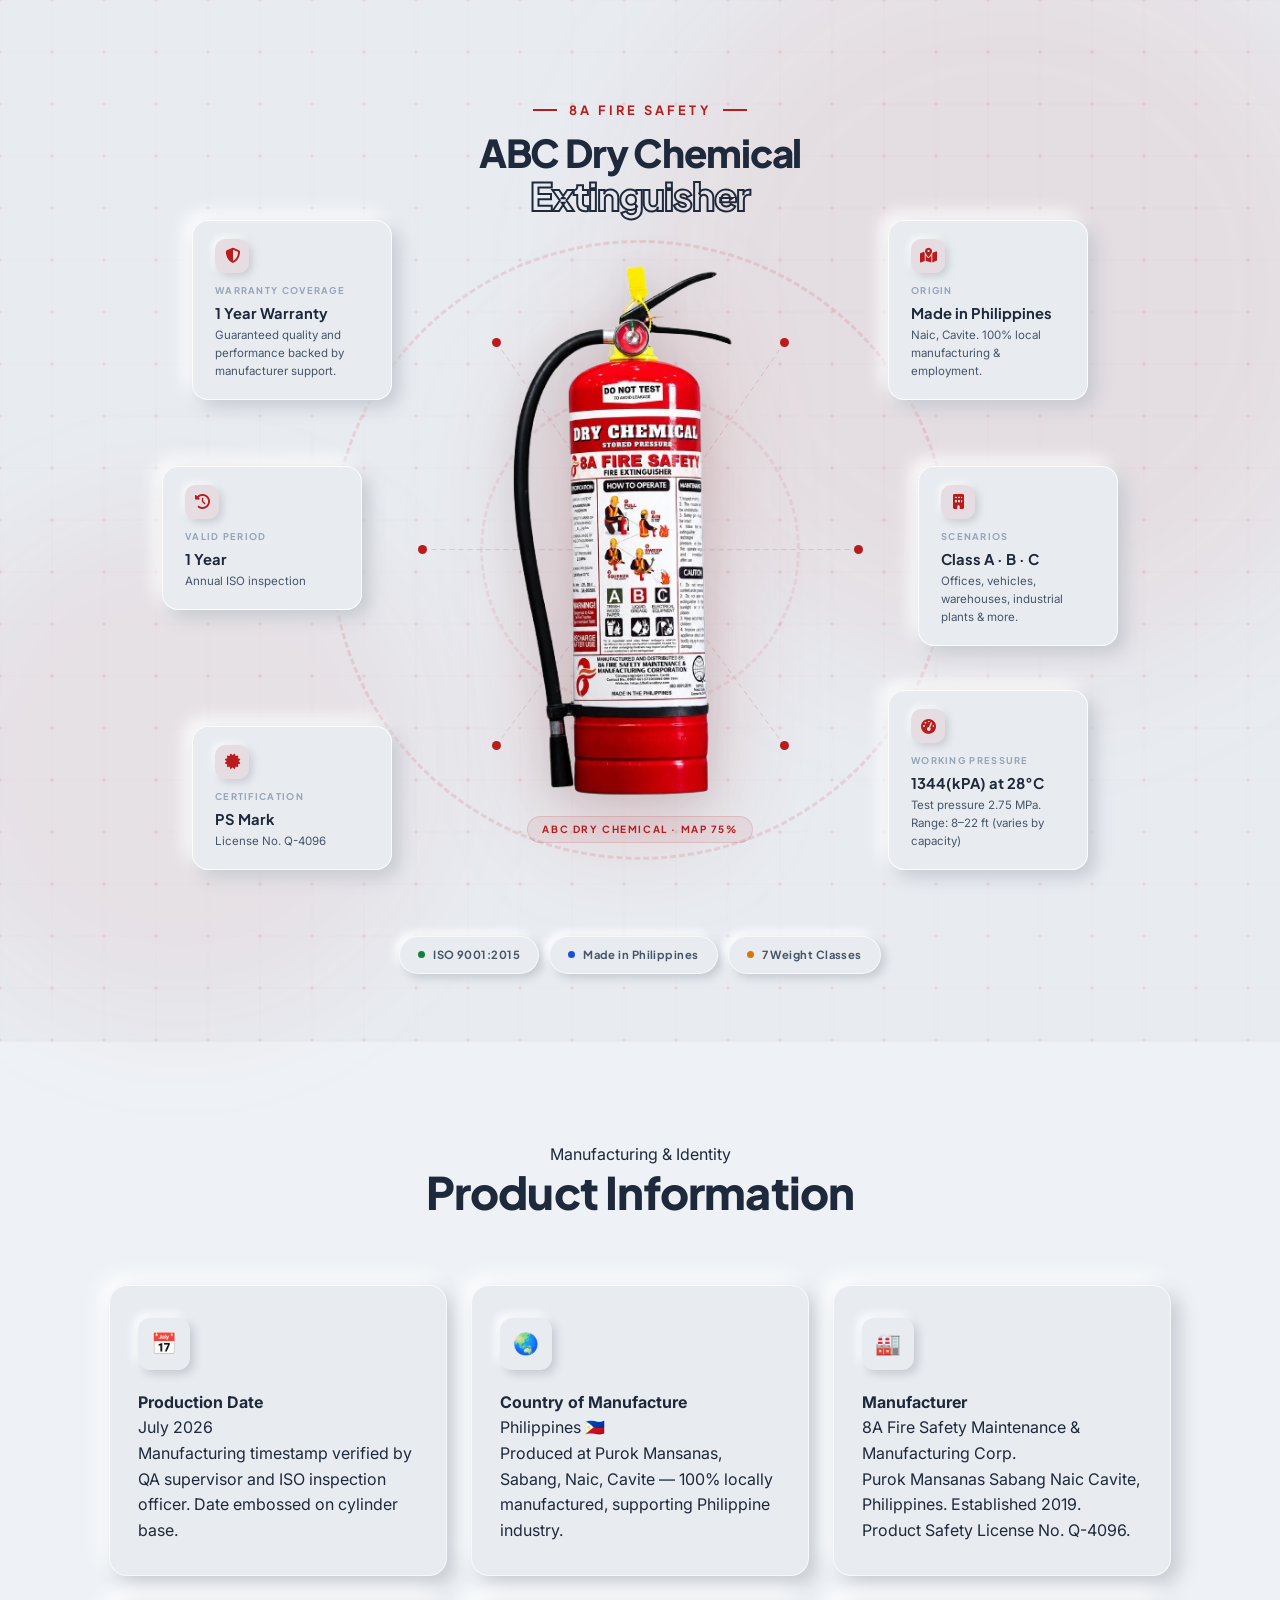
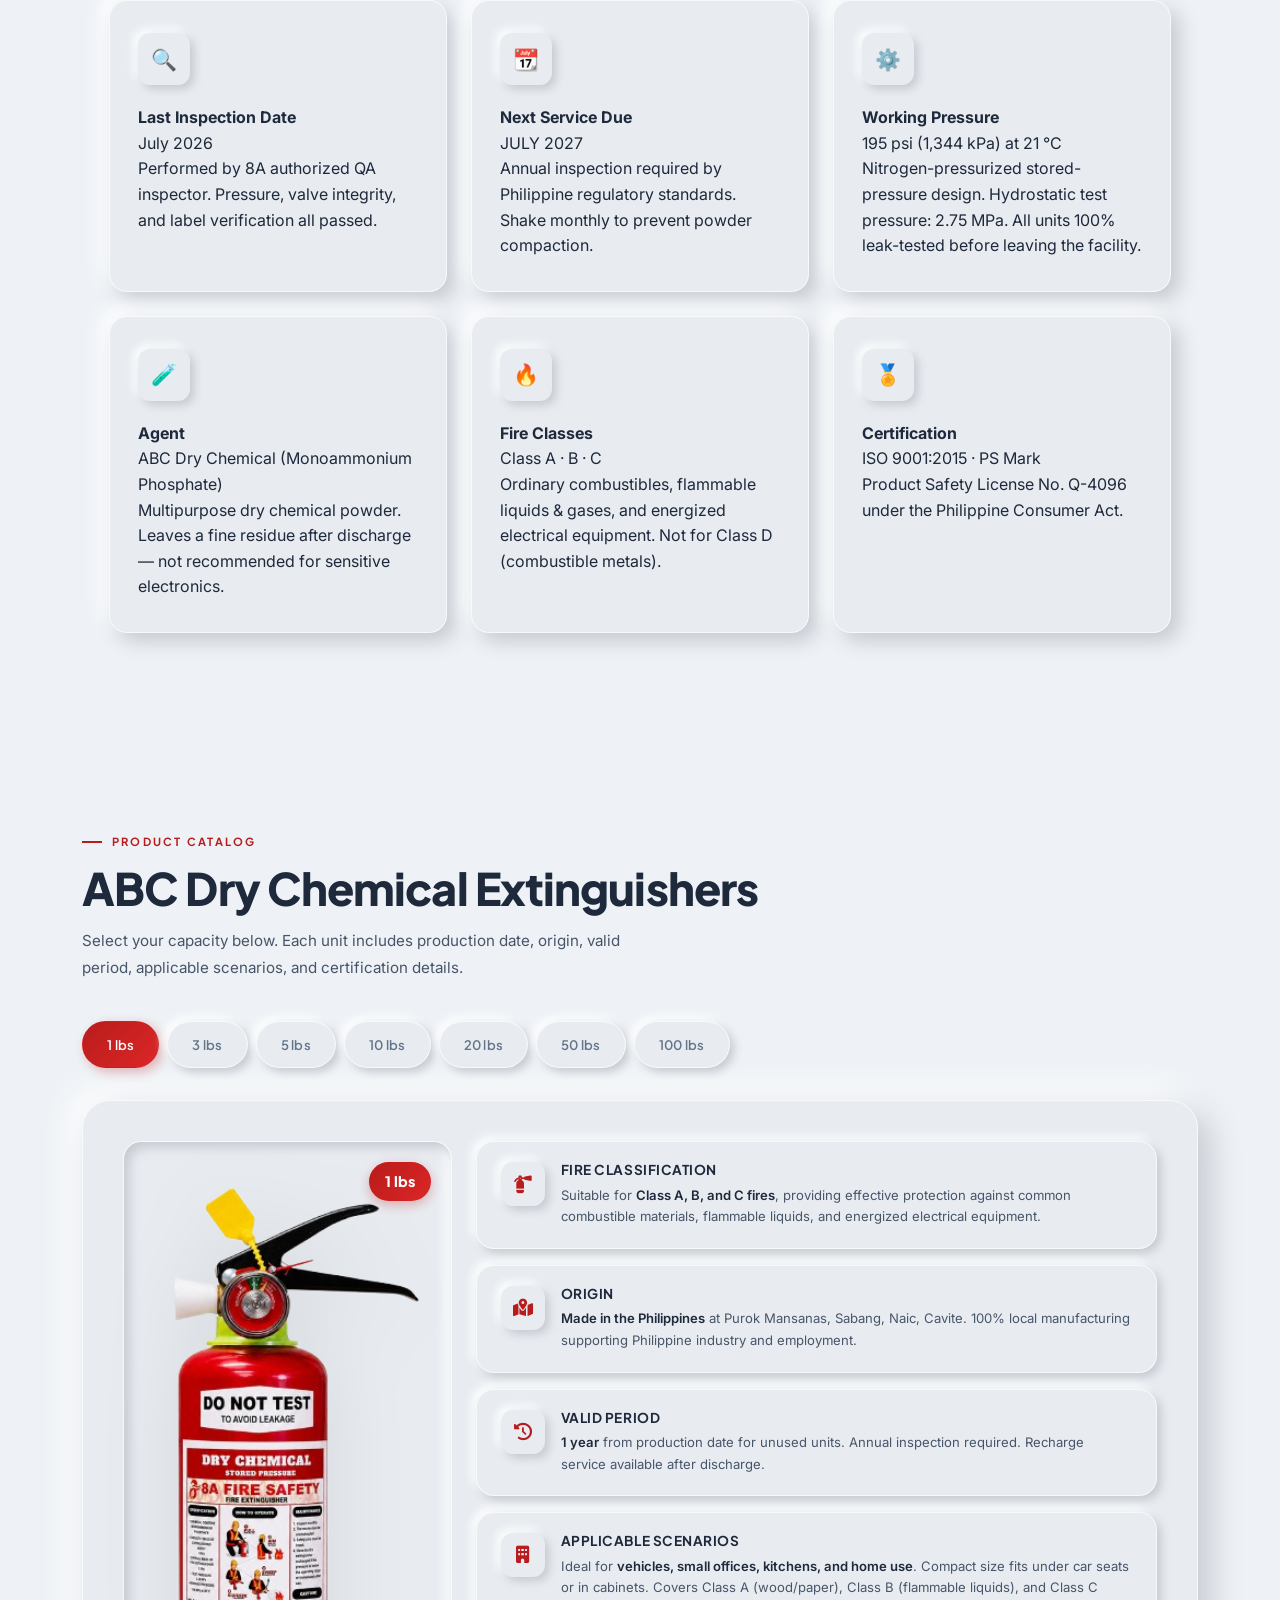
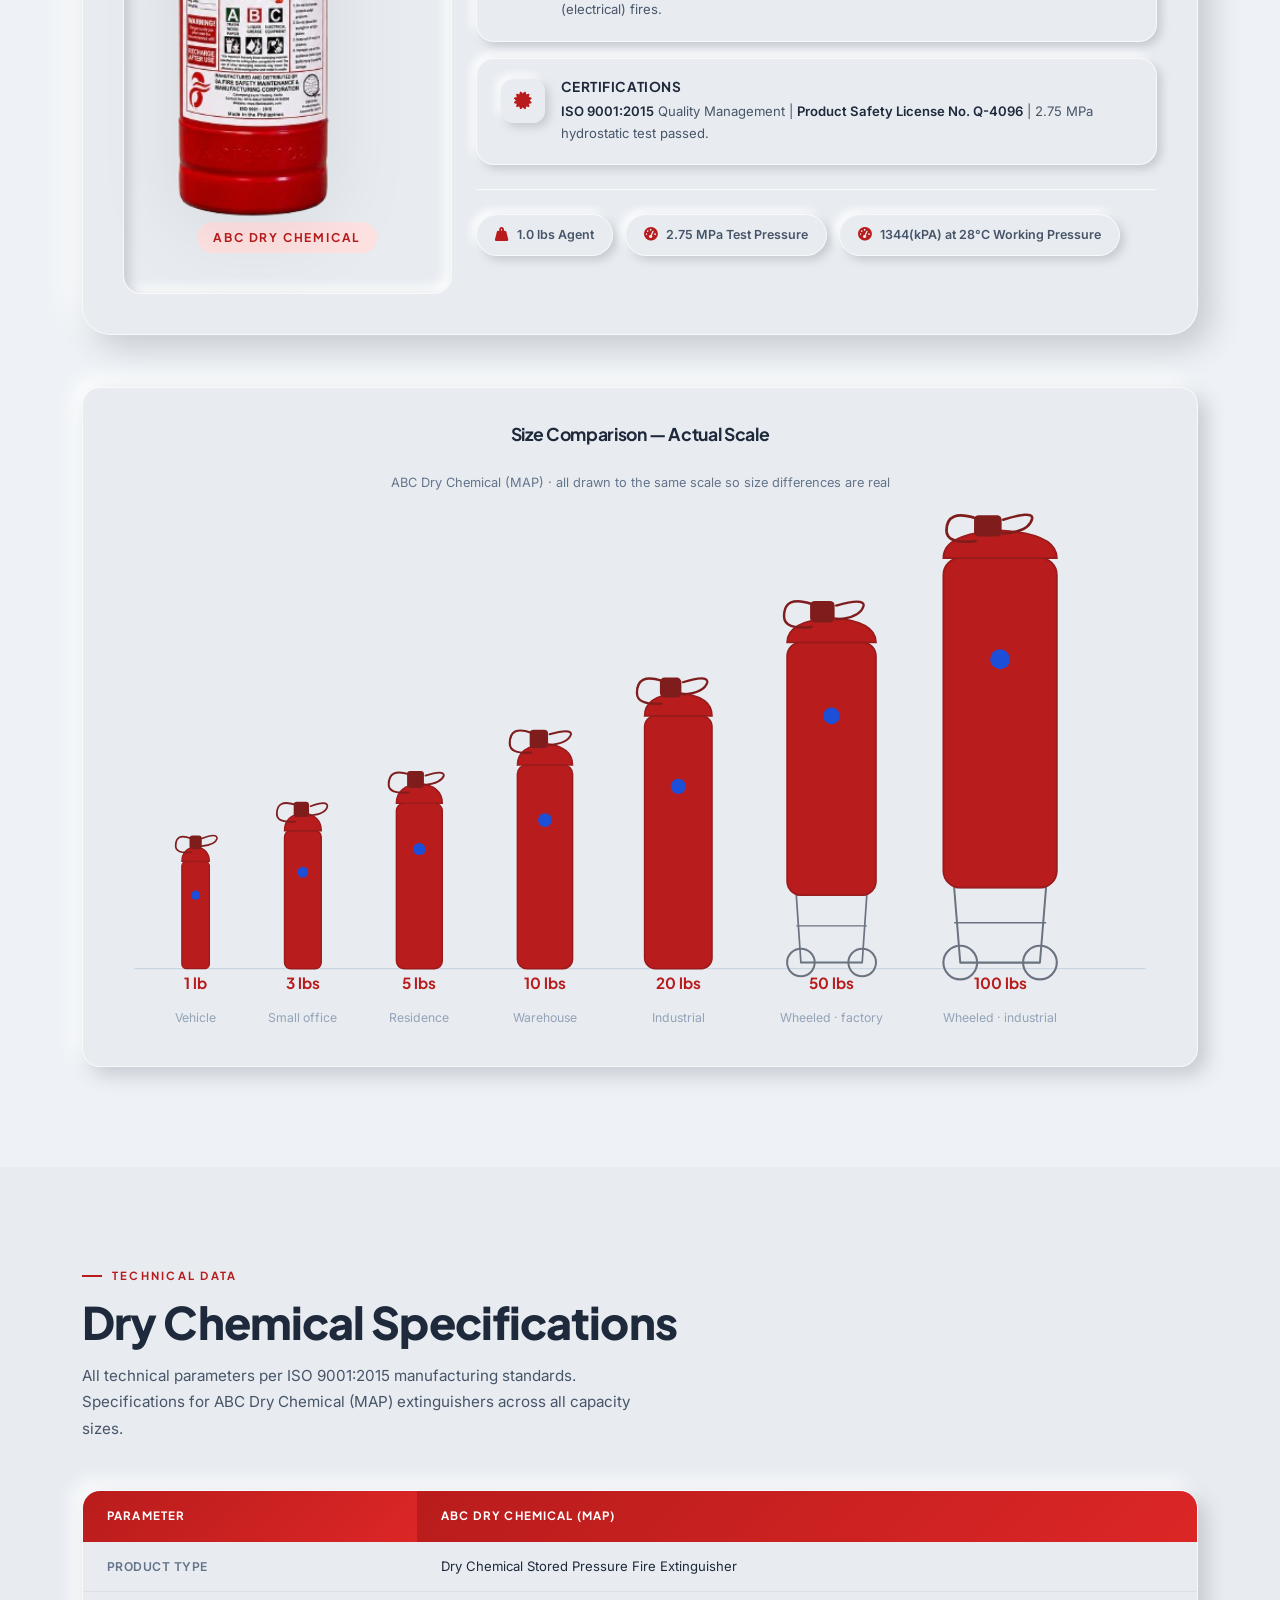
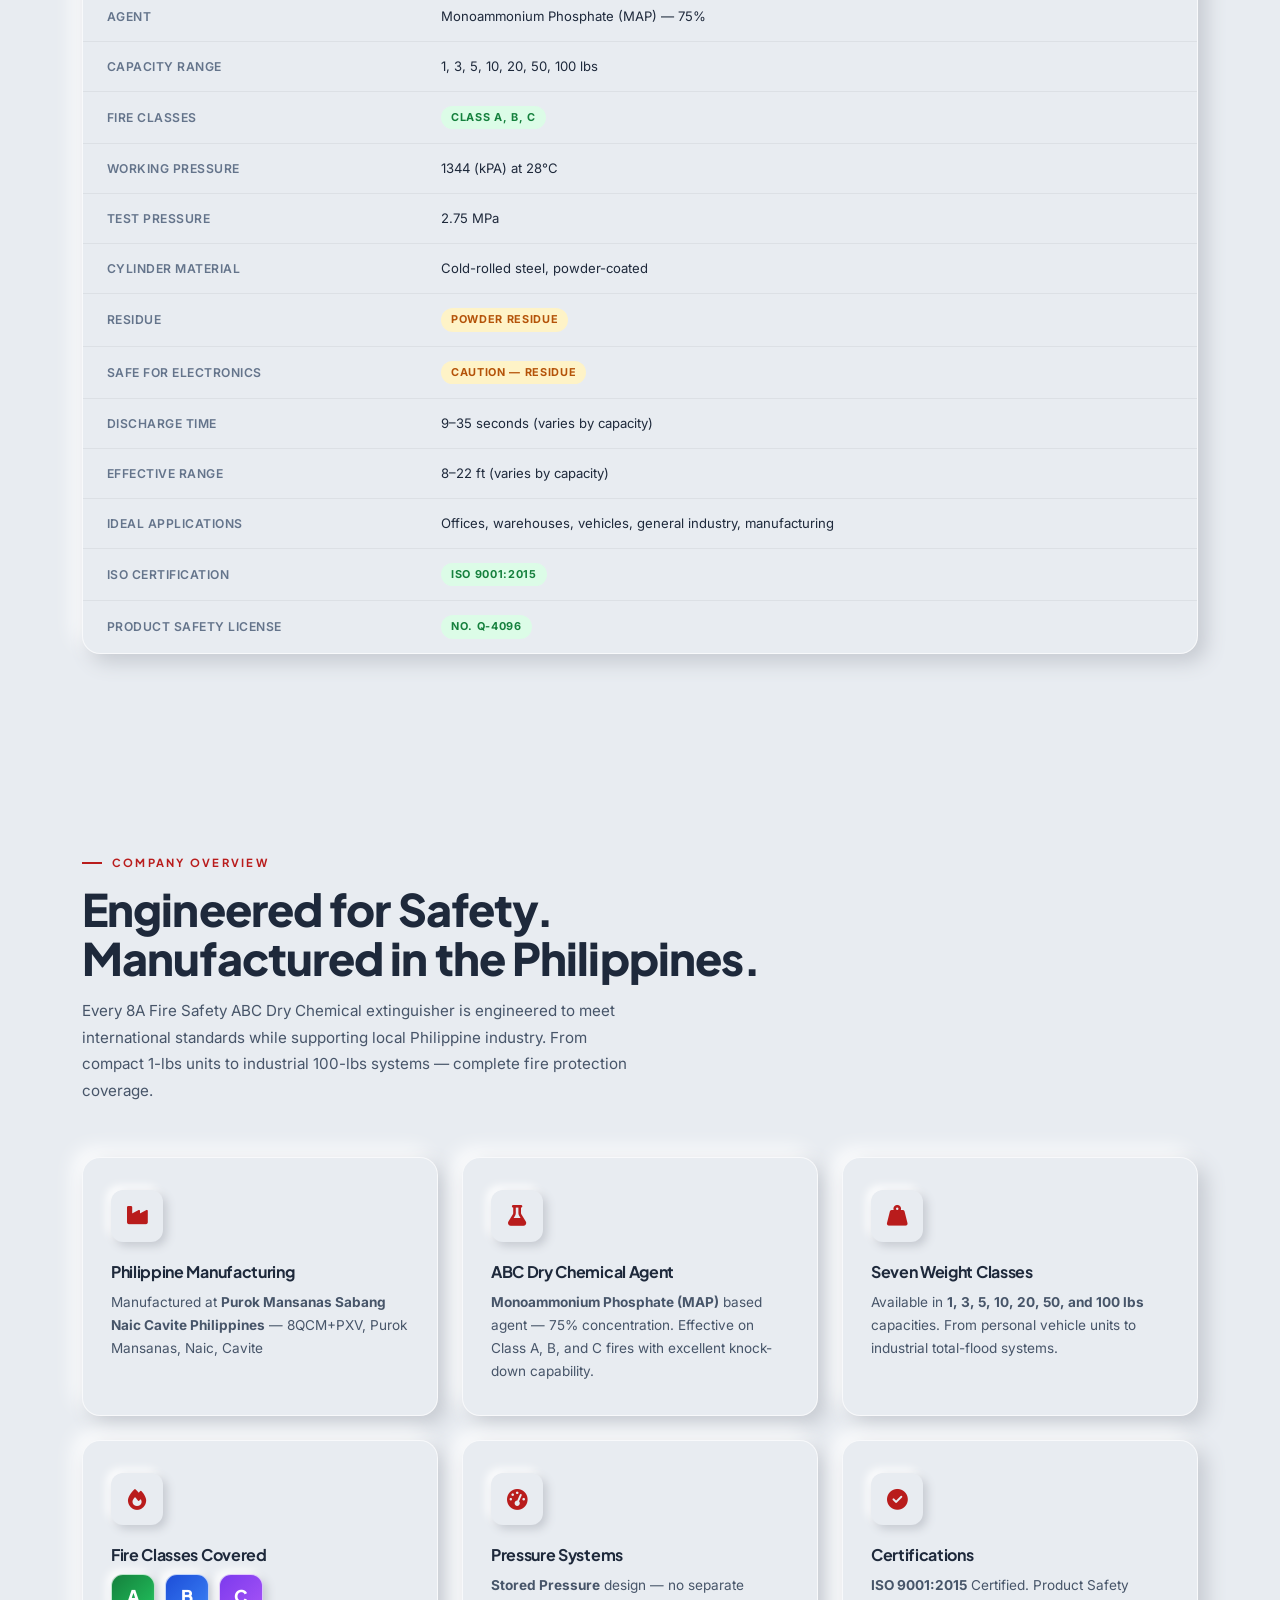
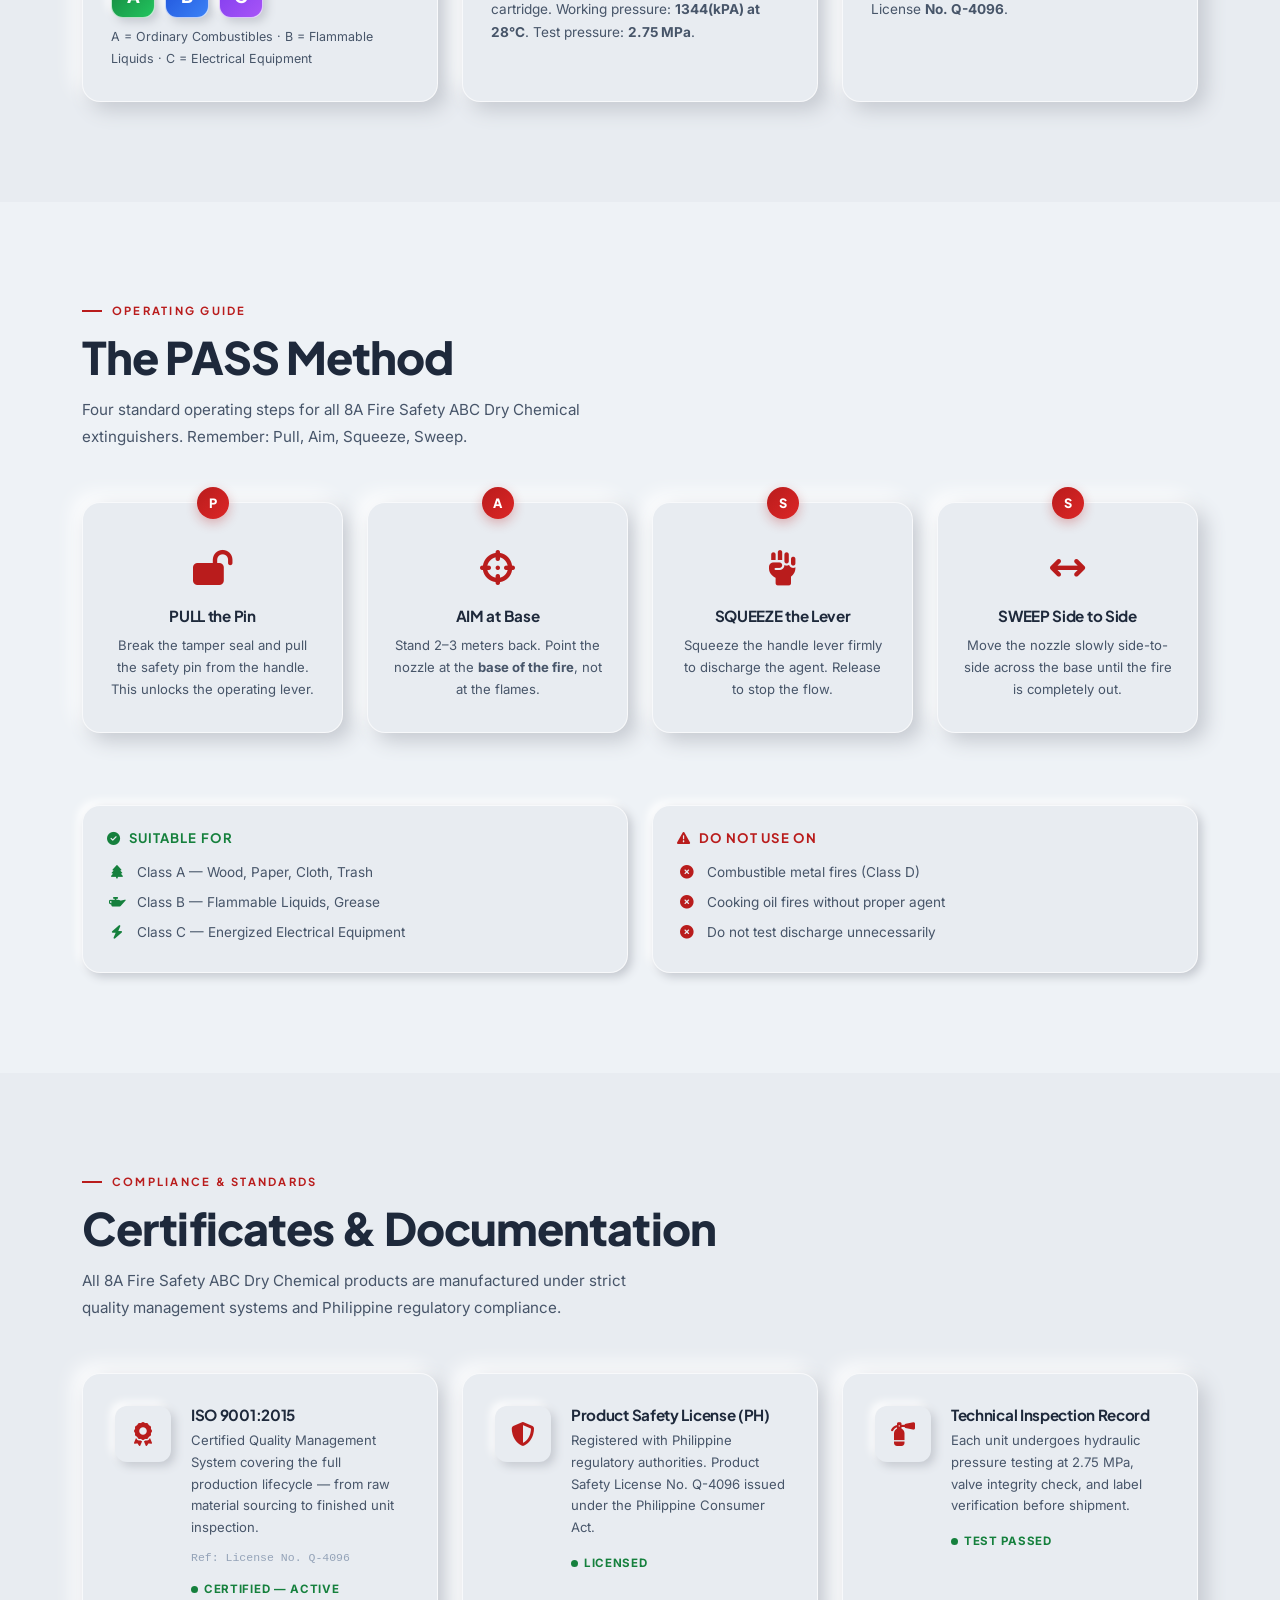
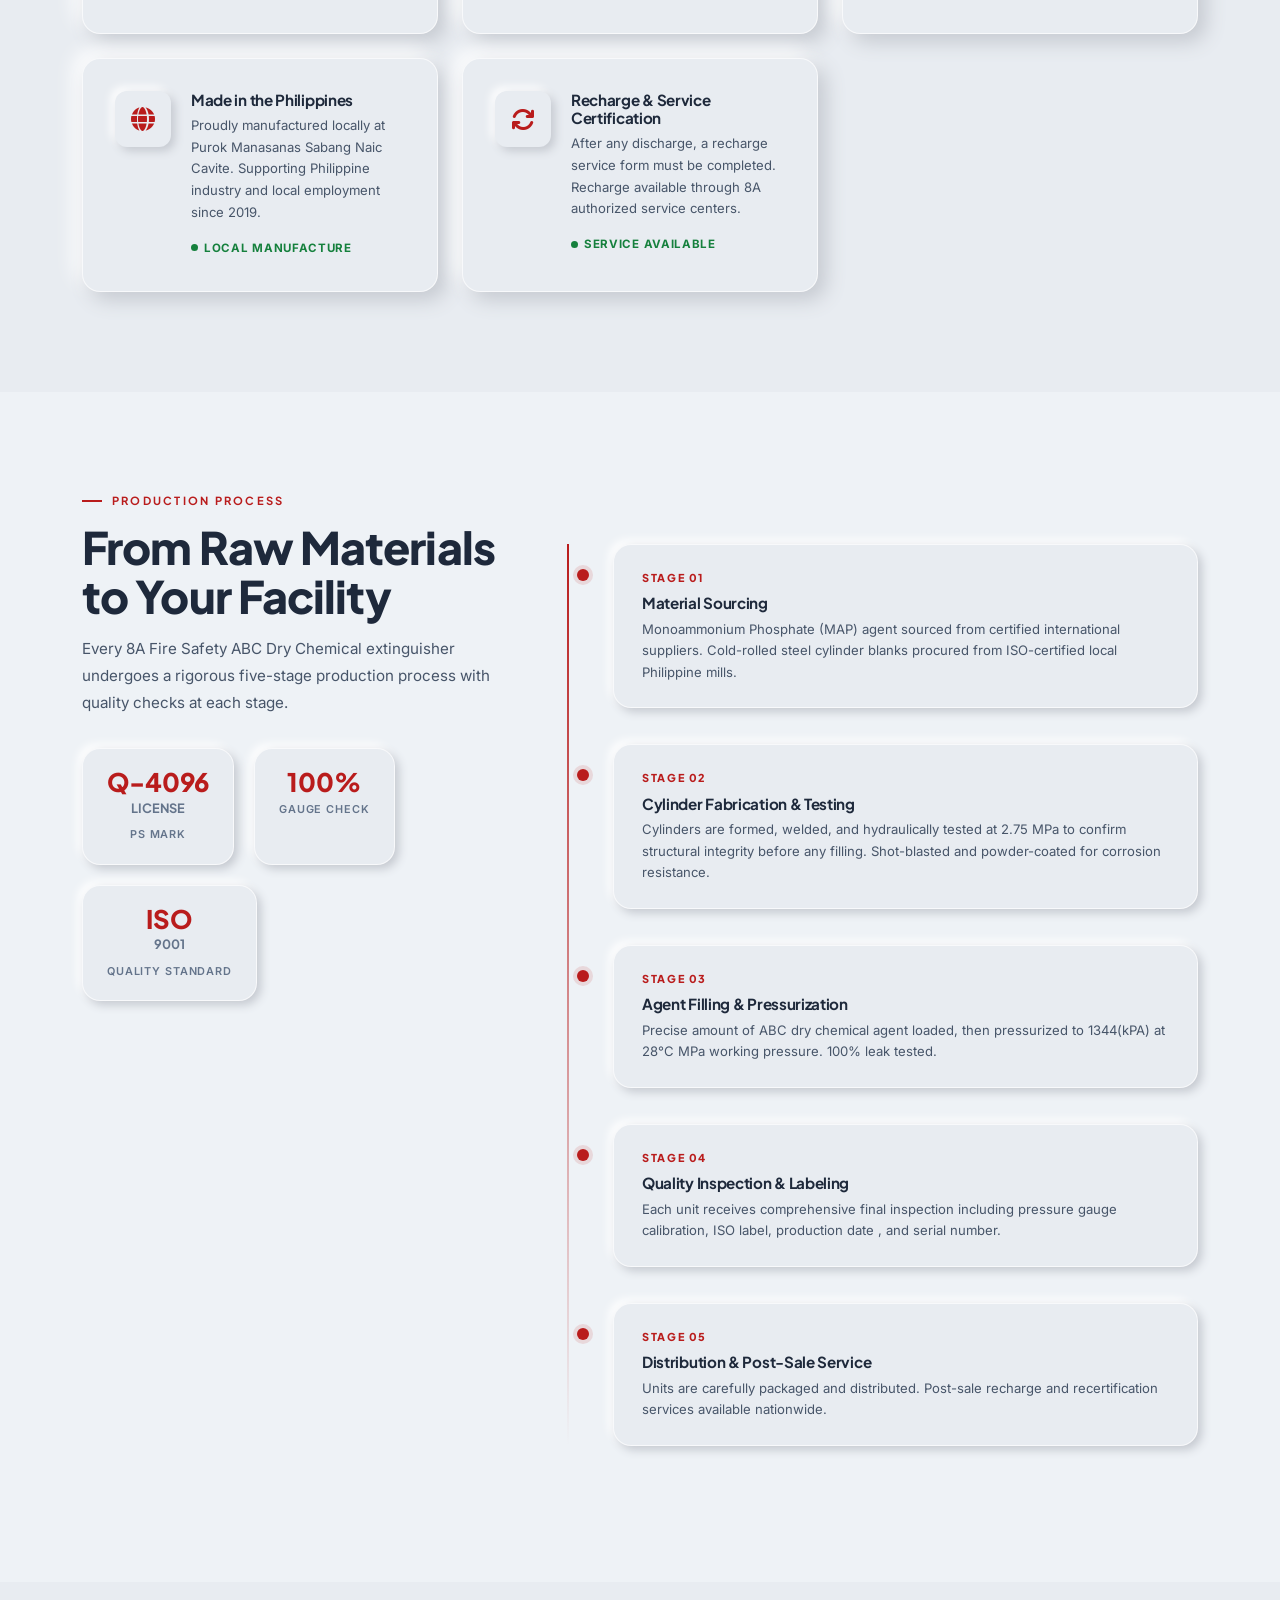
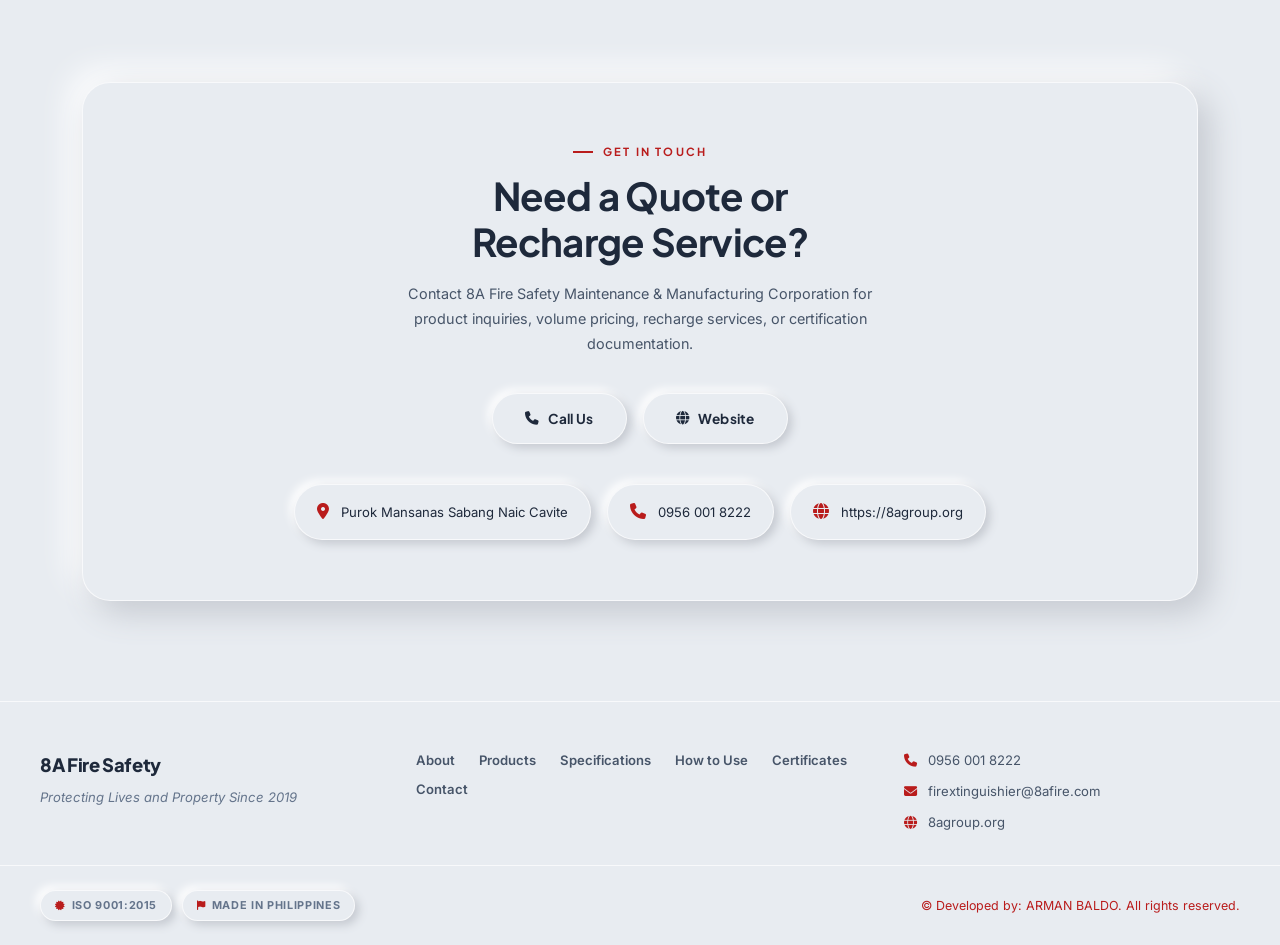
==== index.html @ 093ab206 "Update index.html" ====
<!DOCTYPE html>
<html lang="en">
<head>
  <meta charset="UTF-8" />
  <meta name="viewport" content="width=device-width, initial-scale=1.0" />
  <title>8A Fire Safety — Dry Chemical Fire Extinguishers</title>
  <meta name="description" content="8A Fire Safety — Philippine-made ABC Dry Chemical fire extinguishers. Available in 1, 3, 5, 10, 20, 50, and 100 lbs. ISO 9001:2015 certified." />

  <link href="https://cdn.jsdelivr.net/npm/bootstrap@5.3.3/dist/css/bootstrap.min.css" rel="stylesheet" integrity="sha384-QWTKZyjpPEjISv5WaRU9OFeRpok6YctnYmDr5pNlyT2bRjXh0JMhjY6hW+ALEwIH" crossorigin="anonymous">
  <link rel="stylesheet" href="https://cdnjs.cloudflare.com/ajax/libs/font-awesome/6.5.1/css/all.min.css" integrity="sha512-DTOQO9RWCH3ppGqcWaEA1BIZOC6xxalwEsw9c2QQeAIftl+Vegovlnee1c9QX4TctnWMn13TZye+giMm8e2LwA==" crossorigin="anonymous" referrerpolicy="no-referrer" />
  <link rel="preconnect" href="https://fonts.googleapis.com">
  <link rel="preconnect" href="https://fonts.gstatic.com" crossorigin>
  <link href="https://fonts.googleapis.com/css2?family=Inter:wght@300;400;500;600;700&family=Plus+Jakarta+Sans:wght@500;600;700;800&display=swap" rel="stylesheet">
  <link rel="stylesheet" href="css/styles.css" />
    <link rel="stylesheet" href="css/grid_animation.css" />
<base target="_blank">
<base target="_blank">
</head>
<body>
<section id="hero" class="h8a-hero-section">

  <!-- Ambient background grid + orbs -->
  <div class="h8a-grid-bg"></div>
  <div class="h8a-orb h8a-orb-1"></div>
  <div class="h8a-orb h8a-orb-2"></div>

  <div class="container h8a-inner">

    <!-- ── Top text block ── -->
    <div class="h8a-top-text reveal-on-scroll">
      <div class="h8a-hero-label">
        <span class="h8a-hero-label-dash"></span>
        8A Fire Safety
        <span class="h8a-hero-label-dash"></span>
      </div>
      <h1 class="h8a-hero-title">
        ABC Dry Chemical<br>
        <span class="h8a-hero-title-stroke">Extinguisher</span>
      </h1>
     
    </div>

    <!-- ── Stage: floating cards + product center ── -->
    <div class="h8a-stage reveal-on-scroll" data-delay="200" id="h8aStage">

      <!-- Rotating rings -->
      <div class="h8a-ring h8a-ring-outer"></div>
      <div class="h8a-ring h8a-ring-inner"></div>

      <!-- SVG connector lines (drawn by JS) -->
      <svg id="h8aLines" class="h8a-svg-lines" xmlns="http://www.w3.org/2000/svg"></svg>

      <!-- Pulse dots (anchor points on image perimeter) -->
      <div class="h8a-dot-pulse h8a-dot-tl" style="animation-delay:0s"></div>
      <div class="h8a-dot-pulse h8a-dot-tr" style="animation-delay:0.4s"></div>
      <div class="h8a-dot-pulse h8a-dot-ml" style="animation-delay:0.8s"></div>
      <div class="h8a-dot-pulse h8a-dot-mr" style="animation-delay:1.2s"></div>
      <div class="h8a-dot-pulse h8a-dot-bl" style="animation-delay:1.6s"></div>
      <div class="h8a-dot-pulse h8a-dot-br" style="animation-delay:2.0s"></div>

   <!-- CARD 0: Warranty Coverage -->
<div class="h8a-card h8a-card-tl" id="h8a-card-0">
    <div class="h8a-card-icon"><i class="fa-solid fa-shield-halved"></i></div>
    <div class="h8a-card-title">Warranty Coverage</div>
    <div class="h8a-card-value">1 Year Warranty</div>
    <div class="h8a-card-detail">Guaranteed quality and performance backed by manufacturer support.</div>
</div>
      <!-- CARD 1: Origin (top-right) -->
      <div class="h8a-card h8a-card-tr" id="h8a-card-1">
        <div class="h8a-card-icon"><i class="fa-solid fa-map-location-dot"></i></div>
        <div class="h8a-card-title">Origin</div>
        <div class="h8a-card-value">Made in Philippines</div>
        <div class="h8a-card-detail">Naic, Cavite. 100% local manufacturing &amp; employment.</div>
      </div>

      <!-- CARD 2: Valid Period (mid-left) -->
      <div class="h8a-card h8a-card-ml" id="h8a-card-2">
        <div class="h8a-card-icon"><i class="fa-solid fa-clock-rotate-left"></i></div>
        <div class="h8a-card-title">Valid Period</div>
        <div class="h8a-card-value">1 Year</div>
        <div class="h8a-card-detail">Annual ISO inspection</div>
      </div>

      <!-- CARD 3: Applicable Scenarios (mid-right) -->
      <div class="h8a-card h8a-card-mr" id="h8a-card-3">
        <div class="h8a-card-icon"><i class="fa-solid fa-building"></i></div>
        <div class="h8a-card-title">Scenarios</div>
        <div class="h8a-card-value">Class A · B · C</div>
        <div class="h8a-card-detail">Offices, vehicles, warehouses, industrial plants &amp; more.</div>
      </div>

        <!-- CARD 4: Certifications (bottom-left) -->
    <div class="h8a-card h8a-card-bl" id="h8a-card-4">
      <div class="h8a-card-icon">
        <i class="fa-solid fa-certificate"></i>
      </div>
      <div class="h8a-card-title">Certification</div>
      <div class="h8a-card-value">PS Mark</div>
      <div class="h8a-card-detail">License No. Q-4096</div>
    </div>

      <!-- CARD 5: Working Pressure (bottom-right) -->
      <div class="h8a-card h8a-card-br" id="h8a-card-5">
        <div class="h8a-card-icon"><i class="fa-solid fa-gauge-high"></i></div>
        <div class="h8a-card-title">Working Pressure</div>
        <div class="h8a-card-value">1344(kPA) at 28°C</div>
        <div class="h8a-card-detail">Test pressure 2.75 MPa. Range: 8–22 ft (varies by capacity)</div>
      </div>

      <!-- ── Centre product image ── -->
      <div class="h8a-product-core">
        <!-- Use your existing org.png; fallback icon if missing -->
        <div class="h8a-img-wrap">
          <img
            src="img/org.png"
            alt="8A Fire Safety ABC Dry Chemical Fire Extinguisher"
            class="h8a-product-img"
            onerror="this.style.display='none';this.nextElementSibling.style.display='flex'"
          />
          <!-- Fallback SVG (hidden unless img fails) -->
          <div class="h8a-product-svg-fallback" style="display:none;">
            <i class="fa-solid fa-fire-extinguisher" style="font-size:7rem;color:#b91c1c;filter:drop-shadow(0 8px 24px rgba(185,28,28,0.25));"></i>
          </div>
        </div>
        <span class="h8a-product-badge">ABC Dry Chemical · MAP 75%</span>
      </div>

    </div><!-- /.h8a-stage -->

    <!-- ── Bottom cert pills ── -->
    <div class="h8a-certs-row reveal-on-scroll" data-delay="350">
      <div class="h8a-cert-pill"><span class="h8a-pill-dot green"></span>ISO 9001:2015</div>
      <div class="h8a-cert-pill"><span class="h8a-pill-dot blue"></span>Made in Philippines</div>
      <div class="h8a-cert-pill"><span class="h8a-pill-dot amber"></span>7 Weight Classes</div>
    </div> 

  </div><!-- /.container -->
</section>


<!-- ── SECTION: KEY INFO ── -->
<section id="product-info" class="section-pad alt-bg reveal-on-scroll" data-delay="200">
  <div class="container h8a-inner">
    <div class="section-eyebrow">Manufacturing &amp; Identity</div>
    <h2 class="section-title">Product Information</h2>
    <div class="info-grid">

      <div class="info-card">
        <div class="ic-icon">📅</div>
        <div class="ic-label" style="font-weight:700;">Production Date</div>
        <div class="ic-value">July 2026</div>
        <div class="ic-detail">Manufacturing timestamp verified by QA supervisor and ISO inspection officer. Date embossed on cylinder base.</div>
      </div>

      <div class="info-card">
        <div class="ic-icon">🌏</div>
        <div class="ic-label" style="font-weight:700;">Country of Manufacture</div>
        <div class="ic-value">Philippines 🇵🇭</div>
        <div class="ic-detail">Produced at Purok Mansanas, Sabang, Naic, Cavite — 100% locally manufactured, supporting Philippine industry.</div>
      </div>

      <div class="info-card">
        <div class="ic-icon">🏭</div>
        <div class="ic-label" style="font-weight:700;">Manufacturer</div>
        <div class="ic-value">8A Fire Safety Maintenance &amp; Manufacturing Corp.</div>
        <div class="ic-detail">Purok Mansanas Sabang Naic Cavite, Philippines. Established 2019. Product Safety License No. Q-4096.</div>
      </div>

      <div class="info-card">
        <div class="ic-icon">🔍</div>
        <div class="ic-label" style="font-weight:700;">Last Inspection Date</div>
        <div class="ic-value">July 2026</div>
        <div class="ic-detail">Performed by 8A authorized QA inspector. Pressure, valve integrity, and label verification all passed.</div>
      </div>

      <div class="info-card">
        <div class="ic-icon">📆</div>
        <div class="ic-label" style="font-weight:700;">Next Service Due</div>
        <div class="ic-value">JULY 2027</div>
        <div class="ic-detail">Annual inspection required by Philippine regulatory standards. Shake monthly to prevent powder compaction.</div>
      </div>

      <div class="info-card">
        <div class="ic-icon">⚙️</div>
        <div class="ic-label" style="font-weight:700;">Working Pressure</div>
        <div class="ic-value">195 psi (1,344 kPa) at 21 °C</div>
        <div class="ic-detail">Nitrogen-pressurized stored-pressure design. Hydrostatic test pressure: 2.75 MPa. All units 100% leak-tested before leaving the facility.</div>
      </div>

      <div class="info-card">
        <div class="ic-icon">🧪</div>
        <div class="ic-label" style="font-weight:700;">Agent</div>
        <div class="ic-value">ABC Dry Chemical (Monoammonium Phosphate)</div>
        <div class="ic-detail">Multipurpose dry chemical powder. Leaves a fine residue after discharge — not recommended for sensitive electronics.</div>
      </div>

      <div class="info-card">
        <div class="ic-icon">🔥</div>
        <div class="ic-label" style="font-weight:700;">Fire Classes</div>
        <div class="ic-value">Class A · B · C</div>
        <div class="ic-detail">Ordinary combustibles, flammable liquids &amp; gases, and energized electrical equipment. Not for Class D (combustible metals).</div>
      </div>

      <div class="info-card">
        <div class="ic-icon">🏅</div>
        <div class="ic-label" style="font-weight:700;">Certification</div>
        <div class="ic-value">ISO 9001:2015 · PS Mark</div>
        <div class="ic-detail">Product Safety License No. Q-4096 under the Philippine Consumer Act.</div>
      </div>

    </div>
  </div>
</section>
<!-- ══════════════════════════════════════════
     PRODUCTS — DRY CHEMICAL ONLY
     ══════════════════════════════════════════ -->
<section id="products" class="section-pad alt-bg">
  <div class="container">
    <div class="section-label reveal-on-scroll">Product Catalog</div>
    <h2 class="section-title reveal-on-scroll" data-delay="100">ABC Dry Chemical Extinguishers</h2>
    <p class="section-sub reveal-on-scroll" data-delay="200">
      Select your capacity below. Each unit includes production date, origin, valid period, applicable scenarios, and certification details.
    </p>

    <!-- Product Size Selector -->
    <div class="product-tabs reveal-on-scroll" data-delay="300">
      <button class="tab-btn active" data-tab="1lb">1 lbs</button>
      <button class="tab-btn" data-tab="3lb">3 lbs</button>
      <button class="tab-btn" data-tab="5lb">5 lbs</button>
      <button class="tab-btn" data-tab="10lb">10 lbs</button>
      <button class="tab-btn" data-tab="20lb">20 lbs</button>
      <button class="tab-btn" data-tab="50lb">50 lbs</button>
      <button class="tab-btn" data-tab="100lb">100 lbs</button>
    </div>

    <!-- 1 lbs Product Card -->
    <div id="tab-1lb" class="product-detail-panel active">
      <div class="product-detail-card">
        <div class="row g-4 reveal-on-scroll" data-delay="200">
          <div class="col-lg-4">
            <div class="product-image-box">
              <div class="product-size-badge">1 lbs</div>
              <img class="anatomy-img" id="anatomyImg" src="img/DRYCHEM/1.png" alt="8A Fire Safety Dry Chemical Extinguisher Technical Drawing" />
              <div class="product-agent-tag">ABC Dry Chemical</div>
            </div>
          </div>
          <div class="col-lg-8">
            <div class="product-info-grid">
              <div class="info-block">
                <div class="info-block-icon"><i class="fa-solid fa-fire-extinguisher"></i></div>
                <div class="info-block-content">
                    <h5>Fire Classification</h5>
                    <p>Suitable for <strong>Class A, B, and C fires</strong>, providing effective protection against common combustible materials, flammable liquids, and energized electrical equipment.</p>
                </div>
              </div>
              <div class="info-block">
                <div class="info-block-icon"><i class="fa-solid fa-map-location-dot"></i></div>
                <div class="info-block-content">
                  <h5>Origin</h5>
                  <p><strong>Made in the Philippines</strong> at Purok Mansanas, Sabang, Naic, Cavite. 100% local manufacturing supporting Philippine industry and employment.</p>
                </div>
              </div>
              <div class="info-block">
                <div class="info-block-icon"><i class="fa-solid fa-clock-rotate-left"></i></div>
                <div class="info-block-content">
                  <h5>Valid Period</h5>
                  <p><strong>1 year</strong> from production date for unused units. Annual inspection required. Recharge service available after discharge.</p>
                </div>
              </div>
              <div class="info-block">
                <div class="info-block-icon"><i class="fa-solid fa-building"></i></div>
                <div class="info-block-content">
                  <h5>Applicable Scenarios</h5>
                  <p>Ideal for <strong>vehicles, small offices, kitchens, and home use</strong>. Compact size fits under car seats or in cabinets. Covers Class A (wood/paper), Class B (flammable liquids), and Class C (electrical) fires.</p>
                </div>
              </div>
              <div class="info-block">
                <div class="info-block-icon"><i class="fa-solid fa-certificate"></i></div>
                <div class="info-block-content">
                  <h5>Certifications</h5>
                  <p><strong>ISO 9001:2015</strong> Quality Management | <strong>Product Safety License No. Q-4096</strong> | 2.75 MPa hydrostatic test passed.</p>
                </div>
              </div>
            </div>
            <div class="product-meta-row">
              <div class="meta-badge"><i class="fa-solid fa-weight-hanging"></i> 1.0 lbs Agent</div>
               <div class="meta-badge"><i class="fa-solid fa-gauge-high"></i>2.75 MPa Test Pressure</div>
              <div class="meta-badge"><i class="fa-solid fa-gauge-high"></i> 1344(kPA) at 28°C Working Pressure</div>
          
            </div>
          </div>
        </div>
      </div>
    </div>

    <!-- 3 lbs Product Card -->
    <div id="tab-3lb" class="product-detail-panel">
      <div class="product-detail-card">
        <div class="row g-4">
          <div class="col-lg-4">
            <div class="product-image-box">
              <div class="product-size-badge">3 lbs</div>
              <img class="anatomy-img" id="anatomyImg" src="img/DRYCHEM/3.png" alt="8A Fire Safety Dry Chemical Extinguisher Technical Drawing" />
              <div class="product-agent-tag">ABC Dry Chemical</div>
            </div>
          </div>
          <div class="col-lg-8">
            <div class="product-info-grid">
              <div class="info-block">
                <div class="info-block-icon"><i class="fa-solid fa-fire-extinguisher"></i></div>
                <div class="info-block-content">
                    <h5>Fire Classification</h5>
                    <p>Suitable for <strong>Class A, B, and C fires</strong>, providing effective protection against common combustible materials, flammable liquids, and energized electrical equipment.</p>
                </div>
              </div>
              <div class="info-block">
                <div class="info-block-icon"><i class="fa-solid fa-map-location-dot"></i></div>
                <div class="info-block-content">
                  <h5>Origin</h5>
                  <p><strong>Made in the Philippines</strong> at Purok Mansanas, Sabang, Naic, Cavite. Local steel and components sourced from ISO-certified Philippine suppliers.</p>
                </div>
              </div>
              <div class="info-block">
                <div class="info-block-icon"><i class="fa-solid fa-clock-rotate-left"></i></div>
                <div class="info-block-content">
                  <h5>Valid Period</h5>
                  <p><strong>1 year</strong> from production date for unused units. Annual pressure gauge inspection required. Recharge available through  8A .</p>
                </div>
              </div>
              <div class="info-block">
                <div class="info-block-icon"><i class="fa-solid fa-building"></i></div>
                <div class="info-block-content">
                  <h5>Applicable Scenarios</h5>
                  <p>Perfect for <strong>small offices, retail shops, food carts, and residential units</strong>. Portable enough for vehicle mounting. Effective on Class A, B, and C fires with 8–10 ft discharge range.</p>
                </div>
              </div>
              <div class="info-block">
                <div class="info-block-icon"><i class="fa-solid fa-certificate"></i></div>
                <div class="info-block-content">
                  <h5>Certifications</h5>
                  <p><strong>ISO 9001:2015</strong> Quality Management |  <strong>Product Safety License No. Q-4096</strong> | 2.75 MPa hydrostatic test passed.</p>
                </div>
              </div>
            </div>
            <div class="product-meta-row">
              <div class="meta-badge"><i class="fa-solid fa-weight-hanging"></i> 3.0 lbs Agent</div>
               <div class="meta-badge"><i class="fa-solid fa-gauge-high"></i>2.75 MPa Test Pressure</div>
              <div class="meta-badge"><i class="fa-solid fa-gauge-high"></i> 1344(kPA) at 28°C Working Pressure</div>
            </div>
          </div>
        </div>
      </div>
    </div>

    <!-- 5 lbs Product Card -->
    <div id="tab-5lb" class="product-detail-panel">
      <div class="product-detail-card">
        <div class="row g-4">
          <div class="col-lg-4">
            <div class="product-image-box">
              <div class="product-size-badge">5 lbs</div>
              <img class="anatomy-img" id="anatomyImg" src="img/DRYCHEM/5.png" alt="8A Fire Safety Dry Chemical Extinguisher Technical Drawing" />
              <div class="product-agent-tag">ABC Dry Chemical</div>
            </div>
          </div>
          <div class="col-lg-8">
            <div class="product-info-grid">
              <div class="info-block">
                <div class="info-block-icon"><i class="fa-solid fa-fire-extinguisher"></i></div>
                <div class="info-block-content">
                    <h5>Fire Classification</h5>
                    <p>Suitable for <strong>Class A, B, and C fires</strong>, providing effective protection against common combustible materials, flammable liquids, and energized electrical equipment.</p>
                </div>
              </div>
              <div class="info-block">
                <div class="info-block-icon"><i class="fa-solid fa-map-location-dot"></i></div>
                <div class="info-block-content">
                  <h5>Origin</h5>
                  <p><strong>Made in the Philippines</strong> at Purok Mansanas, Sabang, Naic, Cavite. Cold-rolled steel cylinders from local ISO-certified mills with powder-coat finishing.</p>
                </div>
              </div>
              <div class="info-block">
                <div class="info-block-icon"><i class="fa-solid fa-clock-rotate-left"></i></div>
                <div class="info-block-content">
                  <h5>Valid Period</h5>
                  <p><strong>5 years</strong> from production date for unused units. Recharge service available. </p>
                </div>
              </div>
              <div class="info-block">
                <div class="info-block-icon"><i class="fa-solid fa-building"></i></div>
                <div class="info-block-content">
                  <h5>Applicable Scenarios</h5>
                  <p>Recommended for <strong>offices, restaurants, small warehouses, workshops, and commercial vehicles</strong>. Most popular size for general commercial compliance. 14-second discharge time, 14 ft range.</p>
                </div>
              </div>
              <div class="info-block">
                <div class="info-block-icon"><i class="fa-solid fa-certificate"></i></div>
                <div class="info-block-content">
                  <h5>Certifications</h5>
                  <p><strong>ISO 9001:2015</strong> Quality Management |<strong>Product Safety License No. Q-4096</strong> | 2.75 MPa hydrostatic test passed.</p>
                </div>
              </div>
            </div>
            <div class="product-meta-row">
              <div class="meta-badge"><i class="fa-solid fa-weight-hanging"></i> 5.0 lbs Agent</div>
               <div class="meta-badge"><i class="fa-solid fa-gauge-high"></i>2.75 MPa Test Pressure</div>
              <div class="meta-badge"><i class="fa-solid fa-gauge-high"></i> 1344(kPA) at 28°C Working Pressure</div>

             
            </div>
          </div>
        </div>
      </div>
    </div>

    <!-- 10 lbs Product Card -->
    <div id="tab-10lb" class="product-detail-panel">
      <div class="product-detail-card">
        <div class="row g-4">
          <div class="col-lg-4">
            <div class="product-image-box">
              <div class="product-size-badge">10 lbs</div>
              <img class="anatomy-img" id="anatomyImg" src="img/DRYCHEM/10.png" alt="8A Fire Safety Dry Chemical Extinguisher Technical Drawing" />
              <div class="product-agent-tag">ABC Dry Chemical</div>
            </div>
          </div>
          <div class="col-lg-8">
            <div class="product-info-grid">
              <div class="info-block">
                <div class="info-block-icon"><i class="fa-solid fa-fire-extinguisher"></i></div>
                <div class="info-block-content">
                    <h5>Fire Classification</h5>
                    <p>Suitable for <strong>Class A, B, and C fires</strong>, providing effective protection against common combustible materials, flammable liquids, and energized electrical equipment.</p>
                </div>
              </div>
              <div class="info-block">
                <div class="info-block-icon"><i class="fa-solid fa-map-location-dot"></i></div>
                <div class="info-block-content">
                  <h5>Origin</h5>
                  <p><strong>Made in the Philippines</strong> at Purok Mansanas, Sabang, Naic, Cavite. Seamless steel cylinders from local mills with dual-coat powder paint system for corrosion resistance.</p>
                </div>
              </div>
              <div class="info-block">
                <div class="info-block-icon"><i class="fa-solid fa-clock-rotate-left"></i></div>
                <div class="info-block-content">
                  <h5>Valid Period</h5>
                  <p><strong>1 year</strong> from production date for unused units. Annual pressure gauge inspection required. Recharge available through  8A .</p>
                </div>
              </div>
              <div class="info-block">
                <div class="info-block-icon"><i class="fa-solid fa-building"></i></div>
                <div class="info-block-content">
                  <h5>Applicable Scenarios</h5>
                  <p>Designed for <strong>medium warehouses, factories, hotels, schools, and multi-room commercial buildings</strong>. 21-second discharge time with 20 ft effective range. Wall-mount or vehicle bracket options.</p>
                </div>
              </div>
              <div class="info-block">
                <div class="info-block-icon"><i class="fa-solid fa-certificate"></i></div>
                <div class="info-block-content">
                  <h5>Certifications</h5>
                  <p><strong>ISO 9001:2015</strong> Quality Management | <strong>Product Safety License No. Q-4096</strong> | 2.75 MPa hydrostatic test passed.</p>
                </div>
              </div>
            </div>
            <div class="product-meta-row">
              <div class="meta-badge"><i class="fa-solid fa-weight-hanging"></i> 10.0 lbs Agent</div>
               <div class="meta-badge"><i class="fa-solid fa-gauge-high"></i>2.75 MPa Test Pressure</div>
              <div class="meta-badge"><i class="fa-solid fa-gauge-high"></i> 1344(kPA) at 28°C Working Pressure</div>
 
             
            </div>
          </div>
        </div>
      </div>
    </div>

    <!-- 20 lbs Product Card -->
    <div id="tab-20lb" class="product-detail-panel">
      <div class="product-detail-card">
        <div class="row g-4">
          <div class="col-lg-4">
            <div class="product-image-box">
              <div class="product-size-badge">20 lbs</div>
             <img class="anatomy-img" id="anatomyImg" src="img/DRYCHEM/20.png" alt="8A Fire Safety Dry Chemical Extinguisher Technical Drawing" />
              <div class="product-agent-tag">ABC Dry Chemical</div>
            </div>
          </div>
          <div class="col-lg-8">
            <div class="product-info-grid">
              <div class="info-block">
                <div class="info-block-icon"><i class="fa-solid fa-fire-extinguisher"></i></div>
                <div class="info-block-content">
                    <h5>Fire Classification</h5>
                    <p>Suitable for <strong>Class A, B, and C fires</strong>, providing effective protection against common combustible materials, flammable liquids, and energized electrical equipment.</p>
                </div>
              </div>
              <div class="info-block">
                <div class="info-block-icon"><i class="fa-solid fa-map-location-dot"></i></div>
                <div class="info-block-content">
                  <h5>Origin</h5>
                  <p><strong>Made in the Philippines</strong> at Purok Mansanas, Sabang, Naic, Cavite. Heavy-duty cold-rolled steel construction with corrosion-resistant powder coating for industrial environments.</p>
                </div>
              </div>
              <div class="info-block">
                <div class="info-block-icon"><i class="fa-solid fa-clock-rotate-left"></i></div>
                <div class="info-block-content">
                  <h5>Valid Period</h5>
                     <p><strong>1 year</strong> from production date for unused units. Annual pressure gauge inspection required. Recharge available through  8A .</p>
                </div>
              </div>
              <div class="info-block">
                <div class="info-block-icon"><i class="fa-solid fa-building"></i></div>
                <div class="info-block-content">
                  <h5>Applicable Scenarios</h5>
                  <p>Built for <strong>industrial facilities, large warehouses, construction sites, manufacturing plants, and heavy commercial use</strong>. 28-second discharge time, 22 ft range. High-flow valve for rapid suppression.</p>
                </div>
              </div>
              <div class="info-block">
                <div class="info-block-icon"><i class="fa-solid fa-certificate"></i></div>
                <div class="info-block-content">
                  <h5>Certifications</h5>
                  <p><strong>ISO 9001:2015</strong> Quality Management | <strong>Product Safety License No. Q-4096</strong> | 2.75 MPa hydrostatic test passed.</p>
                </div>
              </div>
            </div>
            <div class="product-meta-row">
              <div class="meta-badge"><i class="fa-solid fa-weight-hanging"></i> 20.0 lbs Agent</div>
               <div class="meta-badge"><i class="fa-solid fa-gauge-high"></i>2.75 MPa Test Pressure</div>
              <div class="meta-badge"><i class="fa-solid fa-gauge-high"></i> 1344(kPA) at 28°C Working Pressure</div>
        
            </div>
          </div>
        </div>
      </div>
    </div>

    <!-- 50 lbs Product Card -->
    <div id="tab-50lb" class="product-detail-panel">
      <div class="product-detail-card">
        <div class="row g-4">
          <div class="col-lg-4">
            <div class="product-image-box">
              <div class="product-size-badge">50 lbs</div>
             <img class="anatomy-img" id="anatomyImg" src="img/DRYCHEM/50.png" alt="8A Fire Safety Dry Chemical Extinguisher Technical Drawing" />
              <div class="product-agent-tag">ABC Dry Chemical</div>
            </div>
          </div>
          <div class="col-lg-8">
            <div class="product-info-grid">
              <div class="info-block">
                <div class="info-block-icon"><i class="fa-solid fa-fire-extinguisher"></i></div>
                <div class="info-block-content">
                    <h5>Fire Classification</h5>
                    <p>Suitable for <strong>Class A, B, and C fires</strong>, providing effective protection against common combustible materials, flammable liquids, and energized electrical equipment.</p>
                </div>
              </div>
              <div class="info-block">
                <div class="info-block-icon"><i class="fa-solid fa-map-location-dot"></i></div>
                <div class="info-block-content">
                  <h5>Origin</h5>
                  <p><strong>Made in the Philippines</strong> at Purok Mansanas, Sabang, Naic, Cavite. Heavy-duty steel construction with industrial-grade powder coating. Wheeled trolley design for mobility.</p>
                </div>
              </div>
              <div class="info-block">
                <div class="info-block-icon"><i class="fa-solid fa-clock-rotate-left"></i></div>
                <div class="info-block-content">
                  <h5>Valid Period</h5>
                     <p><strong>1 year</strong> from production date for unused units. Annual pressure gauge inspection required. Recharge available through  8A .</p>
                </div>
              </div>
              <div class="info-block">
                <div class="info-block-icon"><i class="fa-solid fa-building"></i></div>
                <div class="info-block-content">
                  <h5>Applicable Scenarios</h5>
                  <p>Engineered for <strong>large industrial plants, shipyards, airports, fuel depots, chemical facilities, and heavy manufacturing</strong>. Wheeled unit for rapid deployment. Extended discharge time for large fuel loads.</p>
                </div>
              </div>
              <div class="info-block">
                <div class="info-block-icon"><i class="fa-solid fa-certificate"></i></div>
                <div class="info-block-content">
                  <h5>Certifications</h5>
                  <p><strong>ISO 9001:2015</strong> Quality Management | <strong>Product Safety License No. Q-4096</strong> | 2.75 MPa hydrostatic test passed.</p>
                </div>
              </div>
            </div>
            <div class="product-meta-row">
              <div class="meta-badge"><i class="fa-solid fa-weight-hanging"></i> 50.0 lbs Agent</div>
               <div class="meta-badge"><i class="fa-solid fa-gauge-high"></i>2.75 MPa Test Pressure</div>
              <div class="meta-badge"><i class="fa-solid fa-gauge-high"></i> 1344(kPA) at 28°C Working Pressure</div>
           
            </div>
          </div>
        </div>
      </div>
    </div>

    <!-- 100 lbs Product Card -->
    <div id="tab-100lb" class="product-detail-panel">
      <div class="product-detail-card">
        <div class="row g-4">
          <div class="col-lg-4">
            <div class="product-image-box">
              <div class="product-size-badge">100 lbs</div>
             <img class="anatomy-img" id="anatomyImg" src="img/DRYCHEM/100.png" alt="8A Fire Safety Dry Chemical Extinguisher Technical Drawing" />
              <div class="product-agent-tag">ABC Dry Chemical</div>
            </div>
          </div>
          <div class="col-lg-8">
            <div class="product-info-grid">
              <div class="info-block">
                <div class="info-block-icon"><i class="fa-solid fa-fire-extinguisher"></i></div>
                <div class="info-block-content">
                    <h5>Fire Classification</h5>
                    <p>Suitable for <strong>Class A, B, and C fires</strong>, providing effective protection against common combustible materials, flammable liquids, and energized electrical equipment.</p>
                </div>
              </div>
              <div class="info-block">
                <div class="info-block-icon"><i class="fa-solid fa-map-location-dot"></i></div>
                <div class="info-block-content">
                  <h5>Origin</h5>
                  <p><strong>Made in the Philippines</strong> at Purok Mansanas, Sabang, Naic, Cavite. Industrial-grade steel construction with reinforced trolley and hose assembly. Built for the most demanding fire protection needs.</p>
                </div>
              </div>
              <div class="info-block">
                <div class="info-block-icon"><i class="fa-solid fa-clock-rotate-left"></i></div>
                <div class="info-block-content">
                  <h5>Valid Period</h5>
                     <p><strong>1 year</strong> from production date for unused units. Annual pressure gauge inspection required. Recharge available through  8A .</p>
                </div>
              </div>
              <div class="info-block">
                <div class="info-block-icon"><i class="fa-solid fa-building"></i></div>
                <div class="info-block-content">
                  <h5>Applicable Scenarios</h5>
                  <p>Designed for <strong>total-flood industrial protection, shipyards, airports, petrochemical plants, large warehouses, and military facilities</strong>. Wheeled unit with extended hose for operator safety. Maximum coverage area.</p>
                </div>
              </div>
              <div class="info-block">
                <div class="info-block-icon"><i class="fa-solid fa-certificate"></i></div>
                <div class="info-block-content">
                  <h5>Certifications</h5>
                  <p><strong>ISO 9001:2015</strong> Quality Management | <strong>Product Safety License No. Q-4096</strong> | 2.75 MPa hydrostatic test passed.</p>
                </div>
              </div>
            </div>
            <div class="product-meta-row">
              <div class="meta-badge"><i class="fa-solid fa-weight-hanging"></i> 100.0 lbs Agent</div>
              <div class="meta-badge"><i class="fa-solid fa-gauge-high"></i>2.75 MPa Test Pressure</div>
              <div class="meta-badge"><i class="fa-solid fa-temperature-half"></i>1344(kPA) 28°C Working Pressure</div>
 
            </div>
          </div>
        </div>
      </div>
    </div>

    <!-- Size Comparison Guide -->
    <div class="weight-guide reveal-on-scroll" data-delay="400">
      <h3 class="guide-title">Size Comparison — Actual Scale</h3>
      <p style="font-size:0.8rem;color:var(--text-muted);margin:0 0 1rem;text-align:center;">
        ABC Dry Chemical (MAP) · all drawn to the same scale so size differences are real
      </p>

      <div style="overflow-x:auto;">
        <svg viewBox="0 0 680 340" style="width:100%;min-width:480px;display:block;" role="img" aria-label="Fire extinguisher size comparison from 1 lb to 100 lbs">

          <!-- Ground line -->
          <line x1="10" y1="300" x2="670" y2="300" stroke="#cbd5e1" stroke-width="0.8"/>

          <!-- ══ 1 LB  cx=50, w=18, body h=70 ══ -->
          <rect x="41" y="230" width="18" height="70" rx="3" fill="#b91c1c" stroke="#991b1b" stroke-width="0.8"/>
          <path d="M41 230 Q41 222 50 220 Q59 222 59 230Z" fill="#b91c1c" stroke="#991b1b" stroke-width="0.8"/>
          <rect x="46" y="213" width="8" height="9" rx="2" fill="#7f1d1d"/>
          <path d="M47 215 Q37 211 37 220 Q37 225 47 224" fill="none" stroke="#7f1d1d" stroke-width="1.1" stroke-linecap="round"/>
          <path d="M54 215 Q64 211 64 215 Q63 219 54 220" fill="none" stroke="#7f1d1d" stroke-width="1" stroke-linecap="round"/>
          <circle cx="50" cy="252" r="3" fill="#1d4ed8"/>
          <text x="50" y="313" text-anchor="middle" font-family="var(--font-display)" font-size="10" font-weight="700" fill="var(--accent)">1 lb</text>
       
          <text x="50" y="335" text-anchor="middle" font-family="var(--font-body)" font-size="8" fill="var(--text-faint)">Vehicle</text>

          <!-- ══ 3 LB  cx=120, w=24, body h=90 ══ -->
          <rect x="108" y="210" width="24" height="90" rx="4" fill="#b91c1c" stroke="#991b1b" stroke-width="0.9"/>
          <path d="M108 210 Q108 200 120 198 Q132 200 132 210Z" fill="#b91c1c" stroke="#991b1b" stroke-width="0.9"/>
          <rect x="114" y="191" width="10" height="10" rx="2" fill="#7f1d1d"/>
          <path d="M115 193 Q103 189 103 199 Q103 205 115 204" fill="none" stroke="#7f1d1d" stroke-width="1.2" stroke-linecap="round"/>
          <path d="M125 194 Q136 190 136 194 Q135 199 125 200" fill="none" stroke="#7f1d1d" stroke-width="1.1" stroke-linecap="round"/>
          <circle cx="120" cy="237" r="3.5" fill="#1d4ed8"/>
         
          <text x="120" y="313" text-anchor="middle" font-family="var(--font-display)" font-size="10" font-weight="700" fill="var(--accent)">3 lbs</text>
          <text x="120" y="335" text-anchor="middle" font-family="var(--font-body)" font-size="8" fill="var(--text-faint)">Small office</text>

          <!-- ══ 5 LB  cx=196, w=30, body h=108 ══ -->
          <rect x="181" y="192" width="30" height="108" rx="5" fill="#b91c1c" stroke="#991b1b" stroke-width="0.9"/>
          <path d="M181 192 Q181 181 196 179 Q211 181 211 192Z" fill="#b91c1c" stroke="#991b1b" stroke-width="0.9"/>
          <rect x="188" y="171" width="11" height="11" rx="2" fill="#7f1d1d"/>
          <path d="M189 173 Q176 169 176 180 Q176 186 189 185" fill="none" stroke="#7f1d1d" stroke-width="1.3" stroke-linecap="round"/>
          <path d="M200 174 Q212 170 212 174 Q210 179 200 180" fill="none" stroke="#7f1d1d" stroke-width="1.2" stroke-linecap="round"/>
          <circle cx="196" cy="222" r="4" fill="#1d4ed8"/>
         
          <text x="196" y="313" text-anchor="middle" font-family="var(--font-display)" font-size="10" font-weight="700" fill="var(--accent)">5 lbs</text>
         
          <text x="196" y="335" text-anchor="middle" font-family="var(--font-body)" font-size="8" fill="var(--text-faint)">Residence</text>

          <!-- ══ 10 LB  cx=278, w=36, body h=133 ══ -->
          <rect x="260" y="167" width="36" height="133" rx="6" fill="#b91c1c" stroke="#991b1b" stroke-width="1"/>
          <path d="M260 167 Q260 155 278 153 Q296 155 296 167Z" fill="#b91c1c" stroke="#991b1b" stroke-width="1"/>
          <rect x="268" y="144" width="12" height="12" rx="2.5" fill="#7f1d1d"/>
          <path d="M269 146 Q255 141 255 153 Q255 160 269 159" fill="none" stroke="#7f1d1d" stroke-width="1.4" stroke-linecap="round"/>
          <path d="M281 147 Q295 143 295 147 Q293 153 281 154" fill="none" stroke="#7f1d1d" stroke-width="1.3" stroke-linecap="round"/>
          <circle cx="278" cy="203" r="4.5" fill="#1d4ed8"/>
          
          <text x="278" y="313" text-anchor="middle" font-family="var(--font-display)" font-size="10" font-weight="700" fill="var(--accent)">10 lbs</text>

          <text x="278" y="335" text-anchor="middle" font-family="var(--font-body)" font-size="8" fill="var(--text-faint)">Warehouse</text>

          <!-- ══ 20 LB  cx=365, w=44, body h=165 ══ -->
          <rect x="343" y="135" width="44" height="165" rx="7" fill="#b91c1c" stroke="#991b1b" stroke-width="1"/>
          <path d="M343 135 Q343 122 365 120 Q387 122 387 135Z" fill="#b91c1c" stroke="#991b1b" stroke-width="1"/>
          <rect x="353" y="110" width="14" height="13" rx="3" fill="#7f1d1d"/>
          <path d="M354 112 Q338 107 338 120 Q338 128 354 127" fill="none" stroke="#7f1d1d" stroke-width="1.5" stroke-linecap="round"/>
          <path d="M368 113 Q384 108 384 113 Q382 120 368 121" fill="none" stroke="#7f1d1d" stroke-width="1.4" stroke-linecap="round"/>
          <circle cx="365" cy="181" r="5" fill="#1d4ed8"/>
         
          <text x="365" y="313" text-anchor="middle" font-family="var(--font-display)" font-size="10" font-weight="700" fill="var(--accent)">20 lbs</text>
       
          <text x="365" y="335" text-anchor="middle" font-family="var(--font-body)" font-size="8" fill="var(--text-faint)">Industrial</text>

          <!-- ══ 50 LB WHEELED  cx=465, w=58, body h=165, sits on trolley ══ -->
          <circle cx="445" cy="296" r="9" fill="none" stroke="#6b7280" stroke-width="1.3"/>
          <circle cx="485" cy="296" r="9" fill="none" stroke="#6b7280" stroke-width="1.3"/>
          <line x1="445" y1="296" x2="485" y2="296" stroke="#6b7280" stroke-width="1.3"/>
          <path d="M445 296 L442 252 M485 296 L488 252" fill="none" stroke="#6b7280" stroke-width="1.1" stroke-linecap="round"/>
          <line x1="442" y1="272" x2="488" y2="272" stroke="#6b7280" stroke-width="0.8"/>
          <line x1="442" y1="252" x2="488" y2="252" stroke="#6b7280" stroke-width="0.8"/>
          <rect x="436" y="87" width="58" height="165" rx="9" fill="#b91c1c" stroke="#991b1b" stroke-width="1.1"/>
          <path d="M436 87 Q436 73 465 71 Q494 73 494 87Z" fill="#b91c1c" stroke="#991b1b" stroke-width="1.1"/>
          <rect x="451" y="60" width="16" height="14" rx="3" fill="#7f1d1d"/>
          <path d="M452 62 Q434 56 434 70 Q434 79 452 77" fill="none" stroke="#7f1d1d" stroke-width="1.6" stroke-linecap="round"/>
          <path d="M468 63 Q486 58 486 63 Q484 71 468 72" fill="none" stroke="#7f1d1d" stroke-width="1.5" stroke-linecap="round"/>
          <circle cx="465" cy="135" r="5.5" fill="#1d4ed8"/>
          <text x="465" y="313" text-anchor="middle" font-family="var(--font-display)" font-size="10" font-weight="700" fill="var(--accent)">50 lbs</text>
        
          <text x="465" y="335" text-anchor="middle" font-family="var(--font-body)" font-size="8" fill="var(--text-faint)">Wheeled · factory</text>

          <!-- ══ 100 LB WHEELED  cx=575, w=74, body h=215, sits on trolley ══ -->
          <circle cx="549" cy="296" r="11" fill="none" stroke="#6b7280" stroke-width="1.4"/>
          <circle cx="601" cy="296" r="11" fill="none" stroke="#6b7280" stroke-width="1.4"/>
          <line x1="549" y1="296" x2="601" y2="296" stroke="#6b7280" stroke-width="1.4"/>
          <path d="M549 296 L545 247 M601 296 L605 247" fill="none" stroke="#6b7280" stroke-width="1.3" stroke-linecap="round"/>
          <line x1="545" y1="270" x2="605" y2="270" stroke="#6b7280" stroke-width="0.9"/>
          <line x1="545" y1="247" x2="605" y2="247" stroke="#6b7280" stroke-width="0.9"/>
          <rect x="538" y="32" width="74" height="215" rx="11" fill="#b91c1c" stroke="#991b1b" stroke-width="1.2"/>
          <path d="M538 32 Q538 16 575 14 Q612 16 612 32Z" fill="#b91c1c" stroke="#991b1b" stroke-width="1.2"/>
          <rect x="558" y="4" width="18" height="14" rx="3" fill="#7f1d1d"/>
          <path d="M559 6 Q540 0 540 14 Q540 23 559 21" fill="none" stroke="#7f1d1d" stroke-width="1.8" stroke-linecap="round"/>
          <path d="M577 7 Q596 1 596 6 Q594 15 577 16" fill="none" stroke="#7f1d1d" stroke-width="1.7" stroke-linecap="round"/>
          <circle cx="575" cy="98" r="6.5" fill="#1d4ed8"/>
          <text x="575" y="313" text-anchor="middle" font-family="var(--font-display)" font-size="10" font-weight="700" fill="var(--accent)">100 lbs</text>

          <text x="575" y="335" text-anchor="middle" font-family="var(--font-body)" font-size="8" fill="var(--text-faint)">Wheeled · industrial</text>

        </svg>
      </div>
    </div>

  </div>
</section>
<!-- ══════════════════════════════════════════
     SPECIFICATIONS — DRY CHEMICAL ONLY
     ══════════════════════════════════════════ -->
<section id="specifications" class="section-pad">
  <div class="container">
    <div class="section-label reveal-on-scroll">Technical Data</div>
    <h2 class="section-title reveal-on-scroll" data-delay="100">Dry Chemical Specifications</h2>
    <p class="section-sub reveal-on-scroll" data-delay="200">
      All technical parameters per ISO 9001:2015 manufacturing standards. Specifications for ABC Dry Chemical (MAP) extinguishers across all capacity sizes.
    </p>
    <div class="spec-table-wrapper reveal-on-scroll" data-delay="300">
      <table class="spec-table">
        <thead><tr><th>Parameter</th><th>ABC Dry Chemical (MAP)</th></tr></thead>
        <tbody>
          <tr><td>Product Type</td><td>Dry Chemical Stored Pressure Fire Extinguisher</td></tr>
          <tr><td>Agent</td><td>Monoammonium Phosphate (MAP) — 75%</td></tr>
          <tr><td>Capacity Range</td><td>1, 3, 5, 10, 20, 50, 100 lbs</td></tr>
          <tr><td>Fire Classes</td><td><span class="spec-badge green">Class A, B, C</span></td></tr>
          <tr><td>Working Pressure</td><td>1344 (kPA) at 28°C</td></tr>
          <tr><td>Test Pressure</td><td>2.75 MPa</td></tr>
          <tr><td>Cylinder Material</td><td>Cold-rolled steel, powder-coated</td></tr>
          <tr><td>Residue</td><td><span class="spec-badge orange">Powder Residue</span></td></tr>
          <tr><td>Safe for Electronics</td><td><span class="spec-badge orange">Caution — Residue</span></td></tr>
          <tr><td>Discharge Time</td><td>9–35 seconds (varies by capacity)</td></tr>
          <tr><td>Effective Range</td><td>8–22 ft (varies by capacity)</td></tr>
          <tr><td>Ideal Applications</td><td>Offices, warehouses, vehicles, general industry, manufacturing</td></tr>
          <tr><td>ISO Certification</td><td><span class="spec-badge green">ISO 9001:2015</span></td></tr>
          <tr><td>Product Safety License</td><td><span class="spec-badge green">No. Q-4096</span></td></tr>
        </tbody>
      </table>
    </div>
  </div>
</section>

<!-- ══════════════════════════════════════════
     ABOUT
     ══════════════════════════════════════════ -->
<section id="about" class="section-pad">
  <div class="container">
    <div class="section-label reveal-on-scroll">Company Overview</div>
    <h2 class="section-title reveal-on-scroll" data-delay="100">Engineered for Safety.<br/>Manufactured in the Philippines.</h2>
    <p class="section-sub reveal-on-scroll" data-delay="200">
      Every 8A Fire Safety ABC Dry Chemical extinguisher is engineered to meet international standards while supporting local Philippine industry. From compact 1-lbs units to industrial 100-lbs systems — complete fire protection coverage.
    </p>
    <div class="info-grid" data-stagger>
      <div class="info-card">
        <div class="ic-icon"><i class="fa-solid fa-industry"></i></div>
        <h4>Philippine Manufacturing</h4>
        <p>Manufactured at <strong>Purok Mansanas Sabang Naic Cavite Philippines</strong> — 8QCM+PXV, Purok Mansanas, Naic, Cavite</p>
      </div>
      <div class="info-card">
        <div class="ic-icon"><i class="fa-solid fa-flask"></i></div>
        <h4>ABC Dry Chemical Agent</h4>
        <p><strong>Monoammonium Phosphate (MAP)</strong> based agent — 75% concentration. Effective on Class A, B, and C fires with excellent knock-down capability.</p>
      </div>
      <div class="info-card">
        <div class="ic-icon"><i class="fa-solid fa-weight-hanging"></i></div>
        <h4>Seven Weight Classes</h4>
        <p>Available in <strong>1, 3, 5, 10, 20, 50, and 100 lbs</strong> capacities. From personal vehicle units to industrial total-flood systems.</p>
      </div>
      <div class="info-card">
        <div class="ic-icon"><i class="fa-solid fa-fire"></i></div>
        <h4>Fire Classes Covered</h4>
        <div class="class-badges mt-2">
          <div class="class-badge a">A</div>
          <div class="class-badge b">B</div>
          <div class="class-badge c">C</div>
        </div>
        <p class="mt-2" style="font-size:0.78rem;">A = Ordinary Combustibles &middot; B = Flammable Liquids &middot; C = Electrical Equipment</p>
      </div>
      <div class="info-card">
        <div class="ic-icon"><i class="fa-solid fa-gauge-high"></i></div>
        <h4>Pressure Systems</h4>
        <p><strong>Stored Pressure</strong> design — no separate cartridge. Working pressure: <strong>1344(kPA) at 28°C</strong>. Test pressure: <strong>2.75 MPa</strong>.</p>
      </div>
      <div class="info-card">
        <div class="ic-icon"><i class="fa-solid fa-circle-check"></i></div>
        <h4>Certifications</h4>
        <p>
          <strong>ISO 9001:2015</strong> Certified.
          Product Safety License <strong>No. Q-4096</strong>.
        </p>
      </div>
    </div>
  </div>
</section>

<!-- ══════════════════════════════════════════
     HOW TO USE (PASS)
     ══════════════════════════════════════════ -->
<section id="how-to-use" class="section-pad alt-bg">
  <div class="container">
    <div class="section-label reveal-on-scroll">Operating Guide</div>
    <h2 class="section-title reveal-on-scroll" data-delay="100">The PASS Method</h2>
    <p class="section-sub reveal-on-scroll" data-delay="200">Four standard operating steps for all 8A Fire Safety ABC Dry Chemical extinguishers. Remember: Pull, Aim, Squeeze, Sweep.</p>
    <div class="pass-steps" data-stagger>
      <div class="pass-step">
        <div class="step-num">P</div>
        <div class="step-icon"><i class="fa-solid fa-lock-open"></i></div>
        <h4>PULL the Pin</h4>
        <p>Break the tamper seal and pull the safety pin from the handle. This unlocks the operating lever.</p>
      </div>
      <div class="pass-step">
        <div class="step-num">A</div>
        <div class="step-icon"><i class="fa-solid fa-crosshairs"></i></div>
        <h4>AIM at Base</h4>
        <p>Stand 2–3 meters back. Point the nozzle at the <strong>base of the fire</strong>, not at the flames.</p>
      </div>
      <div class="pass-step">
        <div class="step-num">S</div>
        <div class="step-icon"><i class="fa-solid fa-hand-fist"></i></div>
        <h4>SQUEEZE the Lever</h4>
        <p>Squeeze the handle lever firmly to discharge the agent. Release to stop the flow.</p>
      </div>
      <div class="pass-step">
        <div class="step-num">S</div>
        <div class="step-icon"><i class="fa-solid fa-arrows-left-right"></i></div>
        <h4>SWEEP Side to Side</h4>
        <p>Move the nozzle slowly side-to-side across the base until the fire is completely out.</p>
      </div>
    </div>
    <div class="row mt-5 g-4">
      <div class="col-md-6 reveal-on-scroll">
        <div class="neu-card p-4">
          <h5 class="card-label"><i class="fa-solid fa-check-circle"></i> Suitable For</h5>
          <ul class="check-list">
            <li><i class="fa-solid fa-tree"></i> Class A — Wood, Paper, Cloth, Trash</li>
            <li><i class="fa-solid fa-oil-can"></i> Class B — Flammable Liquids, Grease</li>
            <li><i class="fa-solid fa-bolt"></i> Class C — Energized Electrical Equipment</li>
          </ul>
        </div>
      </div>
      <div class="col-md-6 reveal-on-scroll" data-delay="100">
        <div class="neu-card p-4">
          <h5 class="card-label red"><i class="fa-solid fa-triangle-exclamation"></i> Do NOT Use On</h5>
          <ul class="check-list red">
            <li><i class="fa-solid fa-circle-xmark"></i> Combustible metal fires (Class D)</li>
            <li><i class="fa-solid fa-circle-xmark"></i> Cooking oil fires without proper agent</li>
            <li><i class="fa-solid fa-circle-xmark"></i> Do not test discharge unnecessarily</li>
          </ul>
        </div>
      </div>
    </div>
  </div>
</section>

<!-- ══════════════════════════════════════════
     CERTIFICATES
     ══════════════════════════════════════════ -->
<section id="certificates" class="section-pad">
  <div class="container">
    <div class="section-label reveal-on-scroll">Compliance & Standards</div>
    <h2 class="section-title reveal-on-scroll" data-delay="100">Certificates &amp; Documentation</h2>
    <p class="section-sub reveal-on-scroll" data-delay="200">All 8A Fire Safety ABC Dry Chemical products are manufactured under strict quality management systems and Philippine regulatory compliance.</p>
    <div class="cert-grid" data-stagger>
      <div class="cert-card">
        <div class="cert-icon-wrap"><i class="fa-solid fa-award"></i></div>
        <div>
          <h4>ISO 9001:2015</h4>
          <p>Certified Quality Management System covering the full production lifecycle — from raw material sourcing to finished unit inspection.</p>
          <small class="cert-number">Ref: License No. Q-4096</small>
          <div class="cert-status">CERTIFIED — ACTIVE</div>
        </div>
      </div>
      <div class="cert-card">
        <div class="cert-icon-wrap"><i class="fa-solid fa-shield-halved"></i></div>
        <div>
          <h4>Product Safety License (PH)</h4>
          <p>Registered with Philippine regulatory authorities. Product Safety License No. Q-4096 issued under the Philippine Consumer Act.</p>
          <div class="cert-status">LICENSED</div>
        </div>
      </div>
      <div class="cert-card">
        <div class="cert-icon-wrap"><i class="fa-solid fa-fire-extinguisher"></i></div>
        <div>
          <h4>Technical Inspection Record</h4>
          <p>Each unit undergoes hydraulic pressure testing at 2.75 MPa, valve integrity check, and label verification before shipment.</p>
          <div class="cert-status">TEST PASSED</div>
        </div>
      </div>
      <div class="cert-card">
        <div class="cert-icon-wrap"><i class="fa-solid fa-globe"></i></div>
        <div>
          <h4>Made in the Philippines</h4>
          <p>Proudly manufactured locally at Purok Manasanas Sabang Naic Cavite. Supporting Philippine industry and local employment since 2019.</p>
          <div class="cert-status">LOCAL MANUFACTURE</div>
        </div>
      </div>  
      <div class="cert-card">
        <div class="cert-icon-wrap"><i class="fa-solid fa-sync"></i></div>
        <div>
          <h4>Recharge &amp; Service Certification</h4>
          <p>After any discharge, a recharge service form must be completed. Recharge available through 8A authorized service centers.</p>
          <div class="cert-status">SERVICE AVAILABLE</div>
        </div>
      </div>
    </div>
  </div>
</section>

<!-- ══════════════════════════════════════════
     PRODUCTION TIMELINE
     ══════════════════════════════════════════ -->
<section id="timeline" class="section-pad alt-bg">
  <div class="container">
    <div class="row">
      <div class="col-lg-5 reveal-on-scroll">
        <div class="section-label">Production Process</div>
        <h2 class="section-title">From Raw Materials<br/>to Your Facility</h2>
        <p class="section-sub">Every 8A Fire Safety ABC Dry Chemical extinguisher undergoes a rigorous five-stage production process with quality checks at each stage.</p>
        <div class="process-highlight">
          <div class="ph-item"><span class="ph-num">Q-4096</span><span class="ph-unit">LICENSE</span><span class="ph-label">PS MARK</span></div>
          <div class="ph-item"><span class="ph-num">100%</span><span class="ph-label">Gauge Check</span></div>
          <div class="ph-item"><span class="ph-num">ISO</span><span class="ph-unit">9001</span><span class="ph-label">Quality Standard</span></div>
        </div>
      </div>
      <div class="col-lg-7">
        <div class="timeline">
          <div class="tl-item reveal-on-scroll">
            <span class="tl-year">Stage 01</span>
            <h4>Material Sourcing</h4>
            <p>Monoammonium Phosphate (MAP) agent sourced from certified international suppliers. Cold-rolled steel cylinder blanks procured from ISO-certified local Philippine mills.</p>
          </div>
          <div class="tl-item reveal-on-scroll" data-delay="100">
            <span class="tl-year">Stage 02</span>
            <h4>Cylinder Fabrication &amp; Testing</h4>
            <p>Cylinders are formed, welded, and hydraulically tested at 2.75 MPa to confirm structural integrity before any filling. Shot-blasted and powder-coated for corrosion resistance.</p>
          </div>
          <div class="tl-item reveal-on-scroll" data-delay="200">
            <span class="tl-year">Stage 03</span>
            <h4>Agent Filling &amp; Pressurization</h4>
            <p>Precise amount of ABC dry chemical agent loaded, then pressurized to 1344(kPA) at 28°C MPa working pressure. 100% leak tested.</p>
          </div>
          <div class="tl-item reveal-on-scroll" data-delay="300">
            <span class="tl-year">Stage 04</span>
            <h4>Quality Inspection &amp; Labeling</h4>
            <p>Each unit receives comprehensive final inspection including pressure gauge calibration, ISO label, production date , and serial number.</p>
          </div>
          <div class="tl-item reveal-on-scroll" data-delay="400">
            <span class="tl-year">Stage 05</span>
            <h4>Distribution &amp; Post-Sale Service</h4>
            <p>Units are carefully packaged and distributed. Post-sale recharge and recertification services available nationwide.</p>
          </div>
        </div>
      </div>
    </div>
  </div>
</section>

<!-- ══════════════════════════════════════════
     CONTACT
     ══════════════════════════════════════════ -->
<section id="contact" class="section-pad">
  <div class="container">
    <div class="contact-box reveal-on-scroll">
      <div class="section-label" style="justify-content:center;">Get In Touch</div>
      <h2>Need a Quote or<br/>Recharge Service?</h2>
      <p>Contact 8A Fire Safety Maintenance &amp; Manufacturing Corporation for product inquiries, volume pricing, recharge services, or certification documentation.</p>
      <div class="d-flex justify-content-center gap-3 flex-wrap">
        <a href="tel:09676615730" class="neu-btn neu-btn-accent"><i class="fa-solid fa-phone"></i> Call Us</a>
        <a href="https://8agroup.org" target="_blank" class="neu-btn"><i class="fa-solid fa-globe"></i> Website</a>
      </div>
      <div class="contact-details">
        <div class="contact-pill"><span class="icon"><i class="fa-solid fa-location-dot"></i></span><span>Purok Mansanas Sabang Naic Cavite</span></div>
        <div class="contact-pill"><span class="icon"><i class="fa-solid fa-phone"></i></span><span>0956 001 8222</span></div>
        <div class="contact-pill"><span class="icon"><i class="fa-solid fa-globe"></i></span><span>https://8agroup.org</span></div>
      </div>
    </div>
  </div>
</section>

<!-- ══════════════════════════════════════════
     FOOTER
     ══════════════════════════════════════════ -->
<footer>
  <div class="footer-inner">
    <div class="footer-brand">
      <a href="index.html" class="brand"><span class="brand-text">8A Fire Safety</span></a>
      <p class="footer-tagline">Protecting Lives and Property Since 2019</p>
    </div>
    <div class="footer-links">
      <a href="#about">About</a>
      <a href="#products">Products</a>
      <a href="#specifications">Specifications</a>
      <a href="#how-to-use">How to Use</a>
      <a href="#certificates">Certificates</a>
      <a href="#contact">Contact</a>
    </div>
    <div class="footer-contact">
      <a href="tel: 09560018222" class="footer-link"><i class="fa-solid fa-phone"></i> 0956 001 8222</a>
      <a href="mailto: firextinguishier@8afire.com" class="footer-link"><i class="fa-solid fa-envelope"></i>firextinguishier@8afire.com</a>
      <a href="https://8agroup.org" target="_blank" class="footer-link"><i class="fa-solid fa-globe"></i> 8agroup.org</a>
    </div>
  </div>
  <div class="footer-bottom">
    <div class="footer-badges">
      <span class="footer-badge"><i class="fa-solid fa-certificate"></i> ISO 9001:2015</span>
      <span class="footer-badge"><i class="fa-solid fa-flag"></i> Made in Philippines</span>
    </div>
    <p class="copyright">
      <a href="https://payne11092001.github.io/Arman-Baldo/" target="_blank" rel="noopener noreferrer">
        &copy; Developed by: ARMAN BALDO. All rights reserved.
      </a>
    </p>
  </div>
</footer>

<script src="https://cdn.jsdelivr.net/npm/bootstrap@5.3.3/dist/js/bootstrap.bundle.min.js" integrity="sha384-YvpcrYf0tY3lHB60NNkmXc4s9bIOgUxi8T/AgQF0uTAlC2B7qCBx0u9P8xK2B0" crossorigin="anonymous"></script>
<script src="js/main.js"></script>
<script src="js/grid_animation.js"></script>
</body>
</html>
---- css/styles.css ----
/* ============================================================
   8A FIRE SAFETY — Professional Neumorphism Design
   Dry Chemical Only Version — Product Detail Panels Added
   All original styles preserved + new product card styles
   ============================================================ */

/* ── Google Fonts Import via HTML ── */

/* ── CSS Custom Properties ── */
:root {
  /* Base Colors — Cool, Professional Neumorphism */
  --bg:           #e8ecf1;
  --bg-alt:       #eef2f6;
  --surface:      #e8ecf1;
  --shadow-dark:  #c5c9d0;
  --shadow-light: #ffffff;

  /* Brand Colors — Fire Safety Red */
  --accent:       #b91c1c;
  --accent-hover: #991b1b;
  --accent-light: #fee2e2;

  /* Text Colors */
  --text-primary: #1e293b;
  --text-secondary:#475569;
  --text-muted:   #64748b;
  --text-faint:   #94a3b8;

  /* Status Colors */
  --success:      #15803d;
  --success-bg:   #dcfce7;
  --warning:      #b45309;
  --warning-bg:   #fef3c7;
  --danger:       #b91c1c;
  --danger-bg:    #fee2e2;
  --info:         #1d4ed8;
  --info-bg:      #dbeafe;

  /* Neumorphism Shadows */
  --neu-shadow:         8px 8px 20px var(--shadow-dark),
                       -8px -8px 20px var(--shadow-light);
  --neu-shadow-sm:      4px 4px 10px var(--shadow-dark),
                       -4px -4px 10px var(--shadow-light);
  --neu-shadow-inset:   inset 5px 5px 12px var(--shadow-dark),
                       inset -5px -5px 12px var(--shadow-light);
  --neu-shadow-lg:      12px 12px 32px var(--shadow-dark),
                       -12px -12px 32px var(--shadow-light);

  /* Border & Radius */
  --border:       rgba(255,255,255,0.7);
  --radius:       18px;
  --radius-sm:    12px;
  --radius-lg:    28px;
  --radius-pill:  100px;

  /* Typography */
  --font-display: 'Plus Jakarta Sans', -apple-system, BlinkMacSystemFont, sans-serif;
  --font-body:    'Inter', -apple-system, BlinkMacSystemFont, sans-serif;

  /* Transitions */
  --transition:   0.35s cubic-bezier(0.25, 0.46, 0.45, 0.94);
  --transition-bounce: 0.5s cubic-bezier(0.34, 1.56, 0.64, 1);
}

/* ── Reset / Base ── */
*, *::before, *::after {
  box-sizing: border-box;
  margin: 0;
  padding: 0;
}

html {
  scroll-behavior: smooth;
  font-size: 16px;
}

body {
  font-family: var(--font-body);
  background-color: var(--bg);
  color: var(--text-primary);
  overflow-x: hidden;
  line-height: 1.6;
  -webkit-font-smoothing: antialiased;
  -moz-osx-font-smoothing: grayscale;
}

h1, h2, h3, h4, h5, h6 {
  font-family: var(--font-display);
  font-weight: 700;
  letter-spacing: -0.02em;
  line-height: 1.2;
  color: var(--text-primary);
}

a {
  color: var(--accent);
  text-decoration: none;
  transition: var(--transition);
}

a:hover {
  color: var(--accent-hover);
}

img {
  max-width: 100%;
  height: auto;
}

.alt-bg {
  background-color: var(--bg-alt);
}

/* ── Scrollbar ── */
::-webkit-scrollbar { width: 8px; }
::-webkit-scrollbar-track { background: var(--bg); }
::-webkit-scrollbar-thumb { background: var(--shadow-dark); border-radius: 4px; }
::-webkit-scrollbar-thumb:hover { background: var(--text-muted); }

/* ── Navigation ── */
#navbar {
  position: fixed;
  top: 0; left: 0; right: 0;
  z-index: 1000;
  padding: 0;
  background: rgba(232, 236, 241, 0.92);
  backdrop-filter: blur(20px);
  -webkit-backdrop-filter: blur(20px);
  border-bottom: 1px solid var(--border);
  box-shadow: 0 2px 16px rgba(0,0,0,0.06);
  transition: var(--transition);
}

#navbar.scrolled {
  box-shadow: 0 8px 32px rgba(0,0,0,0.1);
}

.nav-inner {
  max-width: 1280px;
  margin: 0 auto;
  padding: 14px 40px;
  display: flex;
  align-items: center;
  justify-content: space-between;
}

#navbar .brand {
  display: flex;
  align-items: center;
  gap: 10px;
  text-decoration: none;
  color: var(--text-primary);
}

.brand-icon {
  font-size: 1.5rem;
  color: var(--accent);
}

.brand-text {
  font-family: var(--font-display);
  font-weight: 800;
  font-size: 1.15rem;
  letter-spacing: -0.02em;
}

.nav-links {
  display: flex;
  align-items: center;
  gap: 4px;
}

.nav-links a {
  font-family: var(--font-display);
  font-weight: 600;
  font-size: 0.82rem;
  color: var(--text-muted);
  text-decoration: none;
  padding: 8px 16px;
  border-radius: var(--radius-pill);
  letter-spacing: 0.02em;
  transition: var(--transition);
}

.nav-links a:hover {
  color: var(--accent);
  background: rgba(185, 28, 28, 0.06);
  box-shadow: var(--neu-shadow-sm);
}

.nav-links a.nav-cta {
  background: linear-gradient(135deg, var(--accent), #dc2626);
  color: #fff;
  box-shadow: 4px 4px 12px rgba(185, 28, 28, 0.3);
  margin-left: 8px;
}

.nav-links a.nav-cta:hover {
  box-shadow: var(--neu-shadow-inset), inset 2px 2px 6px rgba(0,0,0,0.2);
  transform: scale(0.97);
  color: #fff;
}

/* Mobile Menu Toggle */
.menu-toggle {
  display: none;
  flex-direction: column;
  gap: 5px;
  background: none;
  border: none;
  cursor: pointer;
  padding: 8px;
  border-radius: var(--radius-sm);
  box-shadow: var(--neu-shadow-sm);
  transition: var(--transition);
}

.menu-toggle:hover {
  box-shadow: var(--neu-shadow-inset);
}

.menu-toggle span {
  display: block;
  width: 24px;
  height: 2px;
  background: var(--text-primary);
  border-radius: 2px;
  transition: var(--transition);
}

/* Mobile Navigation */
.mobile-nav {
  display: none;
  position: fixed;
  top: 72px;
  left: 20px;
  right: 20px;
  background: var(--surface);
  border-radius: var(--radius);
  box-shadow: var(--neu-shadow-lg);
  padding: 16px;
  z-index: 999;
  border: 1px solid var(--border);
}

.mob-link {
  display: block;
  padding: 12px 20px;
  font-family: var(--font-display);
  font-weight: 600;
  font-size: 0.9rem;
  color: var(--text-primary);
  text-decoration: none;
  border-radius: var(--radius-sm);
  margin-bottom: 4px;
  transition: var(--transition);
}

.mob-link:hover {
  background: rgba(185, 28, 28, 0.06);
  color: var(--accent);
  box-shadow: var(--neu-shadow-sm);
}

.mob-cta {
  background: linear-gradient(135deg, var(--accent), #dc2626);
  color: #fff !important;
  text-align: center;
  margin-top: 8px;
}

.mob-cta:hover {
  color: #fff !important;
  box-shadow: var(--neu-shadow-inset);
}

/* ── Hero Section ── */
#hero {
  min-height: 100vh;
  display: flex;
  align-items: center;
  padding-top: 100px;
  position: relative;
  overflow: hidden;
}

.hero-label {
  font-family: var(--font-display);
  font-weight: 700;
  font-size: 0.72rem;
  letter-spacing: 0.2em;
  text-transform: uppercase;
  color: var(--accent);
  margin-bottom: 20px;
  display: flex;
  align-items: center;
  gap: 12px;
}

.label-line {
  display: inline-block;
  width: 32px;
  height: 2px;
  background: var(--accent);
}

.hero-title {
  font-size: clamp(2.5rem, 5.5vw, 5rem);
  line-height: 1.05;
  color: var(--text-primary);
  margin-bottom: 24px;
  font-weight: 800;
}

.hero-title .stroke {
  -webkit-text-stroke: 2px var(--text-primary);
  color: transparent;
}

.hero-sub {
  font-size: 1rem;
  color: var(--text-secondary);
  max-width: 500px;
  line-height: 1.75;
  margin-bottom: 36px;
}

/* Hero Stats */
.hero-stats {
  display: flex;
  gap: 16px;
  flex-wrap: wrap;
  margin-top: 44px;
}

.stat-pill {
  padding: 16px 24px;
  border-radius: var(--radius);
  box-shadow: var(--neu-shadow-sm);
  background: var(--surface);
  text-align: center;
  border: 1px solid var(--border);
  transition: var(--transition);
}

.stat-pill:hover {
  box-shadow: var(--neu-shadow-inset);
  transform: translateY(-2px);
}

.stat-pill .num {
  font-family: var(--font-display);
  font-size: 1.7rem;
  font-weight: 800;
  color: var(--text-primary);
  display: block;
  line-height: 1;
}

.stat-pill .label {
  font-size: 0.68rem;
  color: var(--text-muted);
  letter-spacing: 0.12em;
  text-transform: uppercase;
  display: block;
  margin-top: 6px;
  font-weight: 600;
}

/* ── Paint Reveal Hero Image ── */
.reveal-container {
  position: relative;
  width: 100%;
  max-width: 100%;
  margin: 0 auto;
  cursor: crosshair;
}

.reveal-container .img-sketch {
  width: 100%;
  display: block;
  border-radius: var(--radius-lg);
  box-shadow: var(--neu-shadow-lg);
}

#reveal-canvas {
  position: absolute;
  top: 0; left: 0;
  width: 100%; height: 100%;
  border-radius: var(--radius-lg);
  pointer-events: none;
  z-index: 20;
}

.reveal-hint {
  position: absolute;
  bottom: -40px;
  left: 50%;
  transform: translateX(-50%);
  font-family: var(--font-display);
  font-size: 0.72rem;
  font-weight: 600;
  color: var(--text-muted);
  letter-spacing: 0.1em;
  text-transform: uppercase;
  white-space: nowrap;
  display: flex;
  align-items: center;
  gap: 8px;
}

.reveal-hint .dot {
  width: 6px; height: 6px;
  border-radius: 50%;
  background: var(--accent);
  animation: pulse 1.4s ease infinite;
}

@keyframes pulse {
  0%, 100% { opacity: 1; transform: scale(1); }
  50%      { opacity: 0.4; transform: scale(0.6); }
}

/* ── Section General ── */
.section-pad {
  padding: 100px 0;
}

.section-label {
  font-family: var(--font-display);
  font-size: 0.7rem;
  font-weight: 700;
  letter-spacing: 0.2em;
  text-transform: uppercase;
  color: var(--accent);
  margin-bottom: 12px;
  display: flex;
  align-items: center;
  gap: 10px;
}

.section-label::before {
  content: '';
  display: inline-block;
  width: 20px;
  height: 2px;
  background: var(--accent);
}

.section-title {
  font-size: clamp(1.8rem, 3.5vw, 3rem);
  line-height: 1.1;
  margin-bottom: 16px;
  font-weight: 800;
}

.section-sub {
  color: var(--text-secondary);
  max-width: 560px;
  line-height: 1.75;
  font-size: 0.95rem;
  margin-bottom: 8px;
}

/* ── Neumorphism Buttons ── */
.neu-btn {
  display: inline-flex;
  align-items: center;
  gap: 8px;
  background: var(--surface);
  border-radius: var(--radius-pill);
  box-shadow: var(--neu-shadow-sm);
  border: 1px solid var(--border);
  font-family: var(--font-display);
  font-weight: 700;
  font-size: 0.85rem;
  color: var(--text-primary);
  padding: 14px 32px;
  cursor: pointer;
  transition: var(--transition);
  text-decoration: none;
  letter-spacing: 0.02em;
}

.neu-btn:hover {
   background: linear-gradient(135deg, var(--accent-hover), #dc2626);
  color: #fff;
  box-shadow: 4px 4px 14px rgba(185, 28, 28, 0.35), -2px -2px 8px rgba(255,255,255,0.4);
  border: none;
}

.neu-btn-accent {
  display: inline-flex;
  align-items: center;
  gap: 8px;
  background: var(--surface);
  border-radius: var(--radius-pill);
  box-shadow: var(--neu-shadow-sm);
  border: 1px solid var(--border);
  font-family: var(--font-display);
  font-weight: 700;
  font-size: 0.85rem;
  color: var(--text-primary);
  padding: 14px 32px;
  cursor: pointer;
  transition: var(--transition);
  text-decoration: none;
  letter-spacing: 0.02em;
}

.neu-btn-accent:hover {
   background: linear-gradient(135deg, var(--accent-hover), #dc2626);
  color: #fff;
  box-shadow: 4px 4px 14px rgba(185, 28, 28, 0.35), -2px -2px 8px rgba(255,255,255,0.4);
  border: none;
}

/* ── Neumorphism Card ── */
.neu-card {
  background: var(--surface);
  border-radius: var(--radius);
  box-shadow: var(--neu-shadow-sm);
  border: 1px solid var(--border);
  transition: var(--transition);
}

.neu-card:hover {
  box-shadow: var(--neu-shadow-inset);
}

/* ── Info Grid Cards ── */
.info-grid {
  display: grid;
  grid-template-columns: repeat(auto-fit, minmax(300px, 1fr));
  gap: 24px;
  margin-top: 52px;
}

.info-card {
  padding: 32px 28px;
  border-radius: var(--radius);
  box-shadow: var(--neu-shadow);
  background: var(--surface);
  border: 1px solid var(--border);
  transition: var(--transition);
  position: relative;
  overflow: hidden;
}

.info-card::before {
  content: '';
  position: absolute;
  top: 0; left: 0; right: 0;
  height: 3px;
  transform: scaleX(0);
  transform-origin: left;
  transition: transform 0.4s ease;
}

.info-card:hover::before {
  transform: scaleX(1);
}

.info-card:hover {
  box-shadow: var(--neu-shadow-inset);
  transform: translateY(-3px);
}

.info-card .ic-icon {
  width: 52px;
  height: 52px;
  border-radius: var(--radius-sm);
  background: var(--surface);
  box-shadow: var(--neu-shadow-sm);
  display: flex;
  align-items: center;
  justify-content: center;
  font-size: 1.3rem;
  color: var(--accent);
  margin-bottom: 20px;
  transition: var(--transition);
}

.info-card:hover .ic-icon {
  box-shadow: var(--neu-shadow-inset);
  color: var(--accent-hover);
}

.info-card h4 {
  font-size: 1rem;
  font-weight: 700;
  margin-bottom: 10px;
  color: var(--text-primary);
}

.info-card p {
  font-size: 0.85rem;
  color: var(--text-secondary);
  line-height: 1.7;
  margin: 0;
}

/* Fire Class Badges */
.class-badges {
  display: flex;
  gap: 10px;
  flex-wrap: wrap;
  margin-top: 10px;
}

.class-badge {
  width: 44px;
  height: 44px;
  border-radius: var(--radius-sm);
  display: flex;
  align-items: center;
  justify-content: center;
  font-family: var(--font-display);
  font-weight: 800;
  font-size: 1.1rem;
  box-shadow: var(--neu-shadow-sm);
  border: 1px solid var(--border);
  color: #fff;
  transition: var(--transition);
}

.class-badge:hover {
  transform: scale(1.1);
  box-shadow: var(--neu-shadow);
}

.class-badge.a { background: linear-gradient(135deg, #15803d, #22c55e); }
.class-badge.b { background: linear-gradient(135deg, #1d4ed8, #3b82f6); }
.class-badge.c { background: linear-gradient(135deg, #7c3aed, #a855f7); }

/* ── Product Tabs ── */
.product-tabs {
  display: flex;
  gap: 8px;
  flex-wrap: wrap;
  margin: 40px 0 32px;
}

.tab-btn {
  font-family: var(--font-display);
  font-weight: 600;
  font-size: 0.82rem;
  padding: 12px 24px;
  border-radius: var(--radius-pill);
  border: 1px solid var(--border);
  background: var(--surface);
  box-shadow: var(--neu-shadow-sm);
  color: var(--text-muted);
  cursor: pointer;
  transition: var(--transition);
  letter-spacing: 0.02em;
}

.tab-btn:hover {
  box-shadow: var(--neu-shadow-inset);
  color: var(--text-primary);
  transform: translateY(-1px);
}

.tab-btn.active {
  background: linear-gradient(135deg, var(--accent), #dc2626);
  color: #fff;
  box-shadow: 4px 4px 12px rgba(185, 28, 28, 0.3);
  border-color: transparent;
}

.tab-btn.active:hover {
  box-shadow: var(--neu-shadow-inset), inset 2px 2px 6px rgba(0,0,0,0.2);
  transform: scale(0.97);
  color: #fff;
}

/* ── Product Detail Panels ── */
.product-detail-panel {
  display: none;
  animation: fadeIn 0.4s ease;
}

.product-detail-panel.active {
  display: block;
}

@keyframes fadeIn {
  from { opacity: 0; transform: translateY(10px); }
  to   { opacity: 1; transform: translateY(0); }
}

.product-detail-card {
  background: var(--surface);
  border-radius: var(--radius-lg);
  box-shadow: var(--neu-shadow-lg);
  border: 1px solid var(--border);
  padding: 40px;
  transition: var(--transition);
}

/* Product Image Box */
.product-image-box {
  display: flex;
  flex-direction: column;
  align-items: center;
  justify-content: center;
  padding: 40px 24px;
  border-radius: var(--radius);
  box-shadow: var(--neu-shadow-inset);
  background: var(--bg);
  border: 1px solid var(--border);
  height: 100%;
  min-height: 320px;
  position: relative;
}

.product-size-badge {
  position: absolute;
  top: 20px;
  right: 20px;
  background: linear-gradient(135deg, var(--accent), #dc2626);
  color: #fff;
  font-family: var(--font-display);
  font-weight: 800;
  font-size: 0.9rem;
  padding: 8px 16px;
  border-radius: var(--radius-pill);
  box-shadow: 0 4px 12px rgba(185, 28, 28, 0.3);
}

.product-icon-large {
  font-size: 6rem;
  color: var(--accent);
  margin-bottom: 20px;
  filter: drop-shadow(4px 4px 8px rgba(185, 28, 28, 0.2));
}

.product-agent-tag {
  font-family: var(--font-display);
  font-weight: 700;
  font-size: 0.75rem;
  letter-spacing: 0.15em;
  text-transform: uppercase;
  color: var(--accent);
  background: var(--accent-light);
  padding: 6px 16px;
  border-radius: var(--radius-pill);
}

/* Product Info Grid */
.product-info-grid {
  display: grid;
  grid-template-columns: 1fr;
  gap: 16px;
}

.info-block {
  display: flex;
  gap: 16px;
  padding: 20px 24px;
  border-radius: var(--radius);
  box-shadow: var(--neu-shadow-sm);
  background: var(--surface);
  border: 1px solid var(--border);
  transition: var(--transition);
}

.info-block:hover {
  box-shadow: var(--neu-shadow-inset);
  transform: translateX(4px);
}

.info-block-icon {
  flex-shrink: 0;
  width: 44px;
  height: 44px;
  border-radius: var(--radius-sm);
  background: var(--surface);
  box-shadow: var(--neu-shadow-sm);
  display: flex;
  align-items: center;
  justify-content: center;
  font-size: 1.1rem;
  color: var(--accent);
  transition: var(--transition);
}

.info-block:hover .info-block-icon {
  box-shadow: var(--neu-shadow-inset);
}

.info-block-content h5 {
  font-size: 0.85rem;
  font-weight: 700;
  margin-bottom: 6px;
  color: var(--text-primary);
  letter-spacing: 0.04em;
  text-transform: uppercase;
}

.info-block-content p {
  font-size: 0.82rem;
  color: var(--text-secondary);
  line-height: 1.65;
  margin: 0;
}

.info-block-content strong {
  color: var(--text-primary);
  font-weight: 600;
}

/* Product Meta Row */
.product-meta-row {
  display: flex;
  gap: 12px;
  flex-wrap: wrap;
  margin-top: 24px;
  padding-top: 24px;
  border-top: 1px solid var(--border);
}

.meta-badge {
  display: inline-flex;
  align-items: center;
  gap: 8px;
  padding: 10px 18px;
  border-radius: var(--radius-pill);
  box-shadow: var(--neu-shadow-sm);
  background: var(--surface);
  border: 1px solid var(--border);
  font-size: 0.78rem;
  font-weight: 600;
  color: var(--text-secondary);
  transition: var(--transition);
}

.meta-badge:hover {
  box-shadow: var(--neu-shadow-inset);
  color: var(--accent);
}

.meta-badge i {
  color: var(--accent);
  font-size: 0.85rem;
}

/* ── Weight Comparison Guide ── */
.weight-guide {
  margin-top: 52px;
  padding: 36px;
  border-radius: var(--radius);
  box-shadow: var(--neu-shadow);
  background: var(--surface);
  border: 1px solid var(--border);
}

.guide-title {
  font-size: 1.1rem;
  font-weight: 700;
  margin-bottom: 28px;
  text-align: center;
}

.weight-bars {
  display: flex;
  flex-direction: column;
  gap: 16px;
}

.weight-bar-item {
  display: flex;
  align-items: center;
  gap: 16px;
}

.weight-bar-track {
  flex: 1;
  height: 32px;
  background: var(--bg);
  border-radius: var(--radius-pill);
  box-shadow: var(--neu-shadow-inset);
  overflow: hidden;
  position: relative;
}

.weight-bar-fill {
  height: 100%;
  border-radius: var(--radius-pill);
  background: linear-gradient(90deg, var(--accent), #dc2626);
  box-shadow: inset 0 2px 4px rgba(255,255,255,0.3);
  transition: width 1s cubic-bezier(0.34, 1.56, 0.64, 1);
}

.weight-bar-label {
  font-family: var(--font-display);
  font-weight: 700;
  font-size: 0.82rem;
  color: var(--text-primary);
  width: 60px;
  text-align: right;
  flex-shrink: 0;
}

.weight-bar-types {
  display: flex;
  gap: 6px;
  flex-shrink: 0;
}

.type-dot {
  width: 12px;
  height: 12px;
  border-radius: 50%;
  display: inline-block;
  box-shadow: var(--neu-shadow-sm);
  border: 1px solid var(--border);
}

.type-dot.hfc  { background: linear-gradient(135deg, #7c3aed, #a855f7); }
.type-dot.dry  { background: linear-gradient(135deg, #b91c1c, #dc2626); }
.type-dot.foam { background: linear-gradient(135deg, #1d4ed8, #3b82f6); }

.weight-legend {
  display: flex;
  justify-content: center;
  gap: 24px;
  margin-top: 24px;
  flex-wrap: wrap;
}

.weight-legend span {
  display: flex;
  align-items: center;
  gap: 6px;
  font-size: 0.8rem;
  color: var(--text-secondary);
  font-weight: 600;
}

/* ── Specifications Table ── */
.spec-table-wrapper {
  border-radius: var(--radius);
  box-shadow: var(--neu-shadow);
  background: var(--surface);
  overflow: hidden;
  border: 1px solid var(--border);
  margin-top: 48px;
}

.spec-table {
  width: 100%;
  border-collapse: collapse;
}

.spec-table thead th {
  background: linear-gradient(135deg, var(--accent), #dc2626);
  color: #fff;
  padding: 16px 24px;
  font-family: var(--font-display);
  font-size: 0.72rem;
  font-weight: 700;
  letter-spacing: 0.1em;
  text-transform: uppercase;
  text-align: left;
  border: none;
}

.spec-table tbody tr {
  border-bottom: 1px solid rgba(0,0,0,0.05);
  transition: var(--transition);
}

.spec-table tbody tr:last-child { border-bottom: none; }

.spec-table tbody tr:hover {
  background: rgba(185, 28, 28, 0.02);
}

.spec-table tbody td {
  padding: 14px 24px;
  font-size: 0.82rem;
  color: var(--text-primary);
  vertical-align: middle;
  line-height: 1.6;
}

.spec-table tbody td:first-child {
  font-weight: 600;
  color: var(--text-muted);
  font-size: 0.76rem;
  letter-spacing: 0.04em;
  text-transform: uppercase;
  width: 30%;
}

.spec-badge {
  display: inline-block;
  padding: 3px 10px;
  border-radius: var(--radius-pill);
  font-size: 0.68rem;
  font-weight: 700;
  letter-spacing: 0.06em;
  text-transform: uppercase;
}

.spec-badge.green  { background: var(--success-bg); color: var(--success); }
.spec-badge.blue   { background: var(--info-bg);    color: var(--info); }
.spec-badge.orange { background: var(--warning-bg); color: var(--warning); }
.spec-badge.red    { background: var(--danger-bg);  color: var(--danger); }

/* ── PASS Steps ── */
.pass-steps {
  display: grid;
  grid-template-columns: repeat(auto-fit, minmax(220px, 1fr));
  gap: 24px;
  margin-top: 52px;
}

.pass-step {
  text-align: center;
  padding: 40px 24px 32px;
  border-radius: var(--radius);
  box-shadow: var(--neu-shadow);
  background: var(--surface);
  border: 1px solid var(--border);
  position: relative;
  transition: var(--transition);
}

.pass-step:hover {
  box-shadow: var(--neu-shadow-inset);
  transform: translateY(-3px);
}

.step-num {
  position: absolute;
  top: -16px;
  left: 50%;
  transform: translateX(-50%);
  width: 32px;
  height: 32px;
  border-radius: 50%;
  background: linear-gradient(135deg, var(--accent), #dc2626);
  color: #fff;
  font-family: var(--font-display);
  font-weight: 800;
  font-size: 0.8rem;
  display: flex;
  align-items: center;
  justify-content: center;
  box-shadow: 0 4px 12px rgba(185, 28, 28, 0.3);
}

.step-icon {
  font-size: 2.2rem;
  margin-bottom: 16px;
  color: var(--accent);
  height: 48px;
  display: flex;
  align-items: center;
  justify-content: center;
}

.pass-step h4 {
  font-size: 0.95rem;
  font-weight: 700;
  margin-bottom: 10px;
}

.pass-step p {
  font-size: 0.82rem;
  color: var(--text-secondary);
  line-height: 1.65;
  margin: 0;
}

/* Card Labels */
.card-label {
  font-size: 0.82rem;
  letter-spacing: 0.08em;
  text-transform: uppercase;
  color: var(--success);
  font-weight: 700;
  margin-bottom: 12px;
  display: flex;
  align-items: center;
  gap: 8px;
}

.card-label.red {
  color: var(--danger);
}

/* Check Lists */
.check-list {
  list-style: none;
  padding: 0;
  margin: 12px 0 0;
  color: var(--text-secondary);
  font-size: 0.85rem;
  line-height: 2.2;
}

.check-list li {
  display: flex;
  align-items: center;
  gap: 10px;
}

.check-list li i {
  width: 20px;
  text-align: center;
  color: var(--success);
}

.check-list.red li i {
  color: var(--danger);
}

/* ── Certificates ── */
.cert-grid {
  display: grid;
  grid-template-columns: repeat(auto-fit, minmax(340px, 1fr));
  gap: 24px;
  margin-top: 52px;
}

.cert-card {
  padding: 32px;
  border-radius: var(--radius);
  box-shadow: var(--neu-shadow);
  background: var(--surface);
  border: 1px solid var(--border);
  display: flex;
  gap: 20px;
  align-items: flex-start;
  transition: var(--transition);
}

.cert-card:hover {
  box-shadow: var(--neu-shadow-lg);
  transform: translateY(-4px);
}

.cert-icon-wrap {
  flex-shrink: 0;
  width: 56px;
  height: 56px;
  border-radius: var(--radius-sm);
  background: var(--surface);
  box-shadow: var(--neu-shadow-sm);
  display: flex;
  align-items: center;
  justify-content: center;
  font-size: 1.5rem;
  color: var(--accent);
  transition: var(--transition);
}

.cert-card:hover .cert-icon-wrap {
  box-shadow: var(--neu-shadow-inset);
}

.cert-card h4 {
  font-size: 0.95rem;
  font-weight: 700;
  margin-bottom: 6px;
}

.cert-card p {
  font-size: 0.82rem;
  color: var(--text-secondary);
  line-height: 1.65;
  margin-bottom: 10px;
}

.cert-number {
  display: block;
  font-family: monospace;
  font-size: 0.72rem;
  color: var(--text-faint);
  margin-bottom: 8px;
}

.cert-status {
  display: inline-flex;
  align-items: center;
  gap: 6px;
  font-size: 0.72rem;
  font-weight: 700;
  color: var(--success);
  letter-spacing: 0.06em;
  text-transform: uppercase;
}

.cert-status::before {
  content: '';
  width: 7px; height: 7px;
  border-radius: 50%;
  background: var(--success);
  display: inline-block;
}

/* ── Production Timeline ── */
.timeline {
  position: relative;
  margin-top: 52px;
  padding-left: 32px;
}

.timeline::before {
  content: '';
  position: absolute;
  left: 10px;
  top: 0; bottom: 0;
  width: 2px;
  background: linear-gradient(to bottom, var(--accent), transparent);
}

.tl-item {
  position: relative;
  margin-bottom: 36px;
  padding: 24px 28px;
  border-radius: var(--radius);
  box-shadow: var(--neu-shadow-sm);
  background: var(--surface);
  border: 1px solid var(--border);
  margin-left: 24px;
  transition: var(--transition);
}

.tl-item:hover {
  box-shadow: var(--neu-shadow);
  transform: translateX(4px);
}

.tl-item::before {
  content: '';
  position: absolute;
  left: -37px;
  top: 24px;
  width: 12px;
  height: 12px;
  border-radius: 50%;
  background: var(--accent);
  box-shadow: 0 0 0 4px rgba(185, 28, 28, 0.12);
}

.tl-item h4 {
  font-size: 0.95rem;
  font-weight: 700;
  margin-bottom: 6px;
}

.tl-item p {
  font-size: 0.82rem;
  color: var(--text-secondary);
  line-height: 1.65;
  margin: 0;
}

.tl-year {
  font-family: var(--font-display);
  font-size: 0.68rem;
  font-weight: 800;
  letter-spacing: 0.15em;
  text-transform: uppercase;
  color: var(--accent);
  margin-bottom: 8px;
  display: block;
}

/* Process Highlights */
.process-highlight {
  display: flex;
  gap: 20px;
  margin-top: 32px;
  flex-wrap: wrap;
}

.ph-item {
  padding: 20px 24px;
  border-radius: var(--radius);
  box-shadow: var(--neu-shadow-sm);
  background: var(--surface);
  border: 1px solid var(--border);
  text-align: center;
  transition: var(--transition);
}

.ph-item:hover {
  box-shadow: var(--neu-shadow-inset);
  transform: translateY(-2px);
}

.ph-num {
  font-family: var(--font-display);
  font-size: 1.6rem;
  font-weight: 800;
  color: var(--accent);
  display: block;
  line-height: 1;
}

.ph-unit {
  font-family: var(--font-display);
  font-size: 0.8rem;
  font-weight: 700;
  color: var(--text-muted);
}

.ph-label {
  font-size: 0.68rem;
  color: var(--text-muted);
  letter-spacing: 0.08em;
  text-transform: uppercase;
  display: block;
  margin-top: 6px;
  font-weight: 600;
}

/* ── Contact ── */
.contact-box {
  padding: 60px 48px;
  border-radius: var(--radius-lg);
  box-shadow: var(--neu-shadow-lg);
  background: var(--surface);
  border: 1px solid var(--border);
  text-align: center;
}

.contact-box h2 {
  font-size: clamp(1.6rem, 3vw, 2.4rem);
  margin-bottom: 16px;
}

.contact-box p {
  color: var(--text-secondary);
  max-width: 520px;
  margin: 0 auto 36px;
  line-height: 1.75;
  font-size: 0.9rem;
}

.contact-details {
  display: flex;
  flex-wrap: wrap;
  gap: 16px;
  justify-content: center;
  margin-top: 40px;
}

.contact-pill {
  display: flex;
  align-items: center;
  gap: 12px;
  padding: 14px 22px;
  border-radius: var(--radius-pill);
  box-shadow: var(--neu-shadow-sm);
  background: var(--surface);
  border: 1px solid var(--border);
  font-size: 0.82rem;
  color: var(--text-primary);
  transition: var(--transition);
}

.contact-pill:hover {
  box-shadow: var(--neu-shadow-inset);
  transform: translateY(-1px);
}

.contact-pill .icon {
  font-size: 1rem;
  color: var(--accent);
}

/* ── Footer ── */
footer {
  background: var(--bg);
  border-top: 1px solid var(--border);
  padding: 0;
}

.footer-inner {
  max-width: 1280px;
  margin: 0 auto;
  padding: 48px 40px 32px;
  display: grid;
  grid-template-columns: 1.5fr 2fr 1.5fr;
  gap: 40px;
  align-items: start;
}

.footer-brand .brand {
  display: flex;
  align-items: center;
  gap: 10px;
  text-decoration: none;
  color: var(--text-primary);
  margin-bottom: 8px;
}

.footer-tagline {
  font-size: 0.82rem;
  color: var(--text-muted);
  font-style: italic;
}

.footer-links {
  display: flex;
  flex-wrap: wrap;
  gap: 8px 24px;
}

.footer-links a {
  font-size: 0.82rem;
  color: var(--text-secondary);
  text-decoration: none;
  font-weight: 600;
  transition: var(--transition);
}

.footer-links a:hover {
  color: var(--accent);
}

.footer-contact {
  display: flex;
  flex-direction: column;
  gap: 10px;
}

.footer-link {
  display: flex;
  align-items: center;
  gap: 8px;
  font-size: 0.82rem;
  color: var(--text-secondary);
  text-decoration: none;
  transition: var(--transition);
}

.footer-link:hover {
  color: var(--accent);
}

.footer-link i {
  color: var(--accent);
  width: 16px;
}

.footer-bottom {
  max-width: 1280px;
  margin: 0 auto;
  padding: 24px 40px;
  border-top: 1px solid var(--border);
  display: flex;
  justify-content: space-between;
  align-items: center;
  flex-wrap: wrap;
  gap: 16px;
}

.footer-badges {
  display: flex;
  gap: 10px;
  flex-wrap: wrap;
}

.footer-badge {
  padding: 6px 14px;
  border-radius: var(--radius-pill);
  font-size: 0.68rem;
  font-weight: 700;
  letter-spacing: 0.06em;
  text-transform: uppercase;
  background: var(--surface);
  box-shadow: var(--neu-shadow-sm);
  border: 1px solid var(--border);
  color: var(--text-muted);
  display: flex;
  align-items: center;
  gap: 6px;
}

.footer-badge i {
  color: var(--accent);
  font-size: 0.6rem;
}

.copyright {
  font-size: 0.78rem;
  color: var(--text-faint);
  margin: 0;
}

/* ── Scroll Reveal Animation ── */
.reveal-on-scroll {
  opacity: 0;
  transform: translateY(40px);
  transition: opacity 0.7s ease, transform 0.7s ease;
}

.reveal-on-scroll.visible {
  opacity: 1;
  transform: translateY(0);
}

/* ── Responsive ── */
@media (max-width: 991px) {
  .nav-links {
    display: none;
  }
  .menu-toggle {
    display: flex;
  }
  .footer-inner {
    grid-template-columns: 1fr;
    text-align: center;
  }
  .footer-brand .brand {
    justify-content: center;
  }
  .footer-contact {
    align-items: center;
  }
  .product-detail-card {
    padding: 24px;
  }
  .product-image-box {
    min-height: 240px;
  }
  .info-block {
    padding: 16px 18px;
  }
  .spec-table-wrapper {
    overflow-x: auto;
  }
  .spec-table {
    min-width: 600px;
  }
}

@media (max-width: 768px) {
  .nav-inner {
    padding: 14px 20px;
  }
  .hero-title {
    font-size: 2.4rem;
  }
  .section-pad {
    padding: 60px 0;
  }
  .contact-box {
    padding: 40px 24px;
  }
  .footer-bottom {
    justify-content: center;
    text-align: center;
  }
  .process-highlight {
    justify-content: center;
  }
  .weight-guide {
    padding: 24px 16px;
  }
  .product-detail-card {
    padding: 20px 16px;
  }
  .product-meta-row {
    justify-content: center;
  }
}

@media (max-width: 576px) {
  .info-grid,
  .cert-grid,
  .pass-steps {
    grid-template-columns: 1fr;
  }
  .hero-stats {
    justify-content: center;
  }
  .product-tabs {
    justify-content: center;
  }
  .tab-btn {
    padding: 10px 18px;
    font-size: 0.75rem;
  }
  .product-image-box {
    padding: 30px 16px;
  }
  .product-icon-large {
    font-size: 4rem;
  }
  .info-block {
    flex-direction: column;
    text-align: center;
  }
  .info-block-icon {
    margin: 0 auto;
  }
}

/* ══════════════════════════════════════════
   ANATOMY SCROLL SECTION — Hero Replacement
   ══════════════════════════════════════════ */

#hero {
  position: relative;
  overflow: visible;
}

/* Scroll stage: tall enough for 8 steps */
.anatomy-stage {
  position: relative;
  height: calc(8 * 70vh);
}

/* Sticky frame that holds everything */
.anatomy-sticky {
  position: sticky;
  top: 80px;
  height: calc(100vh - 80px);
  display: flex;
  flex-direction: column;
  align-items: center;
  justify-content: center;
  overflow: hidden;
}

/* Header text inside sticky frame */
.anatomy-sticky-header {
  text-align: center;
  margin-bottom: 8px;
  z-index: 5;
  pointer-events: none;
}

/* Canvas + label layout */
.anatomy-canvas {
  position: relative;
  width: 100%;
  max-width: 900px;
  display: flex;
  align-items: center;
  justify-content: center;
  height: 70vh;
}

/* The sketch image */
.anatomy-img {
  width: clamp(180px, 22vw, 300px);
  height: auto;
  display: block;
  position: relative;
  z-index: 2;
  flex-shrink: 0;
  filter: drop-shadow(0 12px 40px rgba(0,0,0,0.08));
  user-select: none;
  transition: filter 0.5s ease, transform 0.5s ease;
}

.anatomy-img.highlighted {
  filter: drop-shadow(0 12px 40px rgba(185, 28, 28, 0.15));
  transform: scale(1.02);
}

/* Individual part labels */
.a-label {
  position: absolute;
  display: flex;
  align-items: center;
  gap: 0;
  opacity: 0;
  transform: translateX(0) translateY(6px);
  transition: opacity 0.5s ease, transform 0.5s ease;
  pointer-events: none;
  z-index: 10;
}

.a-label.a-left  { flex-direction: row-reverse; }
.a-label.a-right { flex-direction: row; }

.a-label.is-visible {
  opacity: 1;
  transform: translateX(0) translateY(0);
}

/* Connector line */
.a-line {
  height: 2px;
  background: var(--accent, #b91c1c);
  width: 0;
  flex-shrink: 0;
  position: relative;
  transition: width 0.45s cubic-bezier(.4,0,.2,1) 0.1s;
}

.a-label.is-visible .a-line {
  width: clamp(40px, 6vw, 100px);
}

/* Dot at the end of the line that touches the image */
.a-line::after {
  content: '';
  position: absolute;
  width: 8px;
  height: 8px;
  background: var(--accent, #b91c1c);
  border-radius: 50%;
  top: 50%;
  transform: translateY(-50%);
  box-shadow: 0 0 0 3px rgba(185, 28, 28, 0.15);
}
.a-label.a-left  .a-line::after { right: 0; }
.a-label.a-right .a-line::after { left: 0; }

/* Text block */
.a-text {
  padding: 0 14px;
  max-width: 220px;
}

.a-label.a-left .a-text { text-align: right; }
.a-label.a-right .a-text { text-align: left; }

.a-name {
  font-family: 'Plus Jakarta Sans', sans-serif;
  font-size: clamp(0.75rem, 1vw, 0.95rem);
  font-weight: 700;
  letter-spacing: 0.08em;
  text-transform: uppercase;
  color: var(--text, #1e293b);
  white-space: nowrap;
  line-height: 1.2;
}

.a-desc {
  font-size: clamp(0.65rem, 0.8vw, 0.78rem);
  color: #64748b;
  line-height: 1.5;
  margin-top: 4px;
  font-weight: 400;
}

/* Progress dots — right side, fixed during scroll */
.anatomy-dots {
  position: fixed;
  right: 28px;
  top: 50%;
  transform: translateY(-50%);
  z-index: 200;
  display: flex;
  flex-direction: column;
  gap: 10px;
  opacity: 0;
  transition: opacity 0.35s;
}

.anatomy-dots.is-active { opacity: 1; }

.a-dot {
  width: 8px;
  height: 8px;
  border-radius: 50%;
  background: #cbd5e1;
  transition: background 0.3s, transform 0.3s;
  cursor: pointer;
}

.a-dot.lit {
  background: var(--accent, #b91c1c);
  transform: scale(1.4);
}

/* Counter pill */
.anatomy-counter {
  font-size: 0.75rem;
  letter-spacing: 0.12em;
  text-transform: uppercase;
  color: #94a3b8;
  font-weight: 500;
  white-space: nowrap;
  font-family: 'Plus Jakarta Sans', sans-serif;
}

.anatomy-counter b {
  color: var(--accent, #b91c1c);
  font-weight: 800;
  font-size: 1.1rem;
}

/* Scroll nudge hint */
.anatomy-nudge {
  position: absolute;
  bottom: 20px;
  left: 50%;
  transform: translateX(-50%);
  font-size: 0.68rem;
  letter-spacing: 0.12em;
  text-transform: uppercase;
  color: #94a3b8;
  display: flex;
  align-items: center;
  gap: 8px;
  transition: opacity 0.4s;
  font-family: 'Plus Jakarta Sans', sans-serif;
  font-weight: 600;
}

.nudge-bar {
  width: 1px;
  height: 20px;
  background: #cbd5e1;
  animation: nudge-bounce 1.5s ease-in-out infinite;
}

@keyframes nudge-bounce {
  0%,100% { transform: translateY(0); }
  50%      { transform: translateY(6px); }
}

/* ── Part vertical positions (% of sticky height) ── */
.a-label[data-p="safety-pin"]      { top: 10%; }
.a-label[data-p="press-handle"]    { top: 8%;  }
.a-label[data-p="pressure-gauge"]  { top: 26%; }
.a-label[data-p="florescent-ring"] { top: 30%; }
.a-label[data-p="nozzle-hose"]     { top: 46%; }
.a-label[data-p="cylinder"]        { top: 48%; }
.a-label[data-p="label-sticker"]   { top: 62%; }
.a-label[data-p="zip-tie"]         { top: 74%; }

/* Horizontal positioning relative to image center */
/* left labels: anchored right of left edge */
.a-label.a-left  { right: calc(50% + clamp(90px, 11vw, 150px)); }
/* right labels: anchored left of right edge */
.a-label.a-right { left: calc(50% + clamp(90px, 11vw, 150px)); }

/* Mobile */
@media (max-width: 768px) {
  .anatomy-stage { height: calc(8 * 60vh); }
  .anatomy-sticky { top: 60px; height: calc(100vh - 60px); }
  .a-desc { display: none; }
  .anatomy-dots { right: 12px; gap: 8px; }
  .a-label.a-left  { right: calc(50% + 80px); }
  .a-label.a-right { left: calc(50% + 80px); }
  .a-label.is-visible .a-line { width: 30px; }
  .anatomy-img { width: 160px; }
  .a-name { font-size: 0.7rem; }
}

@media (max-width: 480px) {
  .a-label.a-left  { right: calc(50% + 70px); }
  .a-label.a-right { left: calc(50% + 70px); }
  .anatomy-img { width: 140px; }
}
/* ══════════════════════════════════════════════════════════════
   8A FIRE SAFETY — HERO REDESIGN  (v2 — spacing & sizing fix)
   Paste this block at the END of css/styles.css
   Replace the previous hero block entirely with this one.
   ══════════════════════════════════════════════════════════════ */

/* ── Hero section container ── */
.h8a-hero-section {
  position: relative;
  min-height: 100vh;
  padding-top: 90px;
  padding-bottom: 60px;
  display: flex;
  align-items: center;
  overflow: hidden;
  background-color: var(--bg);
   overflow: hidden; /* clip the stage's overflowing cards at section boundary */
}

.h8a-inner {
  display: flex;
  flex-direction: column;
  align-items: center;
  position: relative;
  z-index: 5;
}

/* ── Ambient background ── */
.h8a-grid-bg {
  position: absolute;
  inset: 0;
  background-image:
    linear-gradient(rgba(185,28,28,0.04) 1px, transparent 1px),
    linear-gradient(90deg, rgba(185,28,28,0.04) 1px, transparent 1px);
  background-size: 48px 48px;
  -webkit-mask-image: radial-gradient(ellipse 80% 80% at 50% 50%, black 30%, transparent 100%);
  mask-image: radial-gradient(ellipse 80% 80% at 50% 50%, black 30%, transparent 100%);
  pointer-events: none;
  z-index: 0;
}

.h8a-orb {
  position: absolute;
  border-radius: 50%;
  pointer-events: none;
  z-index: 0;
}
.h8a-orb-1 {
  width: 750px; height: 750px;
  background: rgba(185,28,28,0.07);
  filter: blur(80px);
  top: -80px; right: -100px;
}
.h8a-orb-2 {
  width: 520px; height: 520px;
  background: rgba(185,28,28,0.05);
  filter: blur(60px);
  bottom: 20px; left: -80px;
}

/* ── Hero text block — SMALLER title, tighter spacing ── */
.h8a-top-text {
  text-align: center;
  margin-bottom: 20px;
}

.h8a-hero-label {
  font-family: var(--font-display);
  font-size: 0.8rem;
  font-weight: 700;
  letter-spacing: 0.25em;
  text-transform: uppercase;
  color: var(--accent);
  display: flex;
  align-items: center;
  justify-content: center;
  gap: 12px;
  margin-bottom: 12px;
}
.h8a-hero-label-dash {
  display: inline-block;
  width: 24px;
  height: 1.5px;
  background: var(--accent);
}

/* ▼ Title reduced from clamp(2.2rem,5vw,4.2rem) → clamp(1.5rem,3vw,2.6rem) */
.h8a-hero-title {
  font-family: var(--font-display);
  font-size: clamp(1.5rem, 3vw, 2.6rem);
  font-weight: 800;
  line-height: 1.1;
  letter-spacing: -0.03em;
  color: var(--text-primary);
  margin-bottom: 5px;
}
.h8a-hero-title-stroke {
  -webkit-text-stroke: 2px var(--text-primary);
  color: transparent;
}

.h8a-hero-sub {
  font-size: 0.82rem;
  color: var(--text-secondary);
  max-width: 420px;
  line-height: 1.7;
  margin: 0 auto;
}

/* ── Stage — TALLER + WIDER to give cards room ── */
.h8a-stage {
  position: relative;
  /* Was 700px / 480px — now wider and taller for breathing room */
  width: min(900px, 96vw);
  height: 560px;
  margin: 28px auto 16px;
  display: flex;
  align-items: center;
  justify-content: center;
}

/* Rotating rings — scaled up to match larger stage */
.h8a-ring {
  position: absolute;
  border-radius: 50%;
  pointer-events: none;
  top: 50%;
  left: 50%;
}
/* Was 460px → 520px */
.h8a-ring-outer {
  width: 620px; height: 620px;
  border: 3px dashed rgba(185,28,28,0.12);
  transform: translate(-50%, -50%);
  animation: h8a-ring-spin 40s linear infinite;
}
/* Was 290px → 320px */
.h8a-ring-inner {
  width: 320px; height: 320px;
  border: 3px dashed rgba(185,28,28,0.08);
  transform: translate(-50%, -50%);
  animation: h8a-ring-spin-rev 28s linear infinite;
}

@keyframes h8a-ring-spin     { to { transform: translate(-50%,-50%) rotate(360deg);  } }
@keyframes h8a-ring-spin-rev { to { transform: translate(-50%,-50%) rotate(-360deg); } }

/* SVG connector lines */
.h8a-svg-lines {
  position: absolute;
  inset: 0;
  width: 100%;
  height: 100%;
  pointer-events: none;
  z-index: 8;
}

/* ── Pulse dots — moved further out to match bigger rings ── */
.h8a-dot-pulse {
  position: absolute;
  width: 9px; height: 9px;
  border-radius: 50%;
  background: var(--accent);
  box-shadow: 0 0 0 0 rgba(185,28,28,0.35);
  animation: h8a-pulse 2.2s ease-out infinite;
  z-index: 11;
}
@keyframes h8a-pulse {
  0%   { box-shadow: 0 0 0 0 rgba(185,28,28,0.35); }
  70%  { box-shadow: 0 0 0 9px rgba(185,28,28,0); }
  100% { box-shadow: 0 0 0 0 rgba(185,28,28,0); }
}

/* Dots sit just inside the outer ring edge (±230px from centre) */
.h8a-dot-tl { top:  68px;             left: calc(50% - 148px); }
.h8a-dot-tr { top:  68px;             left: calc(50% + 140px); }
.h8a-dot-ml { top:  calc(50% - 5px);  left: calc(50% - 222px); }
.h8a-dot-mr { top:  calc(50% - 5px);  left: calc(50% + 214px); }
.h8a-dot-bl { bottom: 80px;           left: calc(50% - 148px); }
.h8a-dot-br { bottom: 80px;           left: calc(50% + 140px); }

/* ── Floating info cards — pushed further from centre ── */
.h8a-card {
  position: absolute;
  background: rgba(232,236,241,0.95);
  backdrop-filter: blur(20px);
  -webkit-backdrop-filter: blur(20px);
  border: 1px solid rgba(255,255,255,0.85);
  border-radius: 16px;
  box-shadow:
    7px 7px 18px var(--shadow-dark),
    -7px -7px 18px var(--shadow-light);
  padding: 18px 22px;
  width: 200px;
  opacity: 0;
  transform: scale(0.9) translateY(10px);
  transition: opacity 0.5s ease, transform 0.5s ease, box-shadow 0.3s ease;
  z-index: 20;
  cursor: default;
}
.h8a-card.h8a-vis {
  opacity: 1;
  transform: scale(1) translateY(0);
}
.h8a-card:hover {
  transform: scale(1.04) translateY(-3px) !important;
  box-shadow:
    10px 10px 24px var(--shadow-dark),
    -10px -10px 24px var(--shadow-light),
    0 0 0 1.5px rgba(185,28,28,0.12);
  z-index: 30;
}

/*
  Card positions — key change: pushed well clear of centre.
  Left cards:  right: calc(50% + Xpx)  →  larger X = further left
  Right cards: left:  calc(50% + Xpx)  →  larger X = further right
  Top/bottom offset controls vertical spread.

  Old values were ≈90–110px from centre → cards overlapped.
  New: 150–180px so they clear the inner ring (160px radius).
*/
.h8a-card-tl { top:  -50px;              right: calc(50% + 248px); }
.h8a-card-tr { top:  -50px;              left:  calc(50% + 248px); }
.h8a-card-ml { top:  calc(50% - 84px);  right: calc(50% + 278px); }
.h8a-card-mr { top:  calc(50% - 84px);  left:  calc(50% + 278px); }
.h8a-card-bl { bottom: -40px;            right: calc(50% + 248px); }
.h8a-card-br { bottom: -40px;            left:  calc(50% + 248px); }

/* Card internals */
.h8a-card-icon {
  width: 34px; height: 34px;
  border-radius: 10px;
  background: rgba(185,28,28,0.07);
  display: flex;
  align-items: center;
  justify-content: center;
  font-size: 0.95rem;
  color: var(--accent);
  margin-bottom: 10px;
  box-shadow: 3px 3px 8px var(--shadow-dark), -2px -2px 6px var(--shadow-light);
}
.h8a-card-title {
  font-family: var(--font-display);
  font-size: 0.58rem;
  font-weight: 700;
  letter-spacing: 0.14em;
  text-transform: uppercase;
  color: var(--text-faint);
  margin-bottom: 6px;
}
.h8a-card-value {
  font-family: var(--font-display);
  font-size: 0.92rem;
  font-weight: 700;
  color: var(--text-primary);
  line-height: 1.25;
  margin-bottom: 5px;
}
.h8a-card-detail {
  font-size: 0.72rem;
  color: var(--text-secondary);
  line-height: 1.55;
}

/* ── Centre product — BIGGER image ── */
.h8a-product-core {
  position: relative;
  z-index: 10;
  display: flex;
  flex-direction: column;
  align-items: center;
  gap: 16px;
}

.h8a-img-wrap {
  position: relative;
  display: flex;
  align-items: center;
  justify-content: center;
}

/* Was clamp(110px,14vw,170px) → clamp(180px,20vw,260px) */
.h8a-product-img {
  width: clamp(180px, 30vw, 460px);
  height: auto;
  display: block;
  filter:
    drop-shadow(0 28px 56px rgba(185,28,28,0.20))
    drop-shadow(0 6px 18px rgba(0,0,0,0.12));
  animation: h8a-float 4.5s ease-in-out infinite;
  user-select: none;
  pointer-events: none;
}
.h8a-product-svg-fallback {
  display: flex;
  align-items: center;
  justify-content: center;
}

@keyframes h8a-float {
  0%, 100% { transform: translateY(0); }
  50%       { transform: translateY(-14px); }
}

.h8a-product-badge {
  font-family: var(--font-display);
  font-size: 0.62rem;
  font-weight: 700;
  letter-spacing: 0.16em;
  text-transform: uppercase;
  color: var(--accent);
  background: rgba(185,28,28,0.07);
  border: 1px solid rgba(185,28,28,0.14);
  padding: 5px 14px;
  border-radius: var(--radius-pill);
  white-space: nowrap;
}

/* ── Cert pills ── */
.h8a-certs-row {
  display: flex;
  gap: 10px;
  flex-wrap: wrap;
  justify-content: center;
  margin-bottom: 8px;
  margin-top: 90px;
}
.h8a-cert-pill {
  display: flex;
  align-items: center;
  gap: 8px;
  padding: 9px 18px;
  border-radius: var(--radius-pill);
  background: var(--surface);
  box-shadow: var(--neu-shadow-sm);
  border: 1px solid var(--border);
  font-family: var(--font-display);
  font-size: 0.7rem;
  font-weight: 700;
  color: var(--text-secondary);
  letter-spacing: 0.04em;
  transition: var(--transition);
}
.h8a-cert-pill:hover {
  box-shadow: var(--neu-shadow-inset);
  transform: translateY(-1px);
}
.h8a-pill-dot {
  width: 7px; height: 7px;
  border-radius: 50%;
  flex-shrink: 0;
}
.h8a-pill-dot.green { background: #15803d; }
.h8a-pill-dot.red   { background: var(--accent); }
.h8a-pill-dot.blue  { background: #1d4ed8; }
.h8a-pill-dot.amber { background: #d97706; }

/* ── Hero buttons ── */
.h8a-hero-btns {
  display: flex;
  gap: 14px;
  flex-wrap: wrap;
  justify-content: center;
}

/* ══════════════
   RESPONSIVE
   ══════════════ */

/* Tablet */
@media (max-width: 991px) {
  .h8a-stage { height: 480px; width: 100%; }
  .h8a-ring-outer { width: 420px; height: 420px; }
  .h8a-ring-inner { width: 260px; height: 260px; }
  .h8a-card { width: 172px; padding: 14px 16px; }
  .h8a-card-detail { display: none; }
  .h8a-card-tl { top: 24px;             right: calc(50% + 112px); }
  .h8a-card-tr { top: 24px;             left:  calc(50% + 112px); }
  .h8a-card-ml { top: calc(50% - 52px); right: calc(50% + 140px); }
  .h8a-card-mr { top: calc(50% - 52px); left:  calc(50% + 140px); }
  .h8a-card-bl { bottom: 32px;          right: calc(50% + 112px); }
  .h8a-card-br { bottom: 32px;          left:  calc(50% + 112px); }
  .h8a-dot-tl { top: 52px;             left: calc(50% - 118px); }
  .h8a-dot-tr { top: 52px;             left: calc(50% + 110px); }
  .h8a-dot-ml { top: calc(50% - 5px);  left: calc(50% - 178px); }
  .h8a-dot-mr { top: calc(50% - 5px);  left: calc(50% + 170px); }
  .h8a-dot-bl { bottom: 60px;          left: calc(50% - 118px); }
  .h8a-dot-br { bottom: 60px;          left: calc(50% + 110px); }
  .h8a-product-img { width: clamp(140px, 18vw, 200px); }
}

/* Mobile */
@media (max-width: 600px) {
  .h8a-hero-section { padding-top: 80px; }
  .h8a-hero-title { font-size: clamp(1.3rem, 5vw, 1.8rem); }
  .h8a-stage { height: 380px; }
  .h8a-ring-outer { width: 320px; height: 320px; }
  .h8a-ring-inner { width: 200px; height: 200px; }
  .h8a-card { width: 136px; padding: 10px 12px; }
  .h8a-card-value { font-size: 0.78rem; }
  .h8a-card-icon { width: 26px; height: 26px; font-size: 0.75rem; }
  .h8a-card-tl { top: 14px;             right: calc(50% + 76px); }
  .h8a-card-tr { top: 14px;             left:  calc(50% + 76px); }
  .h8a-card-ml { top: calc(50% - 42px); right: calc(50% + 94px); }
  .h8a-card-mr { top: calc(50% - 42px); left:  calc(50% + 94px); }
  .h8a-card-bl { bottom: 20px;          right: calc(50% + 76px); }
  .h8a-card-br { bottom: 20px;          left:  calc(50% + 76px); }
  .h8a-dot-tl { top: 32px;            left: calc(50% - 88px); }
  .h8a-dot-tr { top: 32px;            left: calc(50% + 80px); }
  .h8a-dot-ml { top: calc(50% - 5px); left: calc(50% - 112px); }
  .h8a-dot-mr { top: calc(50% - 5px); left: calc(50% + 104px); }
  .h8a-dot-bl { bottom: 40px;         left: calc(50% - 88px); }
  .h8a-dot-br { bottom: 40px;         left: calc(50% + 80px); }
  .h8a-product-img { width: 110px; }
  .h8a-hero-btns { gap: 10px; }
}



/* ================================================================
   8A FIRE SAFETY — HERO MOBILE FIX
   Paste this at the very END of css/styles.css
   (after the existing @media blocks — these rules override them)
   ================================================================ */

/* ── TABLET (≤ 991px): shrink stage, reduce card detail ── */
@media (max-width: 991px) {
  .h8a-hero-section {
    padding-top: 80px;
    padding-bottom: 40px;
  }

  .h8a-stage {
    height: 440px;
    width: 100%;
    margin: 16px auto 12px;
  }

  .h8a-ring-outer { width: 360px; height: 360px; }
  .h8a-ring-inner { width: 220px; height: 220px; }

  .h8a-card {
    width: 160px;
    padding: 12px 14px;
  }
  .h8a-card-detail { display: none; }

  .h8a-card-tl { top: 28px;             right: calc(50% + 100px); }
  .h8a-card-tr { top: 28px;             left:  calc(50% + 100px); }
  .h8a-card-ml { top: calc(50% - 52px); right: calc(50% + 126px); }
  .h8a-card-mr { top: calc(50% - 52px); left:  calc(50% + 126px); }
  .h8a-card-bl { bottom: 36px;          right: calc(50% + 100px); }
  .h8a-card-br { bottom: 36px;          left:  calc(50% + 100px); }

  .h8a-dot-tl { top: 52px;            left: calc(50% - 112px); }
  .h8a-dot-tr { top: 52px;            left: calc(50% + 104px); }
  .h8a-dot-ml { top: calc(50% - 5px); left: calc(50% - 164px); }
  .h8a-dot-mr { top: calc(50% - 5px); left: calc(50% + 156px); }
  .h8a-dot-bl { bottom: 64px;         left: calc(50% - 112px); }
  .h8a-dot-br { bottom: 64px;         left: calc(50% + 104px); }

  .h8a-product-img { width: clamp(140px, 20vw, 200px); }

  .h8a-hero-title { font-size: clamp(1.4rem, 3.5vw, 2.2rem); }

  .h8a-certs-row { margin-top: 56px; }
}

/* ── MOBILE (≤ 640px): full redesign to vertical stack ── */
@media (max-width: 640px) {

  /* Section */
  .h8a-hero-section {
    padding-top: 72px;
    padding-bottom: 32px;
    min-height: auto;
    align-items: flex-start;
  }

  /* Title */
  .h8a-hero-title {
    font-size: clamp(1.6rem, 7vw, 2rem);
    margin-bottom: 4px;
  }

  .h8a-hero-sub { font-size: 0.78rem; }

  /* ── STAGE: switch from absolute-positioned cards
        to a vertical flex stack ──────────────────── */
  .h8a-stage {
    /* Release the fixed height — let content flow */
    height: auto !important;
    width: 100%;
    display: flex;
    flex-direction: column;
    align-items: center;
    gap: 10px;
    margin: 16px auto 12px;
    /* Remove overflow: visible so nothing clips */
    overflow: visible;
  }

  /* Hide the decorative rings & SVG lines on mobile
     (they rely on the fixed stage height and absolute positioning) */
  .h8a-ring,
  .h8a-svg-lines {
    display: none;
  }

  /* Pulse dots — hide to avoid stray dots at wrong positions */
  .h8a-dot-pulse { display: none; }

  /* ── All 6 info cards: reset absolute → static ── */
  .h8a-card,
  .h8a-card-tl, .h8a-card-tr,
  .h8a-card-ml, .h8a-card-mr,
  .h8a-card-bl, .h8a-card-br {
    position: static !important;
    top: auto !important; bottom: auto !important;
    left: auto !important; right: auto !important;
    transform: none !important;
    opacity: 1 !important;          /* always visible — no JS needed */
    width: 100%;
    max-width: 100%;
    padding: 10px 14px;
    border-radius: 12px;
  }

  /* Show card detail text again (it was hidden at tablet) */
  .h8a-card-detail {
    display: block;
    font-size: 0.68rem;
    line-height: 1.5;
    color: var(--text-secondary);
    margin-top: 2px;
  }

/* Canvas sits directly behind all hero content */
#h8a-grid-canvas {
  position: absolute;
  inset: 0;
  width: 100%;
  height: 100%;
  pointer-events: none;   /* canvas receives no mouse events by default */
  z-index: 0;
}
 
/* Allow the hero section to receive mouse events for the animation.
   The section itself must be position:relative (already set). */
.h8a-hero-section {
  cursor: default;
}
 
/* Re-enable pointer events on the canvas for hover + click effects */
#h8a-grid-canvas {
  pointer-events: all;
}
 
/* Make sure all hero children float above the canvas */
.h8a-inner,
.h8a-grid-bg,   /* keep but hide — canvas replaces it */
.h8a-orb {
  z-index: 1;
}
 
/* Optional: hide the static CSS grid-bg since the canvas replaces it */
.h8a-grid-bg {
  display: none;
}
 
/* ── REDUCED MOTION: disable canvas animation ── */
@media (prefers-reduced-motion: reduce) {
  #h8a-grid-canvas { display: none; }
  .h8a-grid-bg     { display: block; } /* restore static bg */
}
 
/* ── MOBILE: lighter grid, smaller step feel ── */
@media (max-width: 640px) {
  #h8a-grid-canvas {
    opacity: 0.7;
  }
}

  /* ── Product image centre block ── */
  .h8a-product-core {
    order: -1;           /* put image first in the flex column */
    position: static !important;
    display: flex;
    flex-direction: column;
    align-items: center;
    gap: 10px;
    padding: 16px 0 8px;
    width: 100%;
  }

  .h8a-product-img {
    width: clamp(120px, 38vw, 180px);
    /* Keep the float animation */
    filter: drop-shadow(0 16px 32px rgba(185,28,28,0.22))
            drop-shadow(0 4px 12px rgba(0,0,0,0.1));
  }

  /* Cert pills: 2-column grid */
  .h8a-certs-row {
    display: grid;
    grid-template-columns: 1fr 1fr;
    gap: 7px;
    margin-top: 16px;
    padding: 0 2px;
  }

  .h8a-cert-pill {
    justify-content: flex-start;
    font-size: 0.62rem;
    padding: 7px 10px;
  }
}

/* ── SMALL MOBILE (≤ 380px): tighten further ── */
@media (max-width: 380px) {
  .h8a-hero-title { font-size: 1.4rem; }
  .h8a-hero-section { padding-top: 68px; }

  .h8a-card { padding: 9px 11px; }
  .h8a-card-value { font-size: 0.78rem; }
  .h8a-card-icon  { width: 26px; height: 26px; font-size: 0.72rem; margin-bottom: 6px; }

  .h8a-cert-pill { font-size: 0.58rem; padding: 6px 8px; }
}

/* ================================================================
   STAGE HTML RESTRUCTURE NOTE (required for mobile grid layout)
   ================================================================
   The cards in your HTML currently use absolute CSS positioning.
   For the mobile grid to work, wrap the cards in three divs
   INSIDE #h8aStage, like this:

   <!-- existing rings, SVG, pulse dots stay here (they'll be hidden on mobile) -->

   <div class="h8a-cards-grid-top">
     <!-- CARD 0: Production Date (top-left) -->
     <div class="h8a-card h8a-card-tl" ...>...</div>
     <!-- CARD 1: Origin (top-right) -->
     <div class="h8a-card h8a-card-tr" ...>...</div>
   </div>

   <div class="h8a-cards-grid-mid">
     <!-- CARD 2: Valid Period (mid-left) -->
     <div class="h8a-card h8a-card-ml" ...>...</div>
     <!-- CARD 3: Applicable Scenarios (mid-right) -->
     <div class="h8a-card h8a-card-mr" ...>...</div>
   </div>

   <!-- CENTRE product image stays as-is -->
   <div class="h8a-product-core">...</div>

   <div class="h8a-cards-grid-bot">
     <!-- CARD 4: Certifications (bottom-left) -->
     <div class="h8a-card h8a-card-bl" ...>...</div>
     <!-- CARD 5: Working Pressure (bottom-right) -->
     <div class="h8a-card h8a-card-br" ...>...</div>
   </div>

   On desktop (> 640px) the wrapper divs have no effect because
   position: absolute on the cards takes them out of flow.
   On mobile (≤ 640px) the CSS above sets position: static so
   the grid wrappers kick in and lay them out in 2-column rows.
   ================================================================ */


   /* ── Size Comparison Guide ── */
.size-comparison-grid {
  display: flex;
  align-items: flex-end;
  gap: 0.5rem;
  justify-content: space-between;
  padding: 1.5rem 0 0.5rem;
  overflow-x: auto;
}

.size-item {
  display: flex;
  flex-direction: column;
  align-items: center;
  flex: 1;
  min-width: 68px;
}

.size-extinguisher-wrap {
  display: flex;
  align-items: flex-end;
  justify-content: center;
}

.size-label {
  font-family: var(--font-display);
  font-weight: 700;
  font-size: 0.85rem;
  color: var(--accent);
  margin-top: 0.5rem;
}

.size-dim {
  font-size: 0.7rem;
  color: var(--text-secondary);
  margin-top: 2px;
  text-align: center;
}

.size-use {
  font-size: 0.65rem;
  color: var(--text-muted);
  margin-top: 2px;
  text-align: center;
  line-height: 1.3;
}

.size-reference-note {
  font-size: 0.75rem;
  color: var(--text-muted);
  margin-top: 1rem;
  display: flex;
  align-items: center;
  gap: 0.4rem;
}
---- css/grid_animation.css ----
/* ================================================================
   8A FIRE SAFETY — ANIMATED GRID CSS
   Add to css/styles.css (or link as separate file)
   ================================================================ */

/* Canvas sits directly behind all hero content */
#h8a-grid-canvas {
  position: absolute;
  inset: 0;
  width: 100%;
  height: 100%;
  pointer-events: none;   /* canvas receives no mouse events by default */
  z-index: 0;
}

/* Allow the hero section to receive mouse events for the animation.
   The section itself must be position:relative (already set). */
.h8a-hero-section {
  cursor: default;
}

/* Re-enable pointer events on the canvas for hover + click effects */
#h8a-grid-canvas {
  pointer-events: all;
}

/* Make sure all hero children float above the canvas */
.h8a-inner,
.h8a-grid-bg,   /* keep but hide — canvas replaces it */
.h8a-orb {
  z-index: 1;
}

/* Optional: hide the static CSS grid-bg since the canvas replaces it */
.h8a-grid-bg {
  display: none;
}

/* ── REDUCED MOTION: disable canvas animation ── */
@media (prefers-reduced-motion: reduce) {
  #h8a-grid-canvas { display: none; }
  .h8a-grid-bg     { display: block; } /* restore static bg */
}

/* ── MOBILE: lighter grid, smaller step feel ── */
@media (max-width: 640px) {
  #h8a-grid-canvas {
    opacity: 0.7;
  }
}
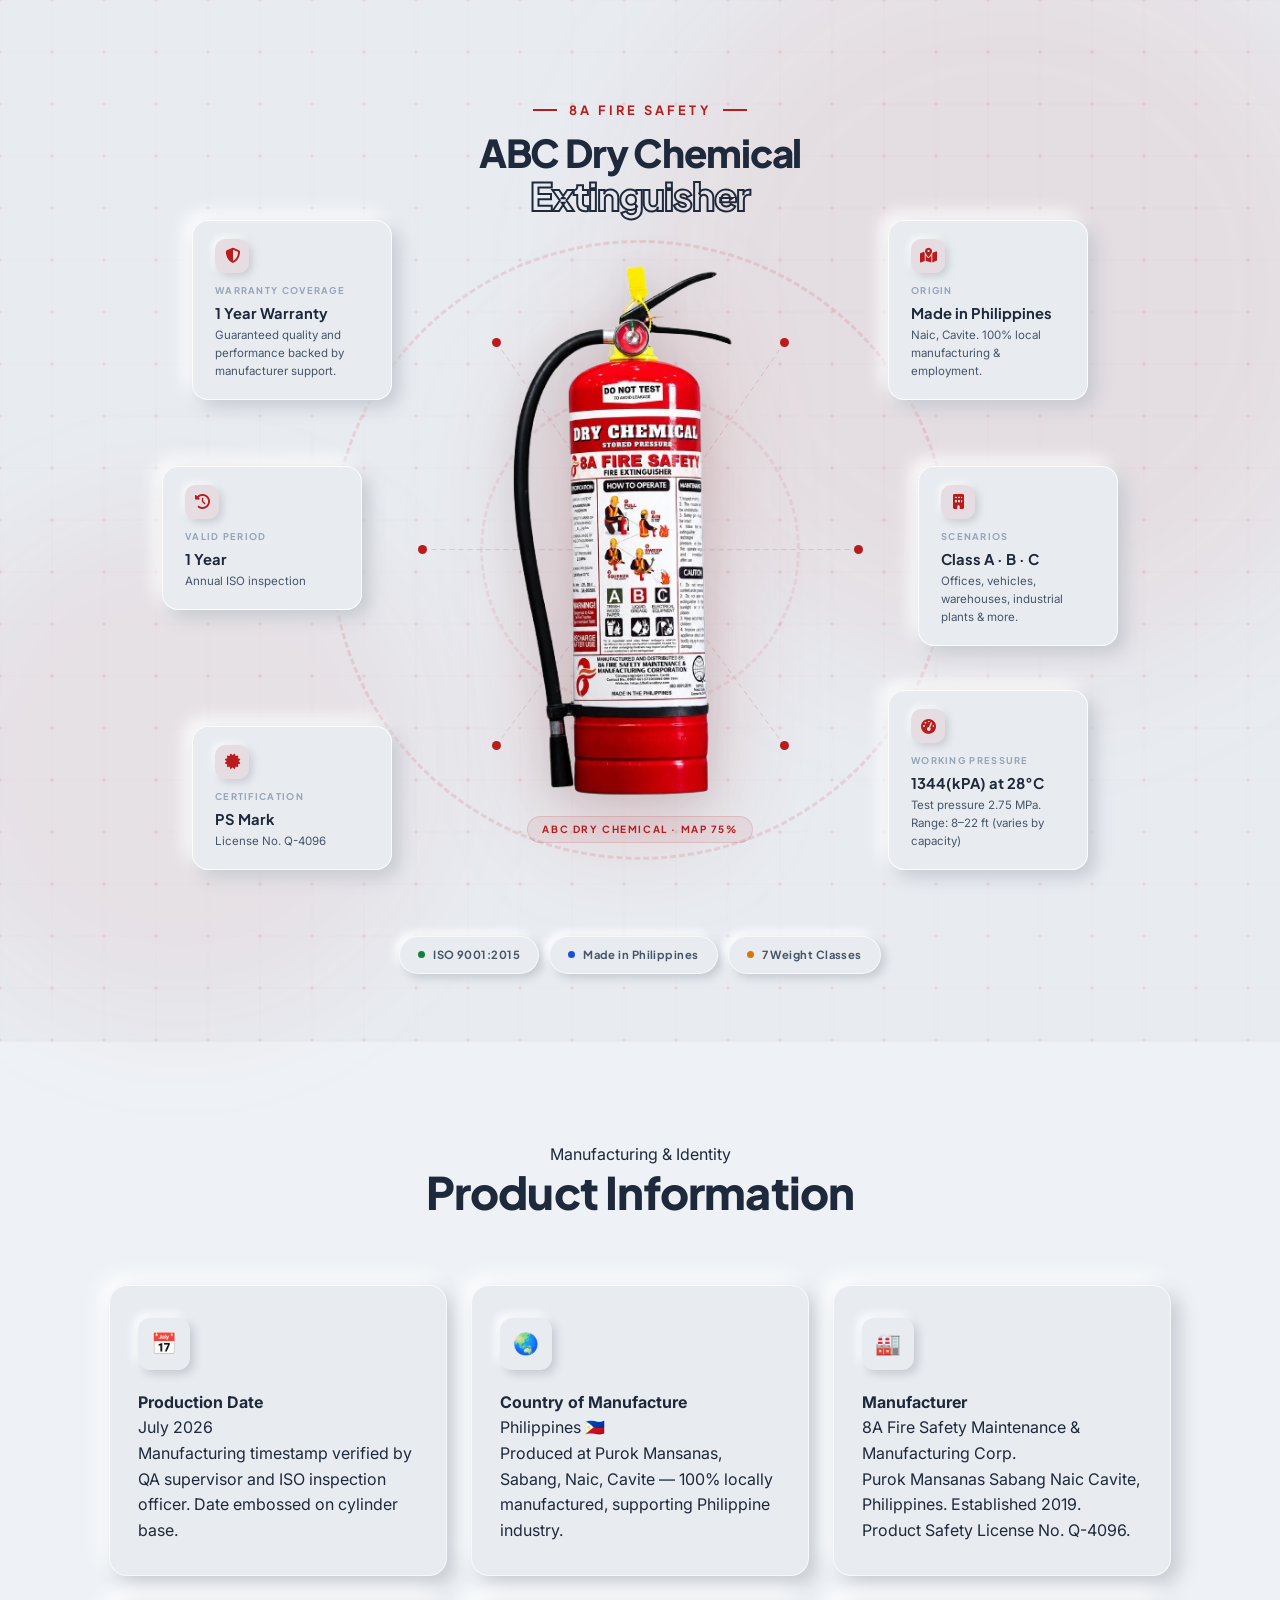
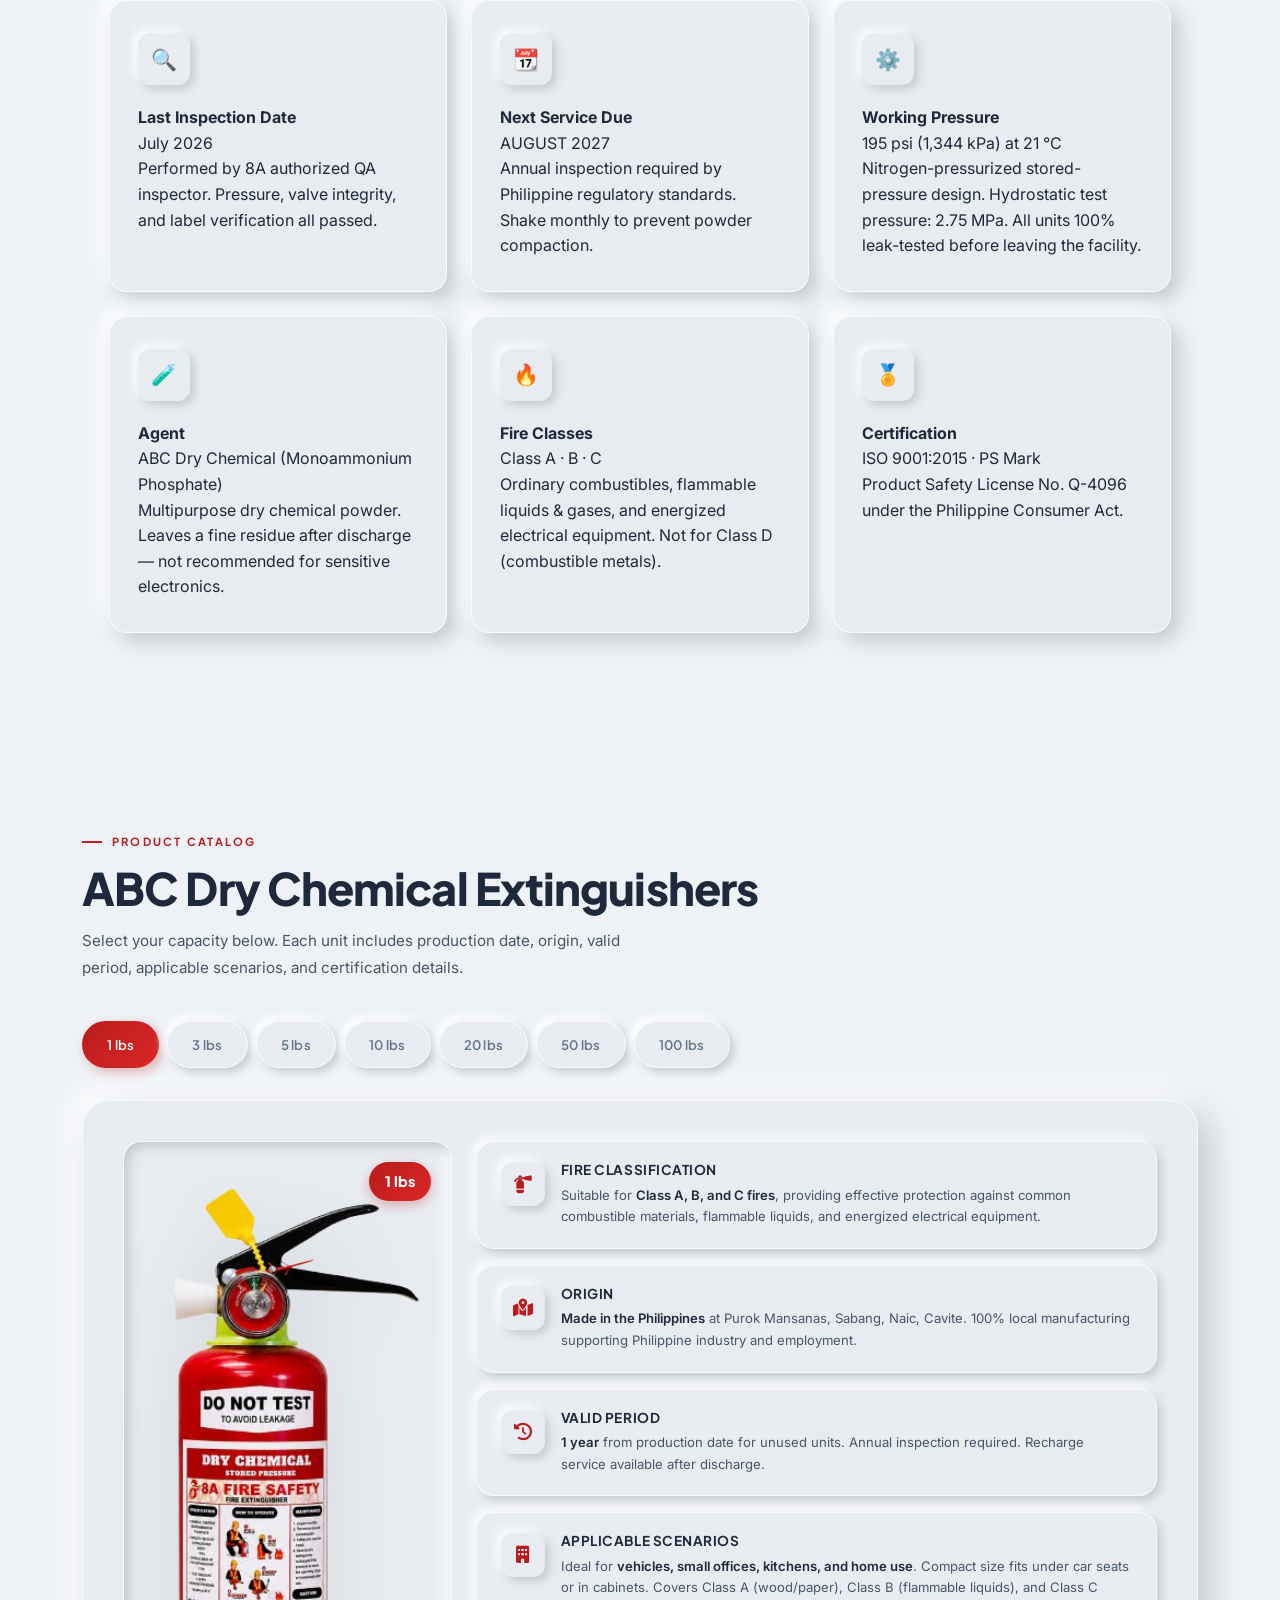
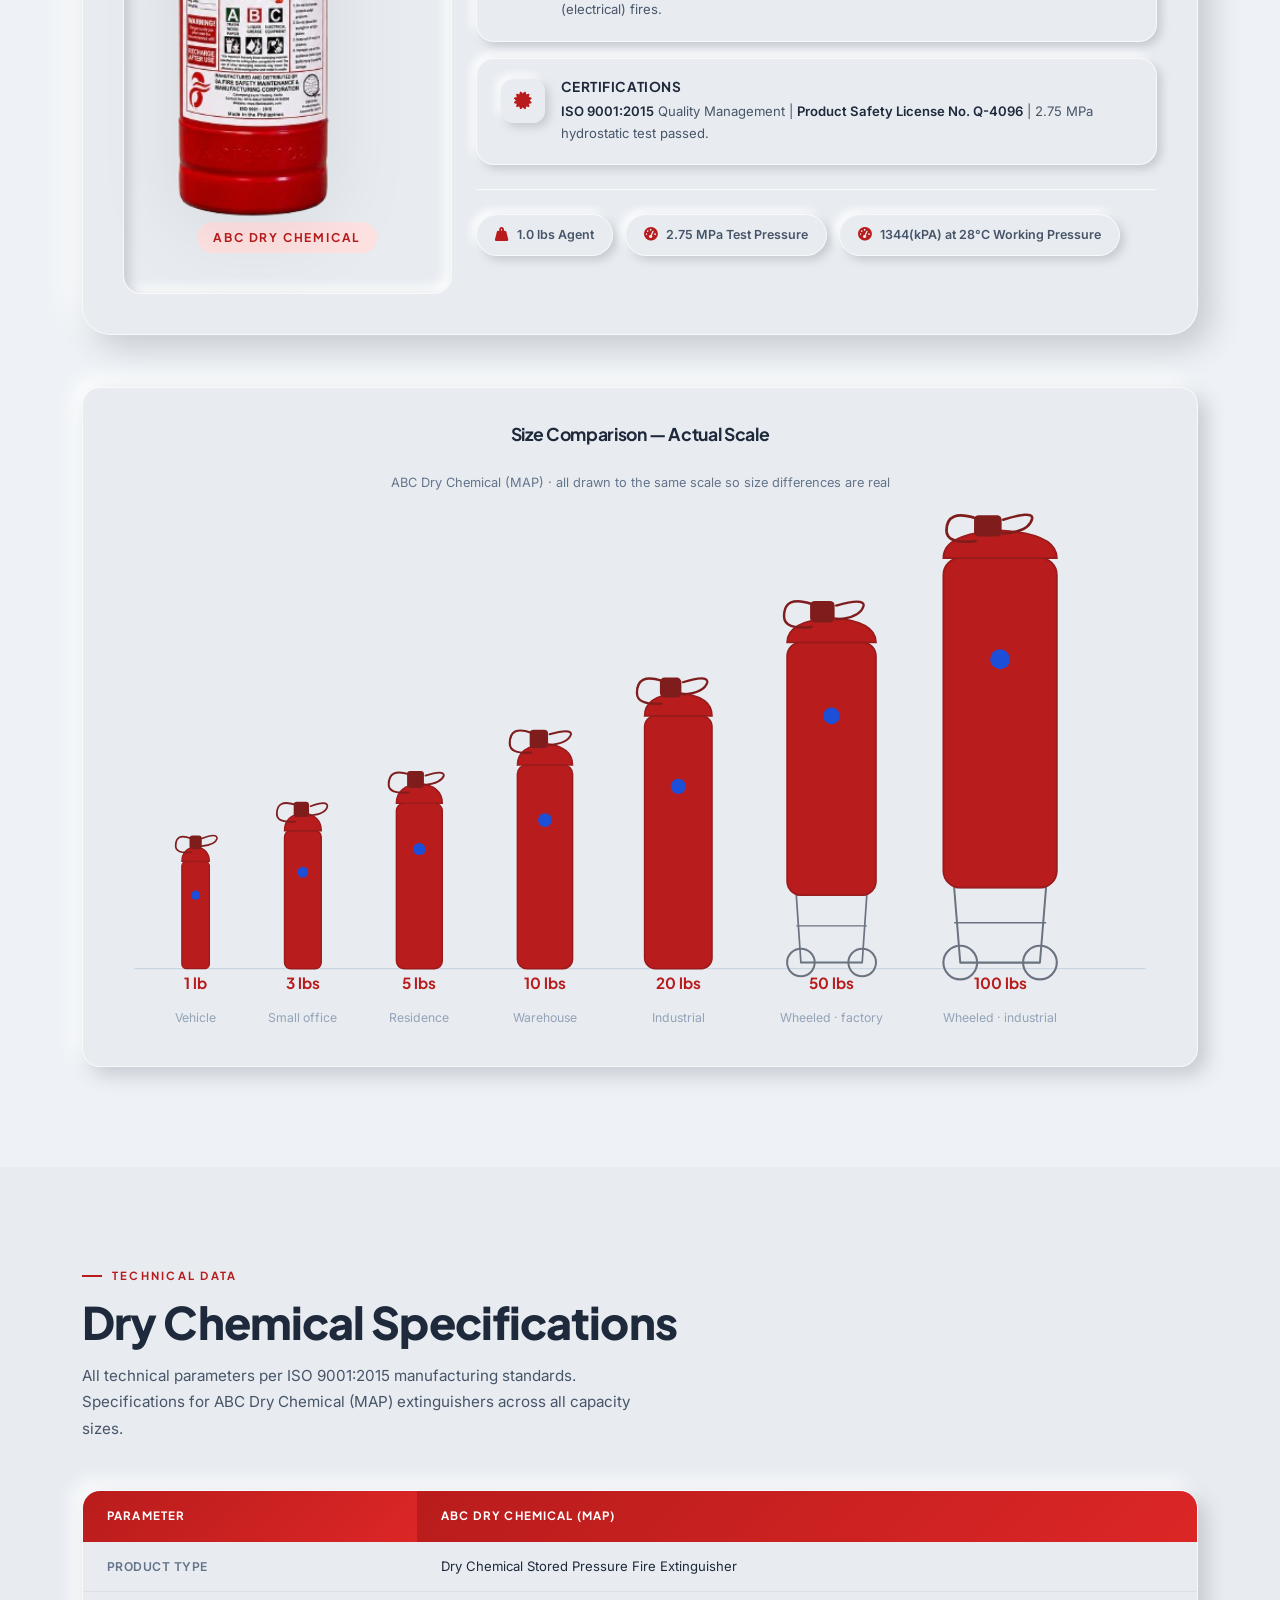
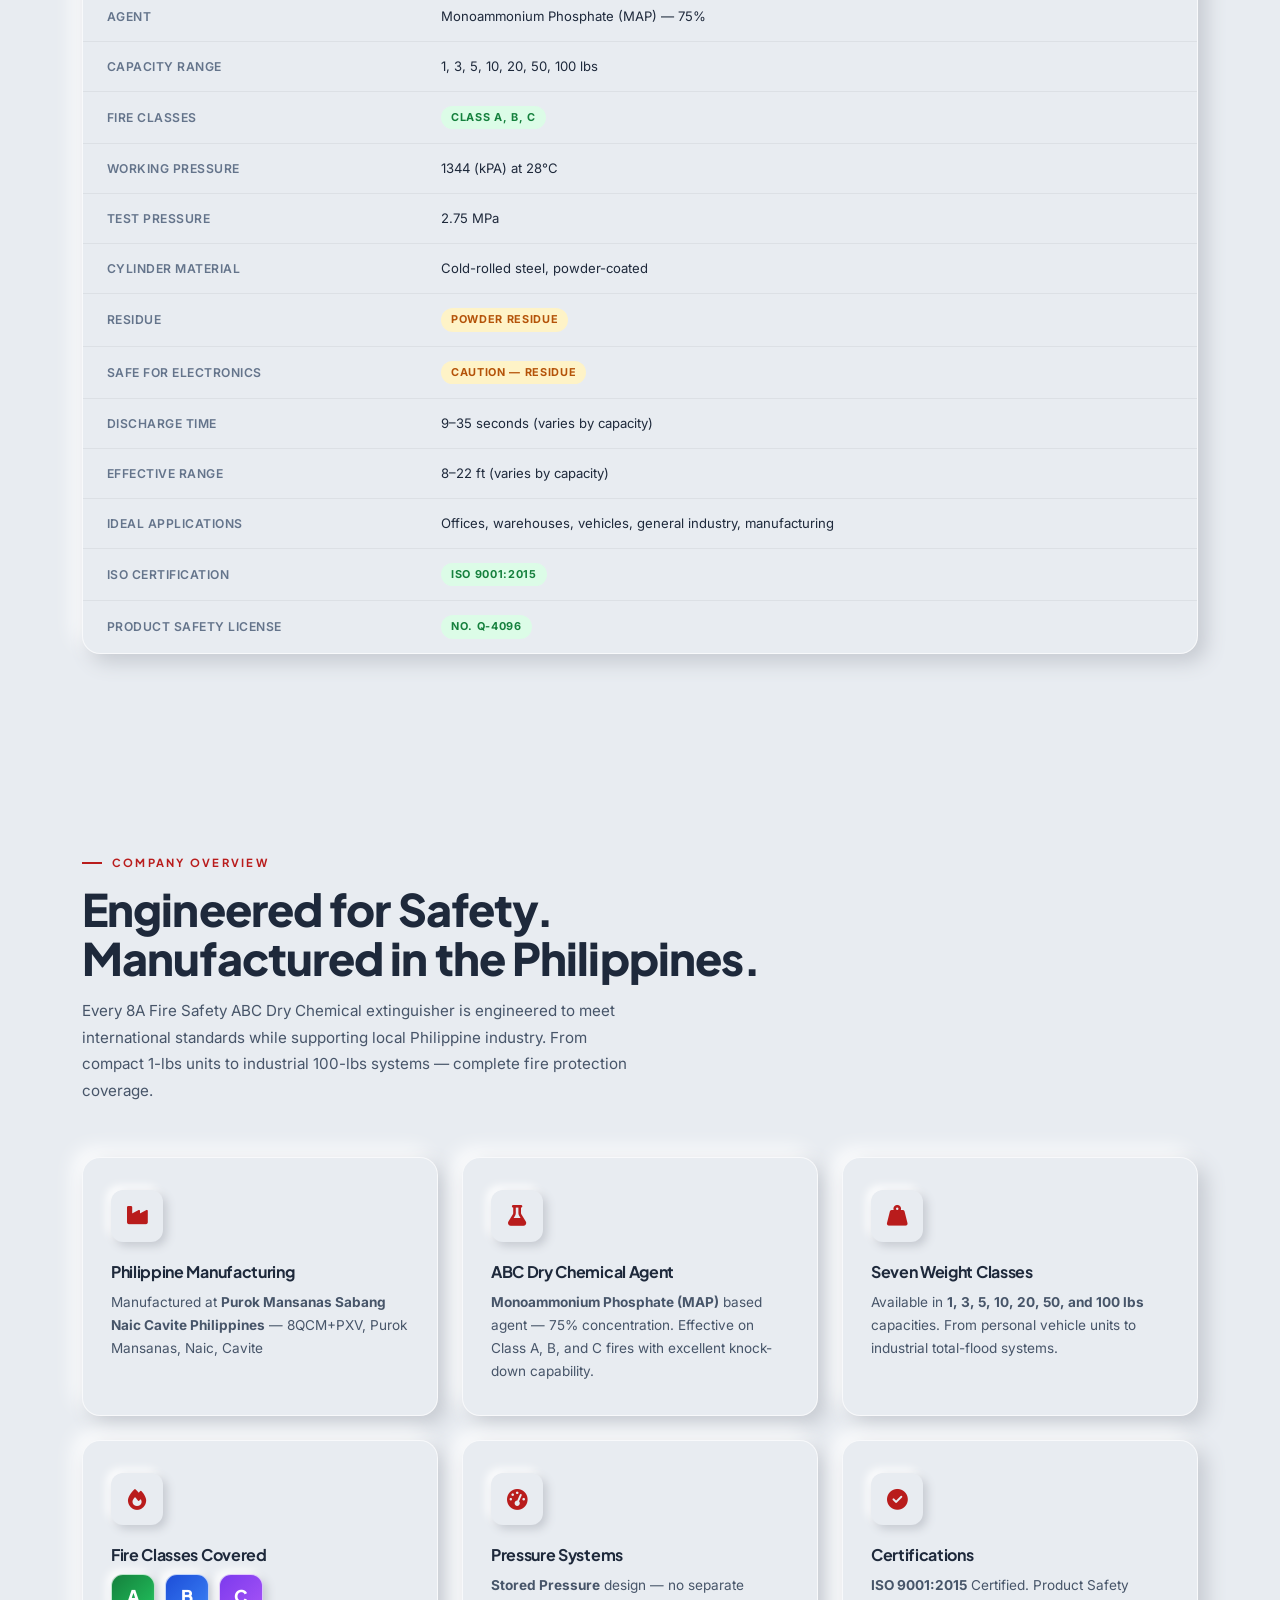
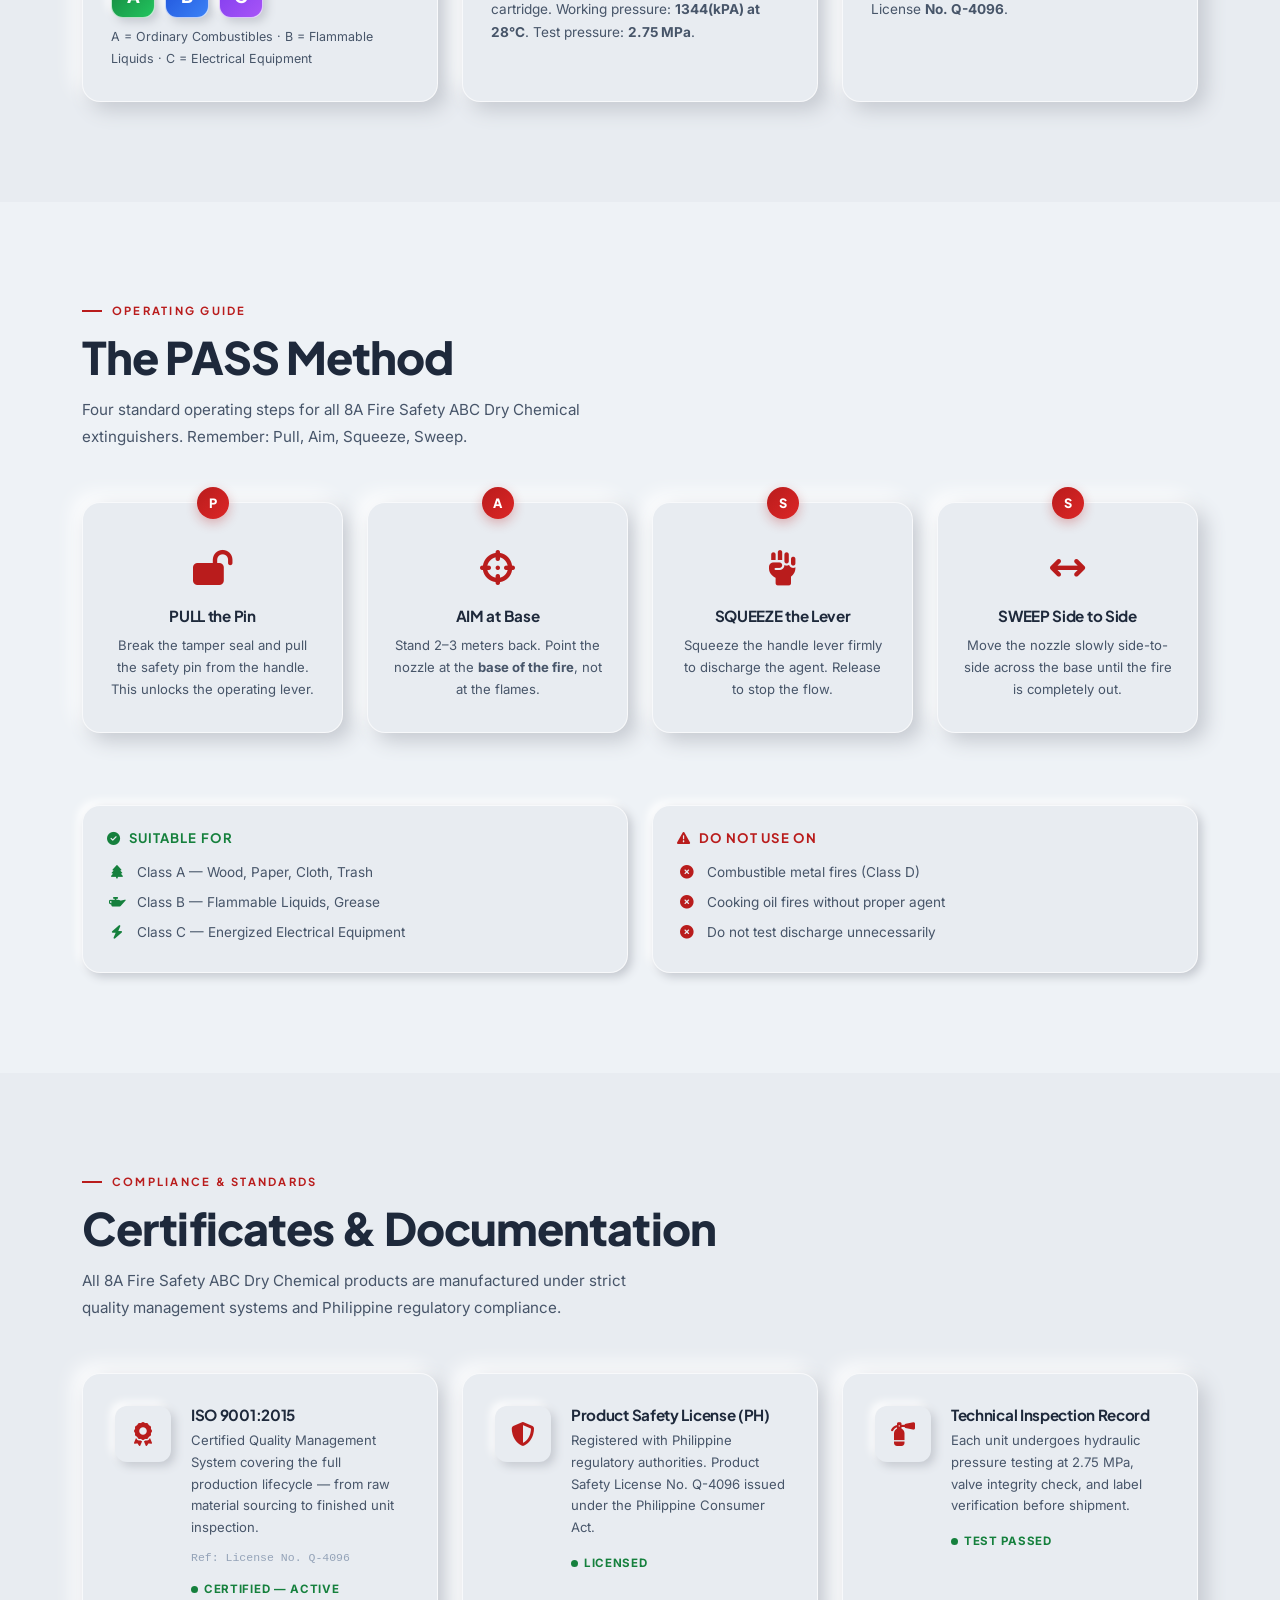
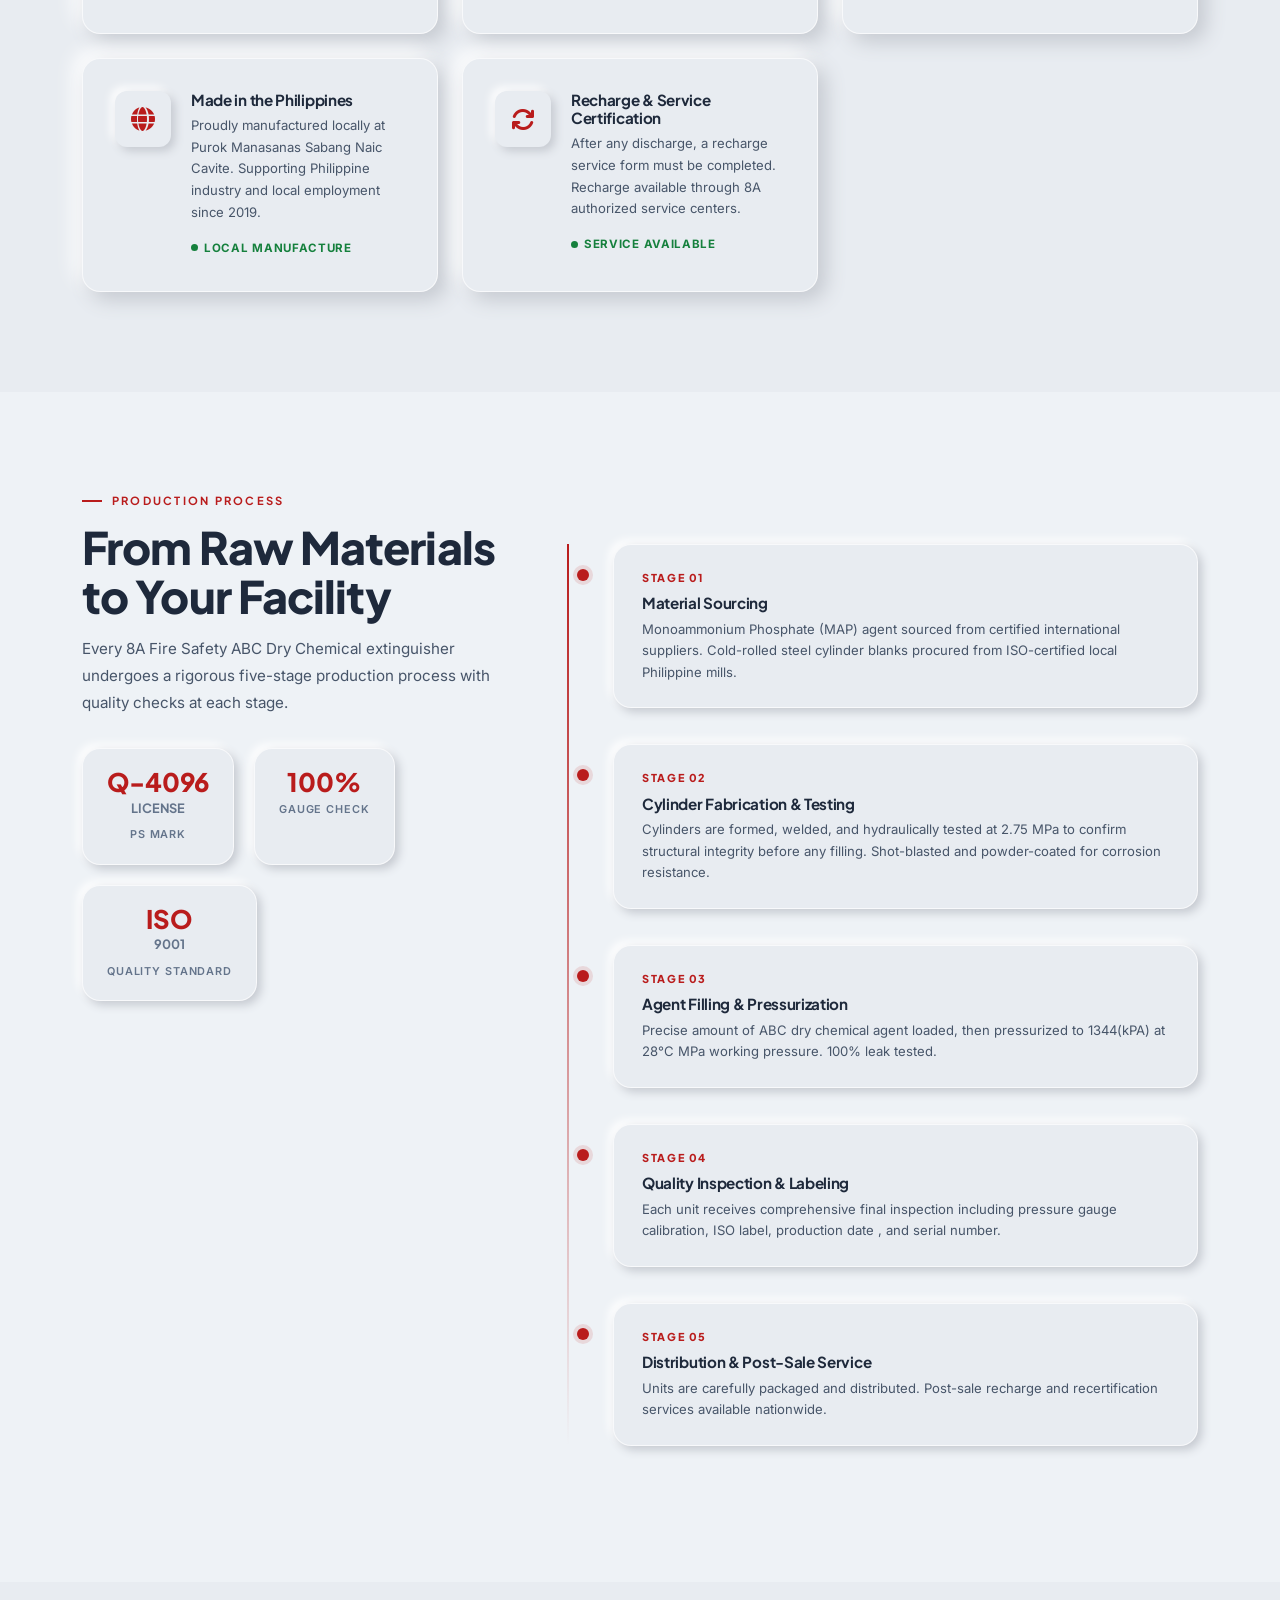
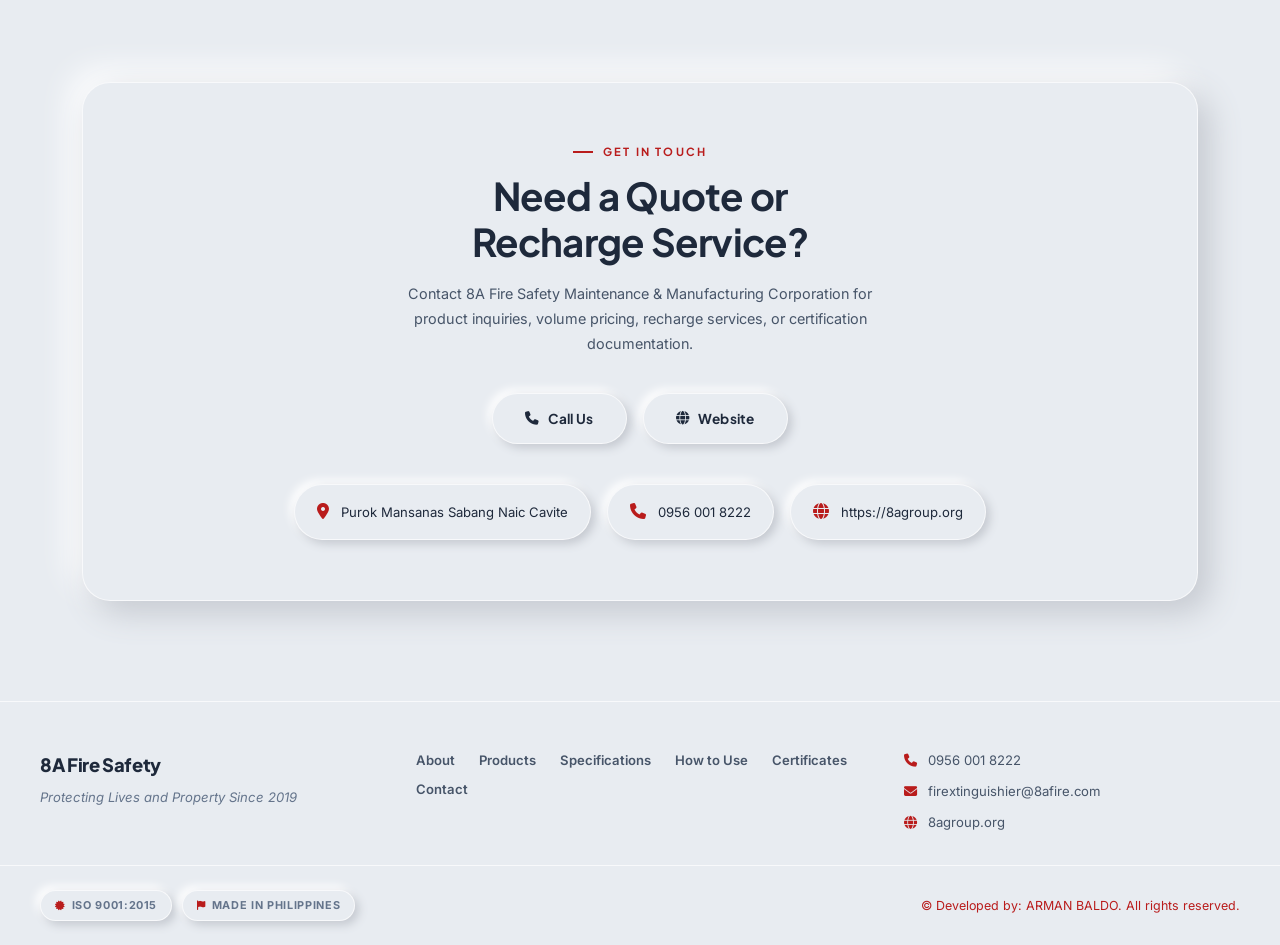
==== commit bfb36a35: "Update index.html" ====
--- a/index.html
+++ b/index.html
@@ -176,7 +176,7 @@
       <div class="info-card">
         <div class="ic-icon">📆</div>
         <div class="ic-label" style="font-weight:700;">Next Service Due</div>
-        <div class="ic-value">JULY 2027</div>
+        <div class="ic-value">AUGUST 2027</div>
         <div class="ic-detail">Annual inspection required by Philippine regulatory standards. Shake monthly to prevent powder compaction.</div>
       </div>
 
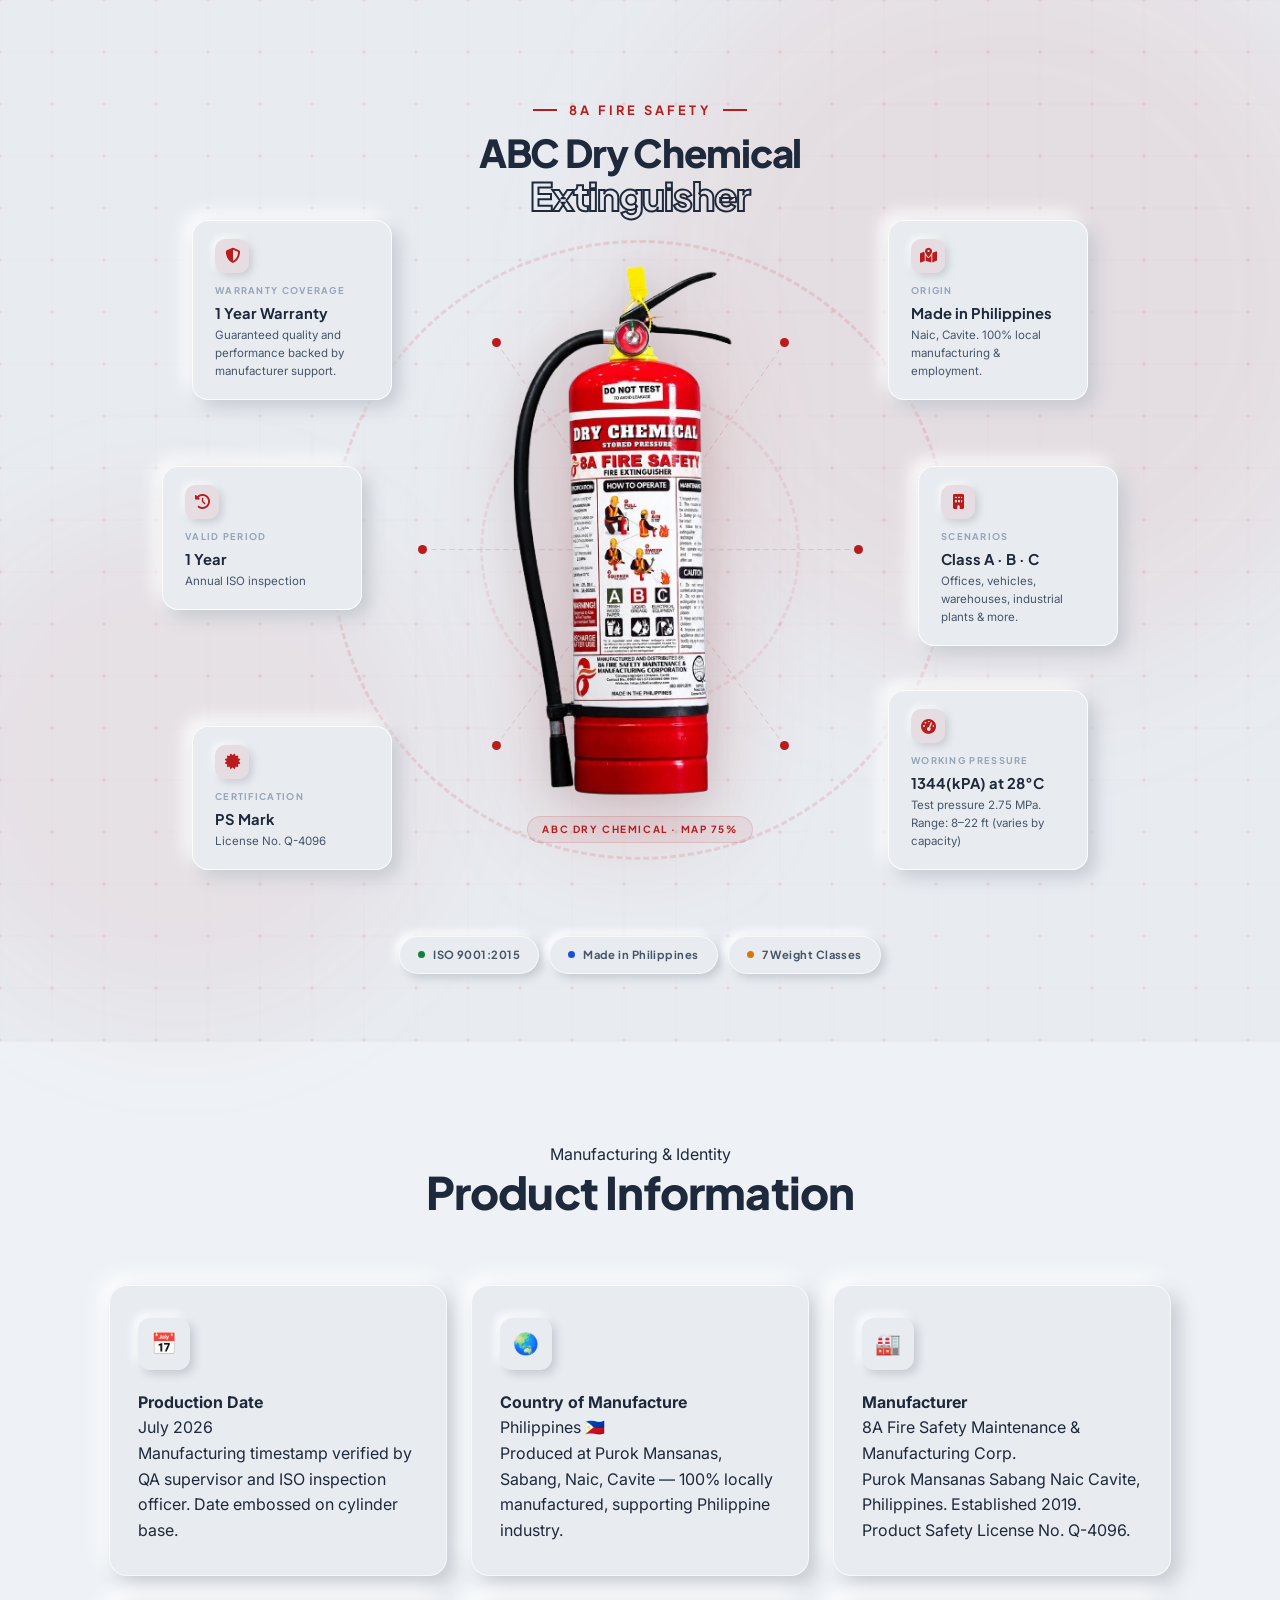
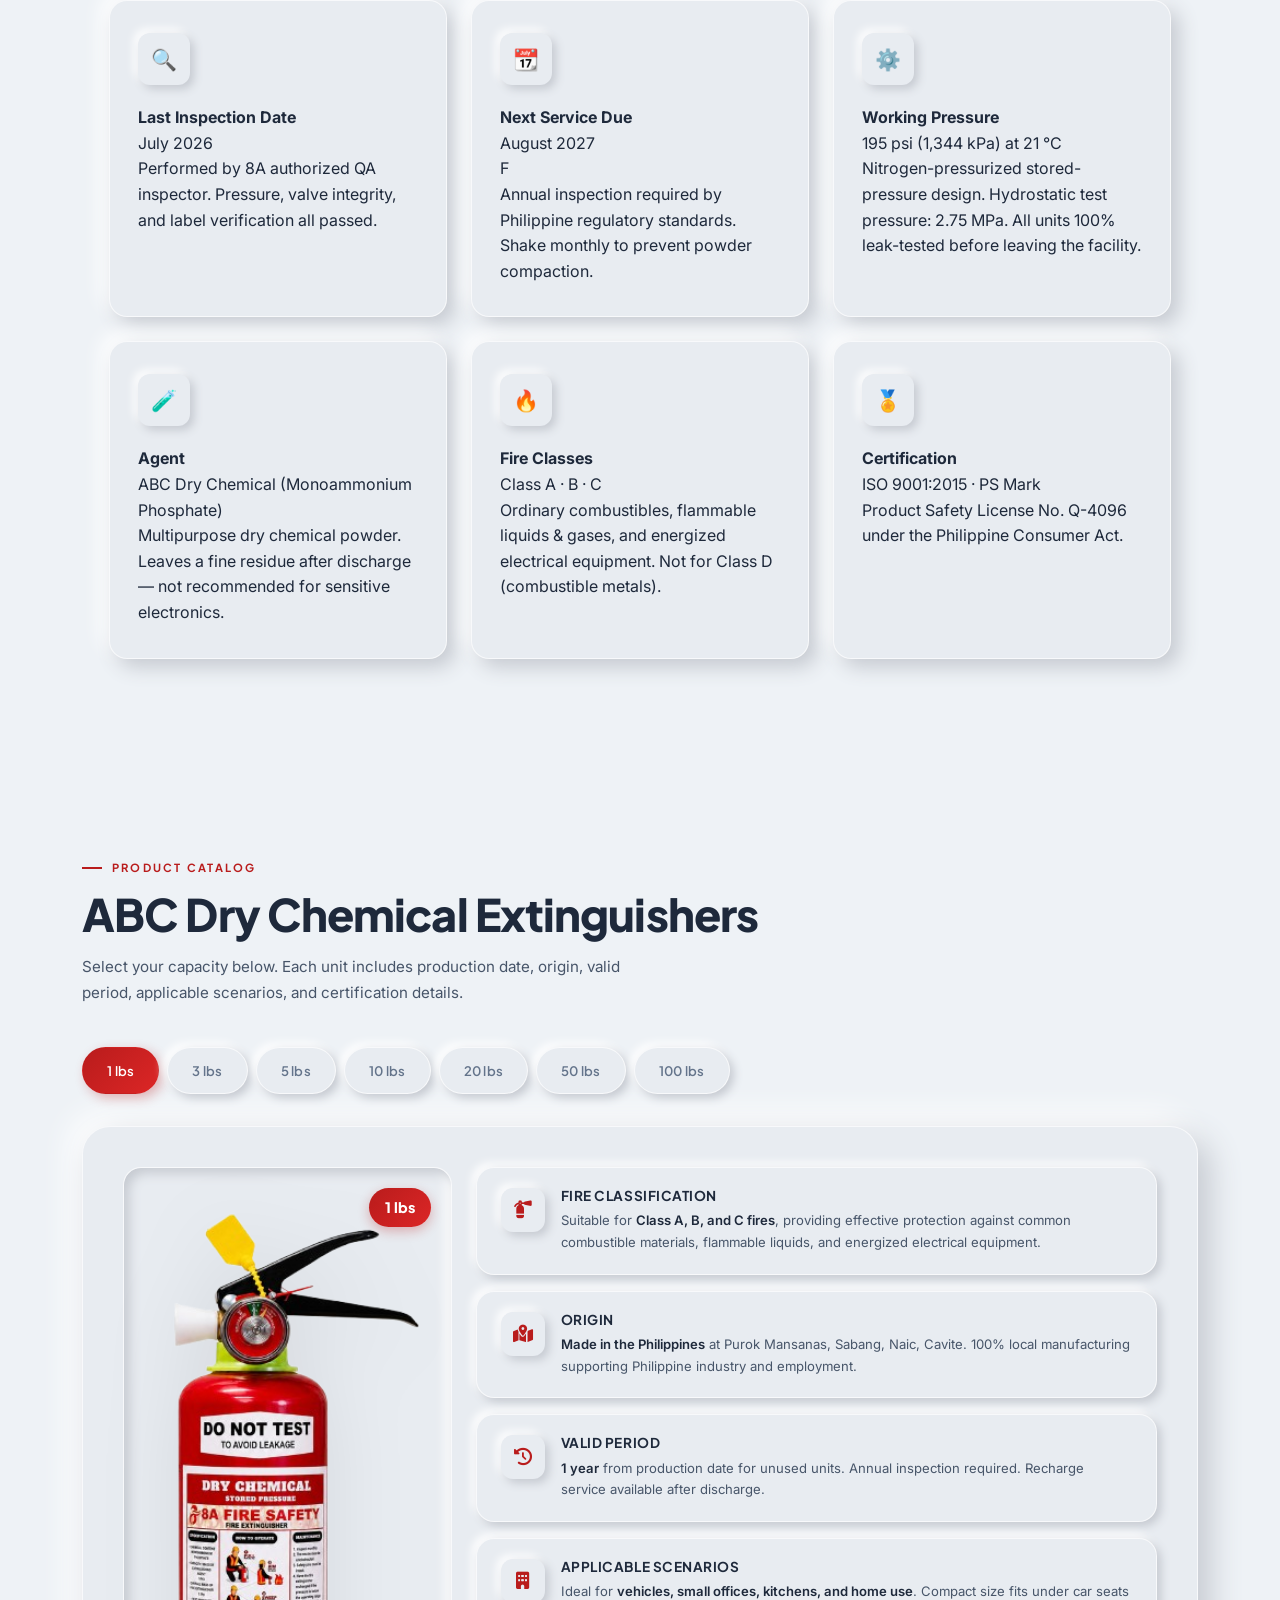
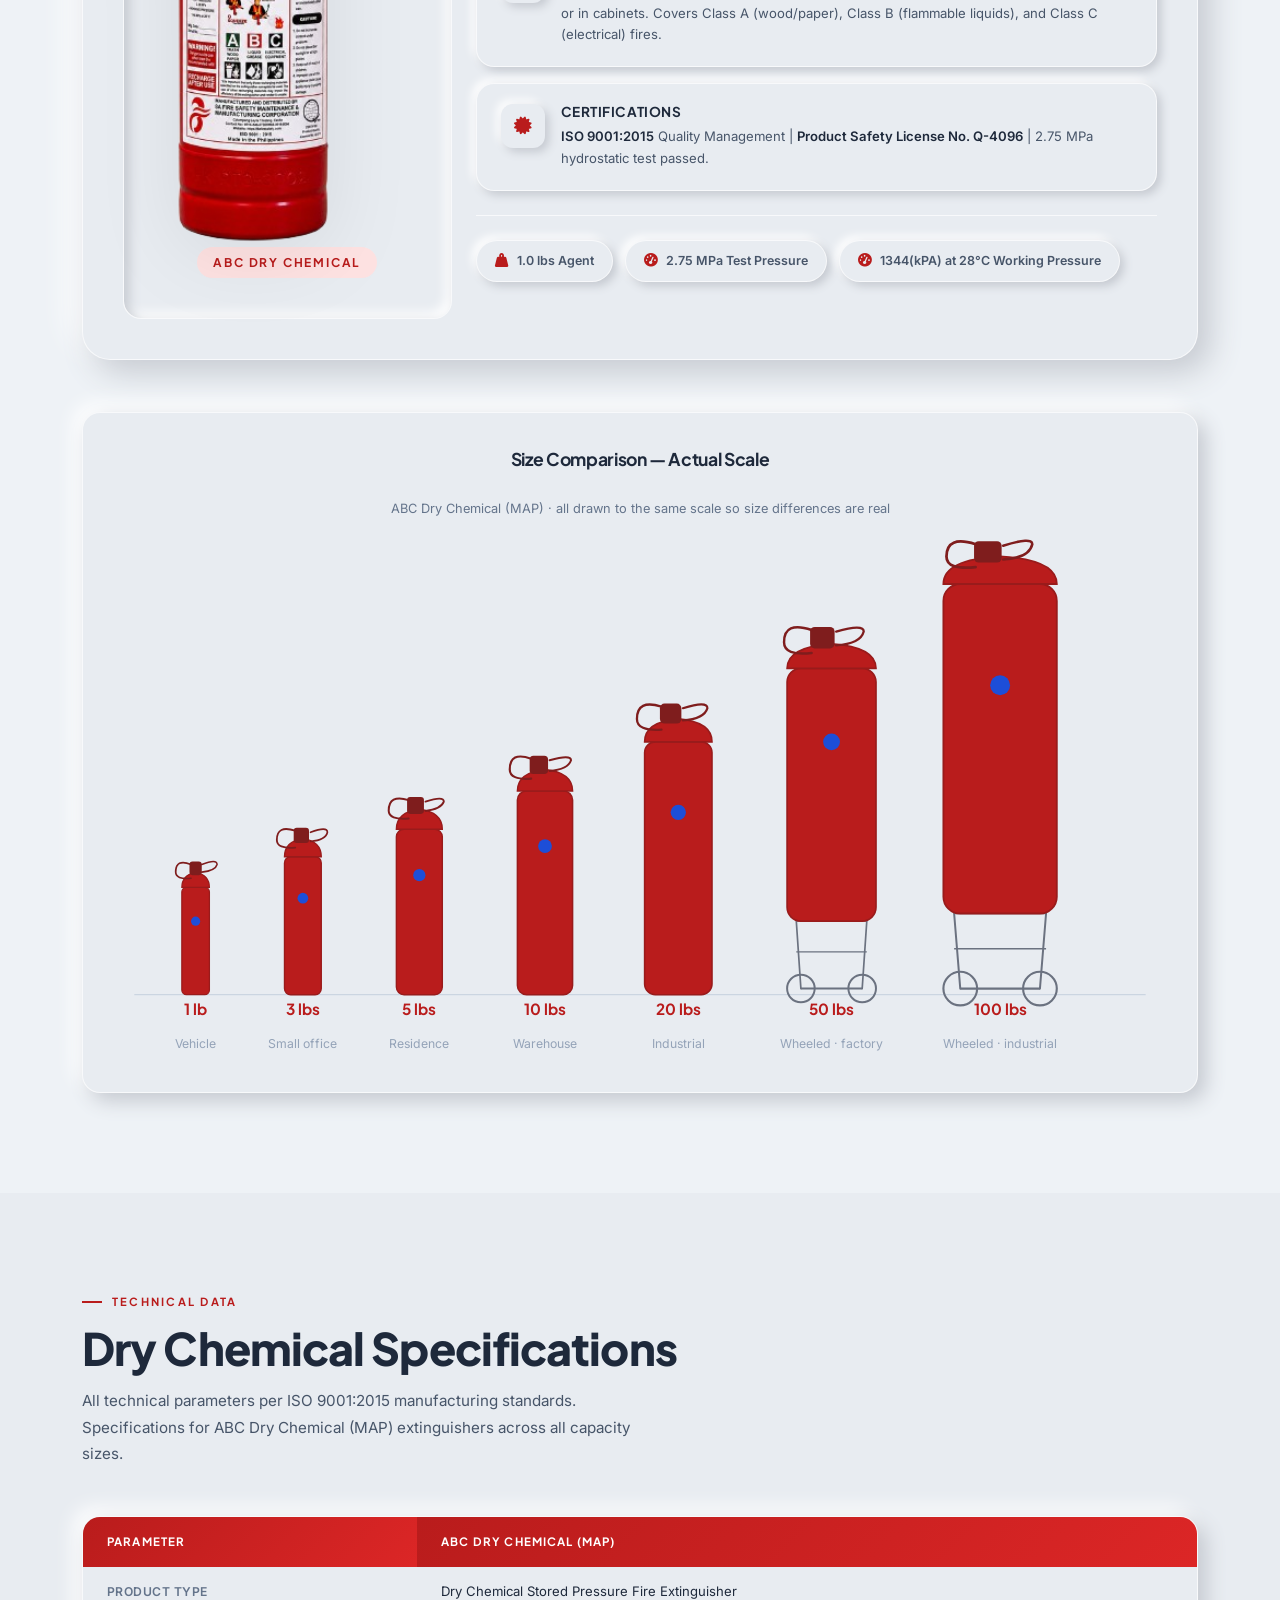
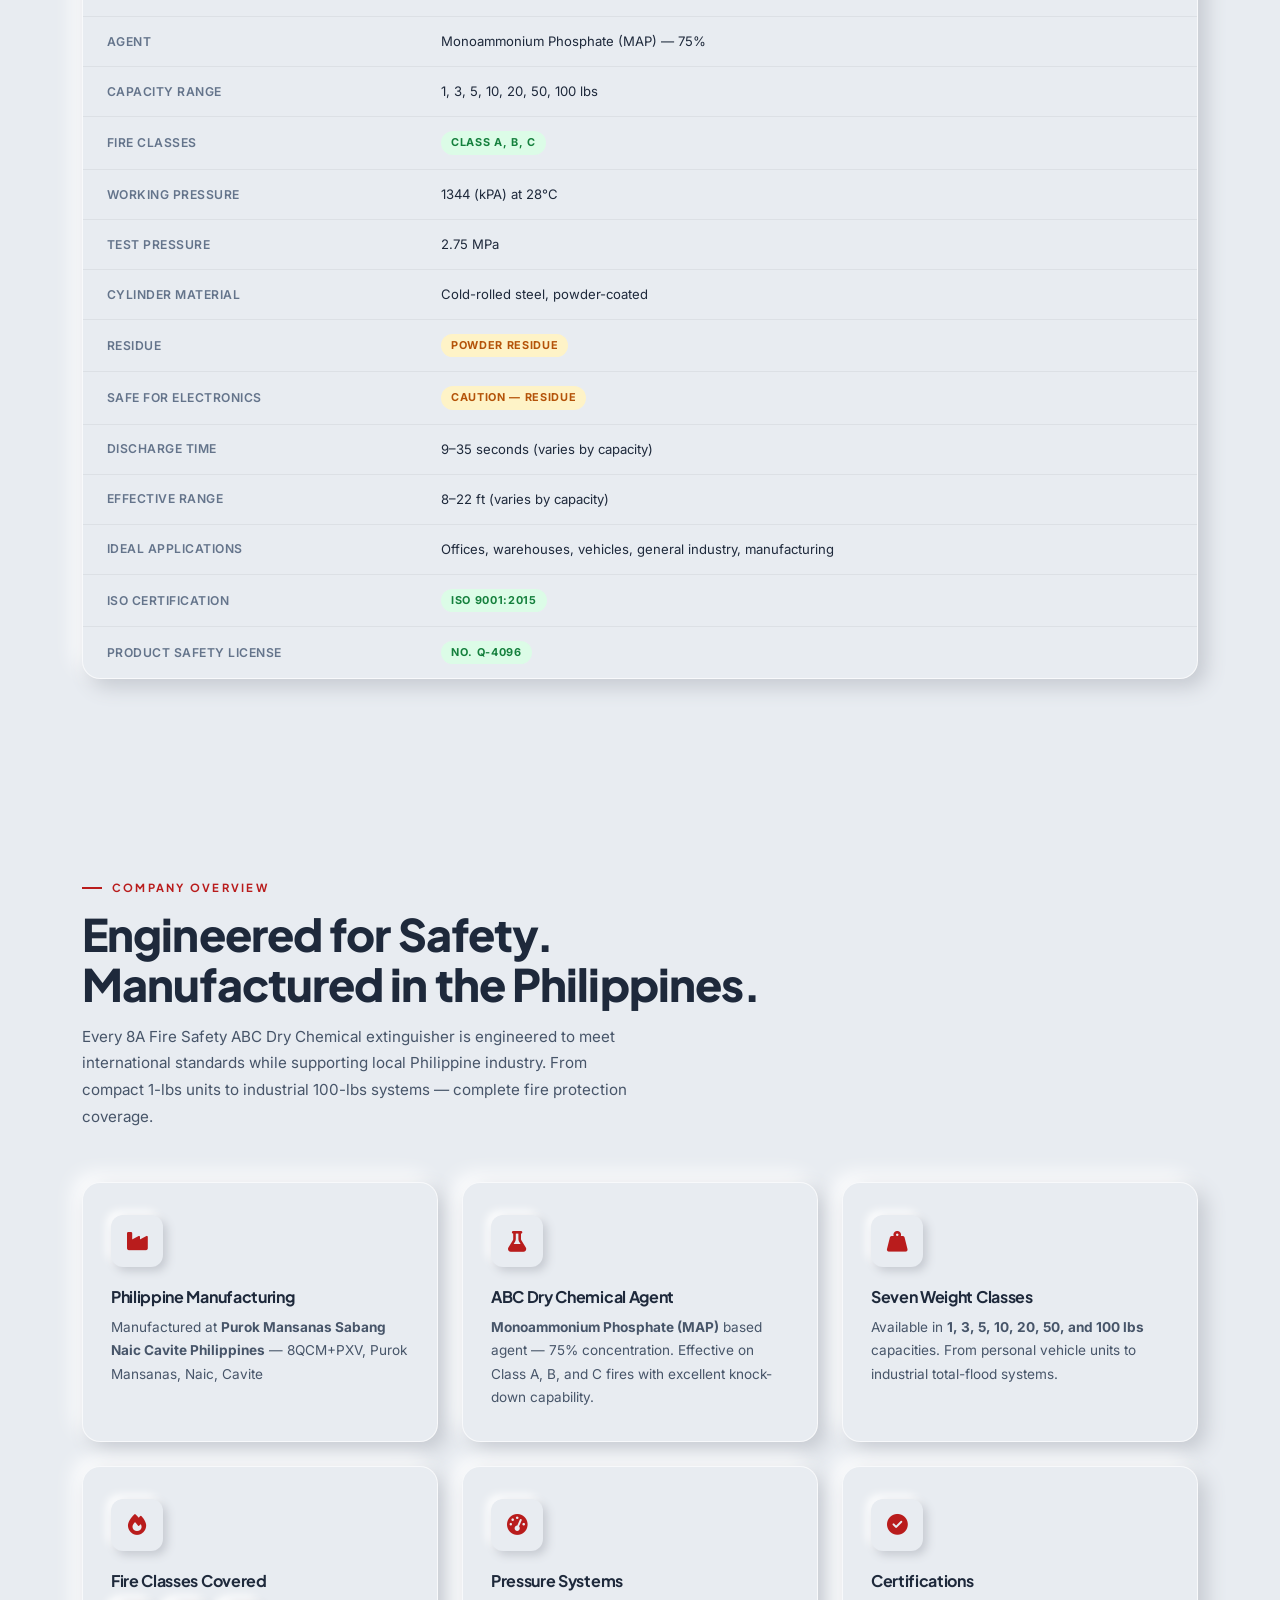
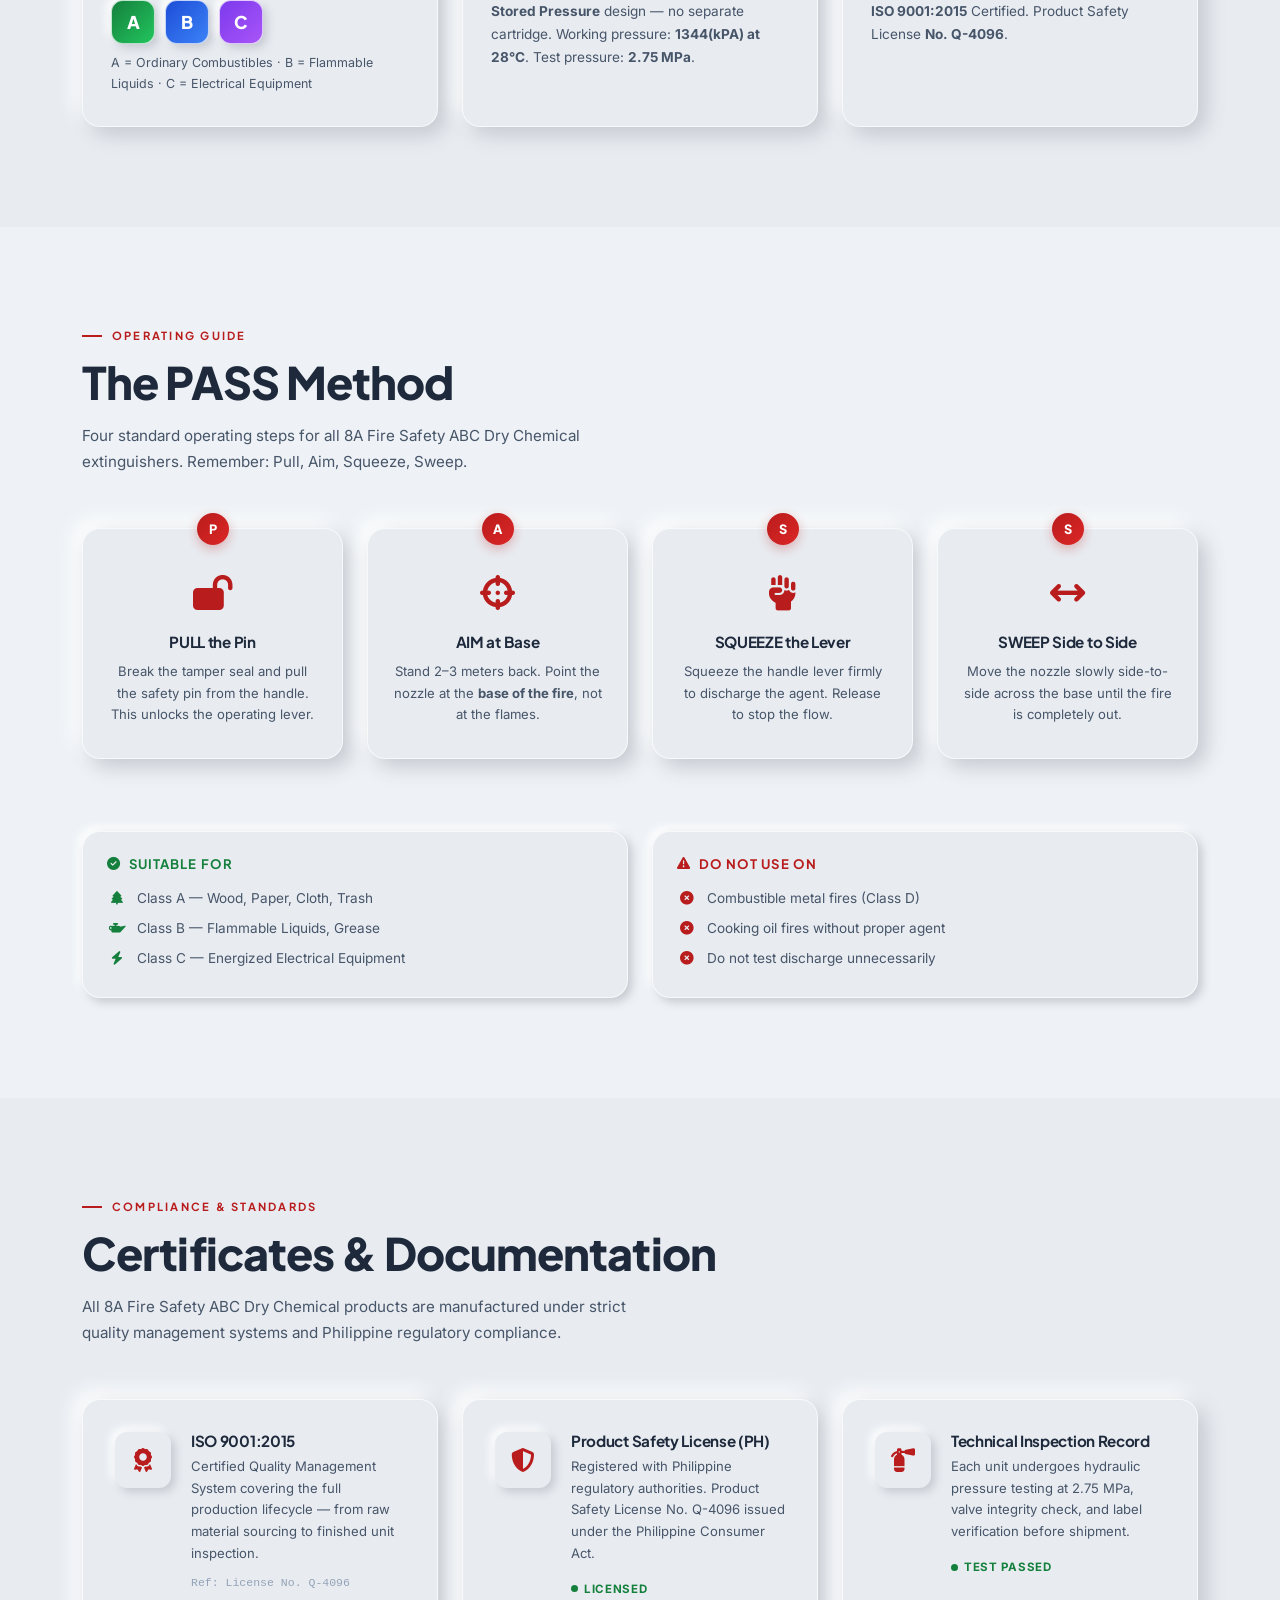
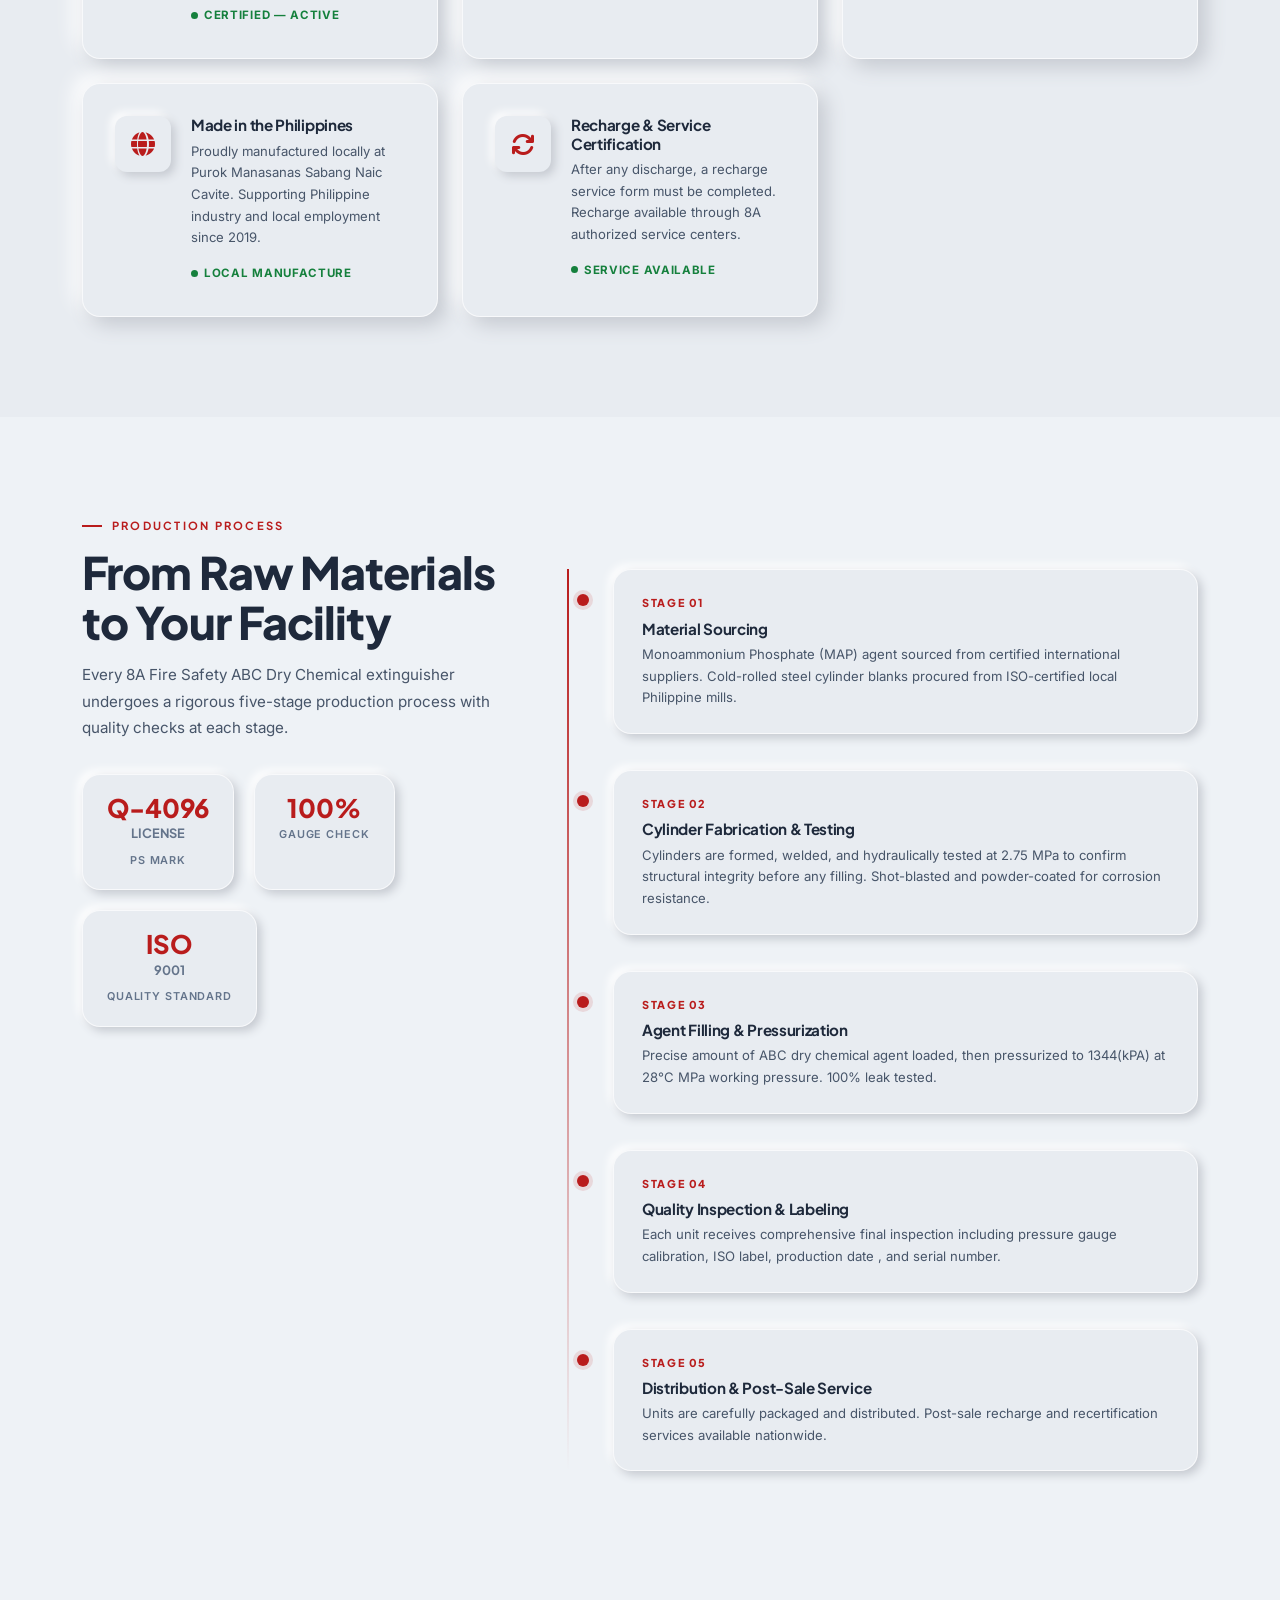
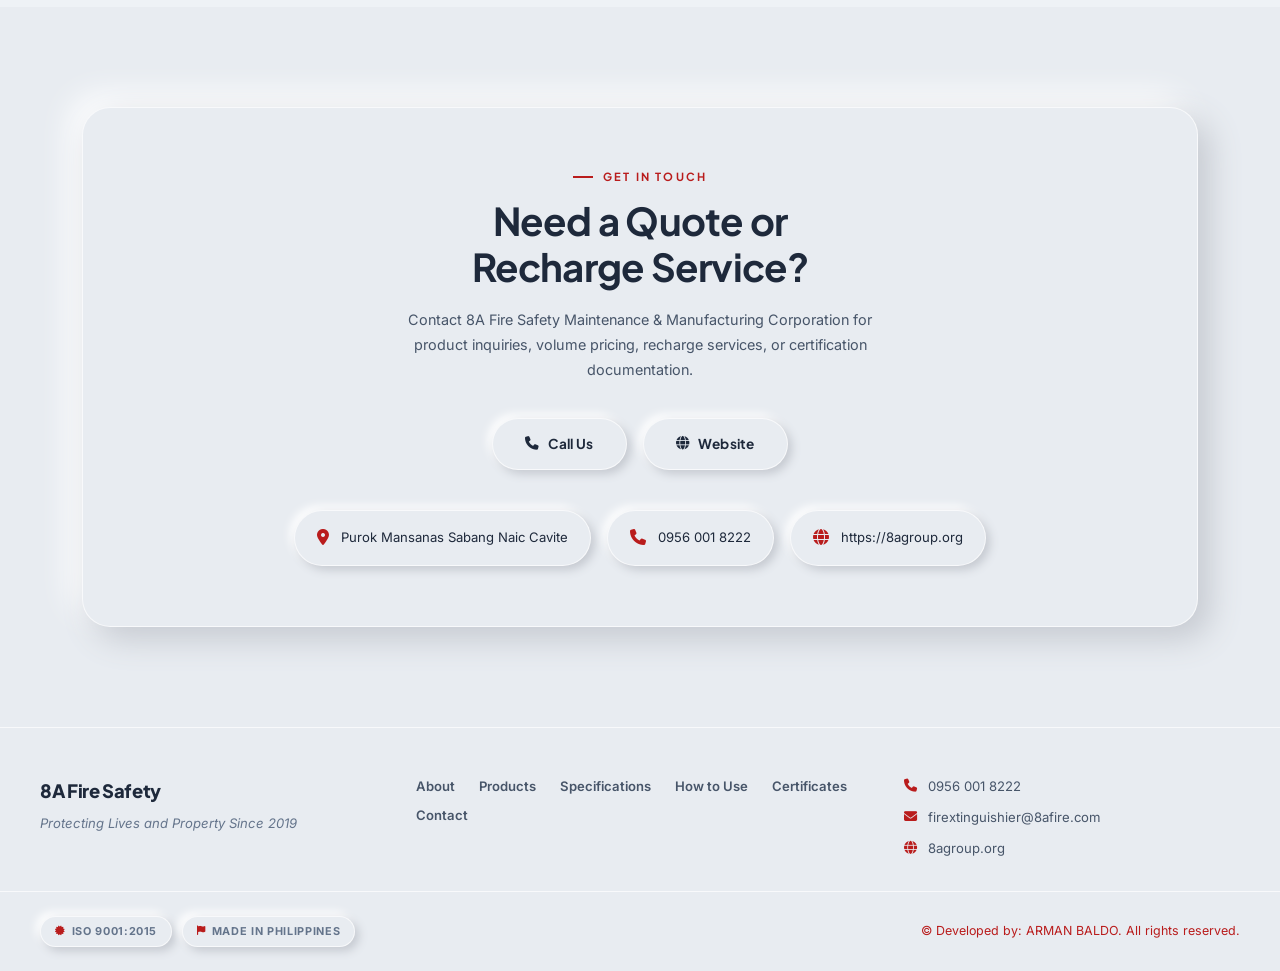
==== commit cd69242f: "Update index.html" ====
--- a/index.html
+++ b/index.html
@@ -176,7 +176,7 @@
       <div class="info-card">
         <div class="ic-icon">📆</div>
         <div class="ic-label" style="font-weight:700;">Next Service Due</div>
-        <div class="ic-value">AUGUST 2027</div>
+        <div class="ic-value">August 2027</div>F
         <div class="ic-detail">Annual inspection required by Philippine regulatory standards. Shake monthly to prevent powder compaction.</div>
       </div>
 
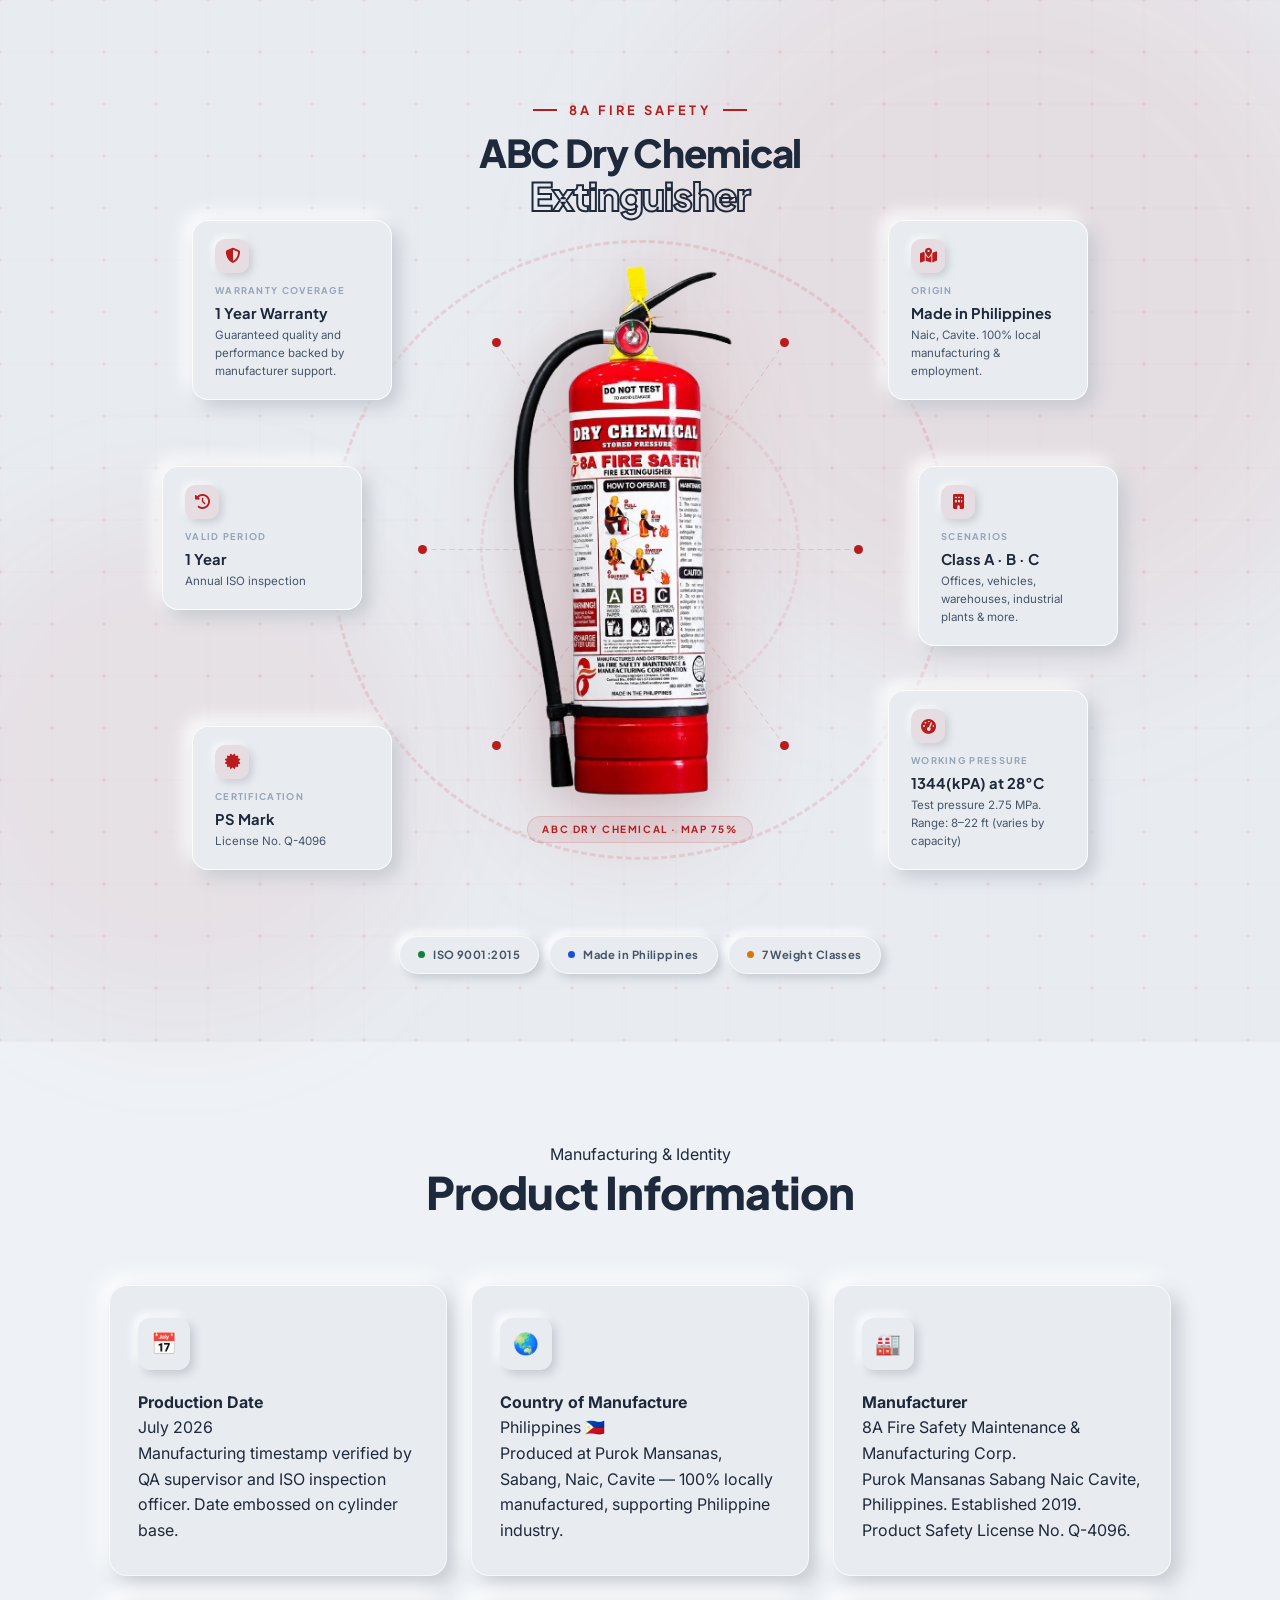
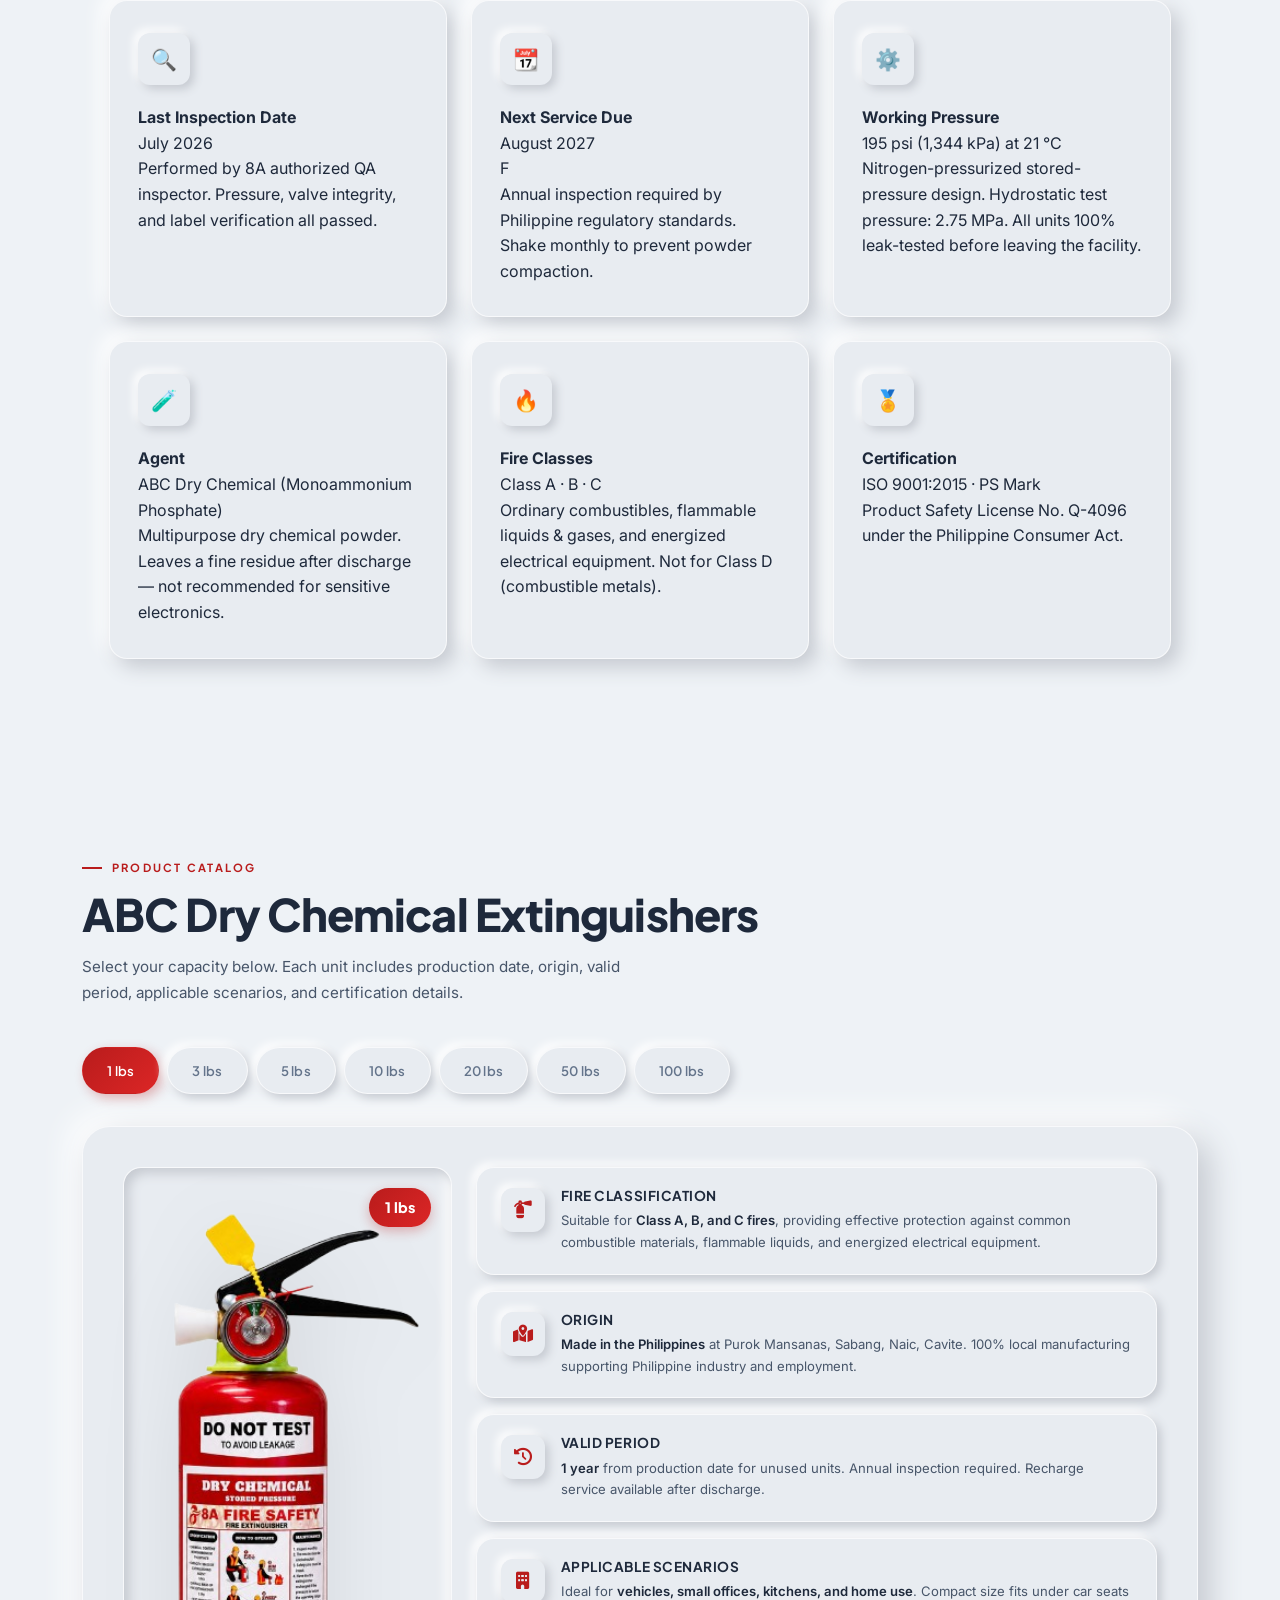
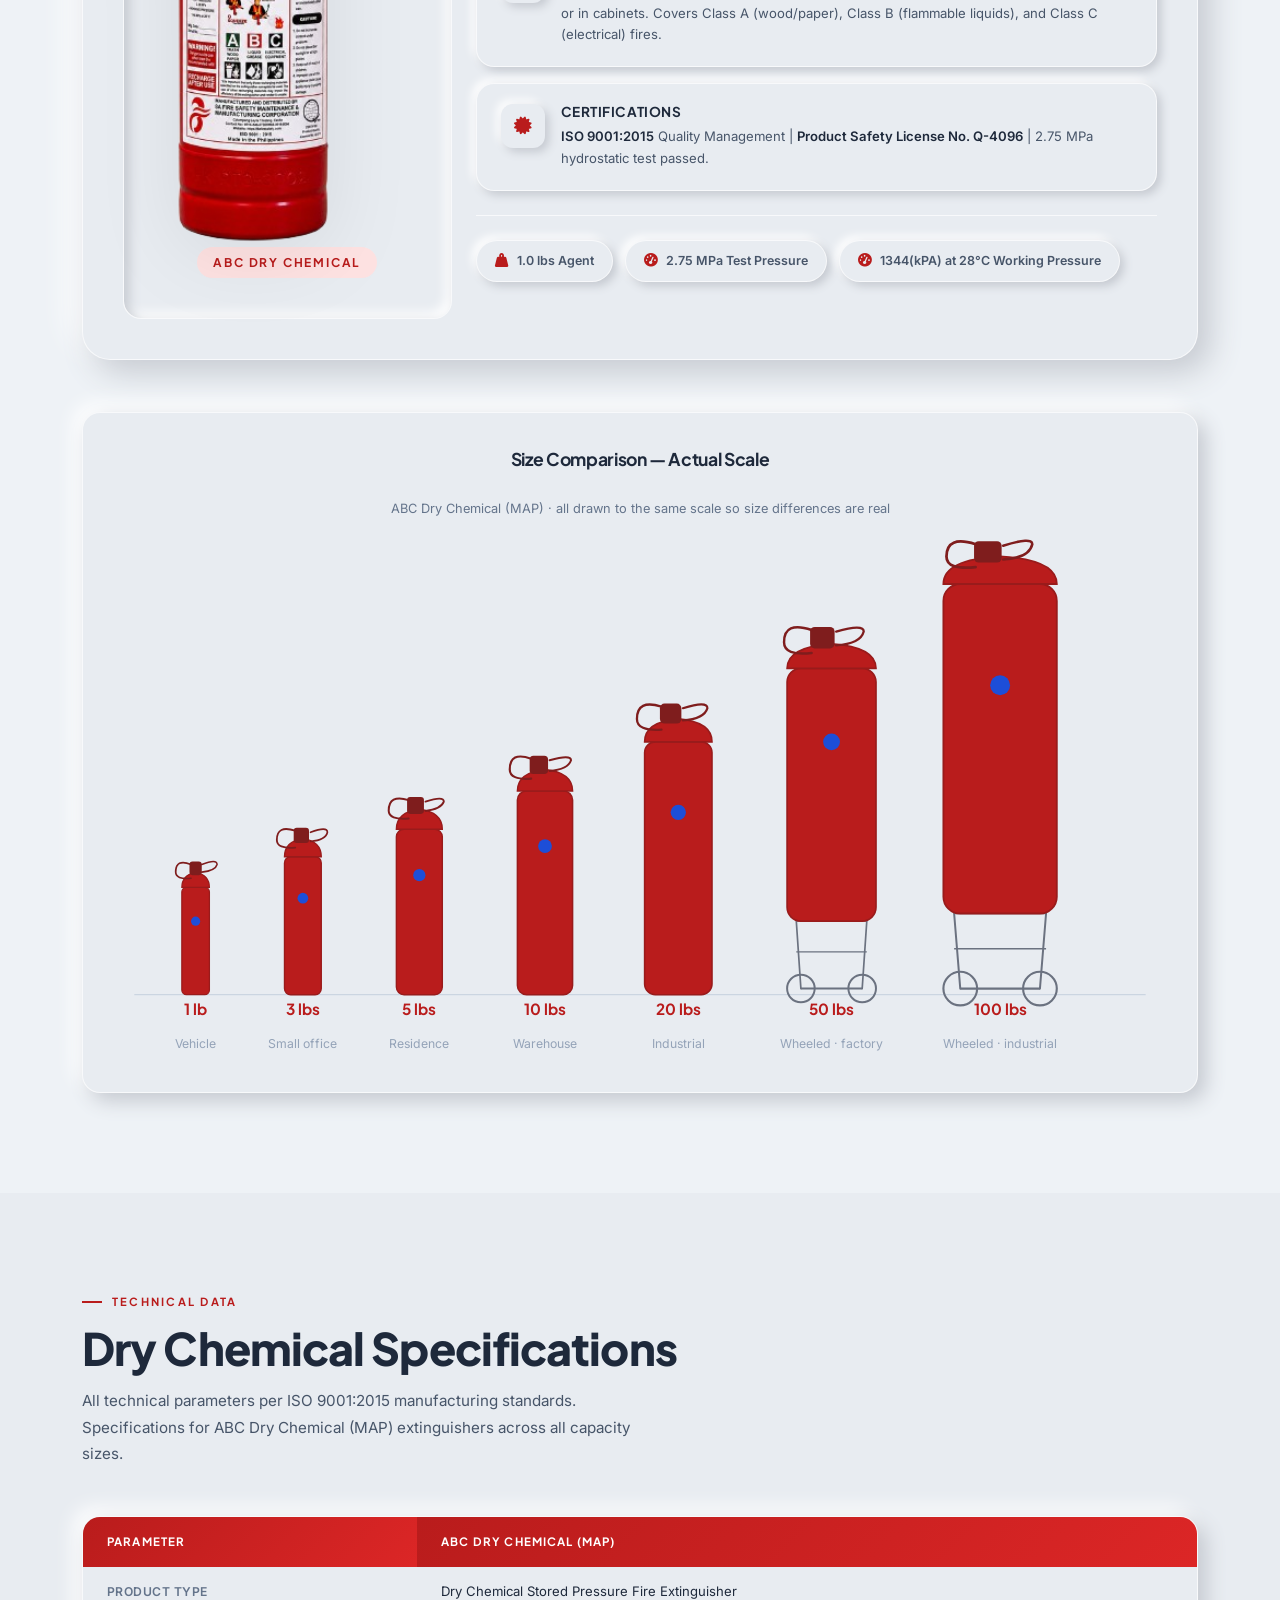
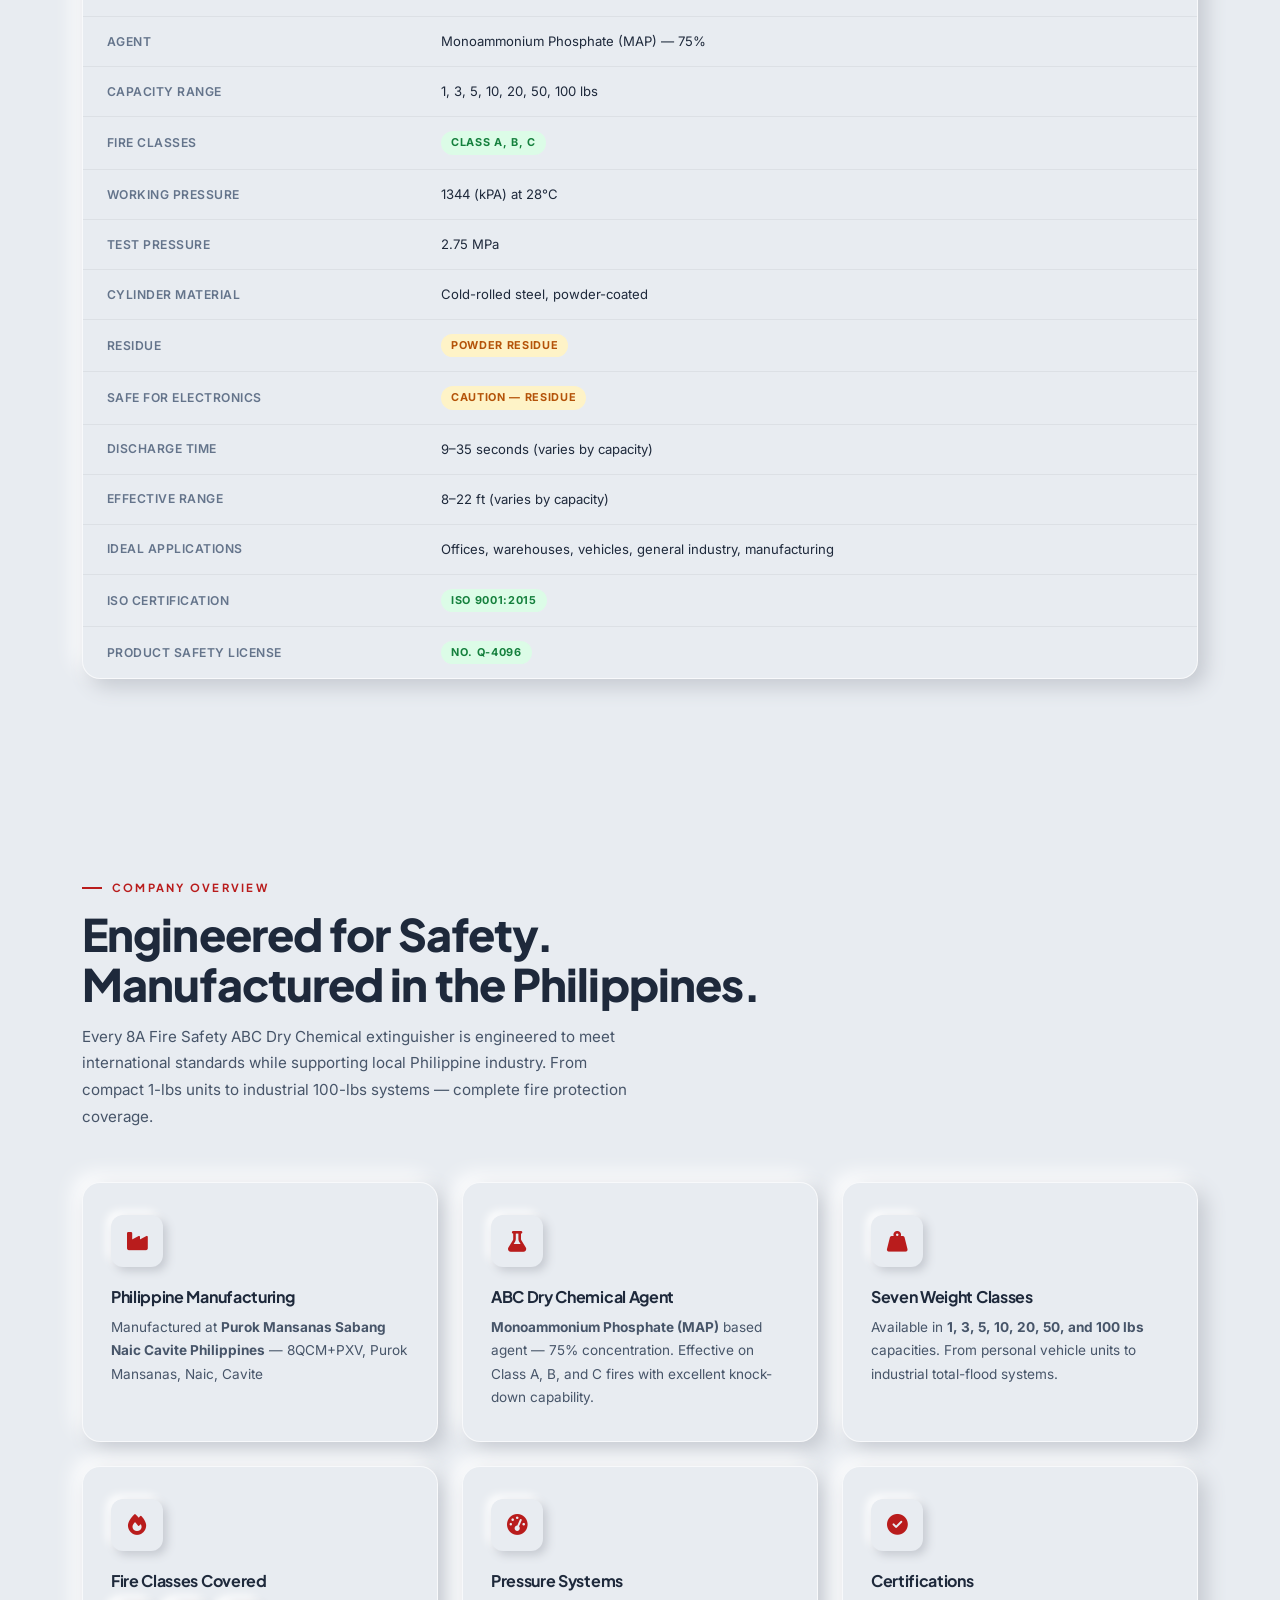
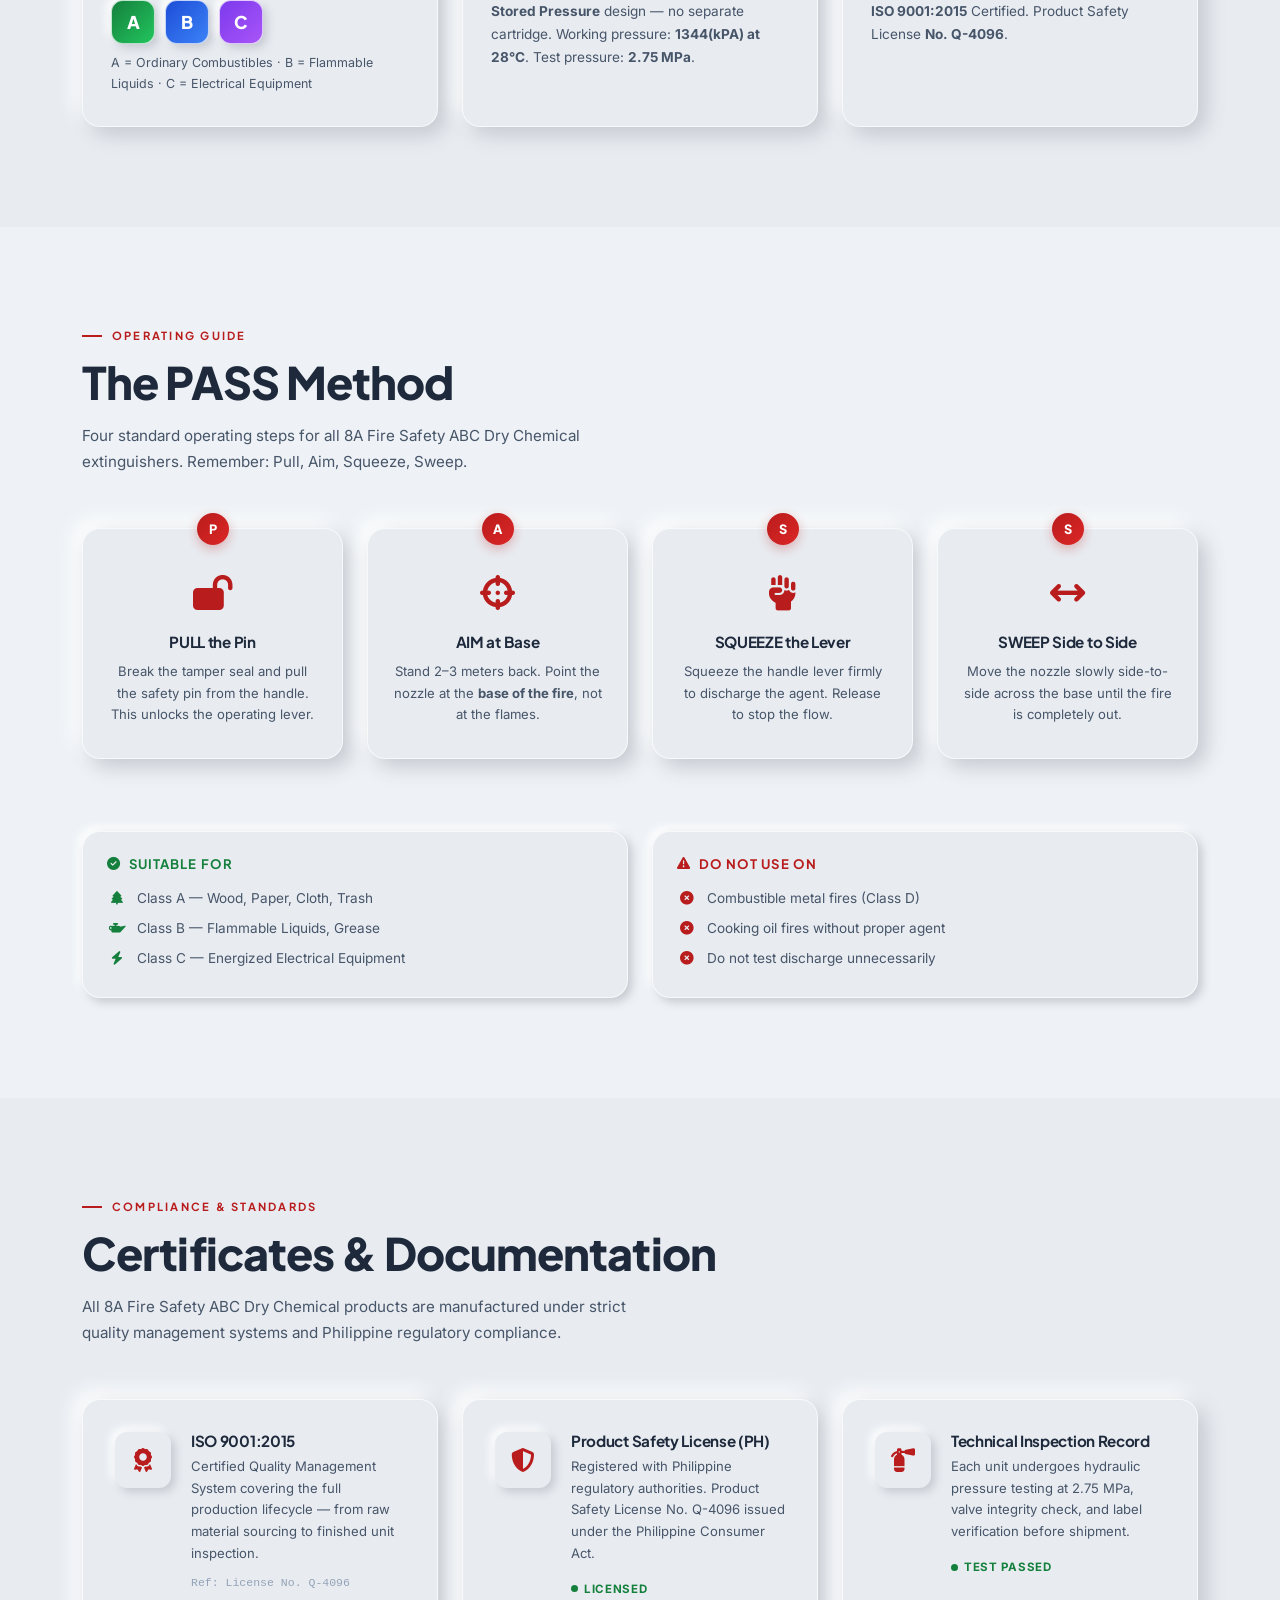
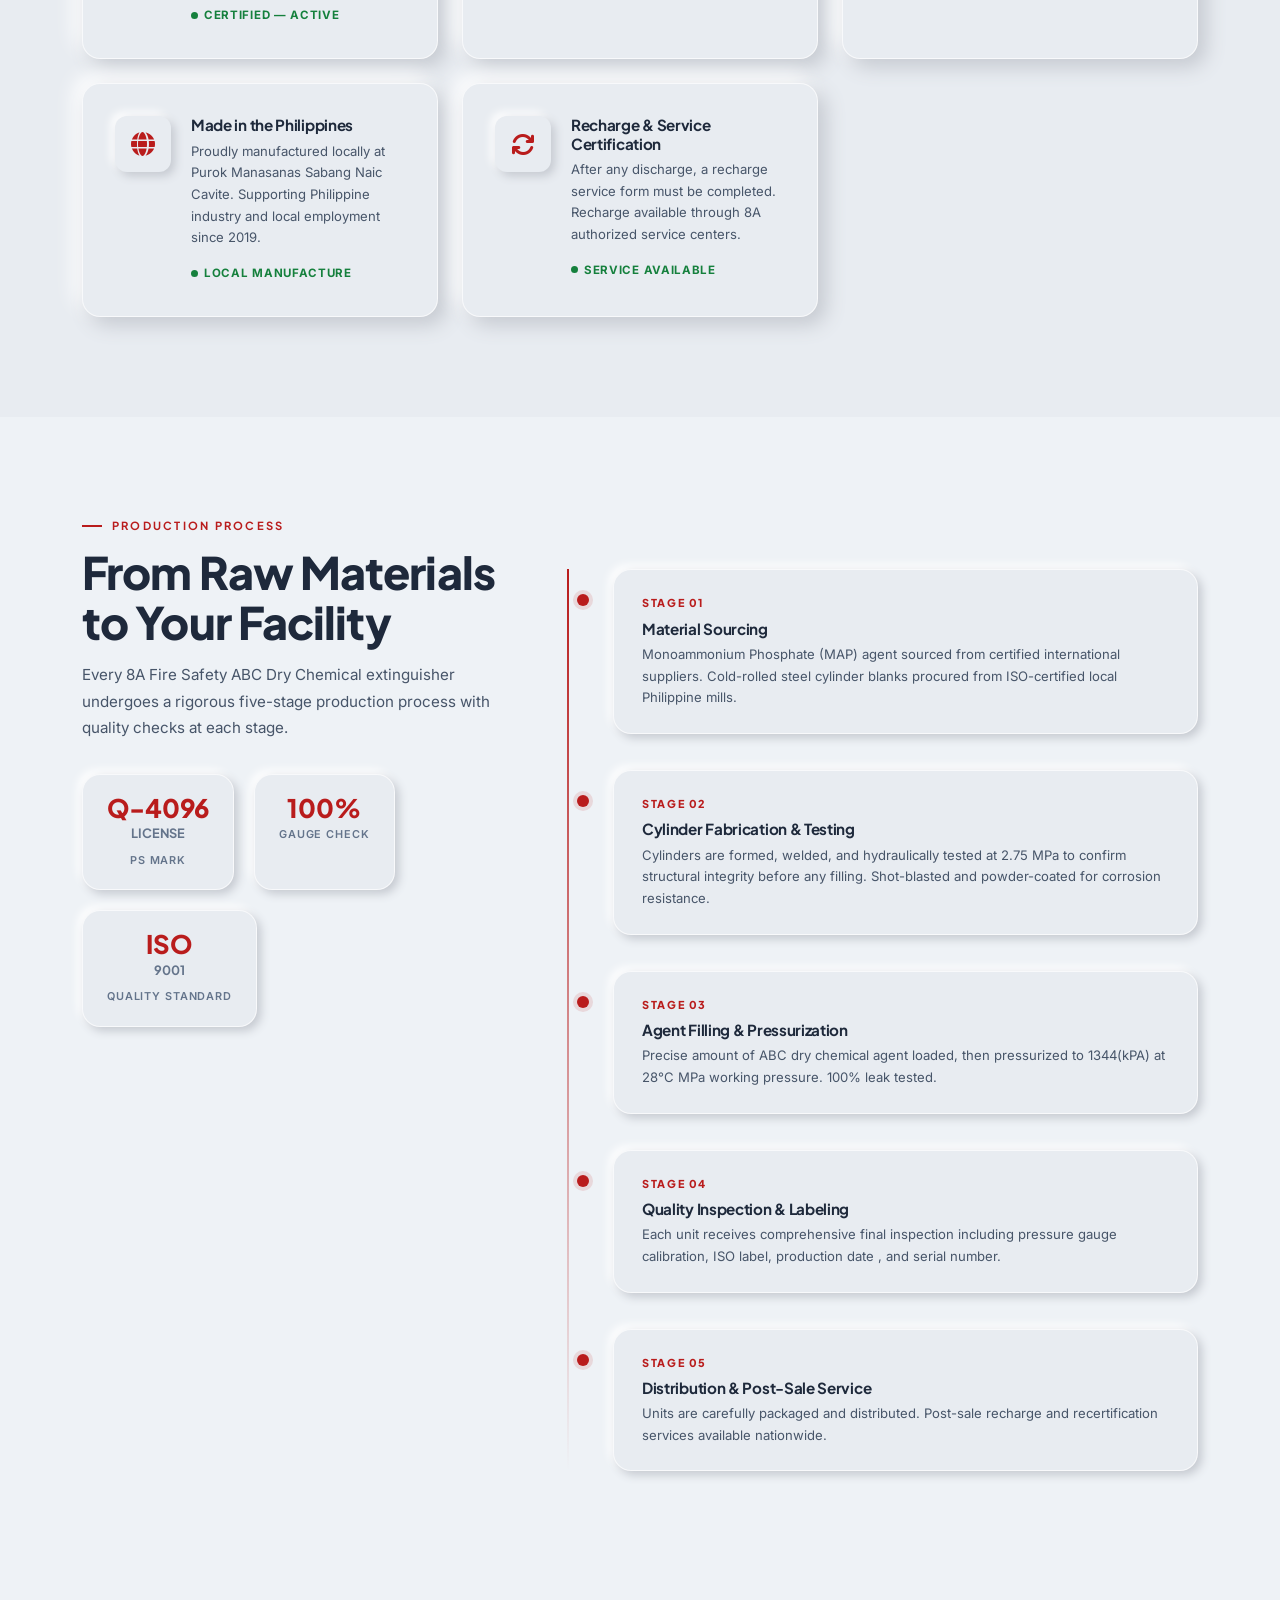
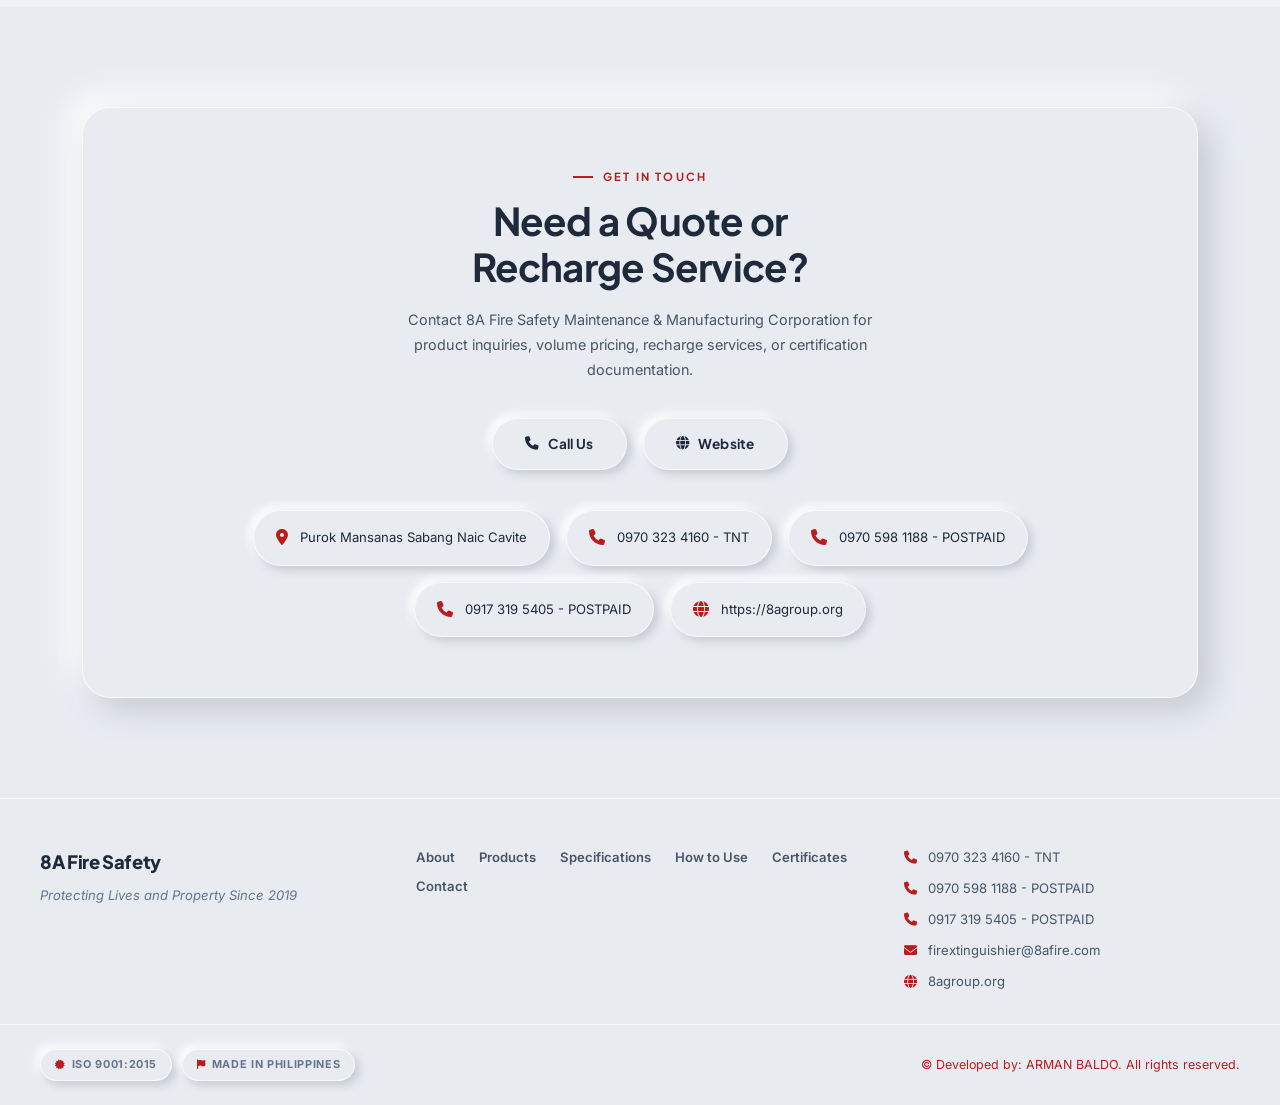
==== commit 6b72dfe6: "Update index.html" ====
--- a/index.html
+++ b/index.html
@@ -1029,7 +1029,10 @@
       </div>
       <div class="contact-details">
         <div class="contact-pill"><span class="icon"><i class="fa-solid fa-location-dot"></i></span><span>Purok Mansanas Sabang Naic Cavite</span></div>
-        <div class="contact-pill"><span class="icon"><i class="fa-solid fa-phone"></i></span><span>0956 001 8222</span></div>
+        <div class="contact-pill"><span class="icon"><i class="fa-solid fa-phone"></i></span><span>0970 323 4160 - TNT</span></div>
+         <div class="contact-pill"><span class="icon"><i class="fa-solid fa-phone"></i></span><span>0970 598 1188 - POSTPAID</span></div>
+          <div class="contact-pill"><span class="icon"><i class="fa-solid fa-phone"></i></span><span>0917 319 5405 - POSTPAID</span></div>
+        
         <div class="contact-pill"><span class="icon"><i class="fa-solid fa-globe"></i></span><span>https://8agroup.org</span></div>
       </div>
     </div>
@@ -1054,13 +1057,29 @@
       <a href="#contact">Contact</a>
     </div>
     <div class="footer-contact">
-      <a href="tel: 09560018222" class="footer-link"><i class="fa-solid fa-phone"></i> 0956 001 8222</a>
-      <a href="mailto: firextinguishier@8afire.com" class="footer-link"><i class="fa-solid fa-envelope"></i>firextinguishier@8afire.com</a>
-      <a href="https://8agroup.org" target="_blank" class="footer-link"><i class="fa-solid fa-globe"></i> 8agroup.org</a>
+        <a href="tel:09703234160" class="footer-link">
+            <i class="fa-solid fa-phone"></i> 0970 323 4160 - TNT
+        </a>
+
+        <a href="tel:09705981188" class="footer-link">
+            <i class="fa-solid fa-phone"></i> 0970 598 1188 - POSTPAID
+        </a>
+
+        <a href="tel:09173195405" class="footer-link">
+            <i class="fa-solid fa-phone"></i> 0917 319 5405 - POSTPAID
+        </a>
+
+        <a href="mailto:firextinguishier@8afire.com" class="footer-link">
+            <i class="fa-solid fa-envelope"></i> firextinguishier@8afire.com
+        </a>
+
+        <a href="https://8agroup.org" target="_blank" class="footer-link">
+            <i class="fa-solid fa-globe"></i> 8agroup.org
+        </a>
     </div>
   </div>
   <div class="footer-bottom">
-    <div class="footer-badges">
+    <div class="footer-badges"> 
       <span class="footer-badge"><i class="fa-solid fa-certificate"></i> ISO 9001:2015</span>
       <span class="footer-badge"><i class="fa-solid fa-flag"></i> Made in Philippines</span>
     </div>
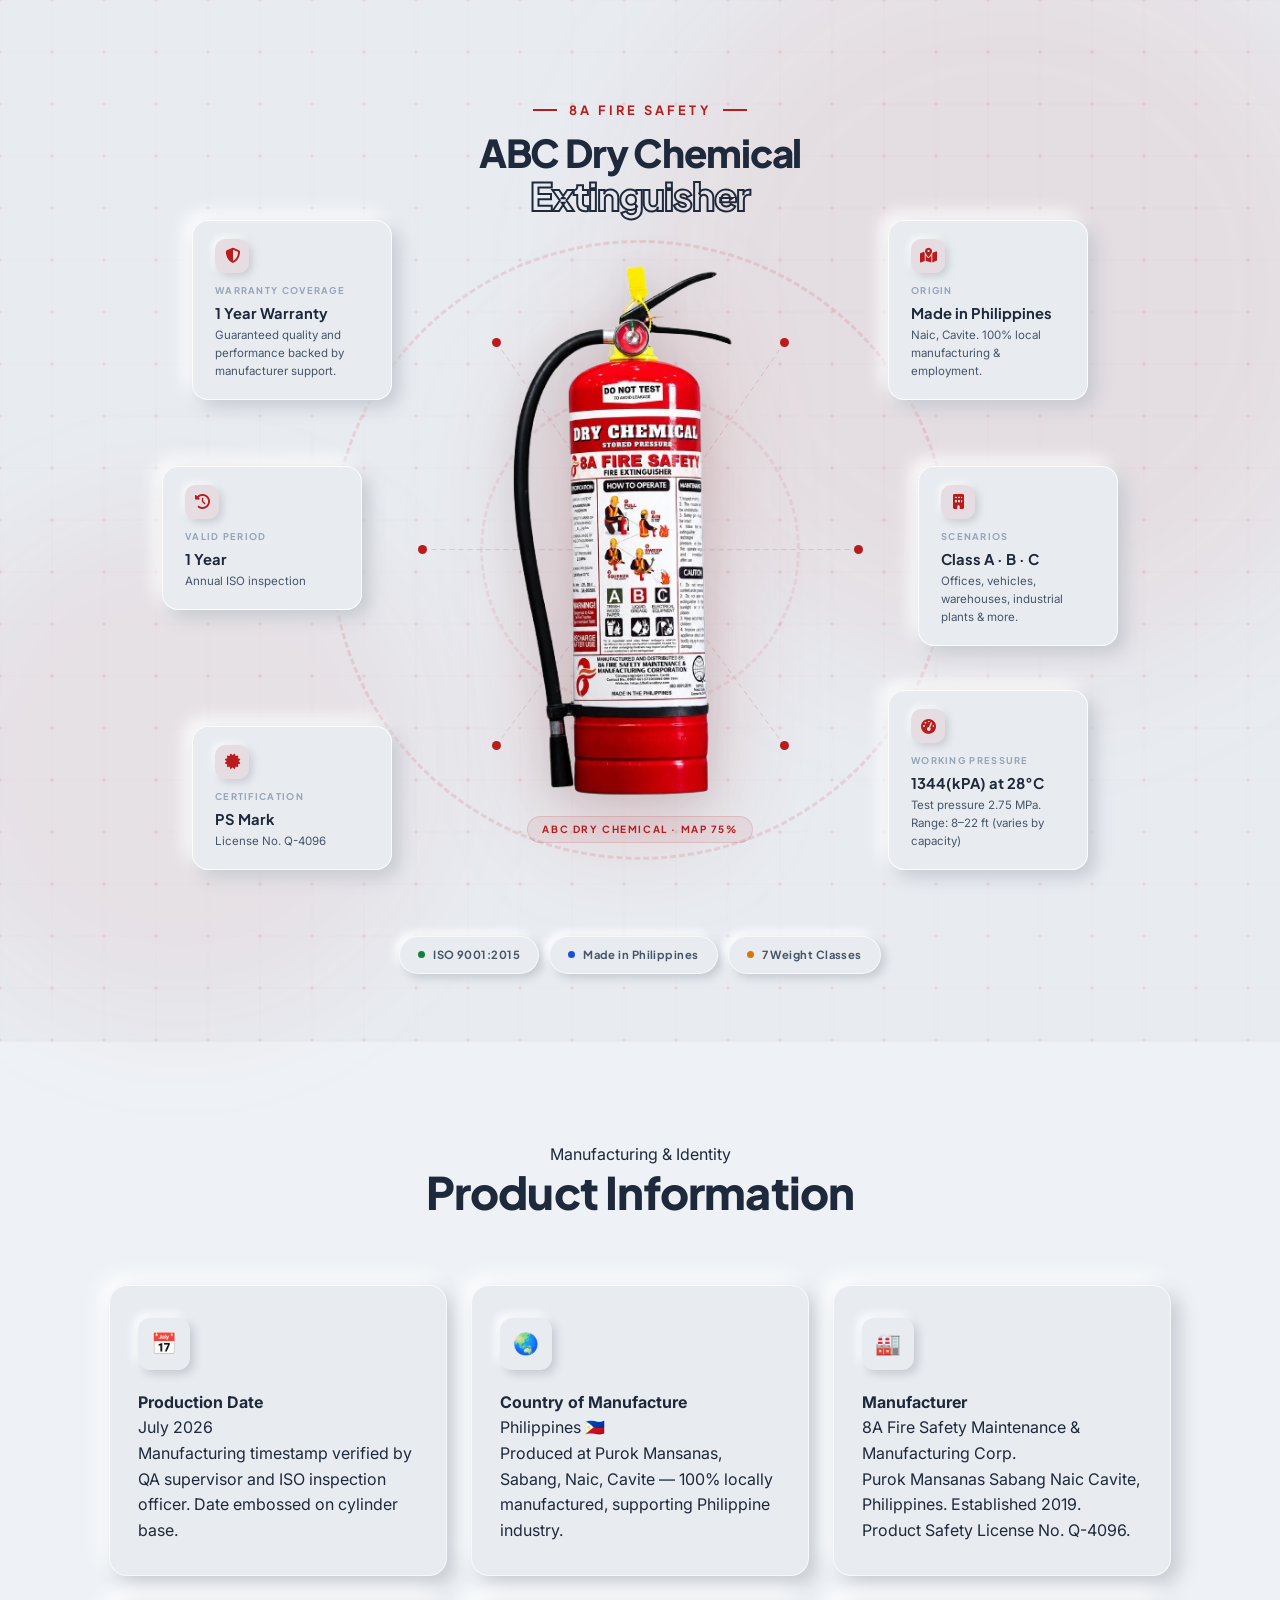
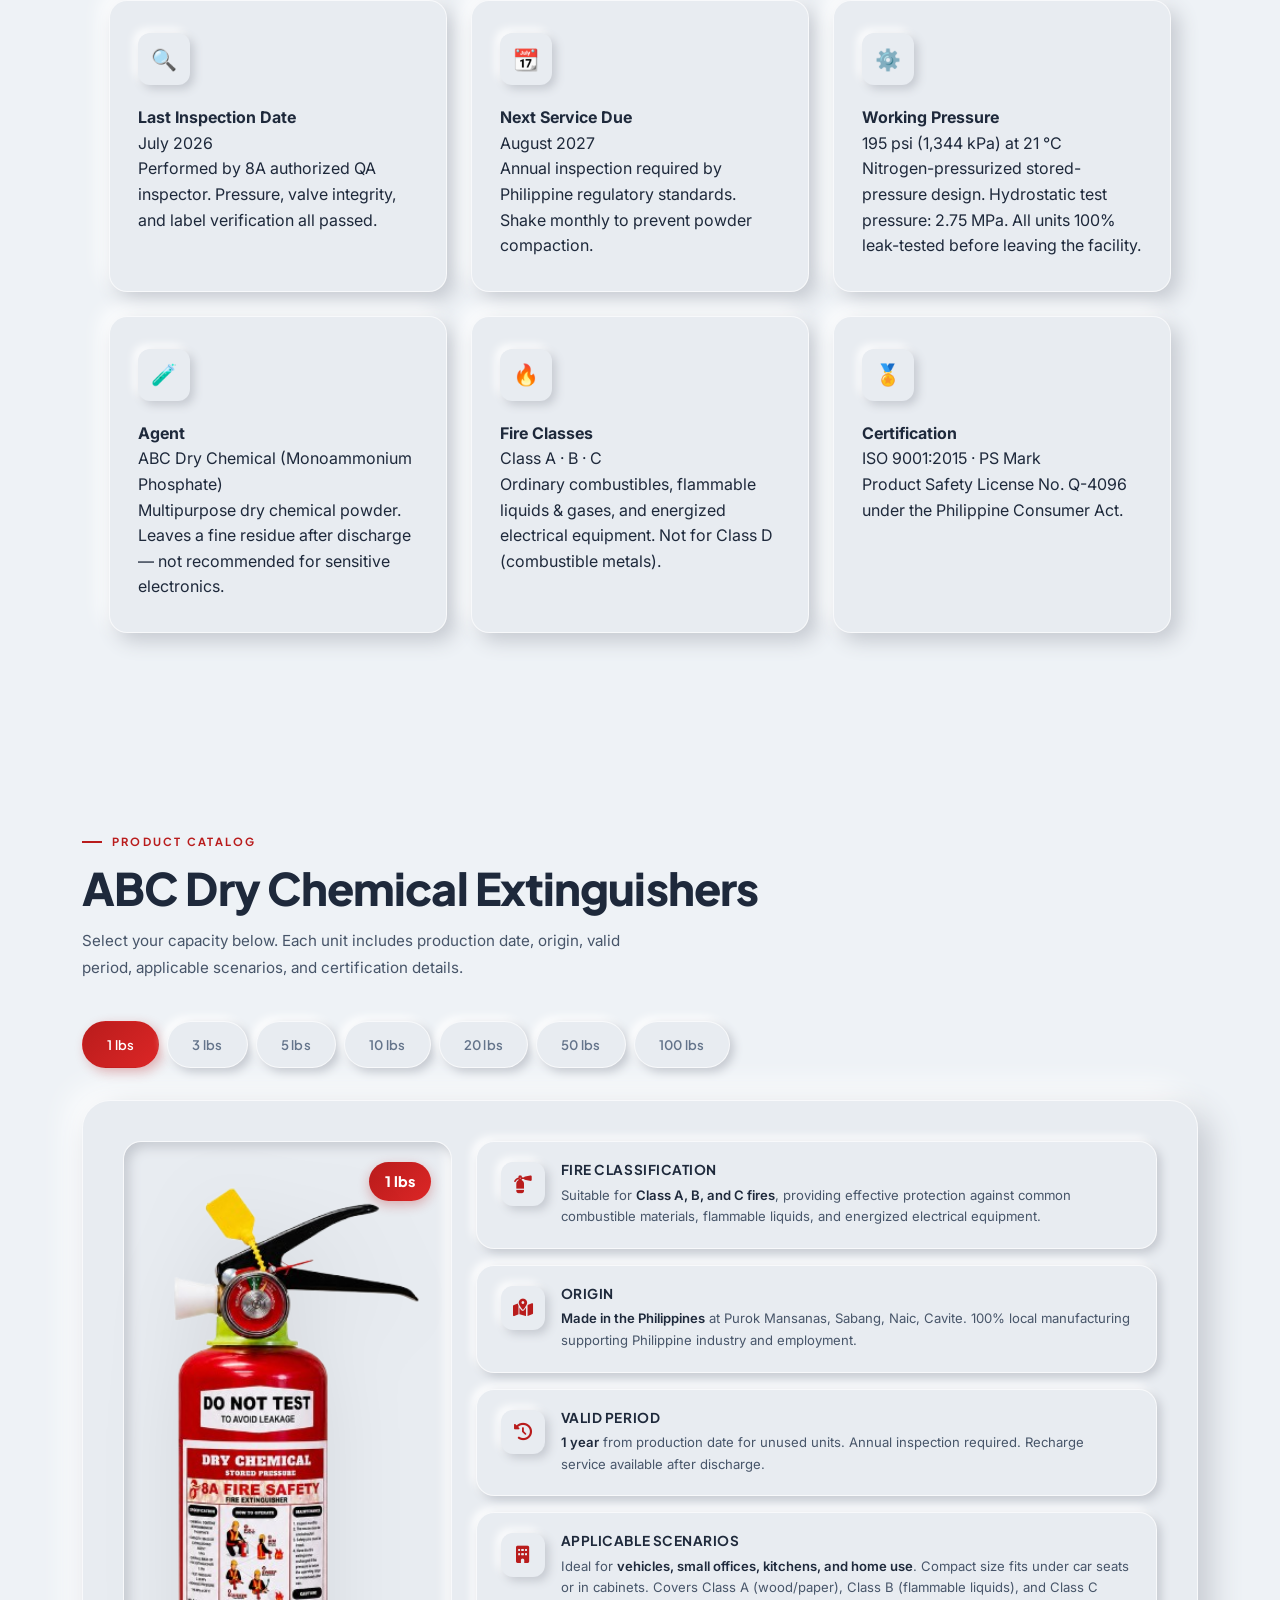
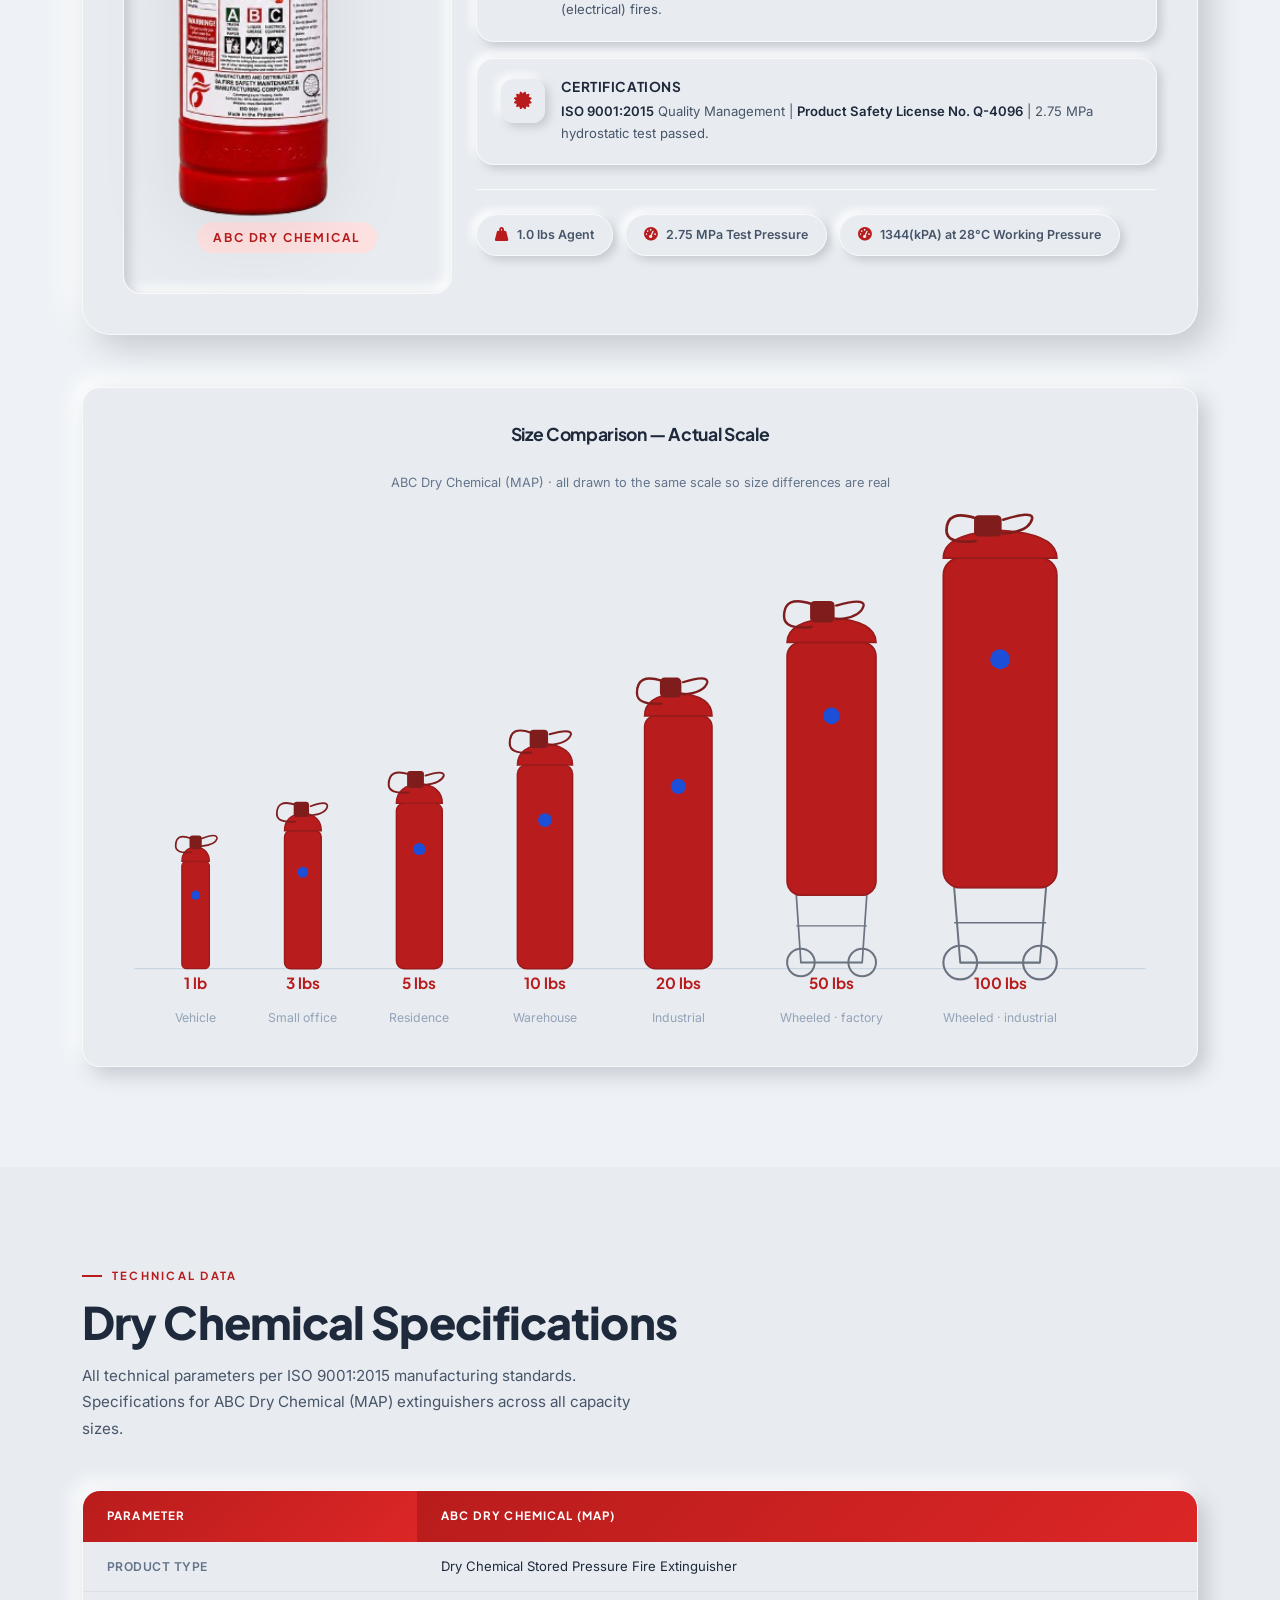
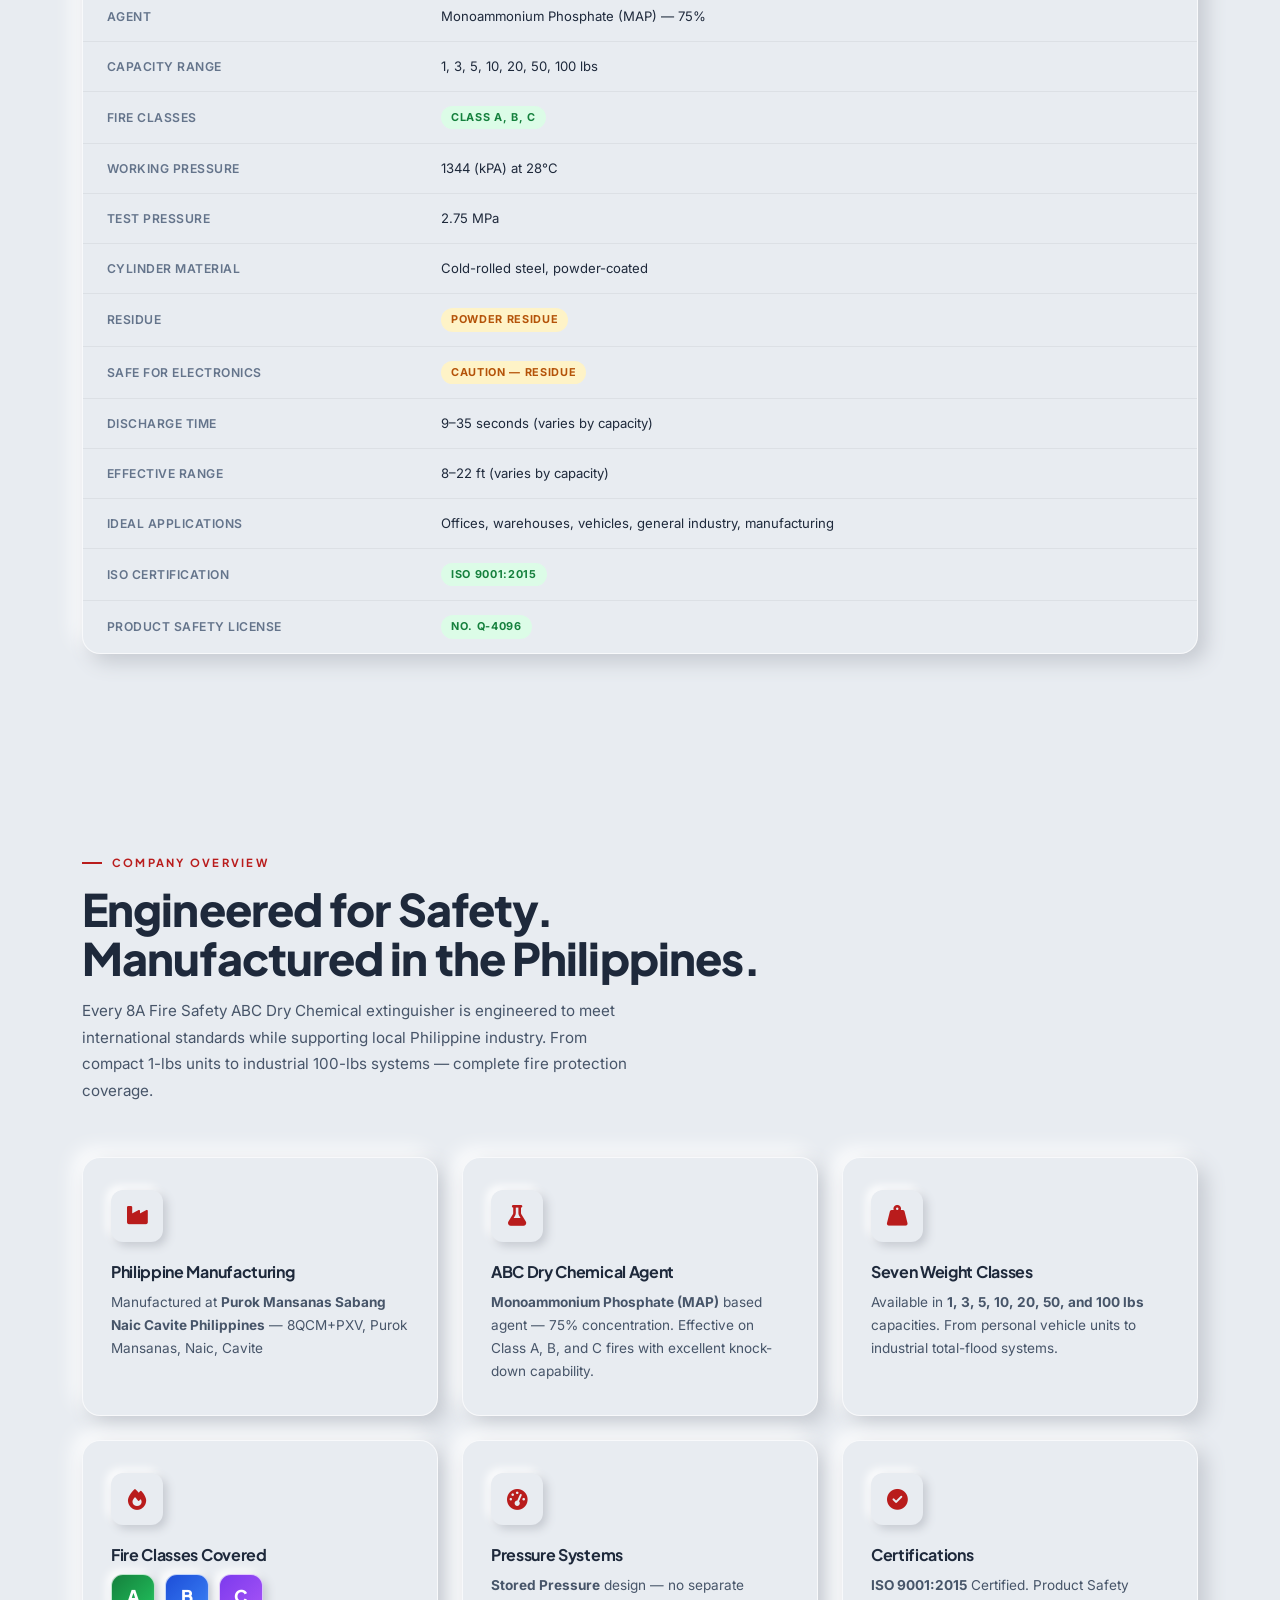
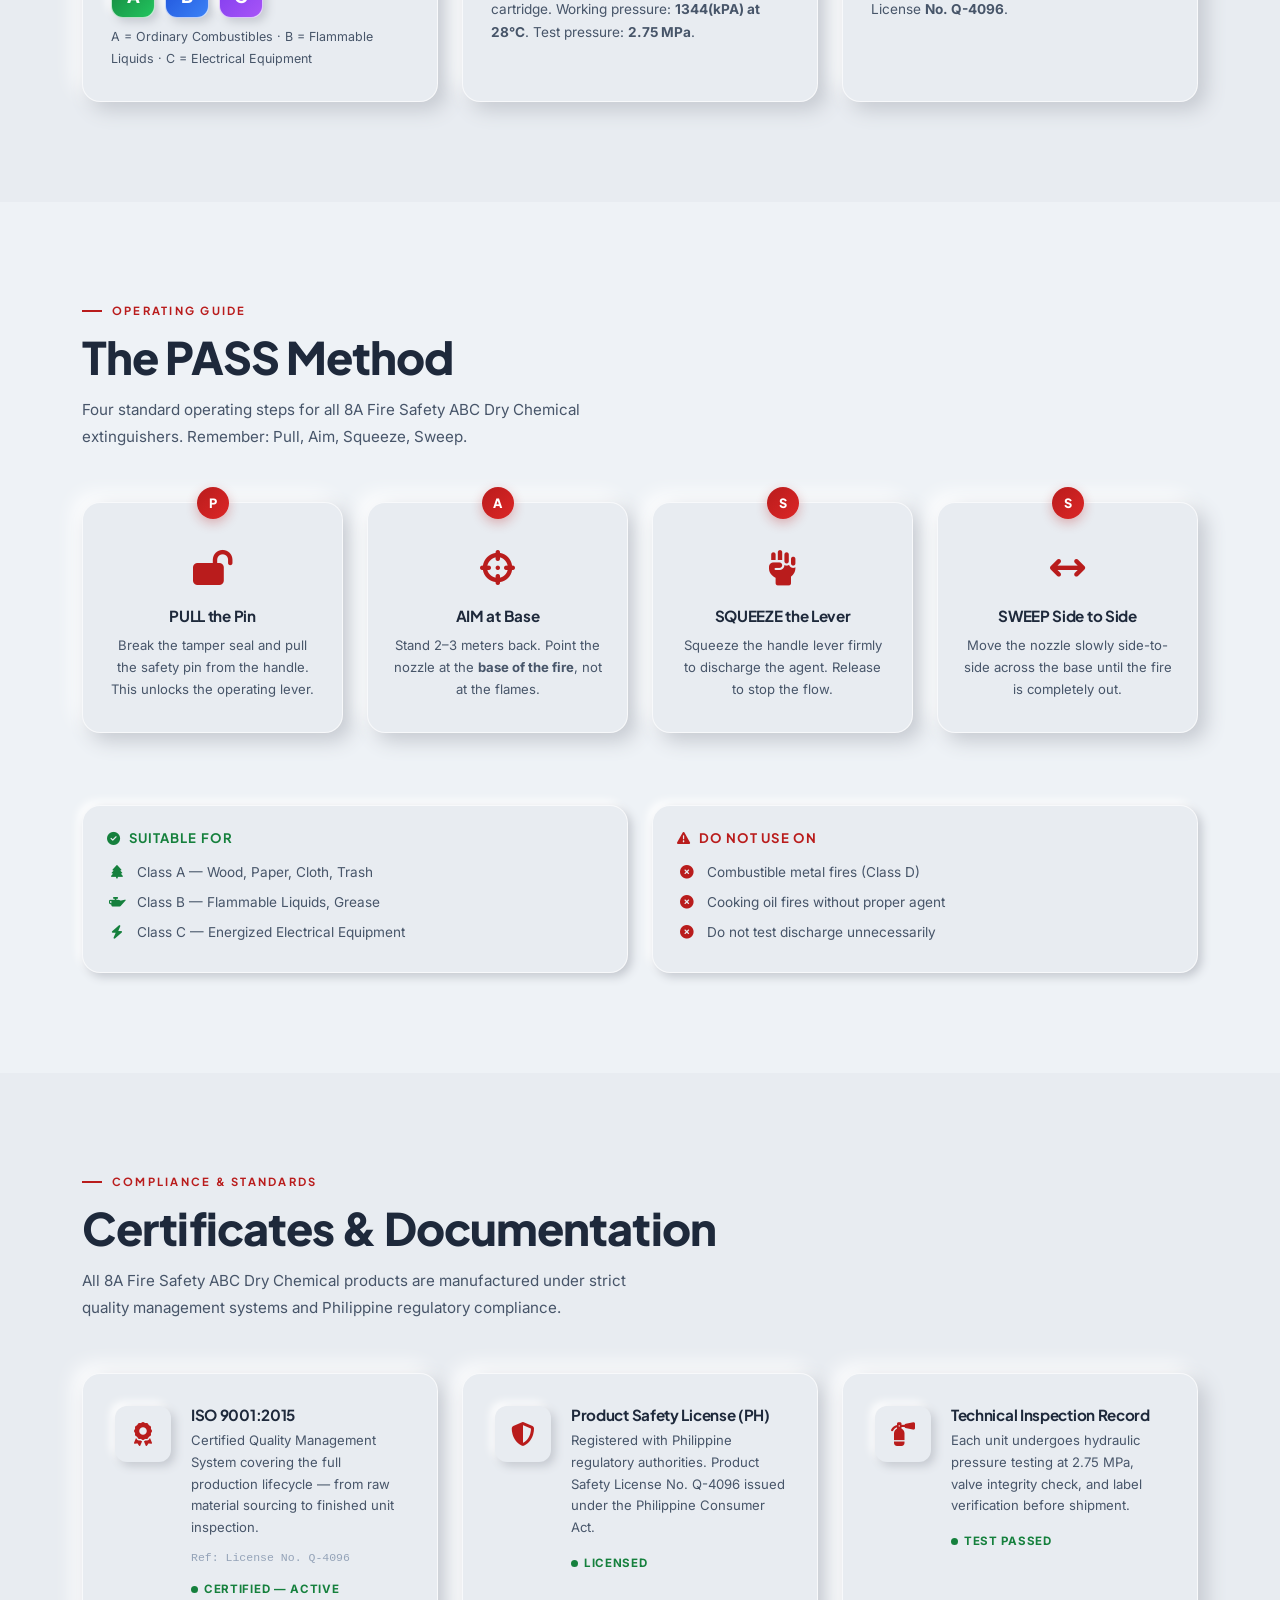
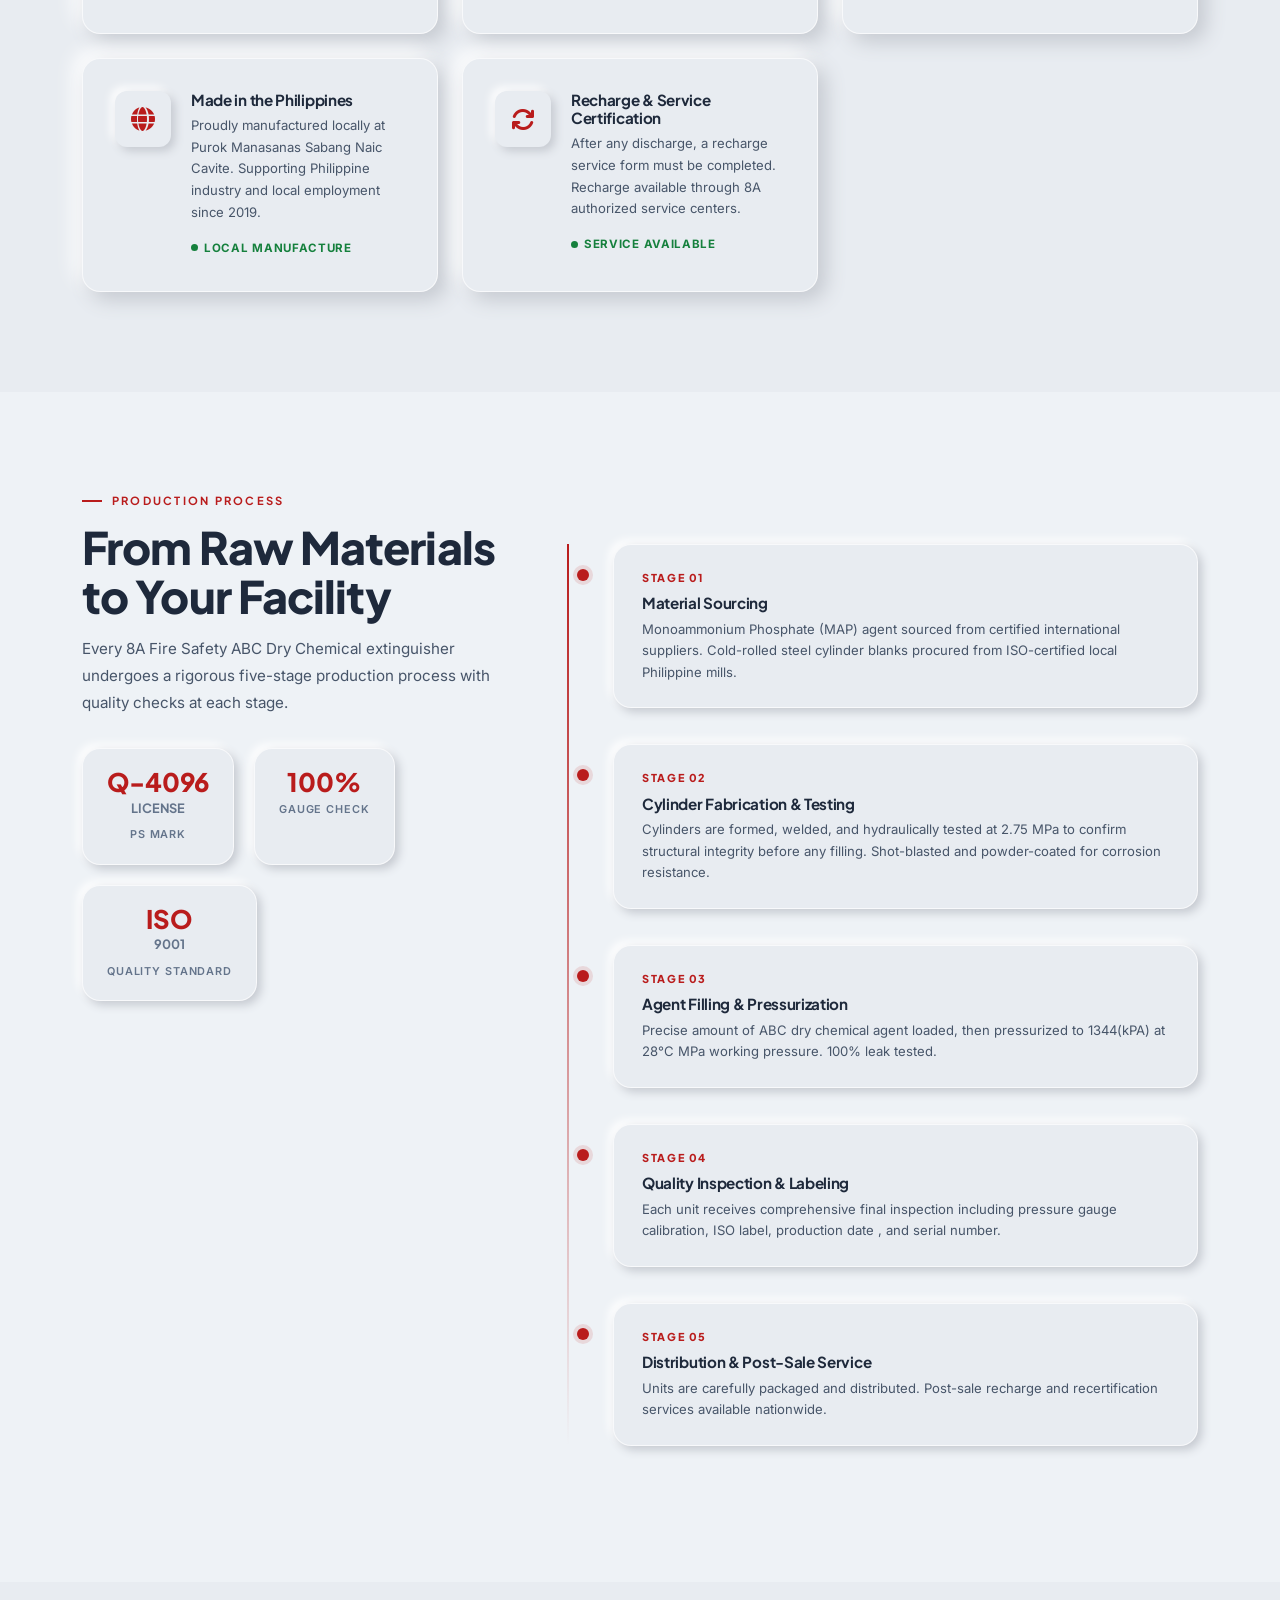
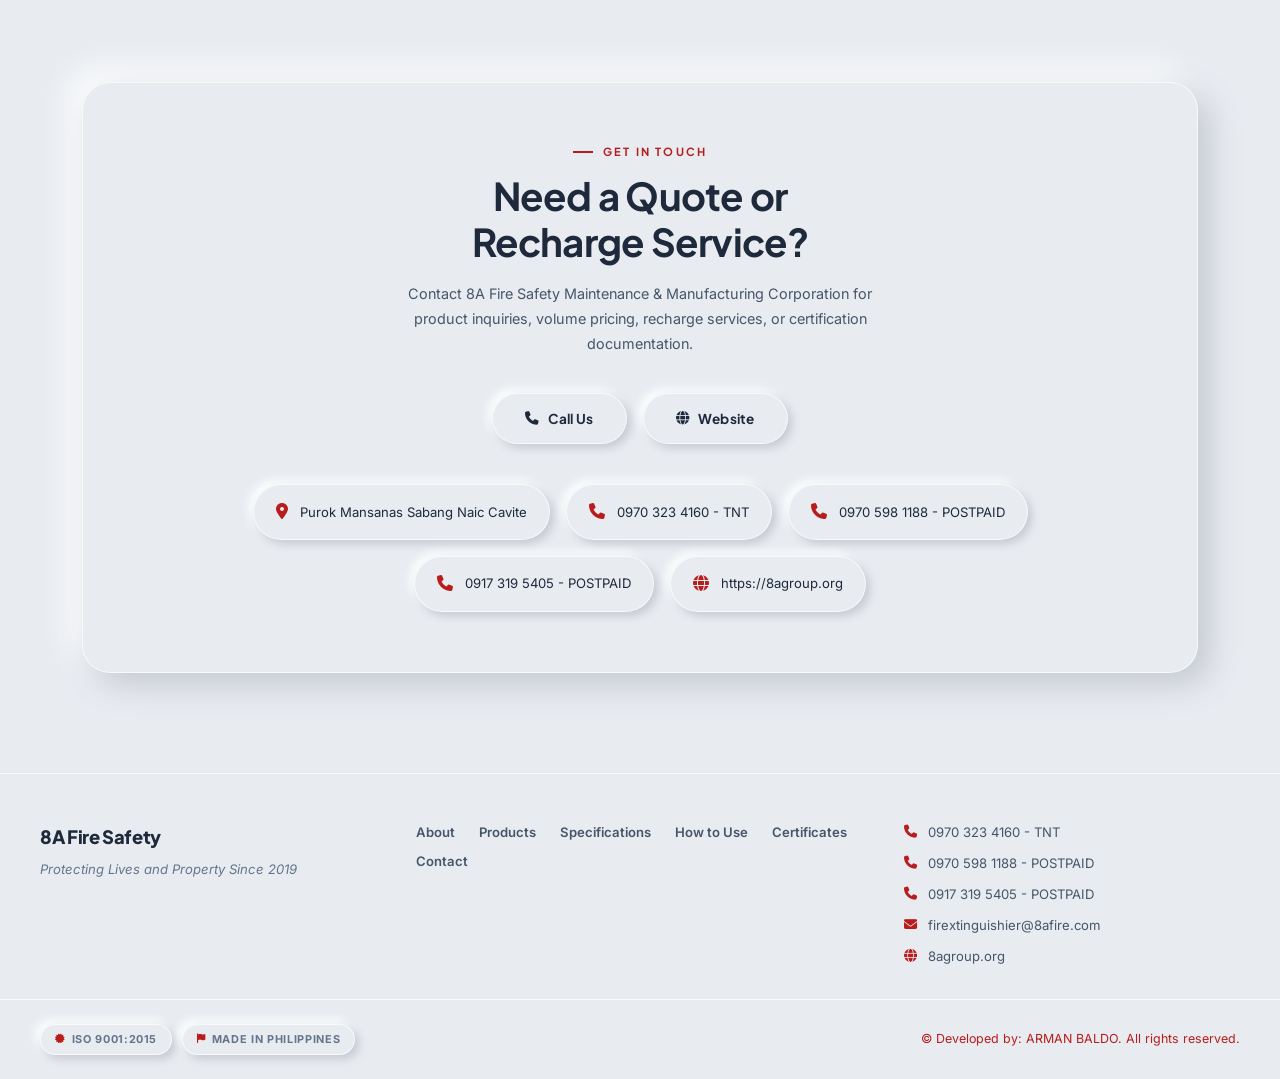
==== commit b1d4f037: "Fix typo in service due date value" ====
--- a/index.html
+++ b/index.html
@@ -176,7 +176,7 @@
       <div class="info-card">
         <div class="ic-icon">📆</div>
         <div class="ic-label" style="font-weight:700;">Next Service Due</div>
-        <div class="ic-value">August 2027</div>F
+        <div class="ic-value">August 2027</div>
         <div class="ic-detail">Annual inspection required by Philippine regulatory standards. Shake monthly to prevent powder compaction.</div>
       </div>
 
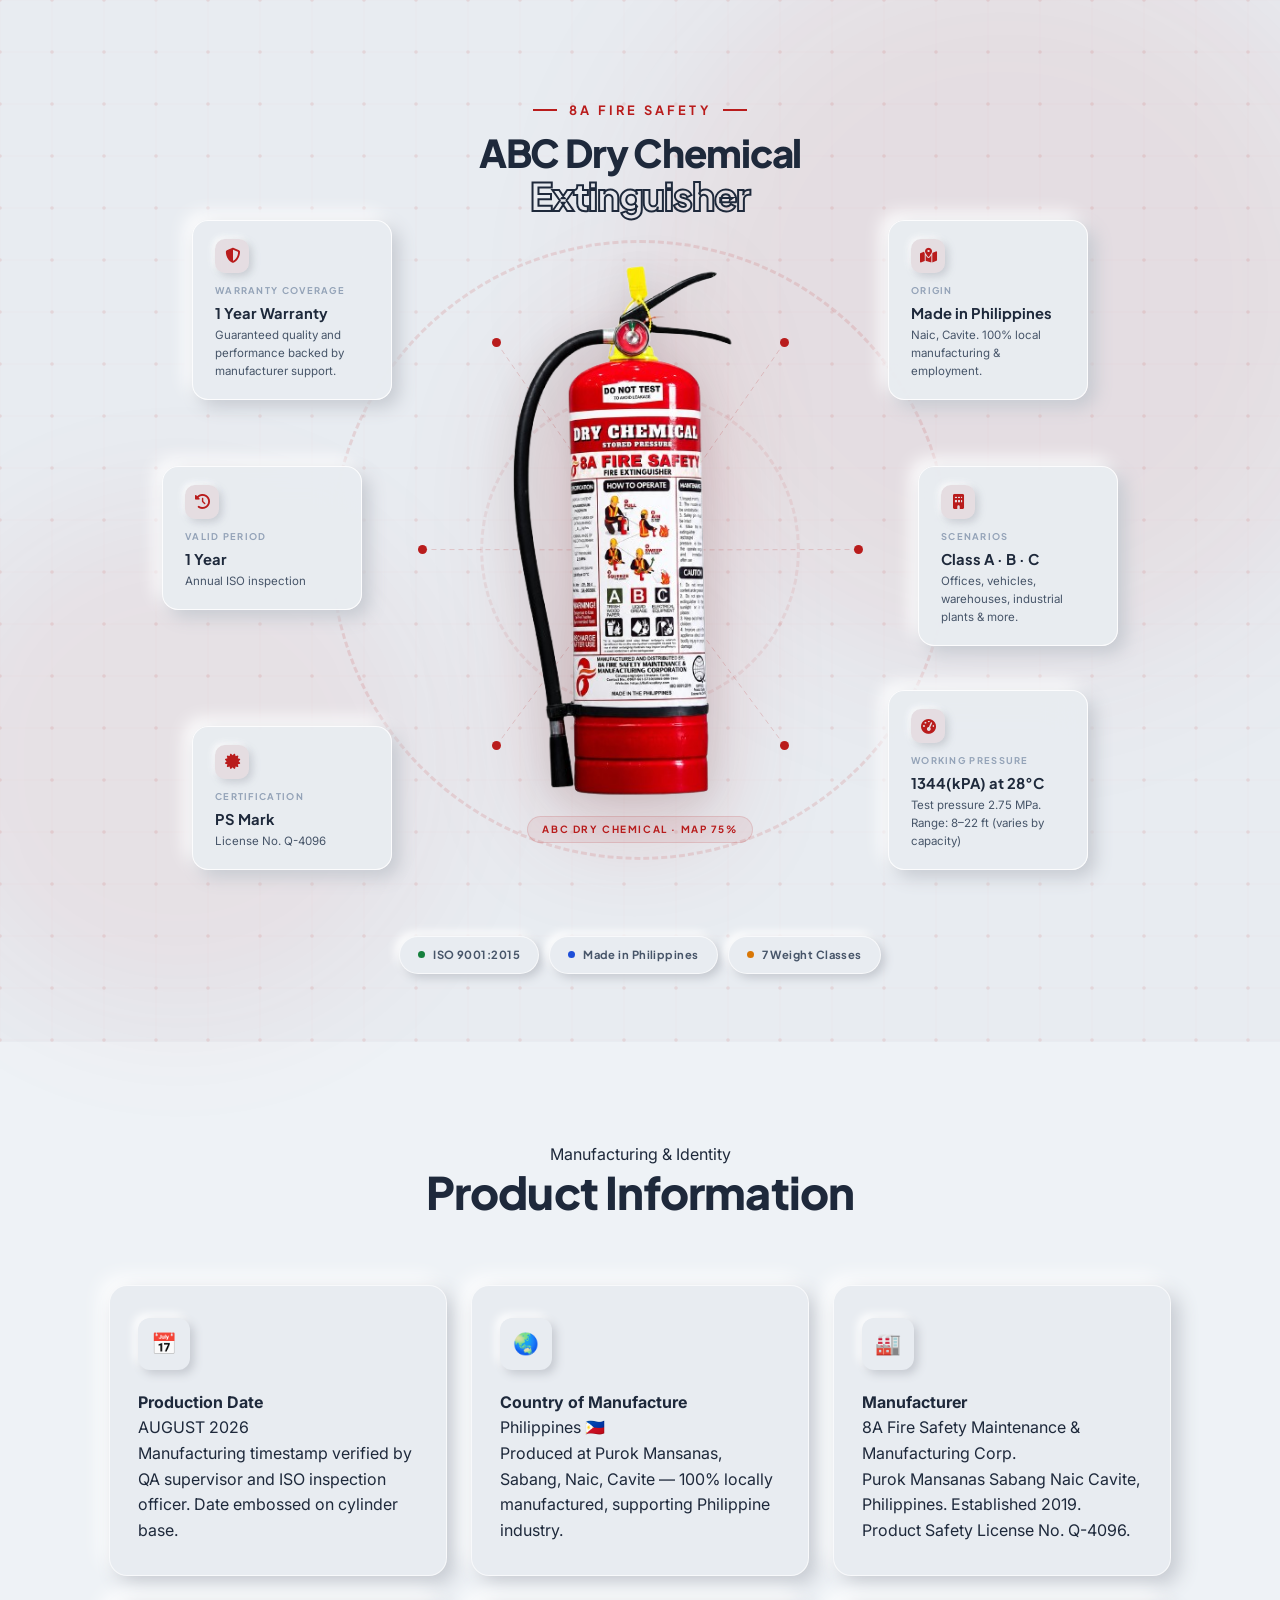
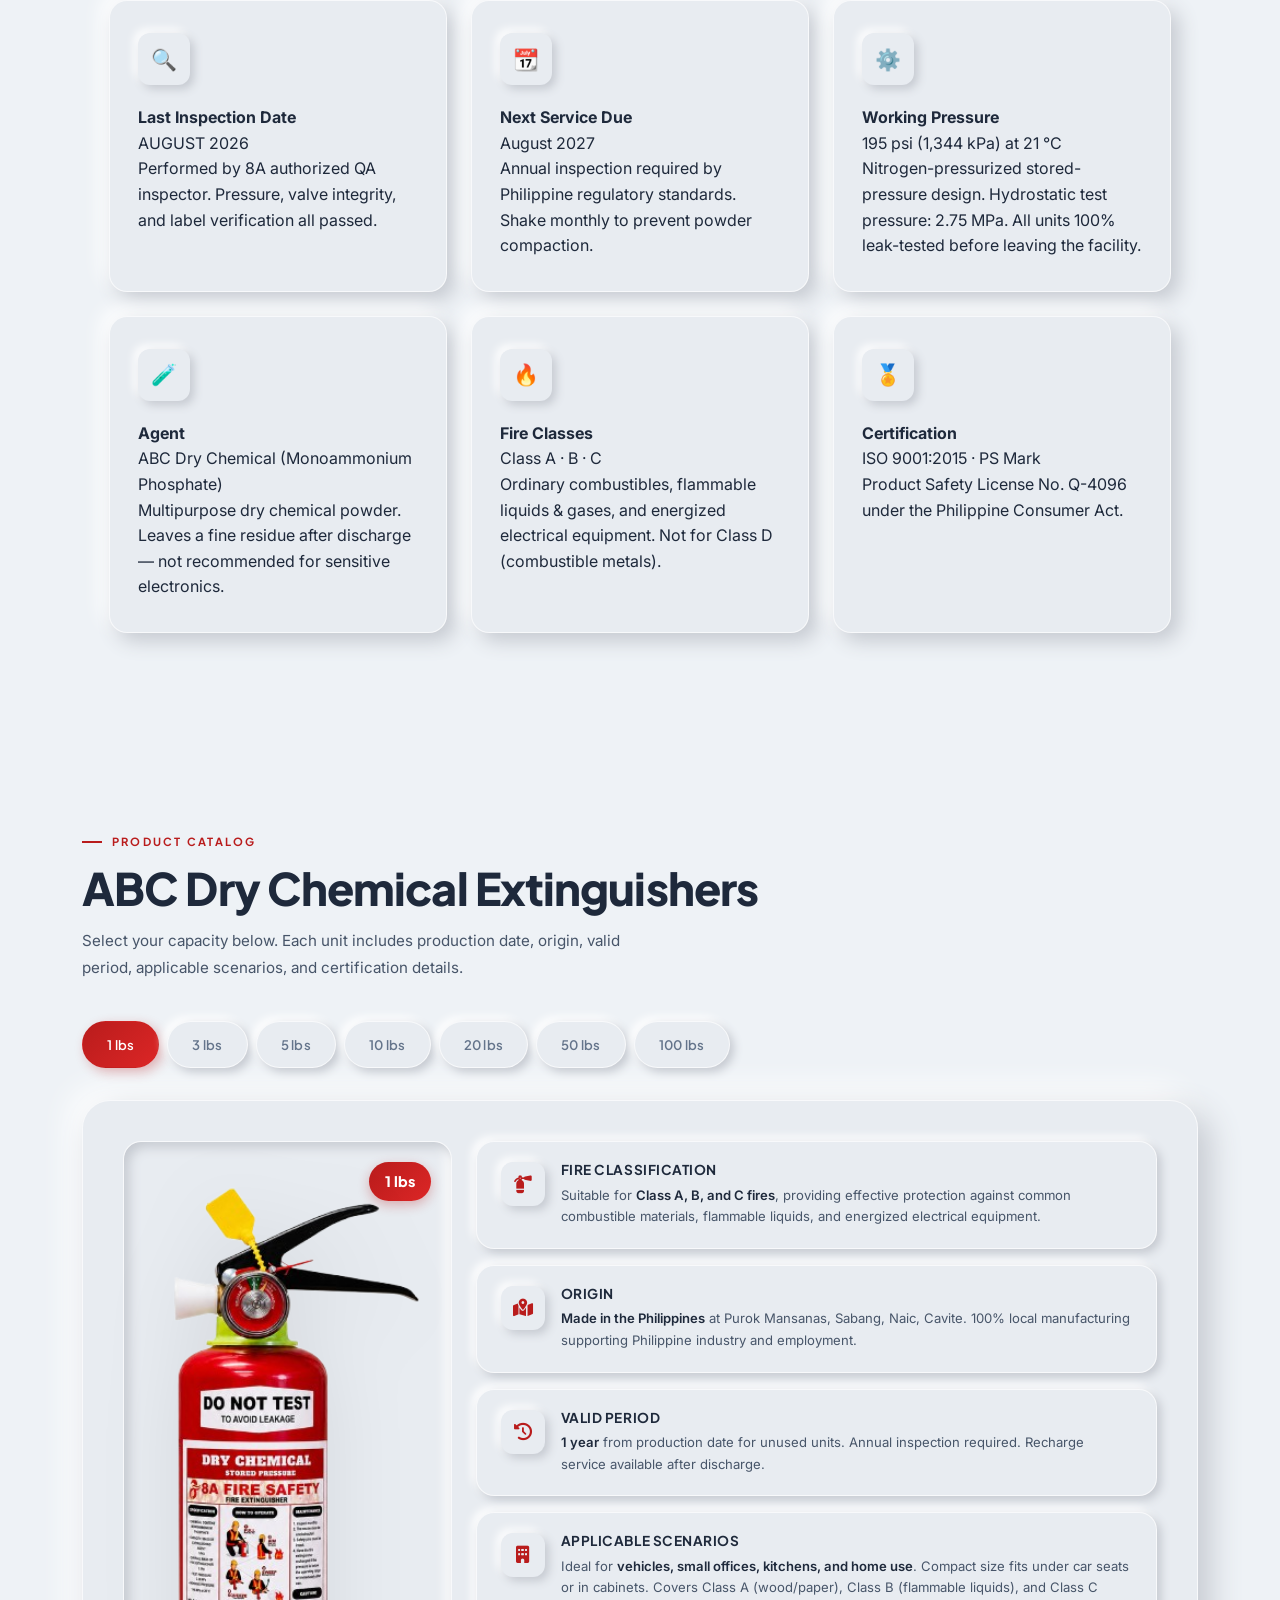
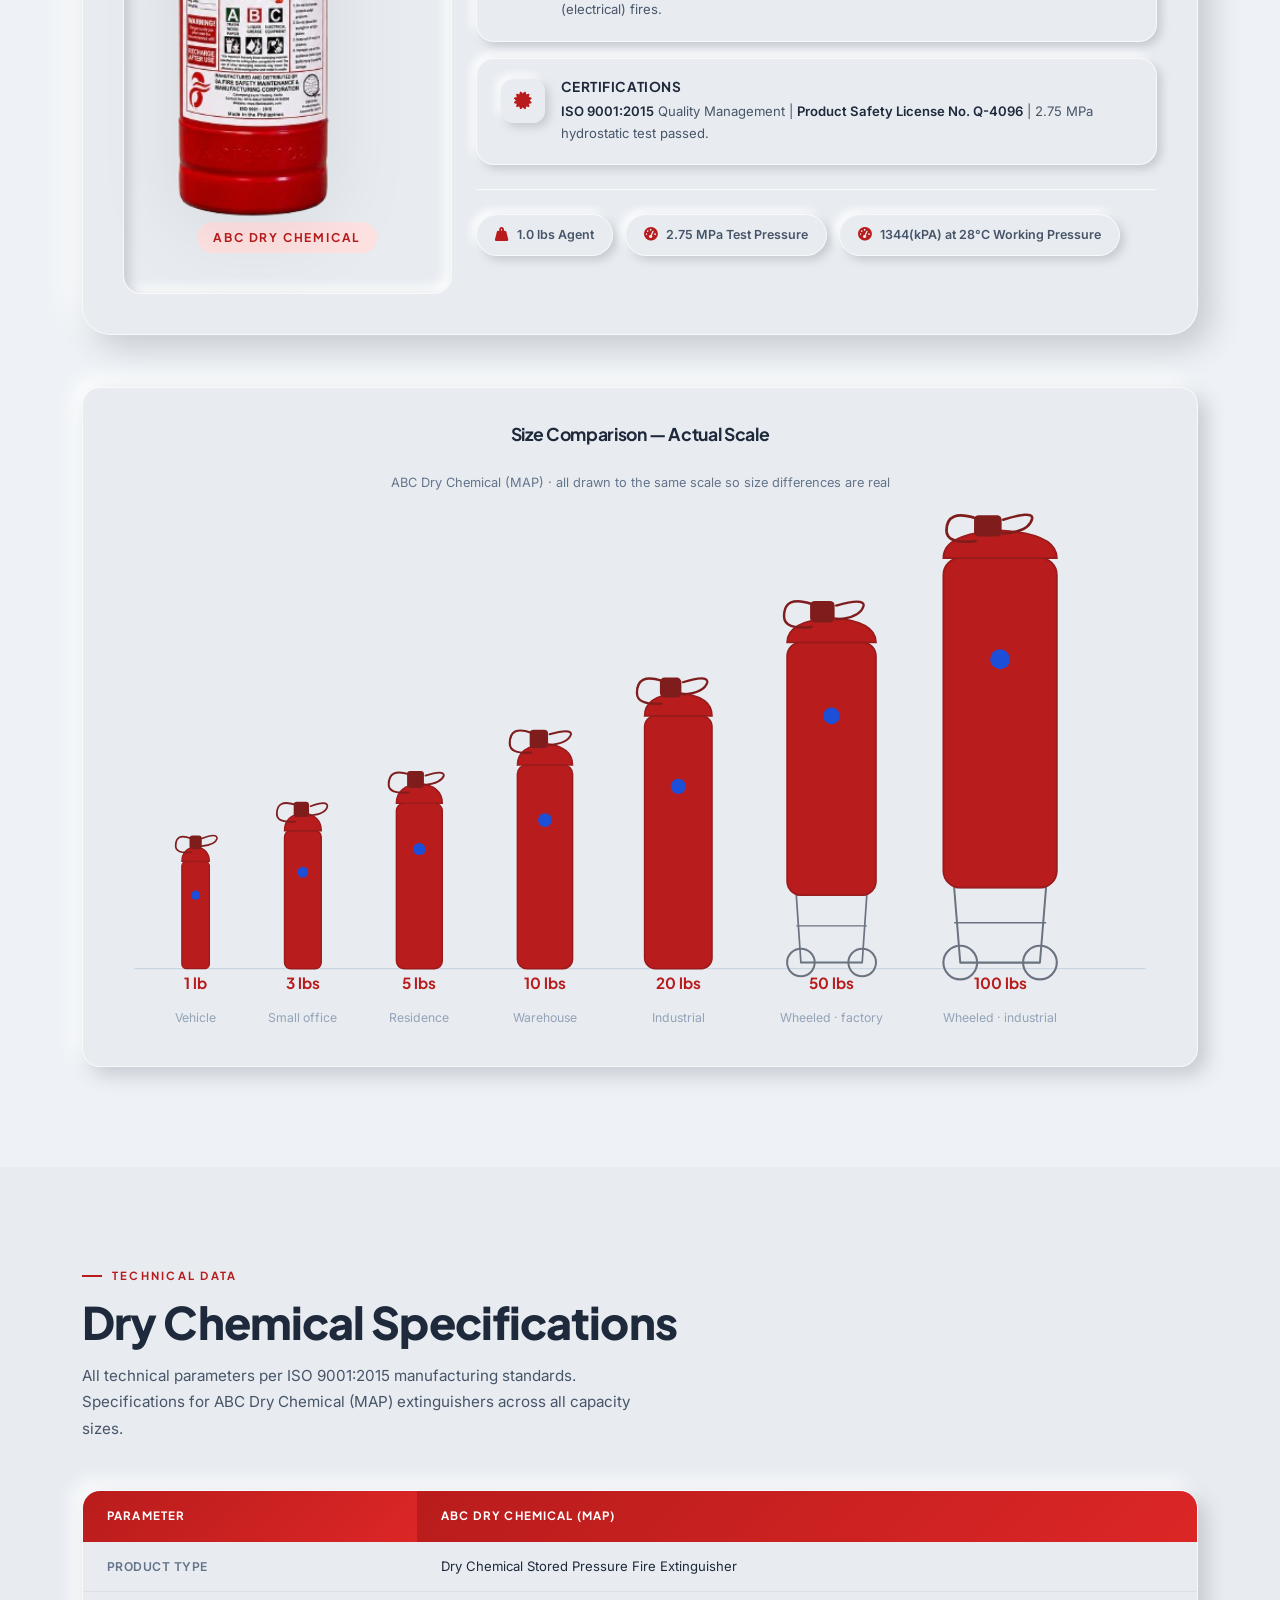
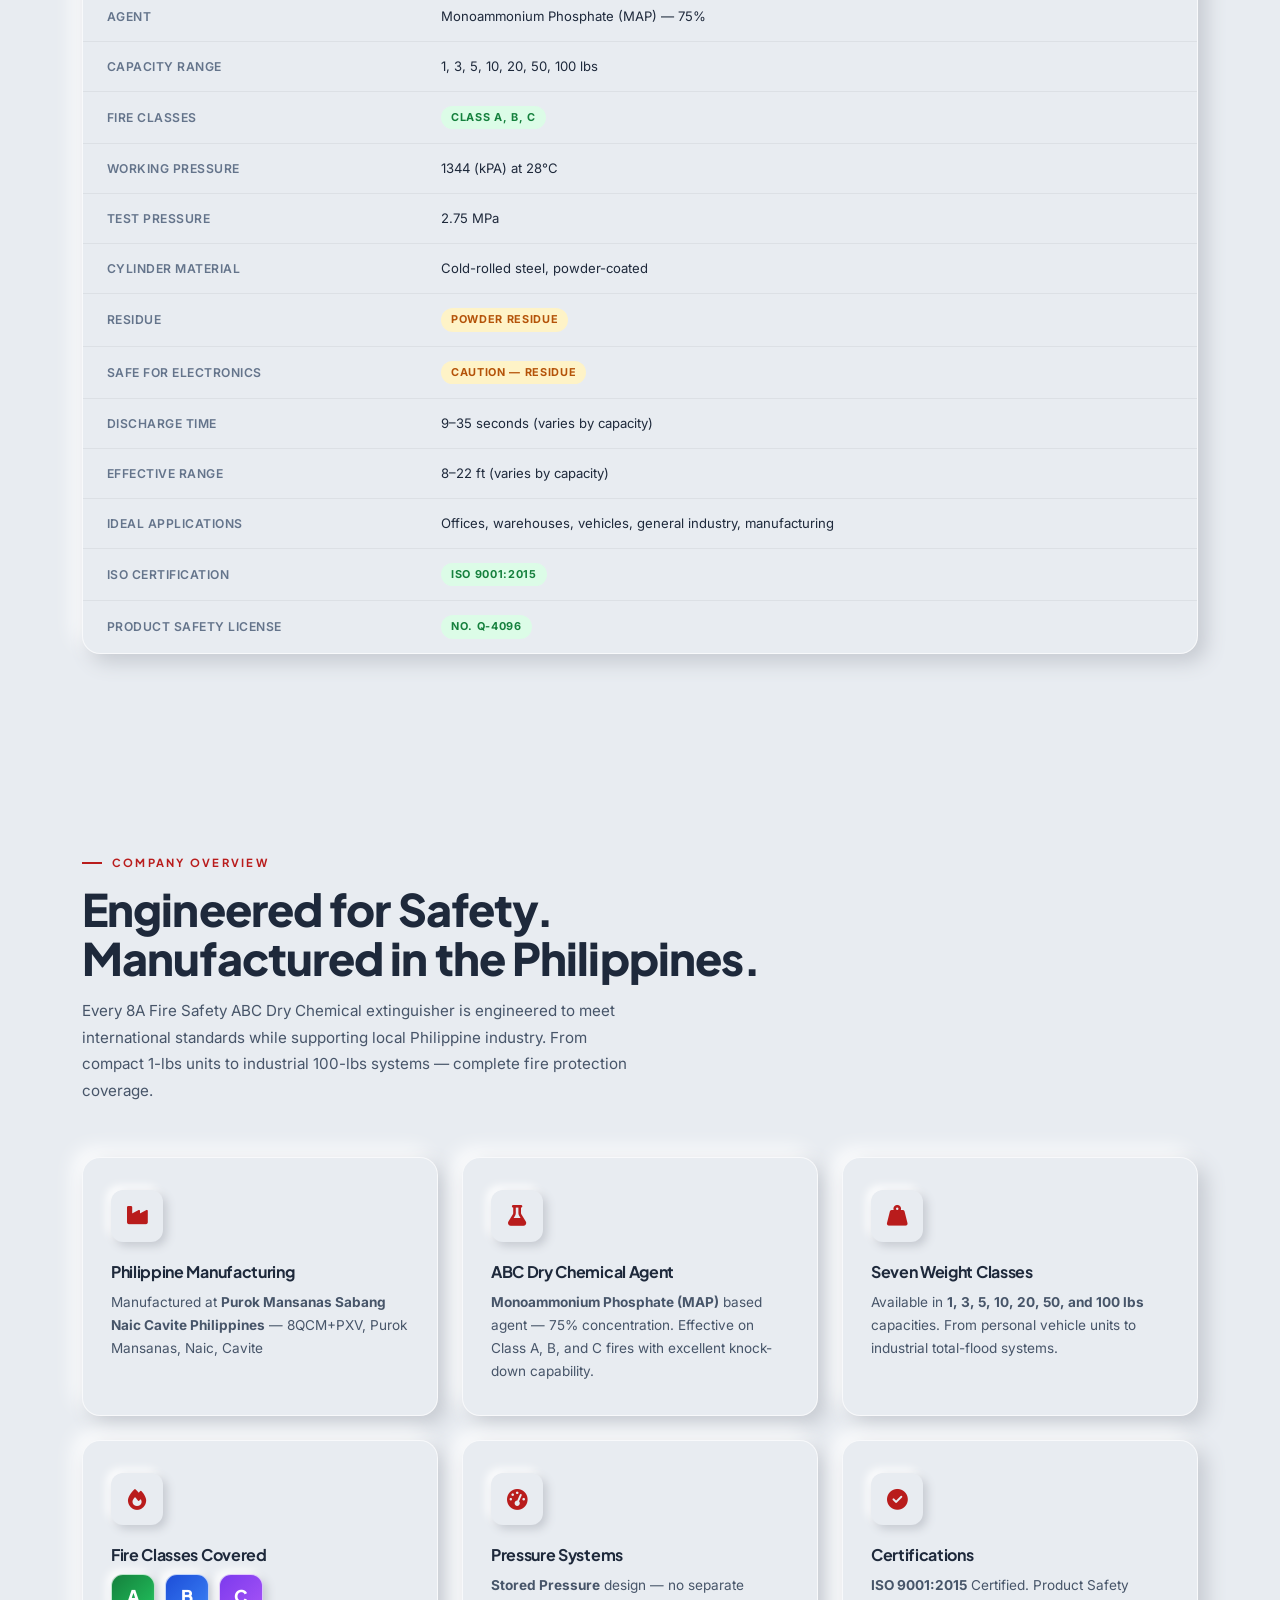
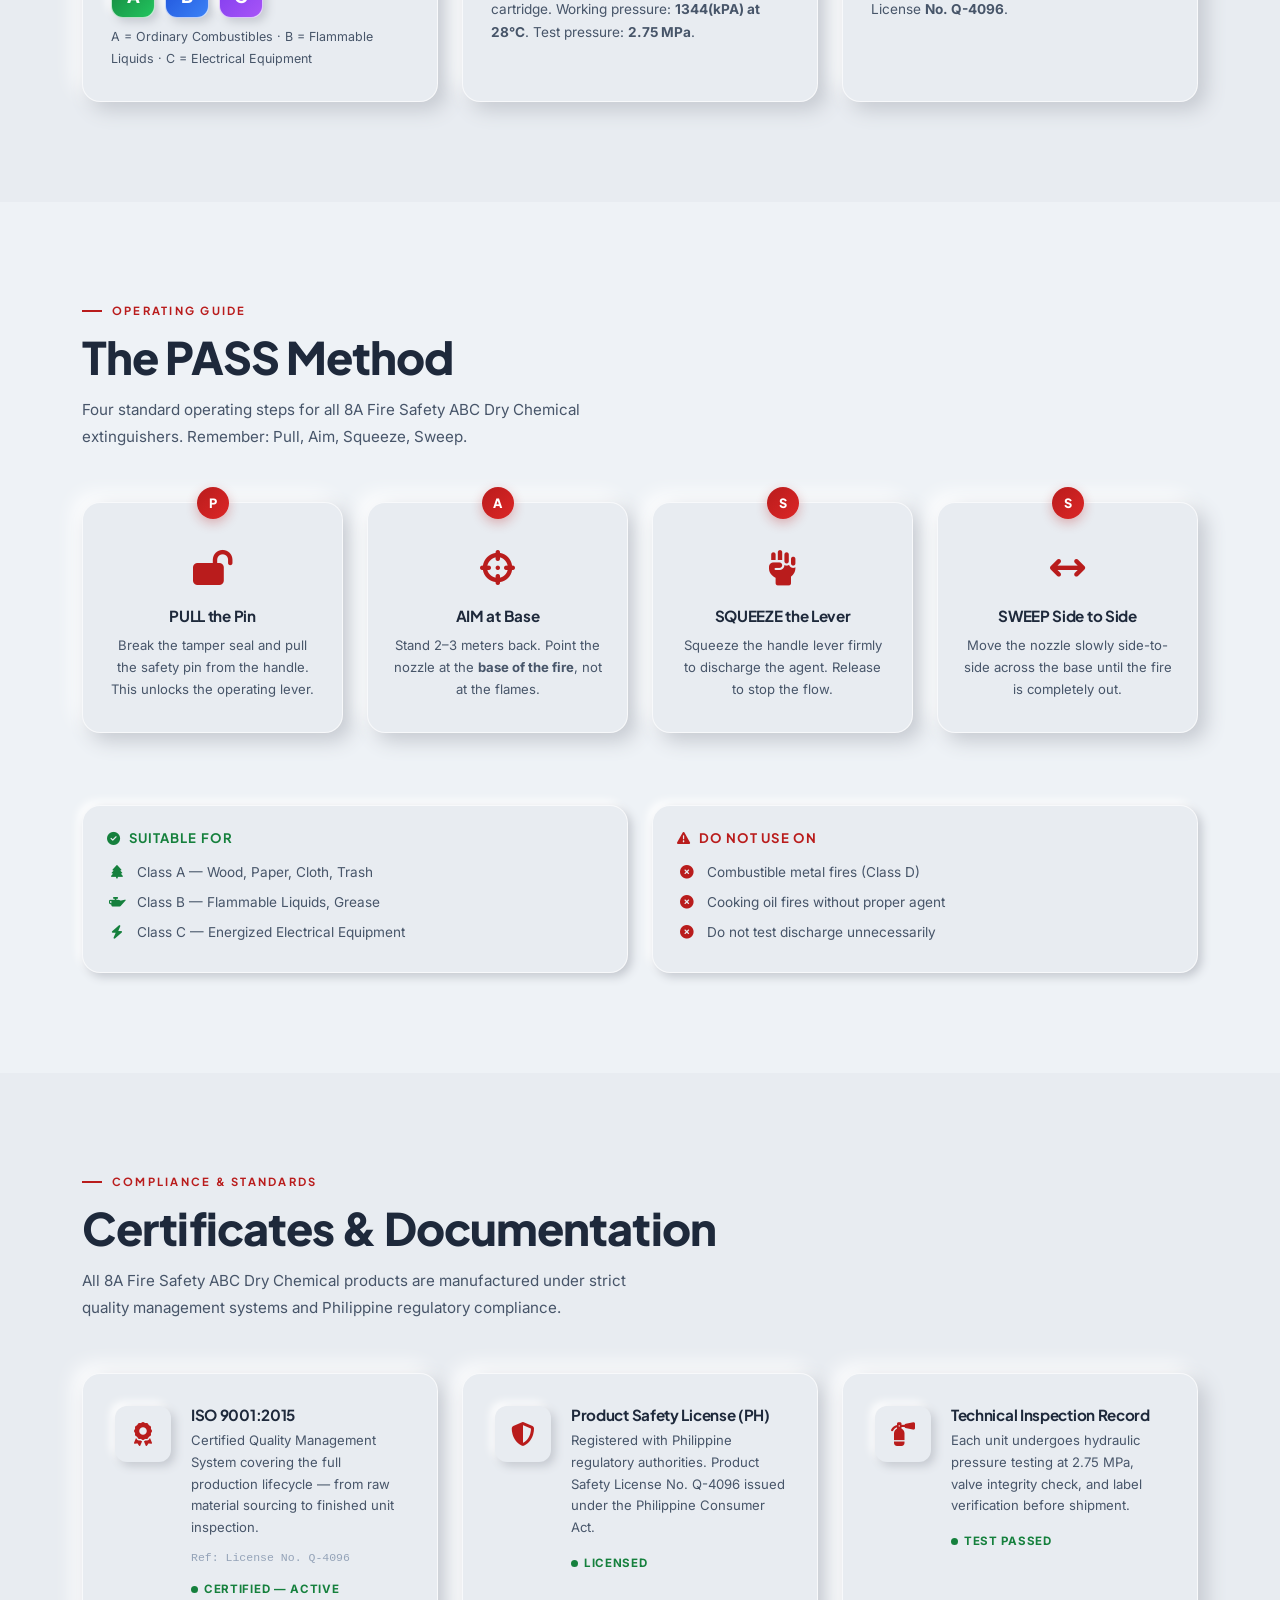
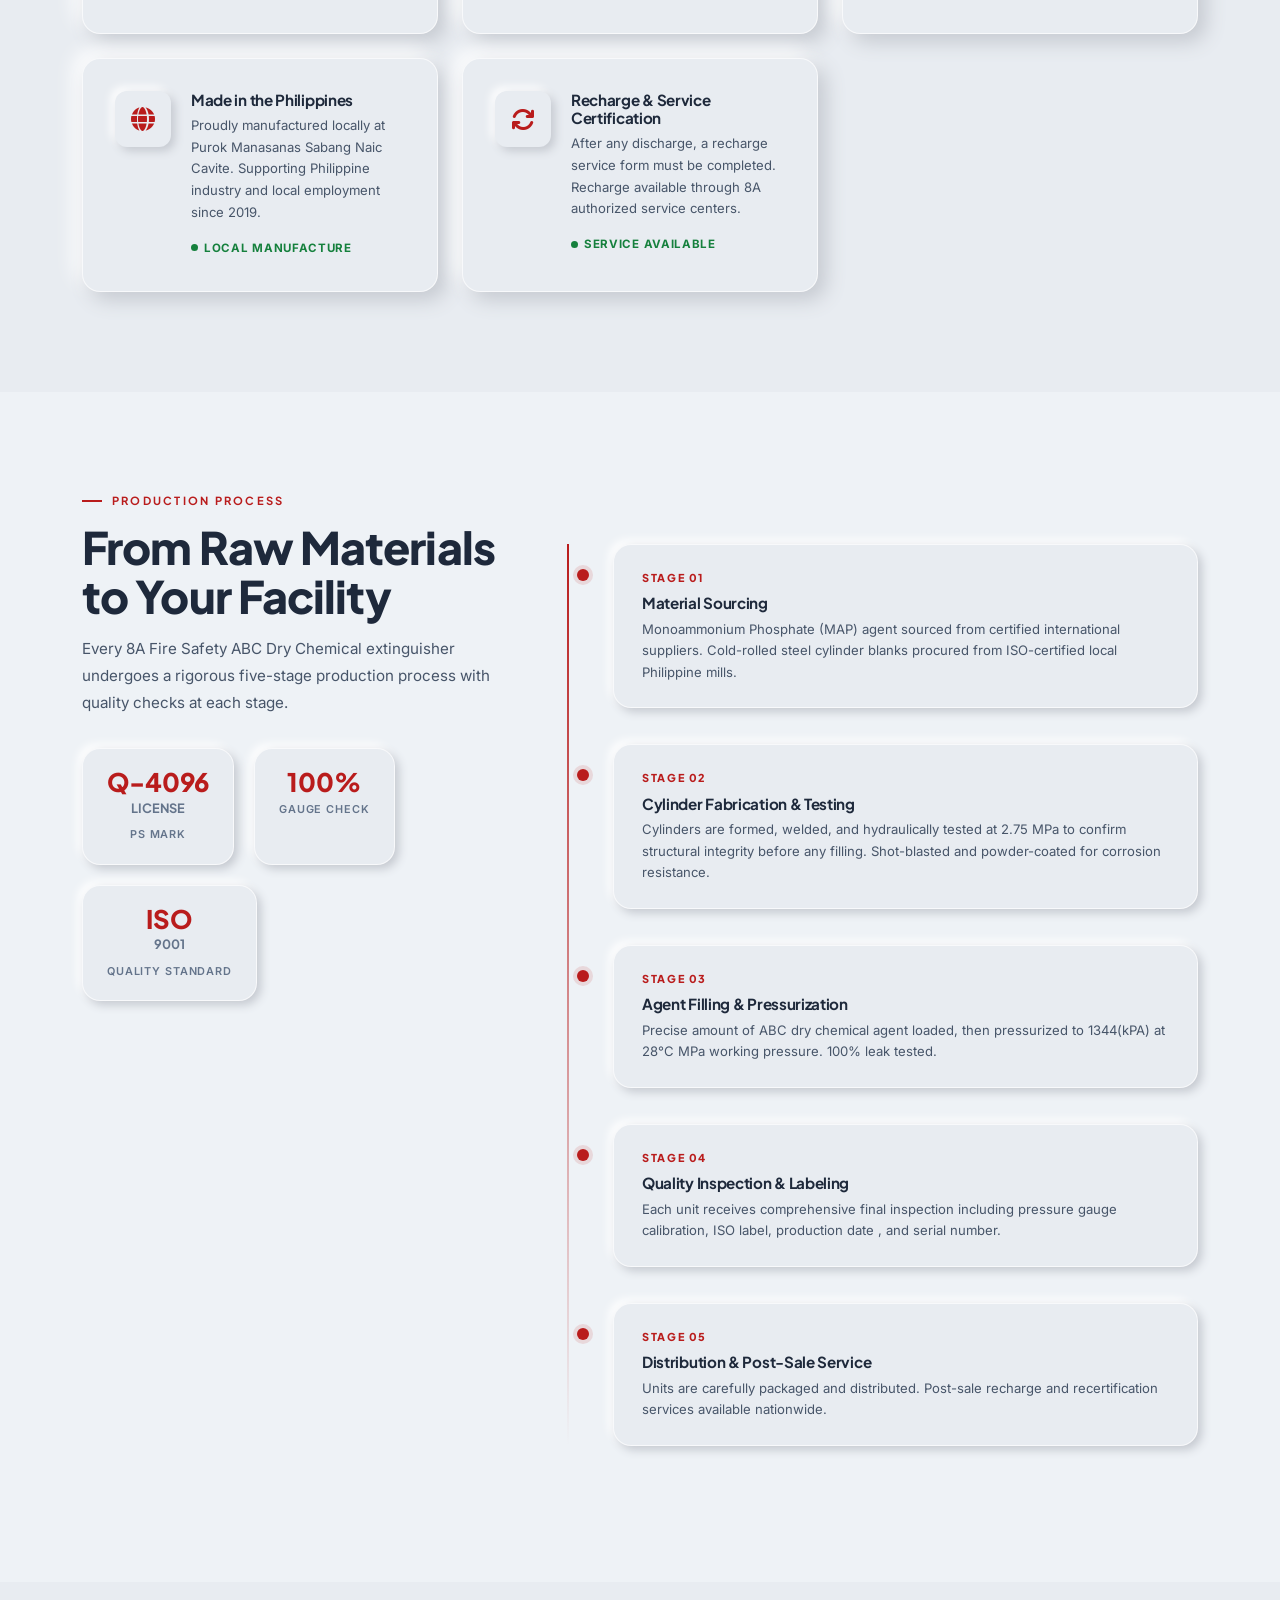
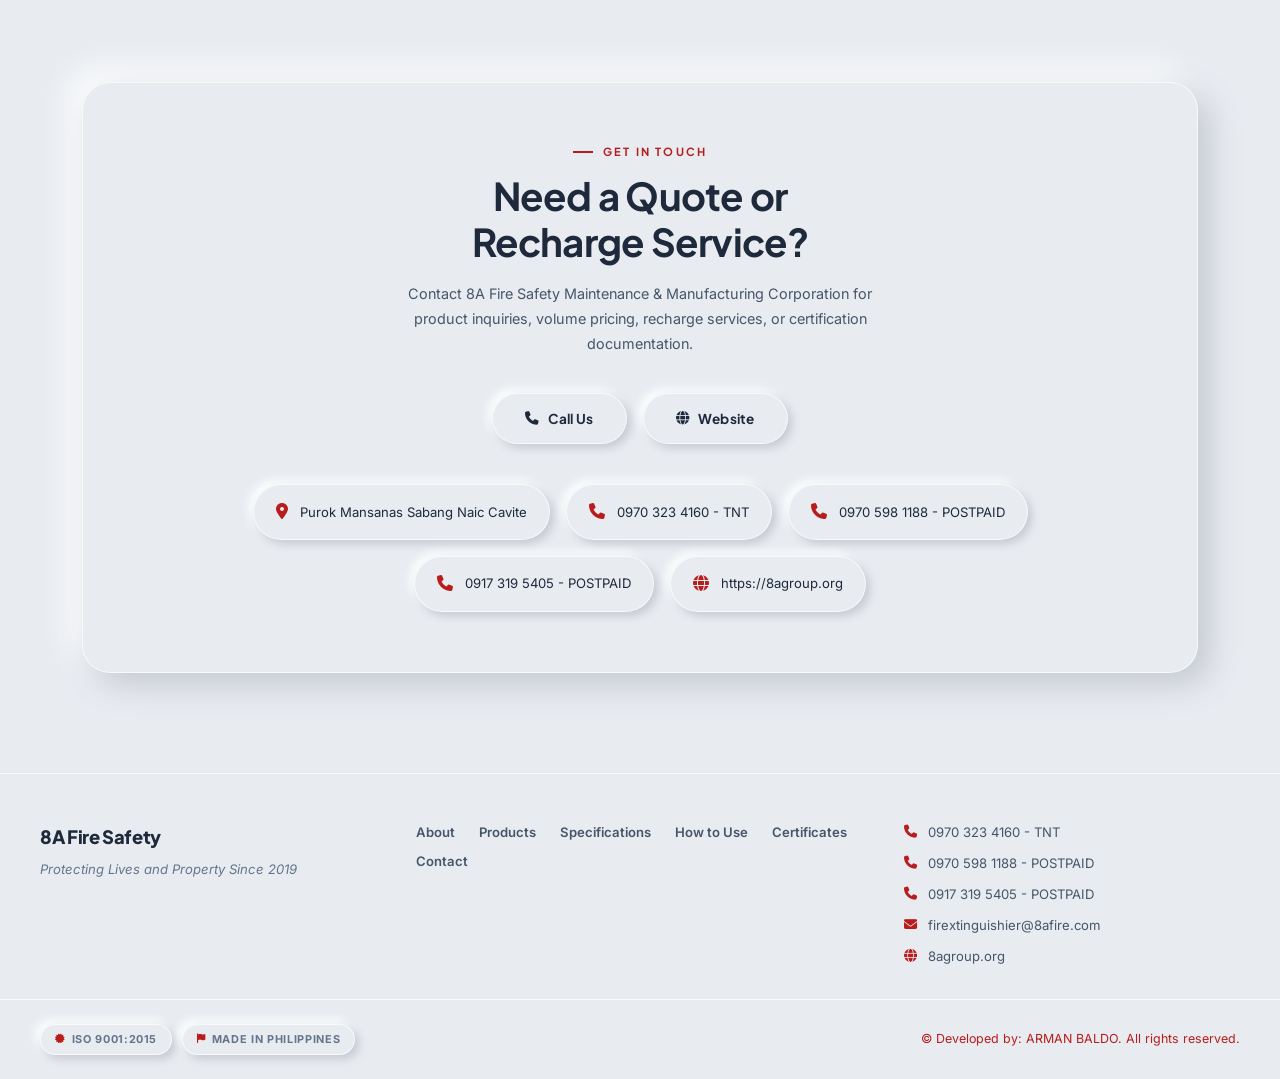
==== commit 40bbbb79: "Update index.html" ====
--- a/index.html
+++ b/index.html
@@ -148,7 +148,7 @@
       <div class="info-card">
         <div class="ic-icon">📅</div>
         <div class="ic-label" style="font-weight:700;">Production Date</div>
-        <div class="ic-value">July 2026</div>
+        <div class="ic-value">AUGUST 2026</div>
         <div class="ic-detail">Manufacturing timestamp verified by QA supervisor and ISO inspection officer. Date embossed on cylinder base.</div>
       </div>
 
@@ -169,7 +169,7 @@
       <div class="info-card">
         <div class="ic-icon">🔍</div>
         <div class="ic-label" style="font-weight:700;">Last Inspection Date</div>
-        <div class="ic-value">July 2026</div>
+        <div class="ic-value">AUGUST 2026</div>
         <div class="ic-detail">Performed by 8A authorized QA inspector. Pressure, valve integrity, and label verification all passed.</div>
       </div>
 
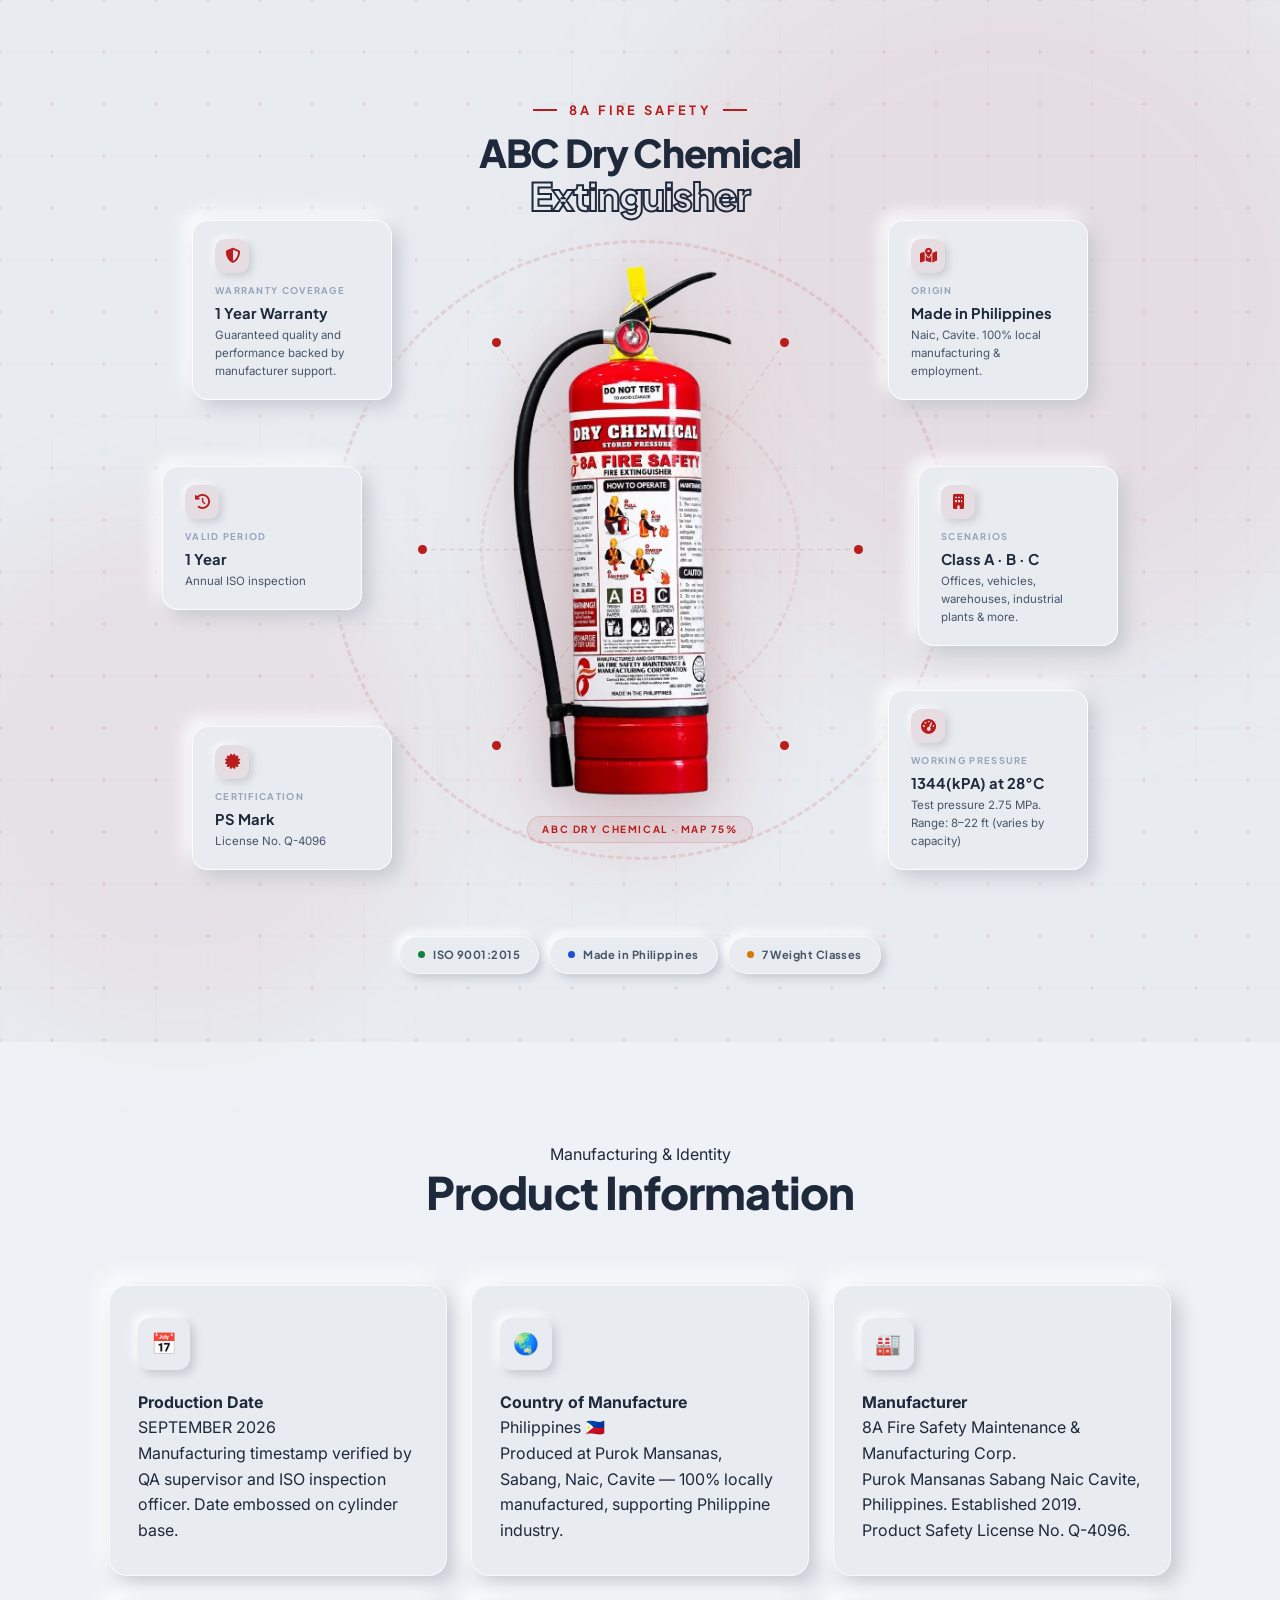
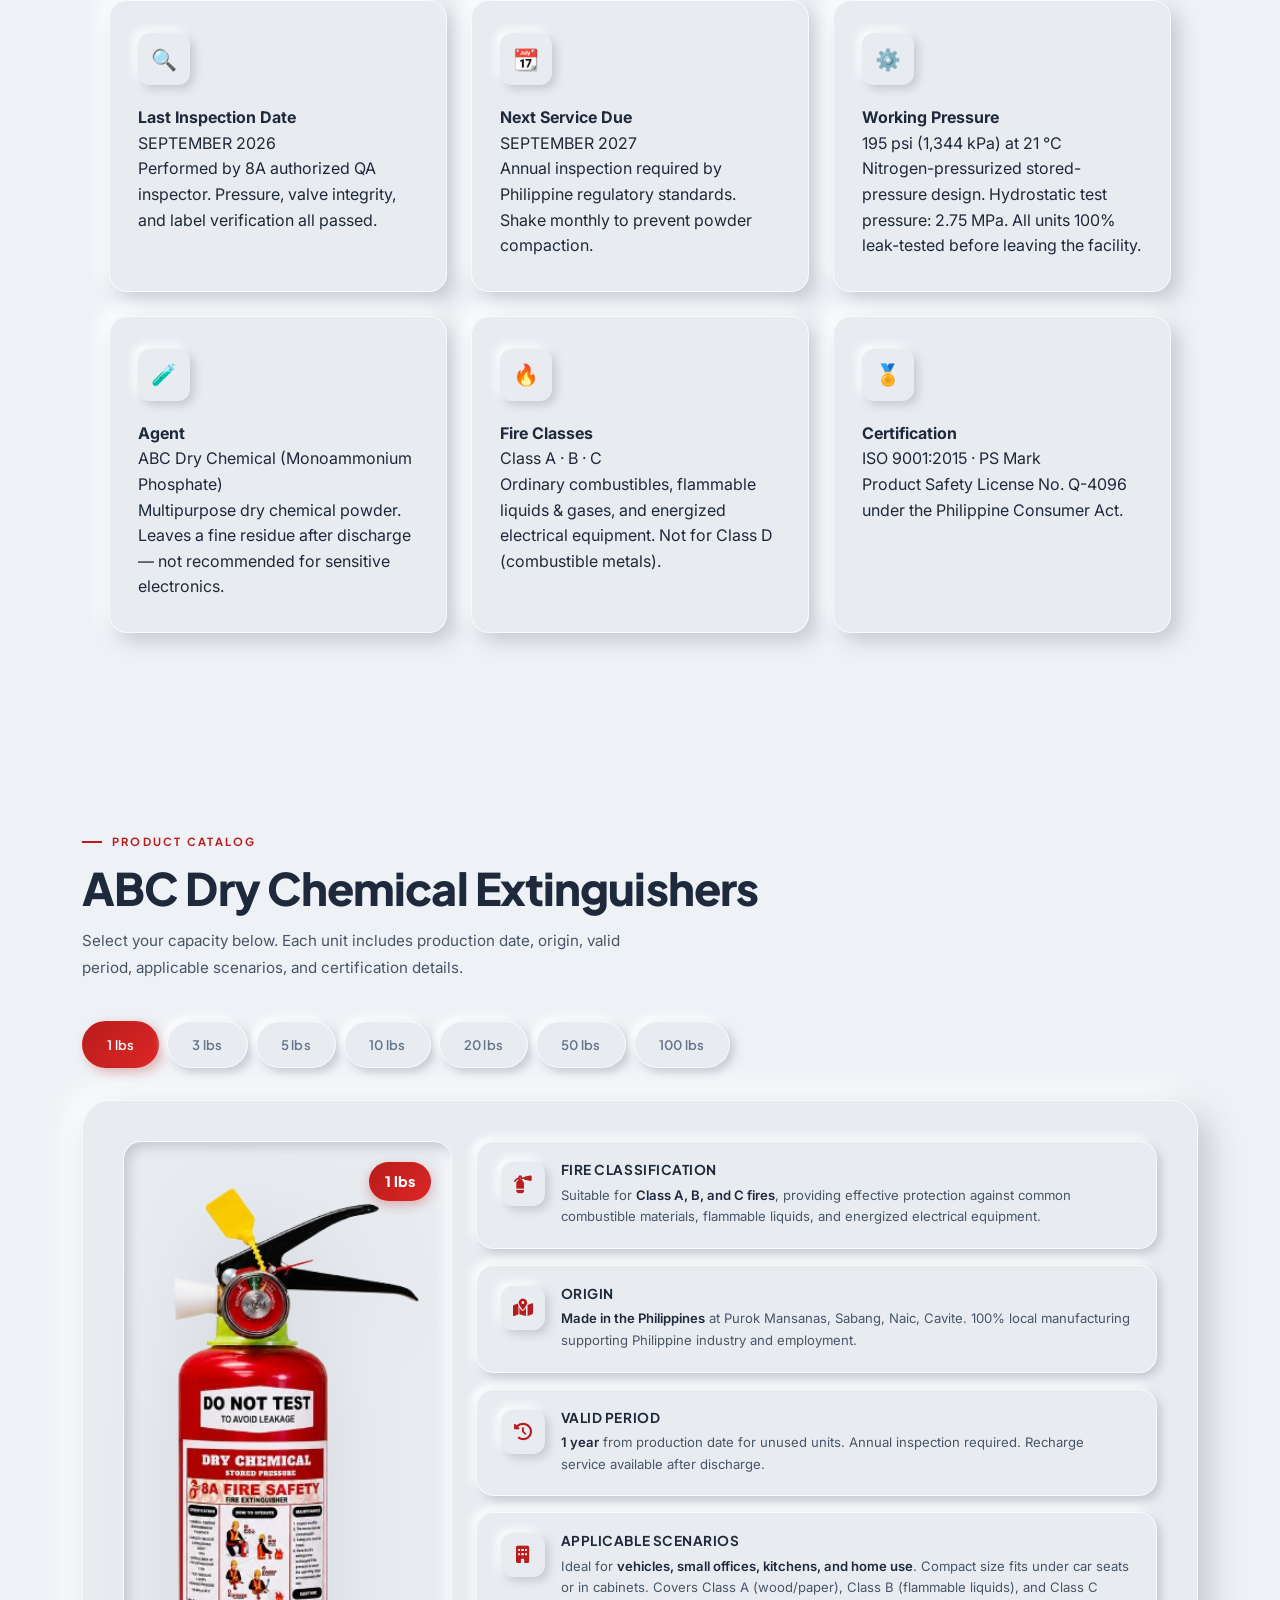
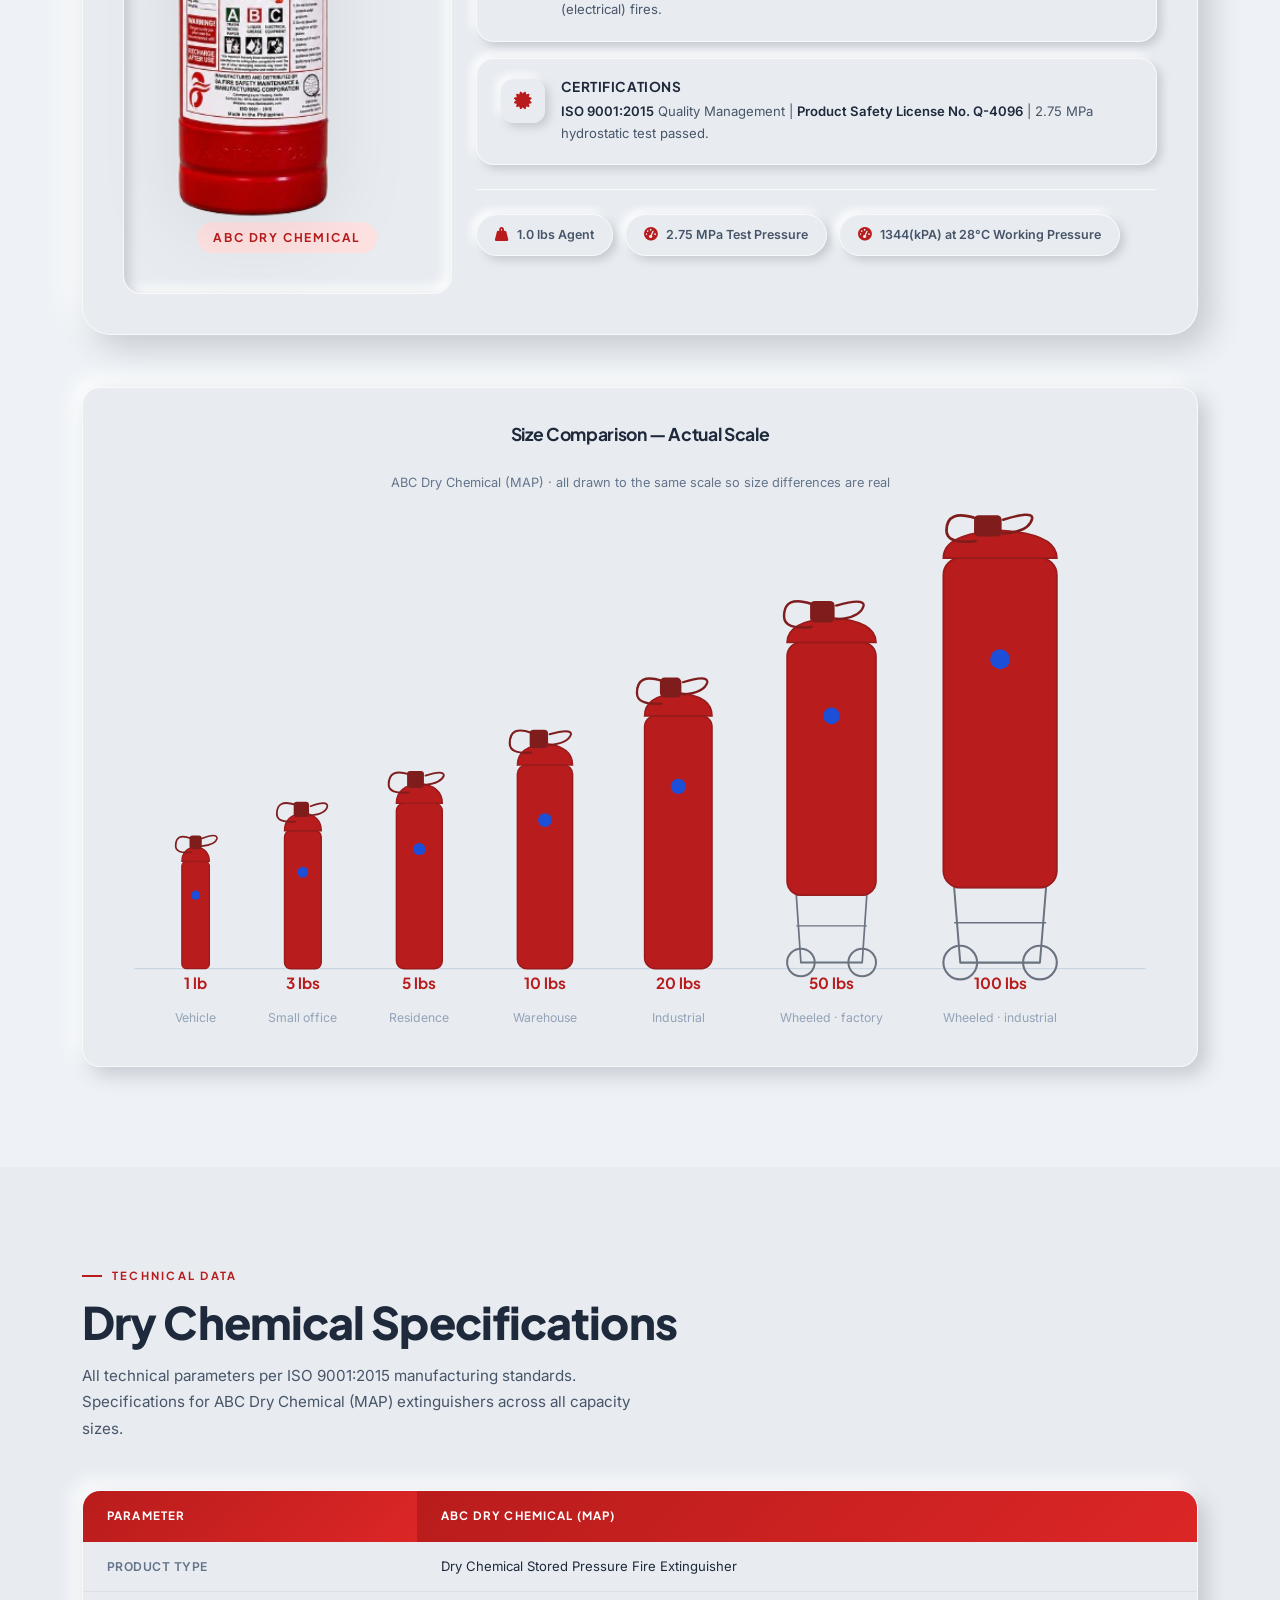
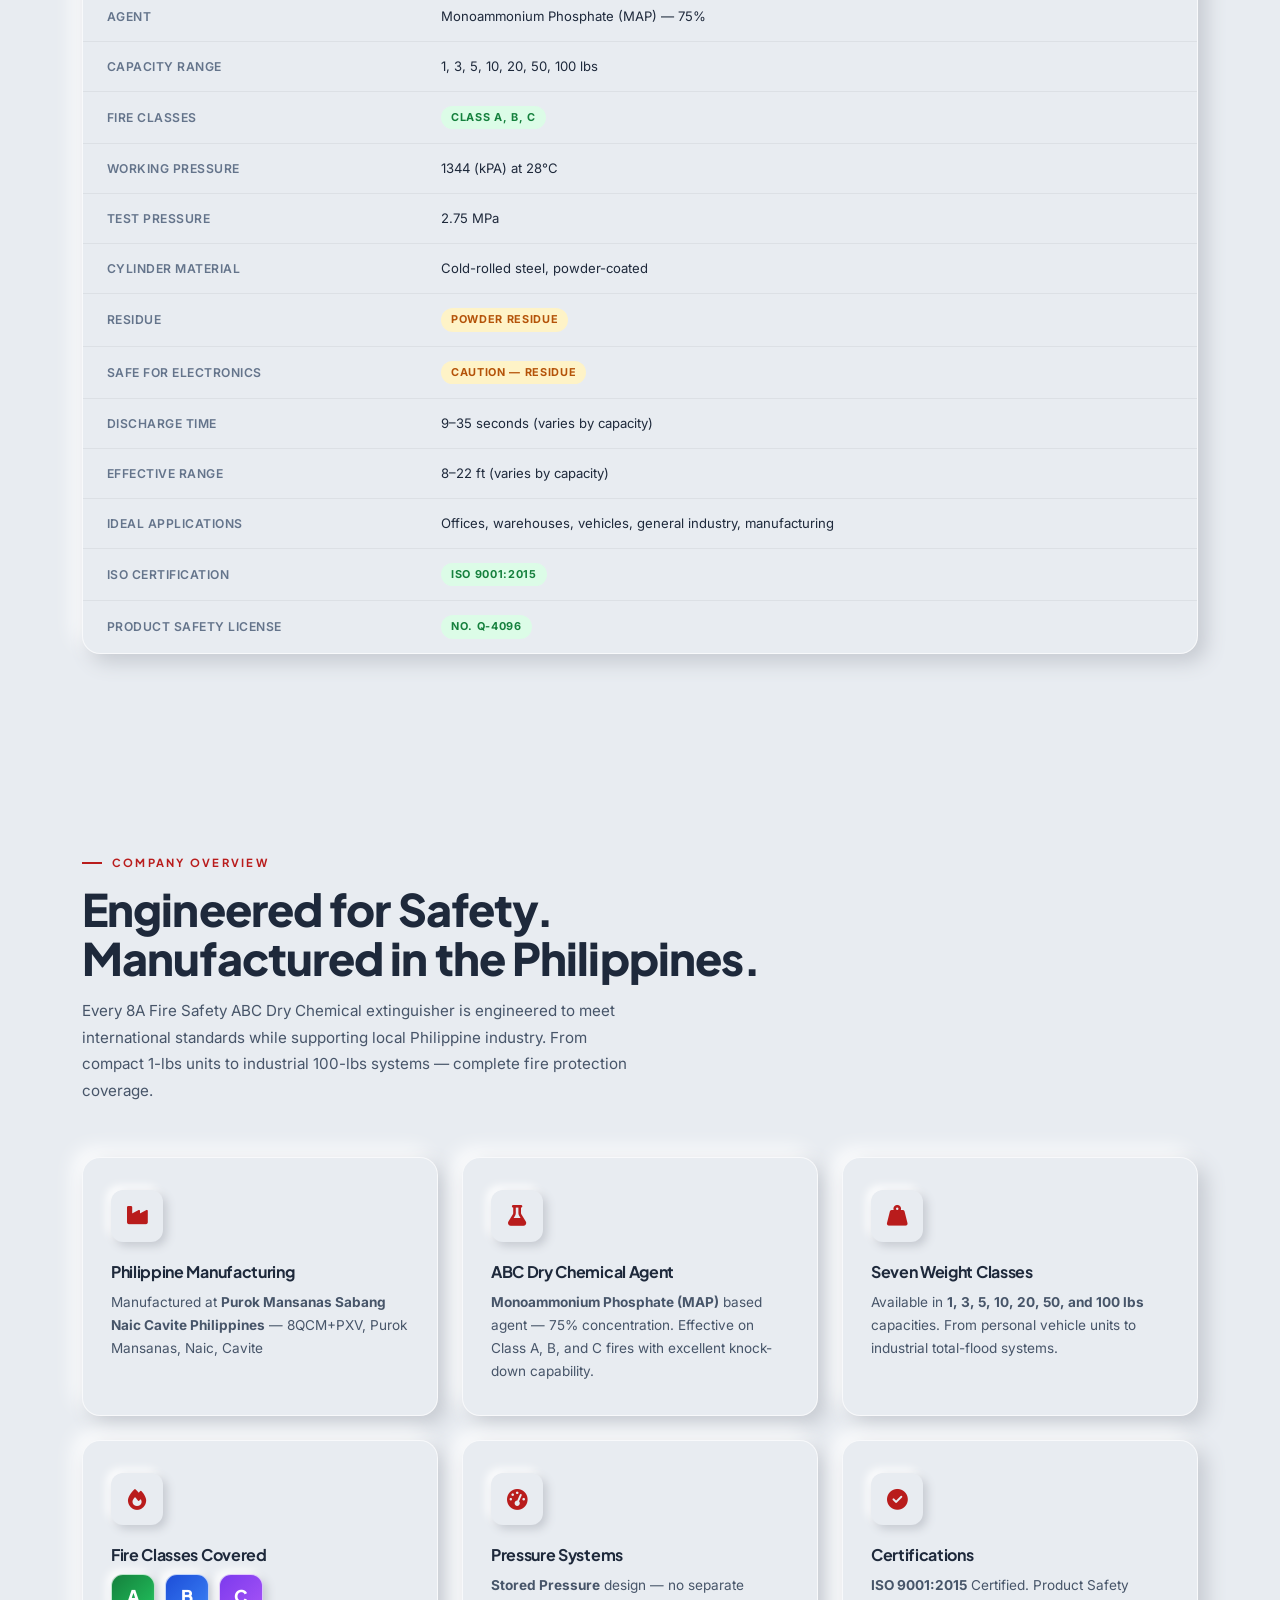
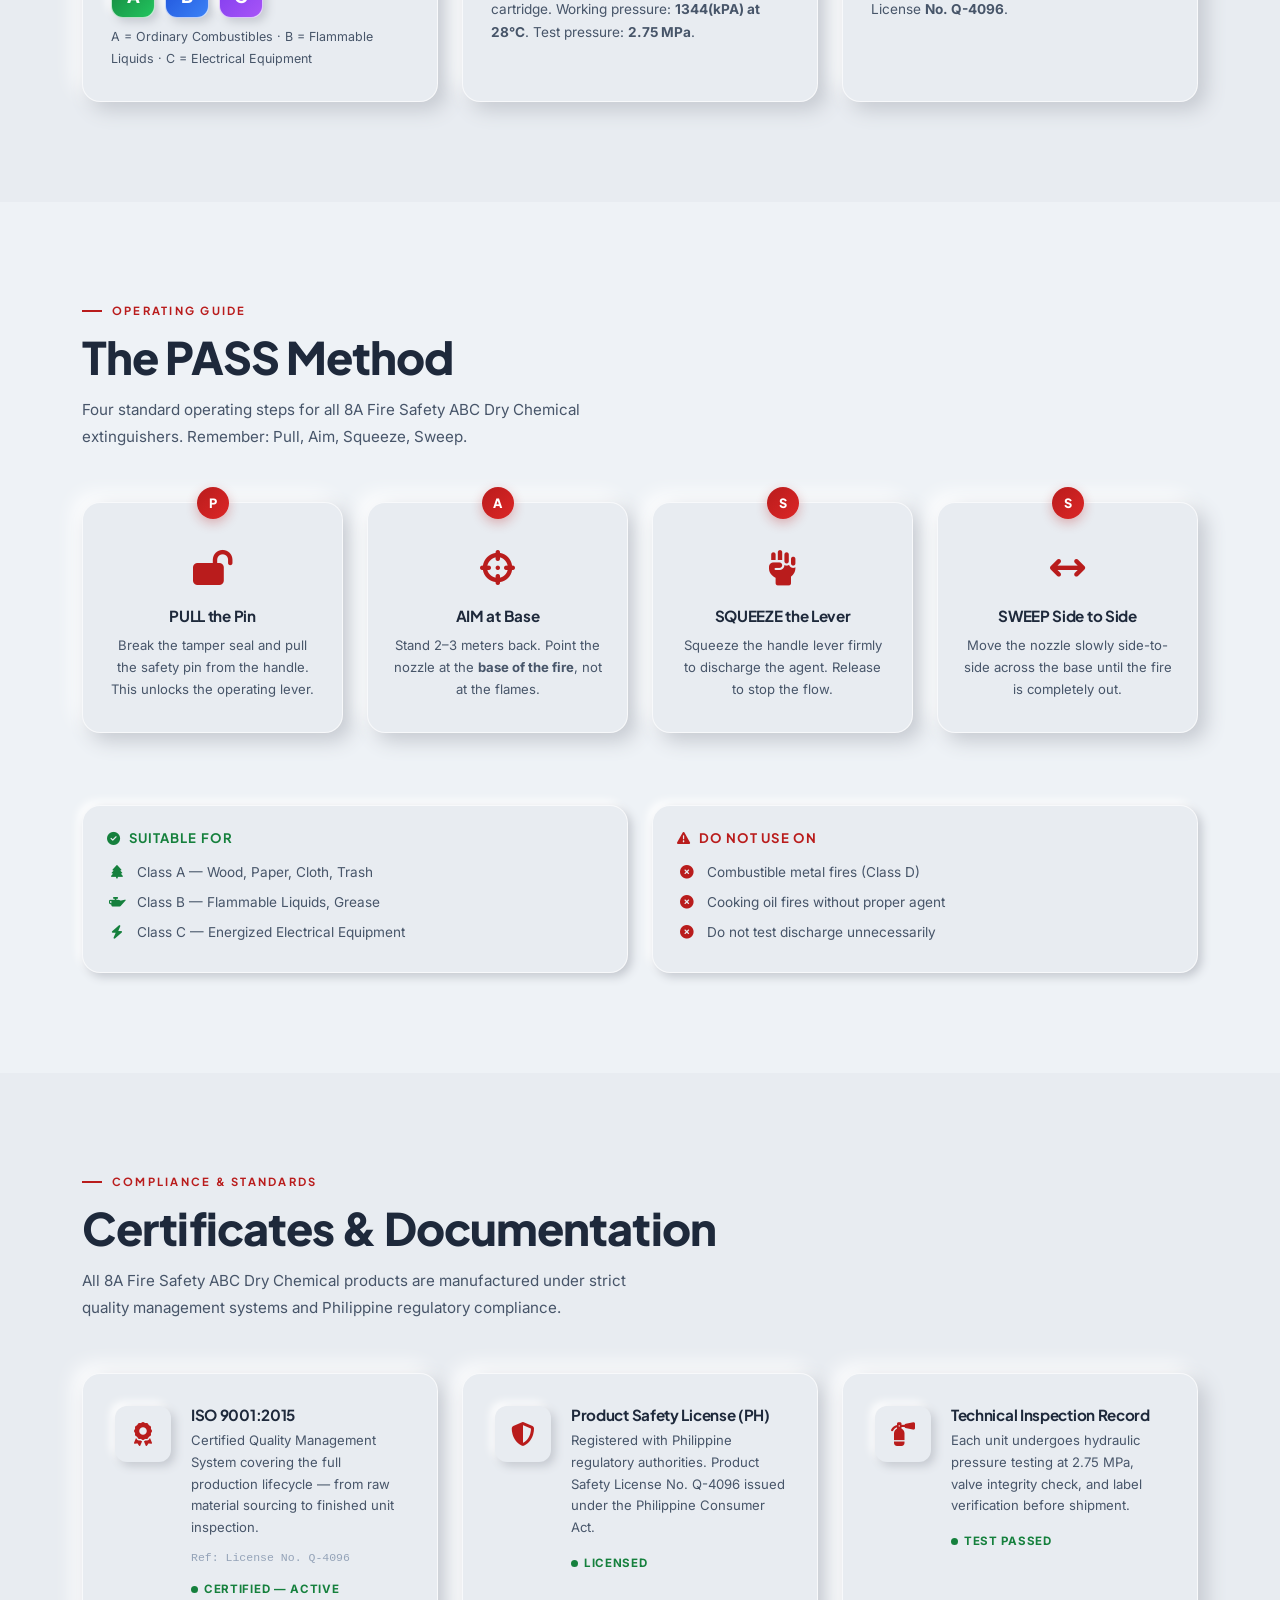
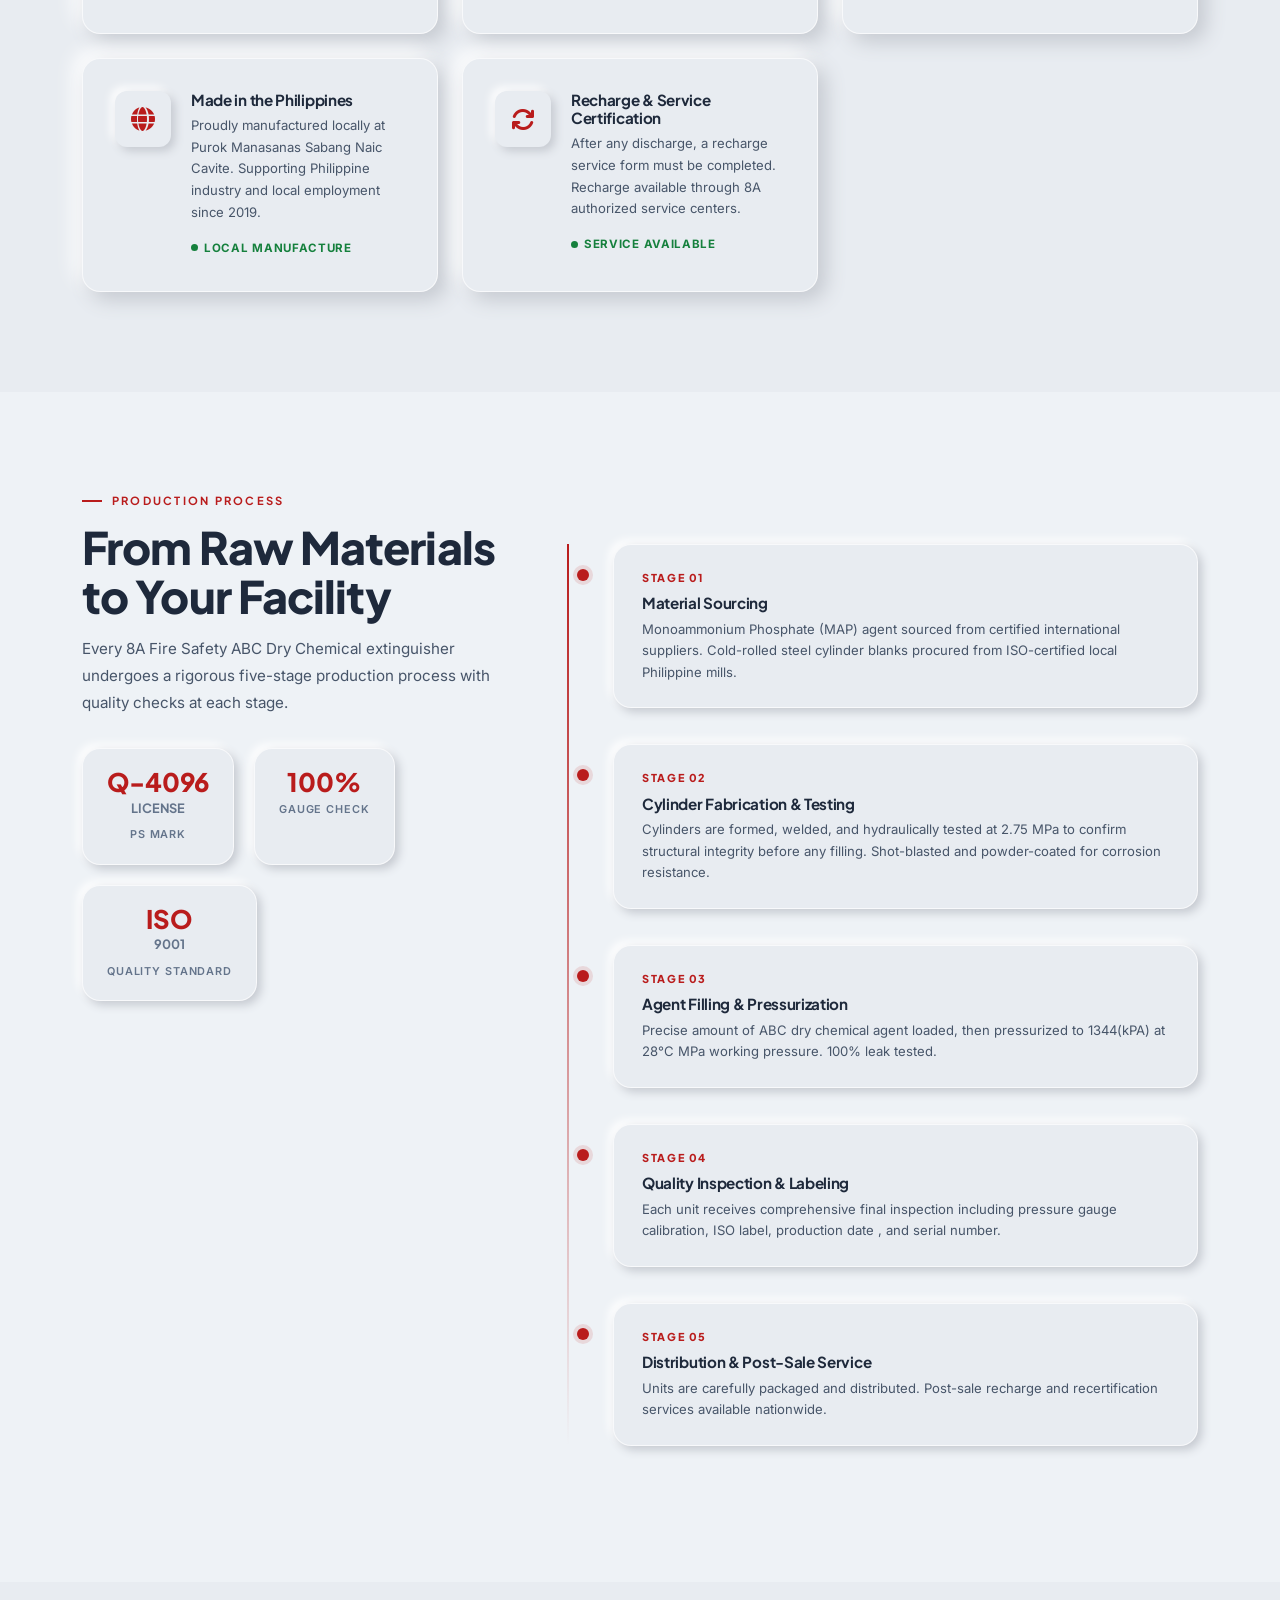
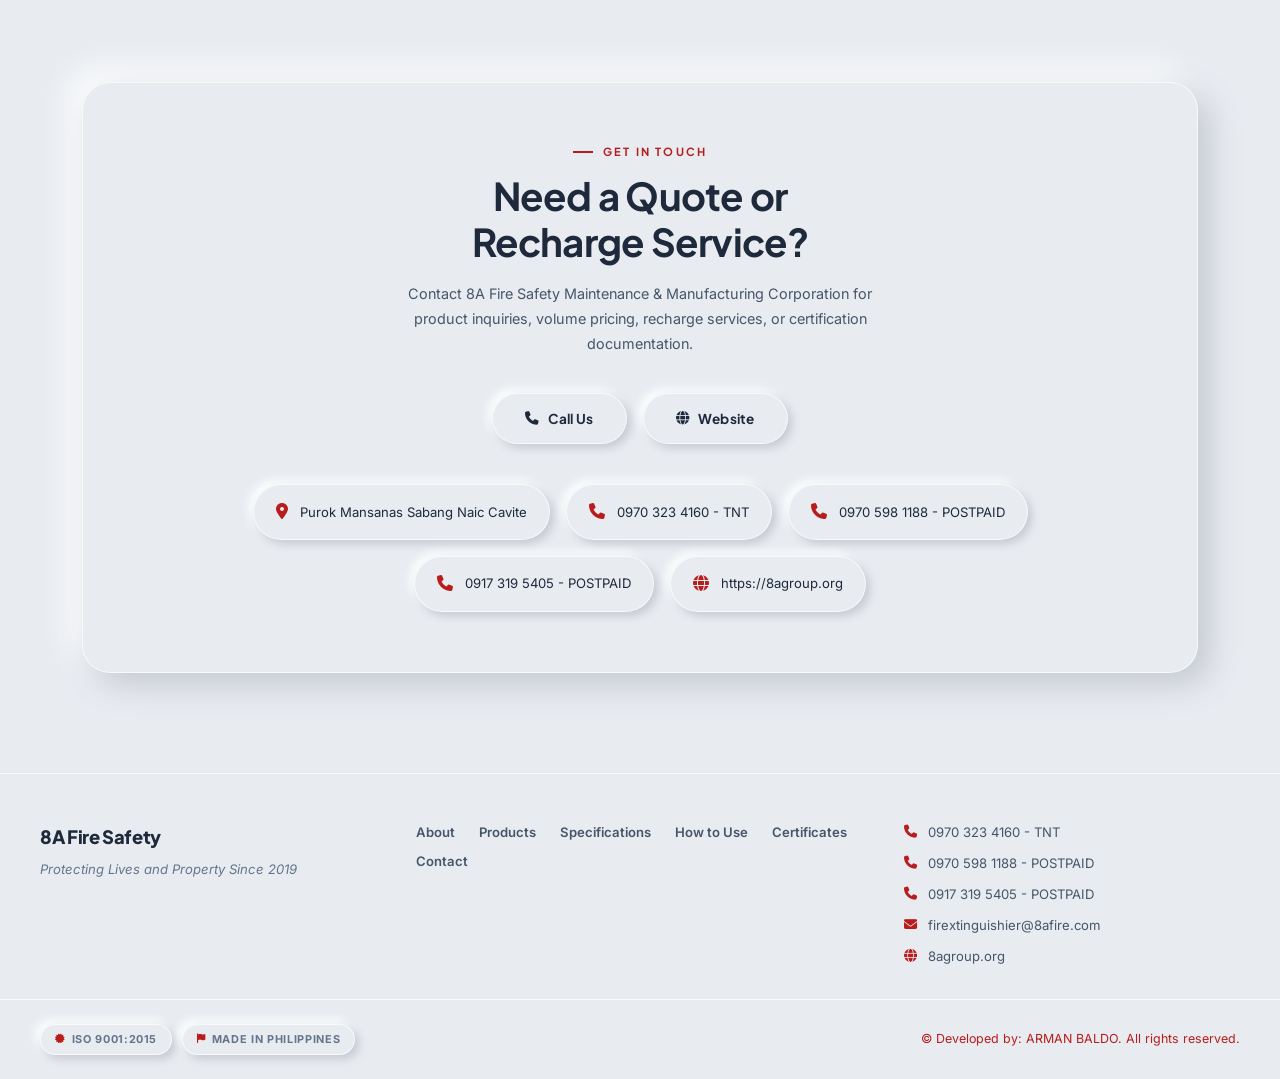
==== commit f3a3425a: "Update index.html" ====
--- a/index.html
+++ b/index.html
@@ -148,7 +148,7 @@
       <div class="info-card">
         <div class="ic-icon">📅</div>
         <div class="ic-label" style="font-weight:700;">Production Date</div>
-        <div class="ic-value">AUGUST 2026</div>
+        <div class="ic-value">SEPTEMBER 2026</div>
         <div class="ic-detail">Manufacturing timestamp verified by QA supervisor and ISO inspection officer. Date embossed on cylinder base.</div>
       </div>
 
@@ -169,14 +169,14 @@
       <div class="info-card">
         <div class="ic-icon">🔍</div>
         <div class="ic-label" style="font-weight:700;">Last Inspection Date</div>
-        <div class="ic-value">AUGUST 2026</div>
+        <div class="ic-value">SEPTEMBER 2026</div>
         <div class="ic-detail">Performed by 8A authorized QA inspector. Pressure, valve integrity, and label verification all passed.</div>
       </div>
 
       <div class="info-card">
         <div class="ic-icon">📆</div>
         <div class="ic-label" style="font-weight:700;">Next Service Due</div>
-        <div class="ic-value">August 2027</div>
+        <div class="ic-value">SEPTEMBER 2027</div>
         <div class="ic-detail">Annual inspection required by Philippine regulatory standards. Shake monthly to prevent powder compaction.</div>
       </div>
 
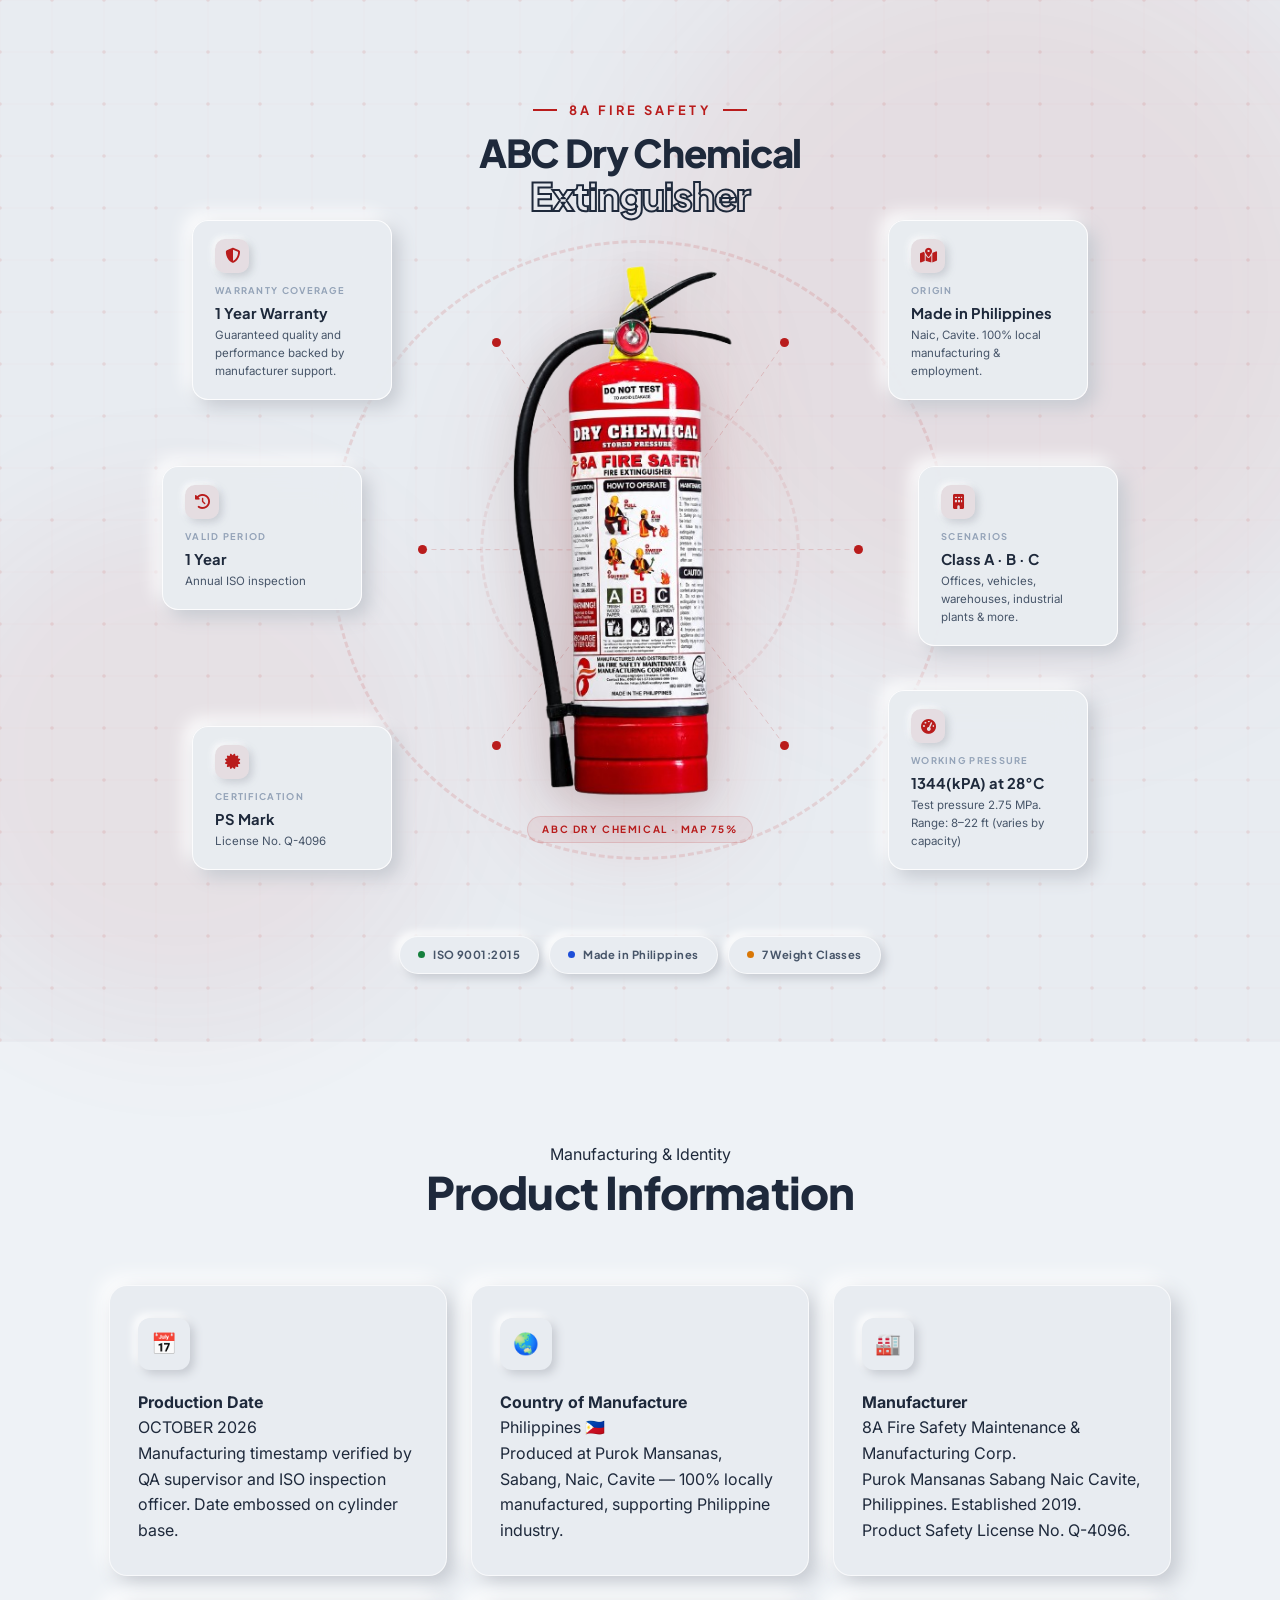
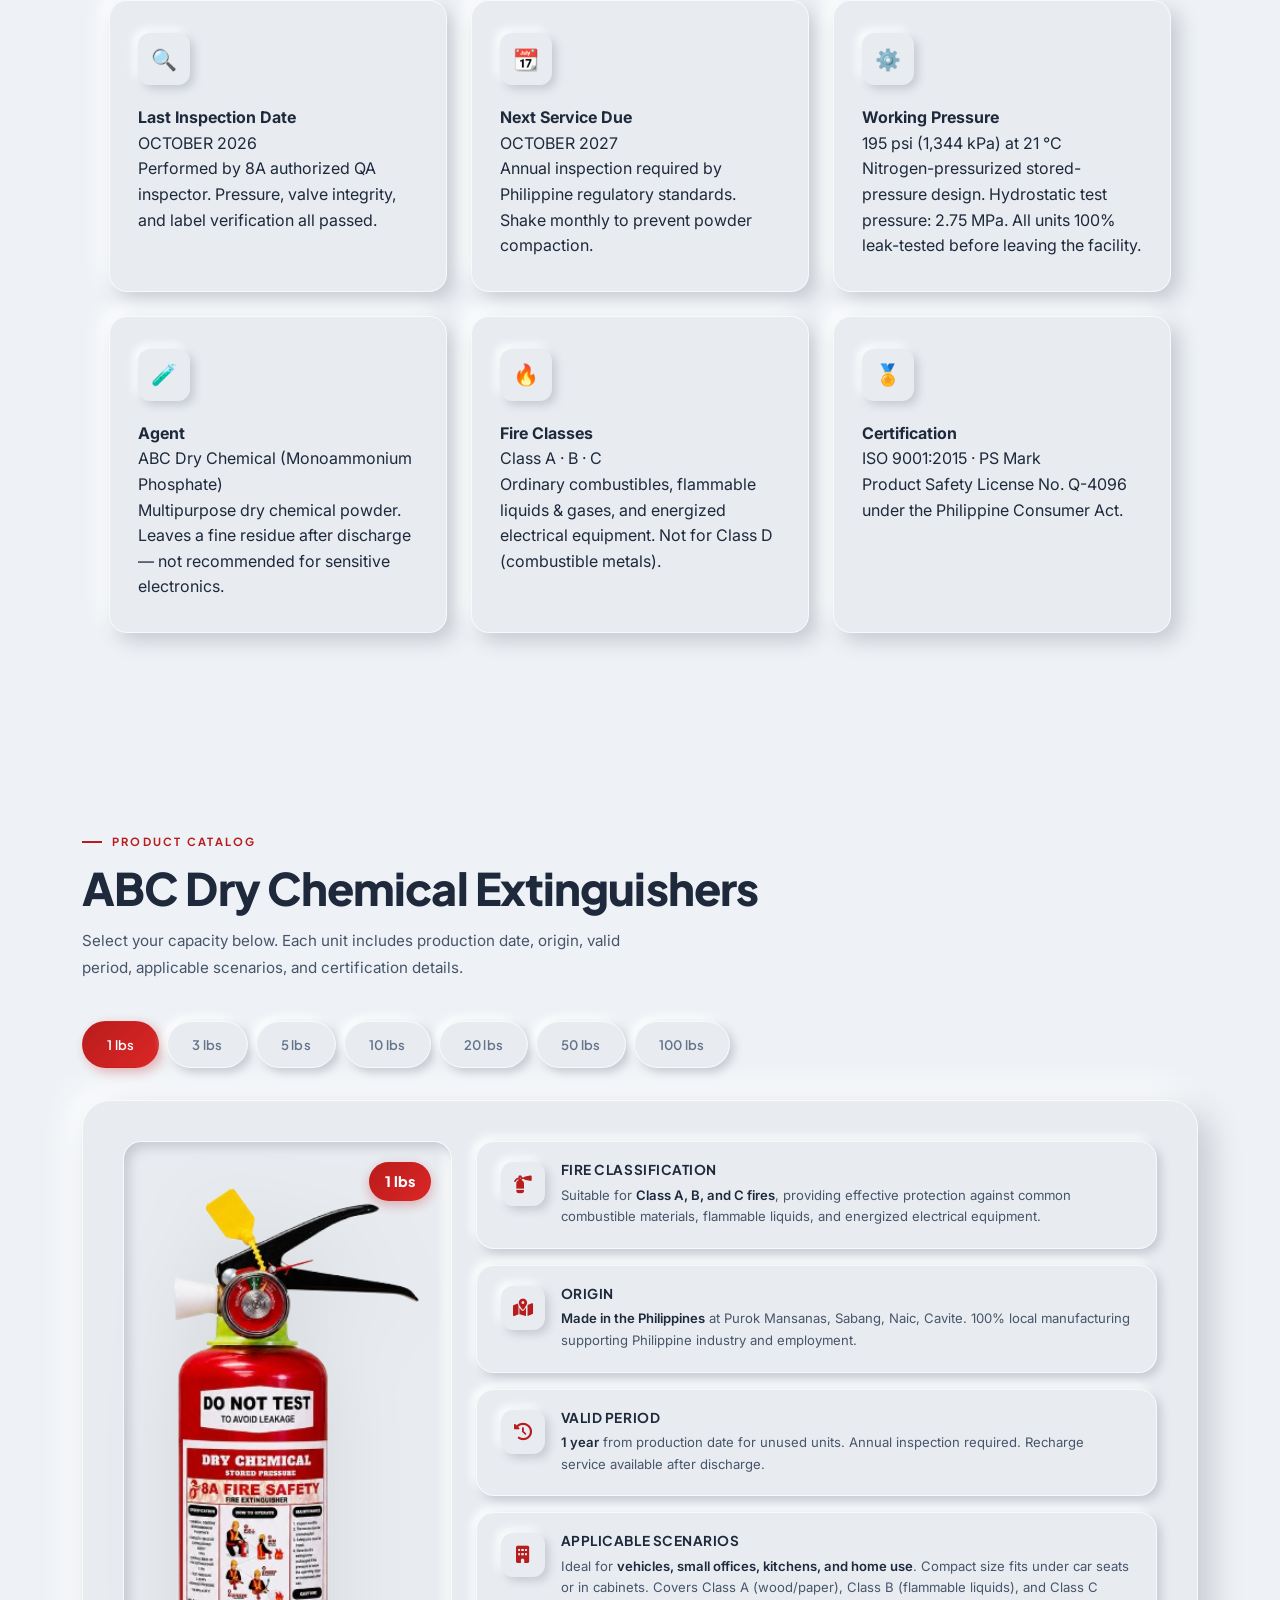
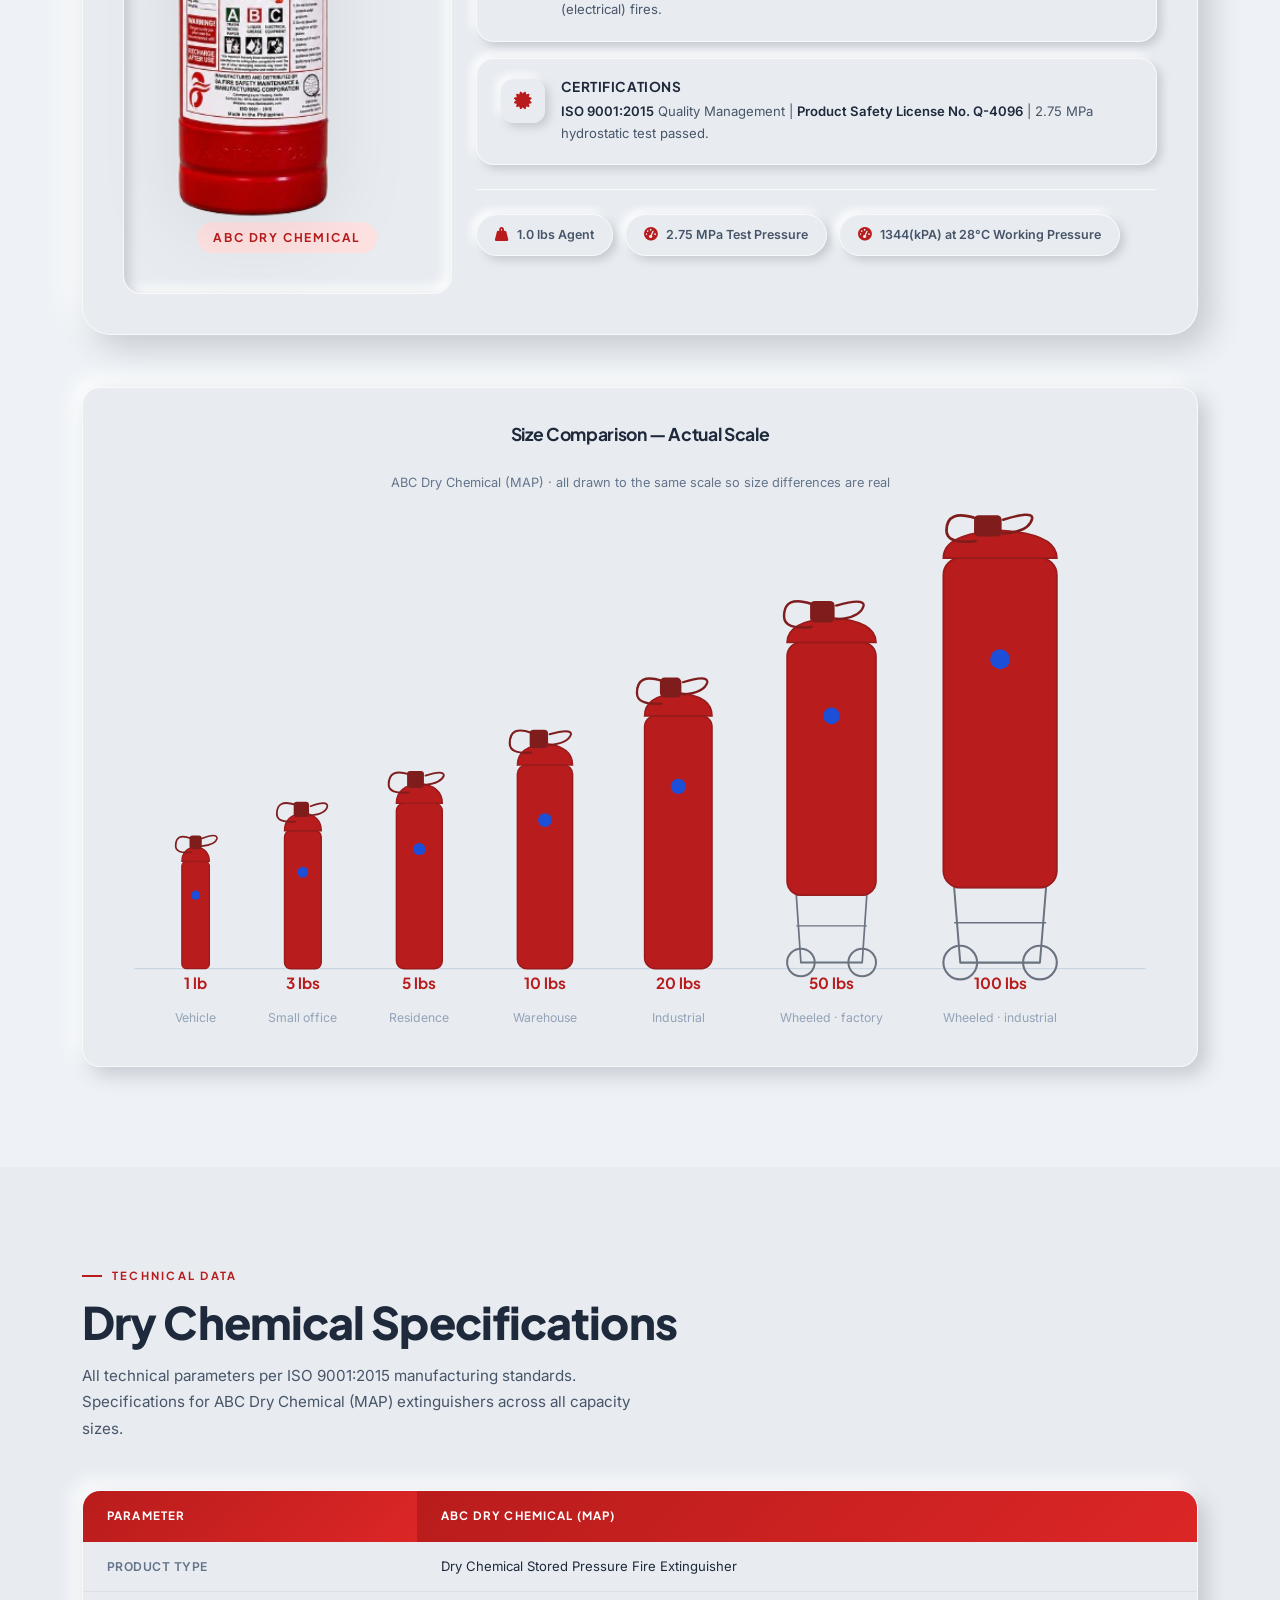
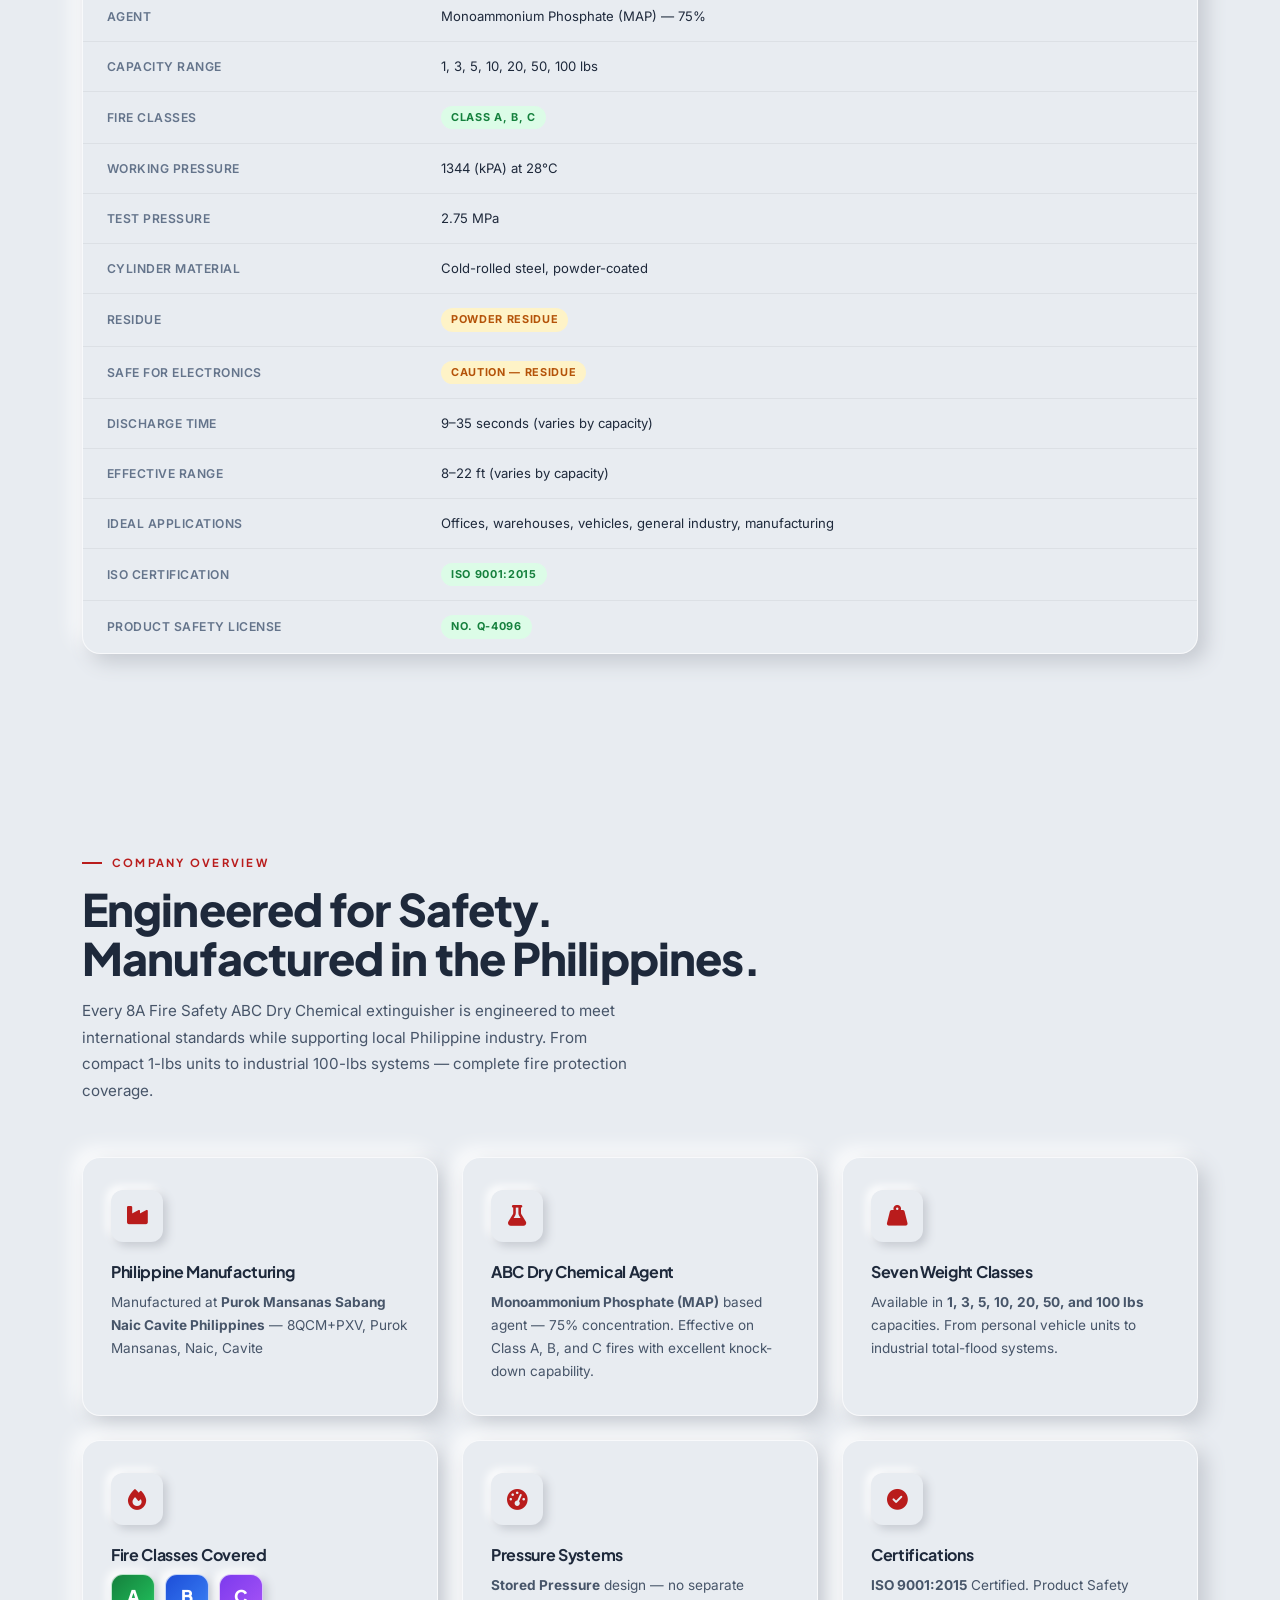
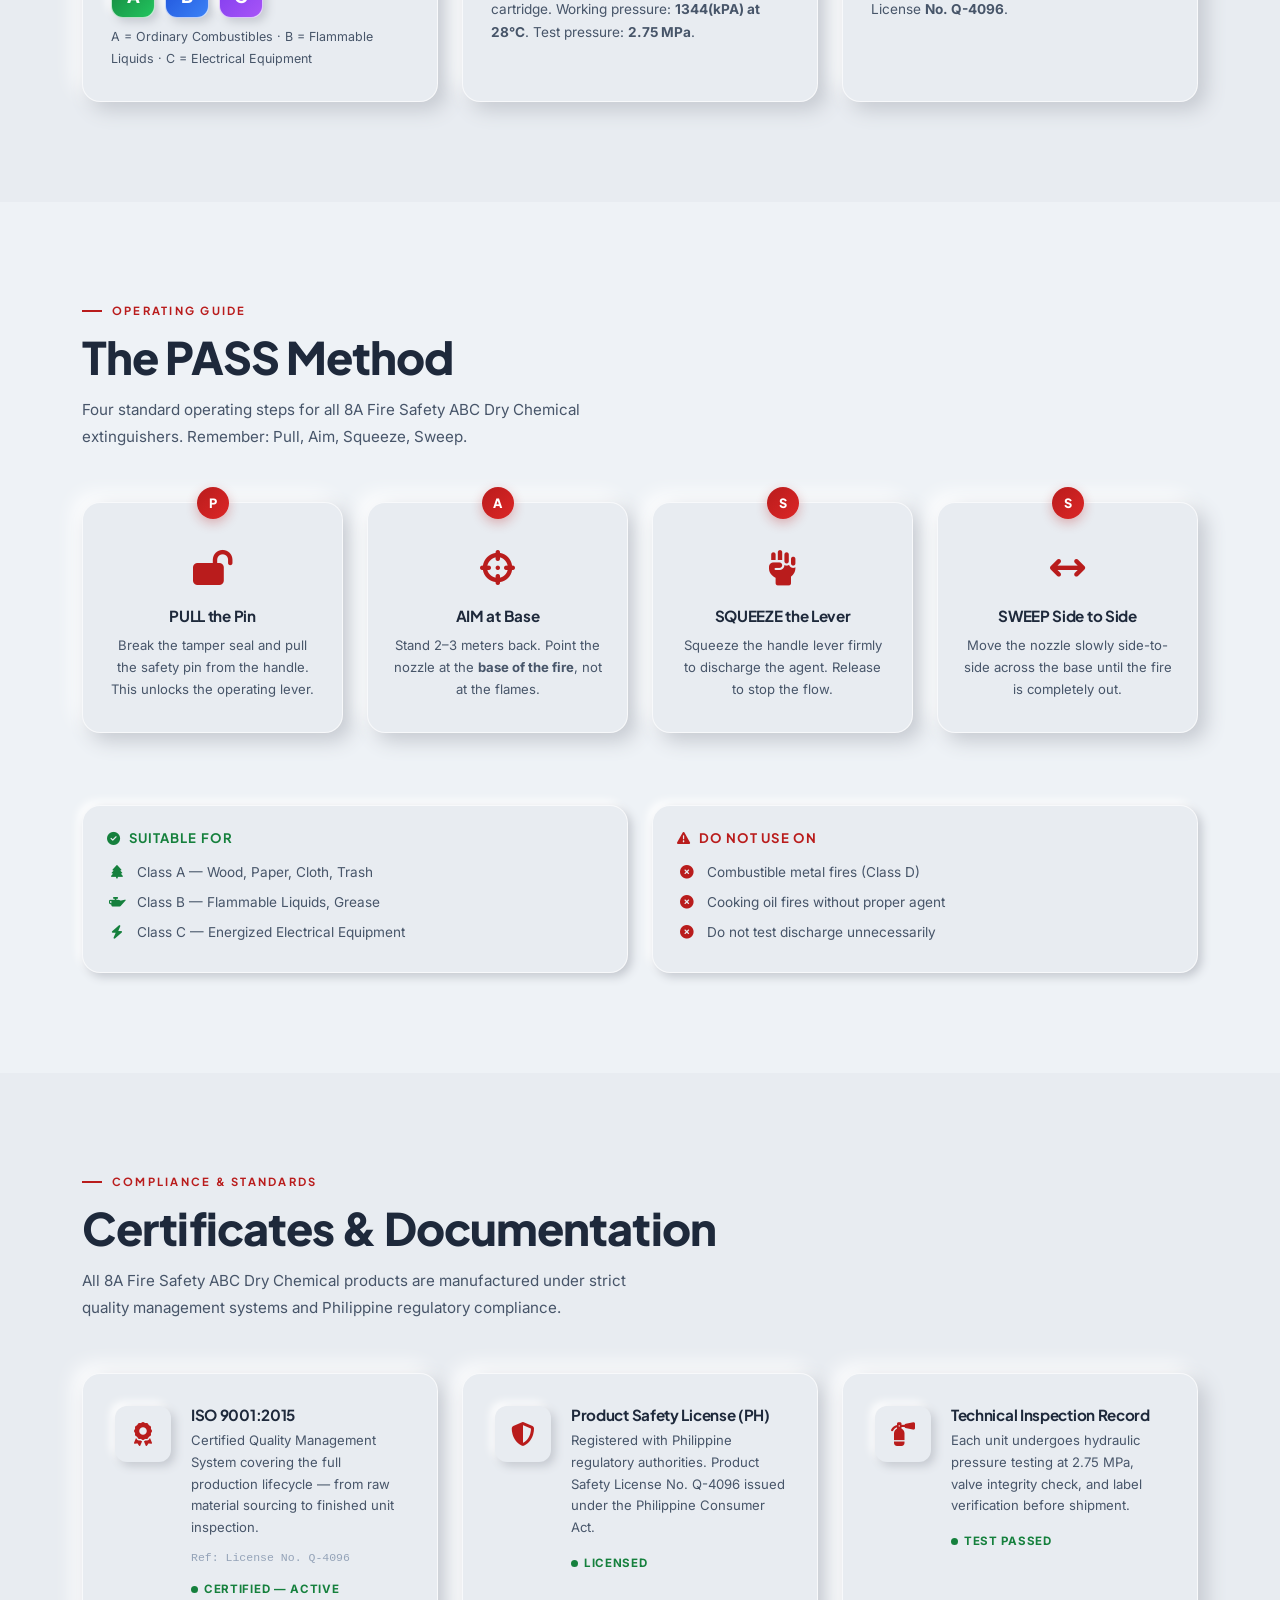
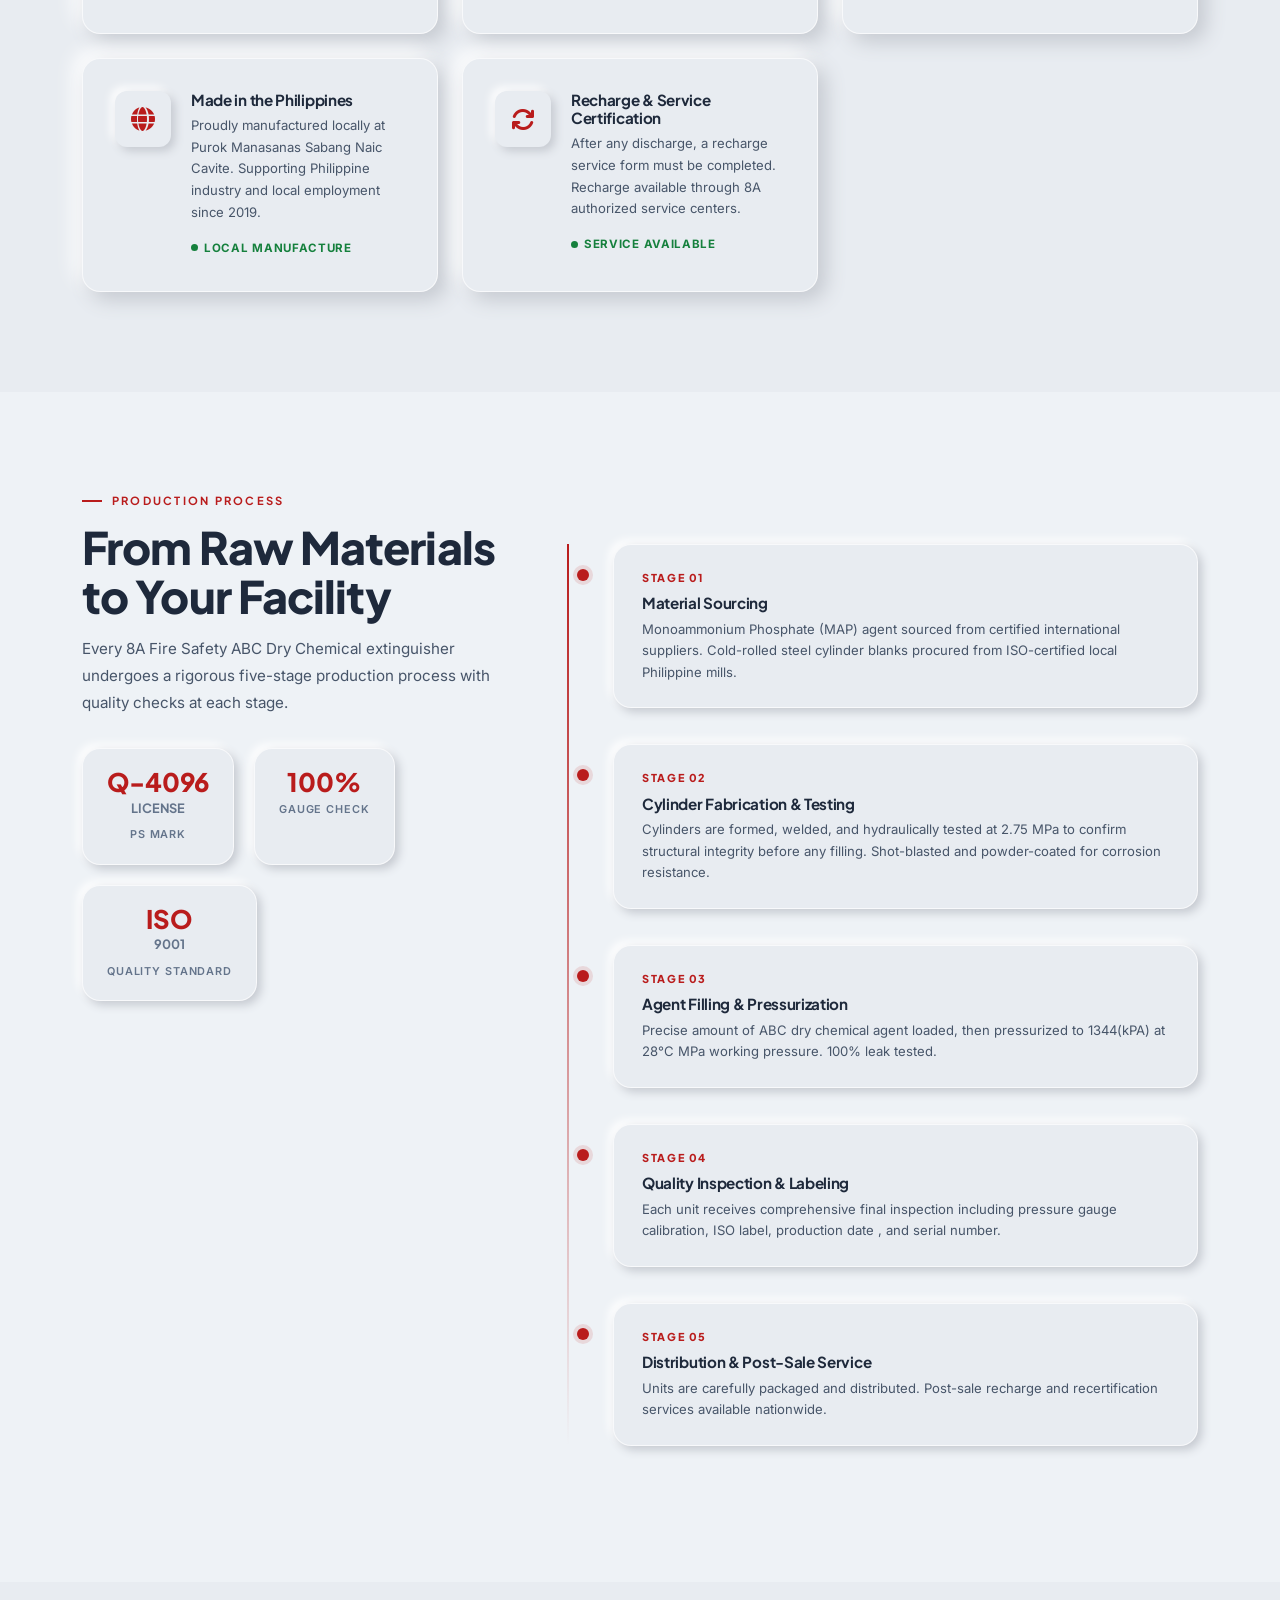
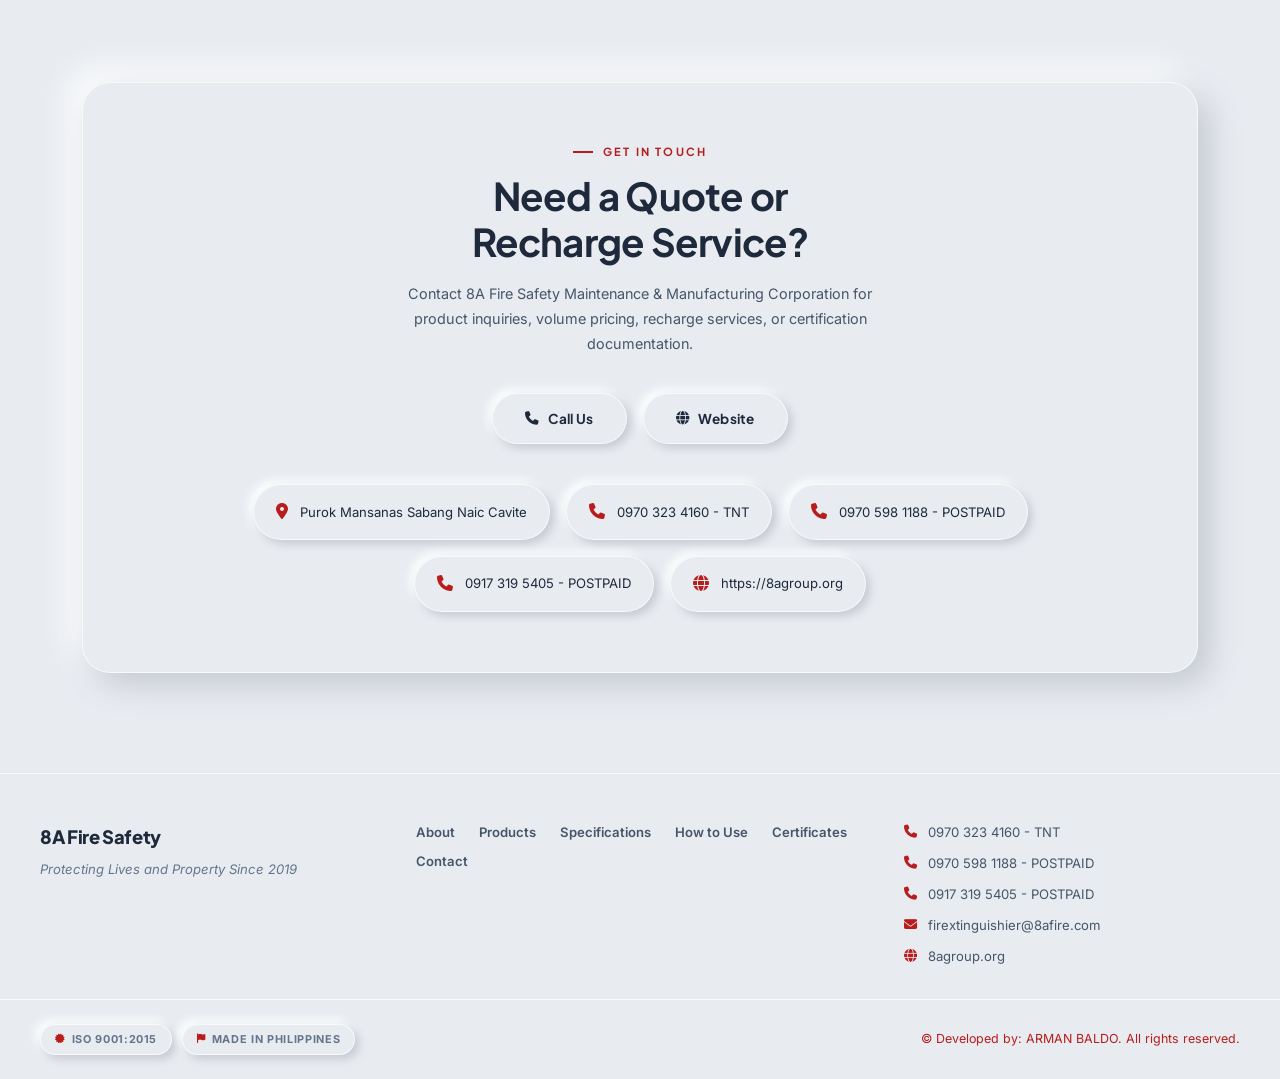
==== commit 29924664: "Update index.html" ====
--- a/index.html
+++ b/index.html
@@ -148,7 +148,7 @@
       <div class="info-card">
         <div class="ic-icon">📅</div>
         <div class="ic-label" style="font-weight:700;">Production Date</div>
-        <div class="ic-value">SEPTEMBER 2026</div>
+        <div class="ic-value">OCTOBER 2026</div>
         <div class="ic-detail">Manufacturing timestamp verified by QA supervisor and ISO inspection officer. Date embossed on cylinder base.</div>
       </div>
 
@@ -169,14 +169,14 @@
       <div class="info-card">
         <div class="ic-icon">🔍</div>
         <div class="ic-label" style="font-weight:700;">Last Inspection Date</div>
-        <div class="ic-value">SEPTEMBER 2026</div>
+        <div class="ic-value">OCTOBER 2026</div>
         <div class="ic-detail">Performed by 8A authorized QA inspector. Pressure, valve integrity, and label verification all passed.</div>
       </div>
 
       <div class="info-card">
         <div class="ic-icon">📆</div>
         <div class="ic-label" style="font-weight:700;">Next Service Due</div>
-        <div class="ic-value">SEPTEMBER 2027</div>
+        <div class="ic-value">OCTOBER 2027</div>
         <div class="ic-detail">Annual inspection required by Philippine regulatory standards. Shake monthly to prevent powder compaction.</div>
       </div>
 
